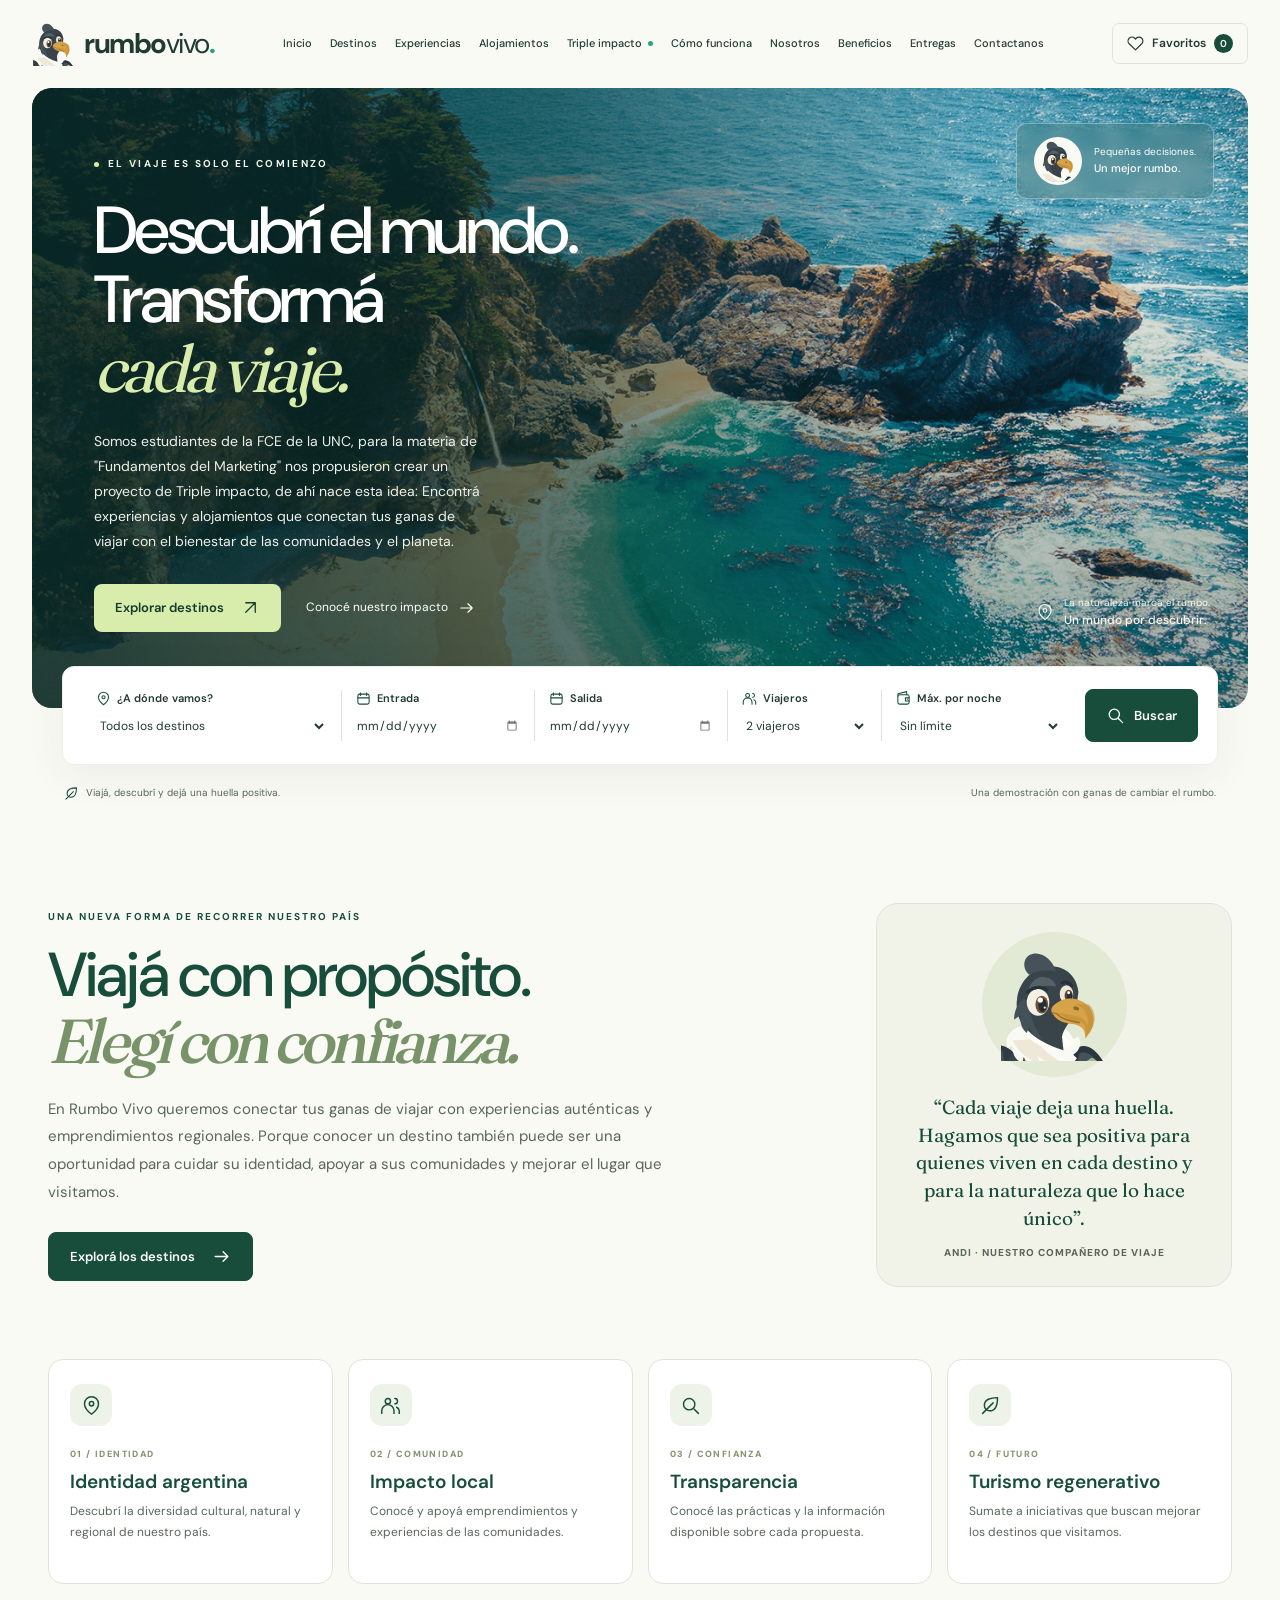
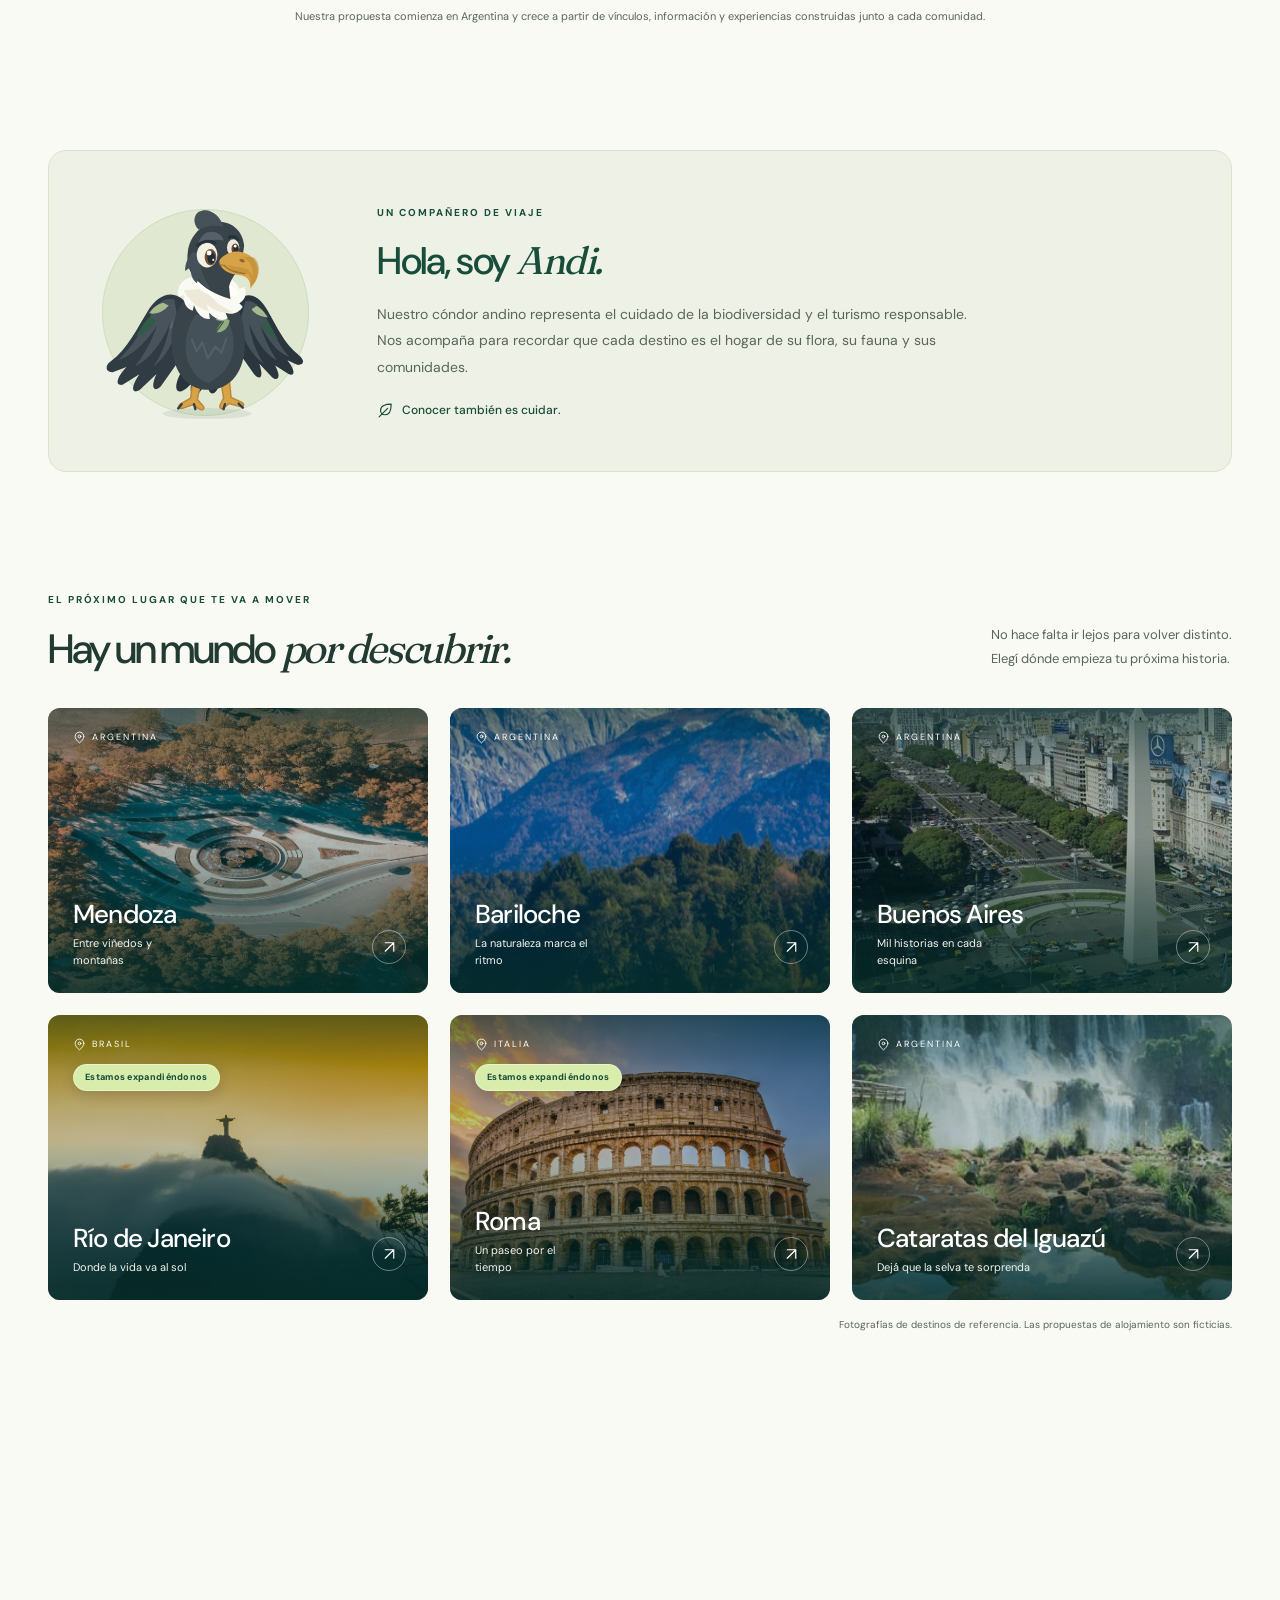
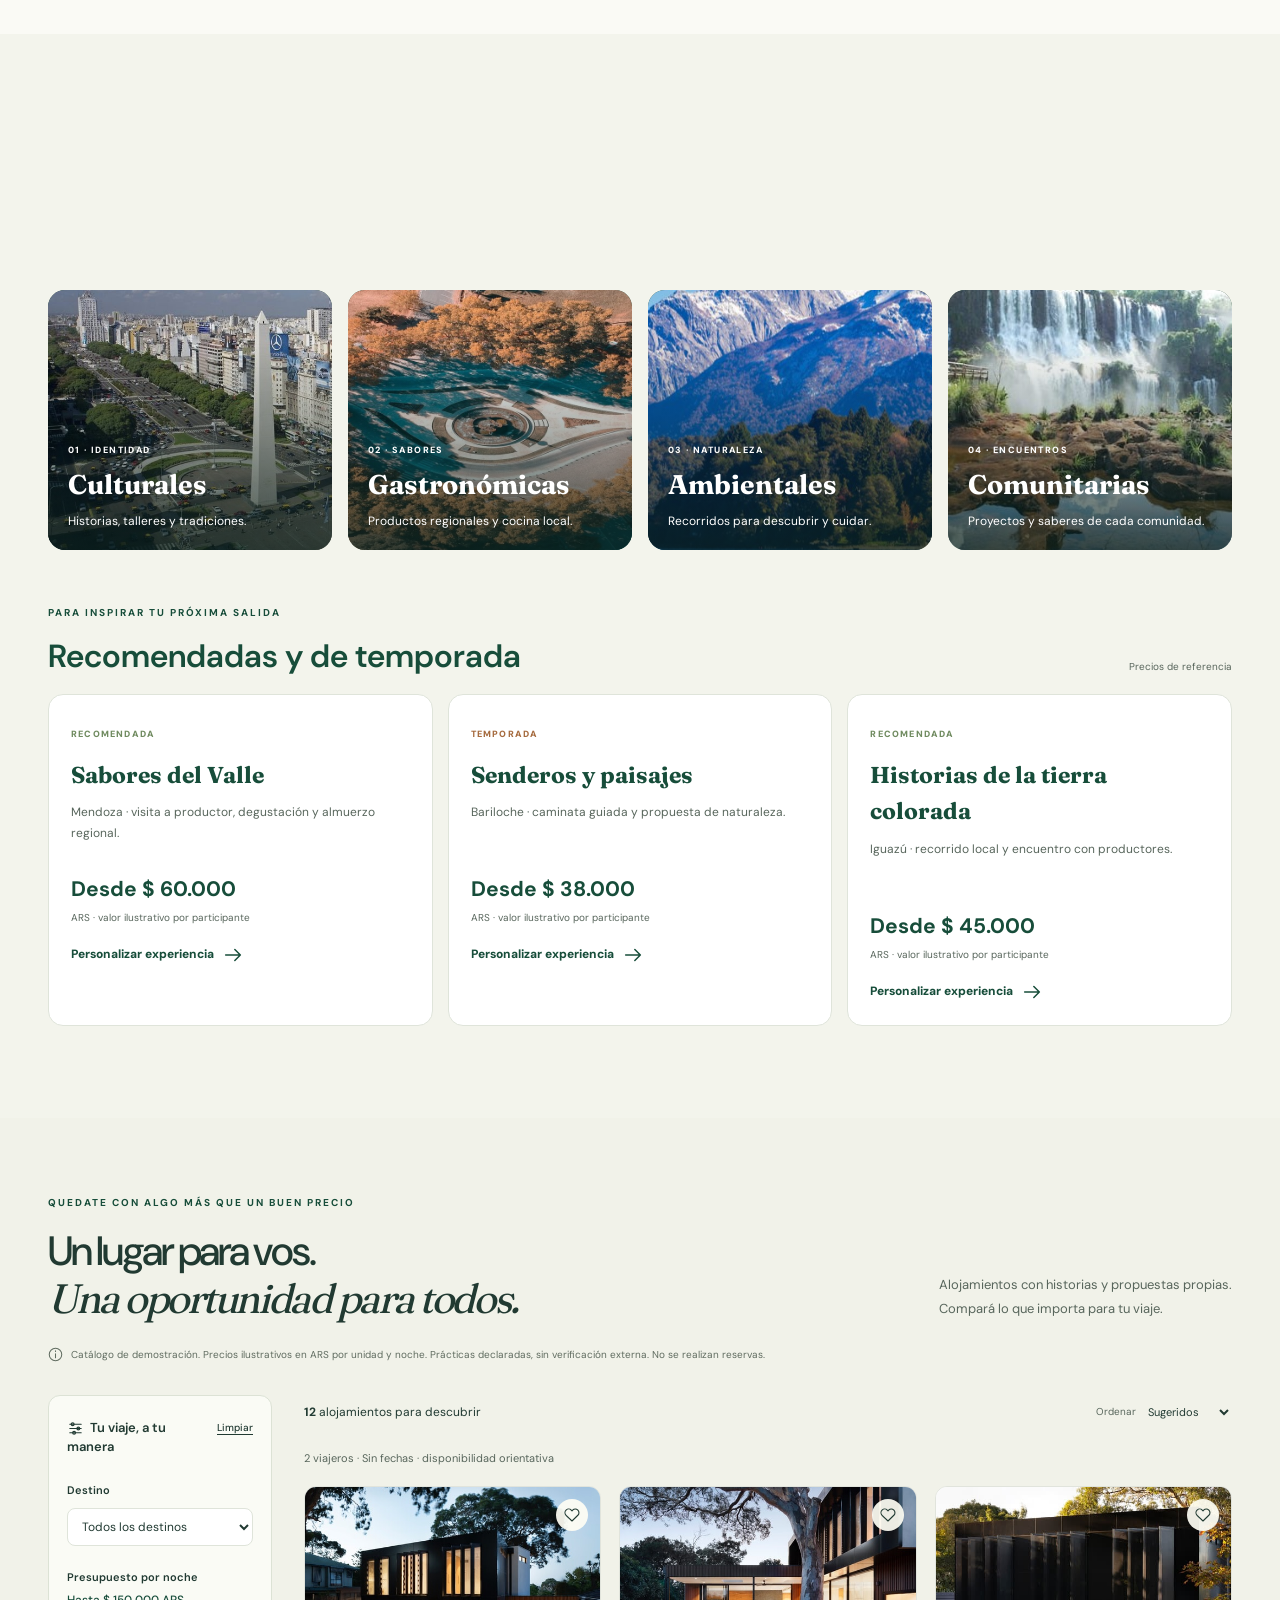
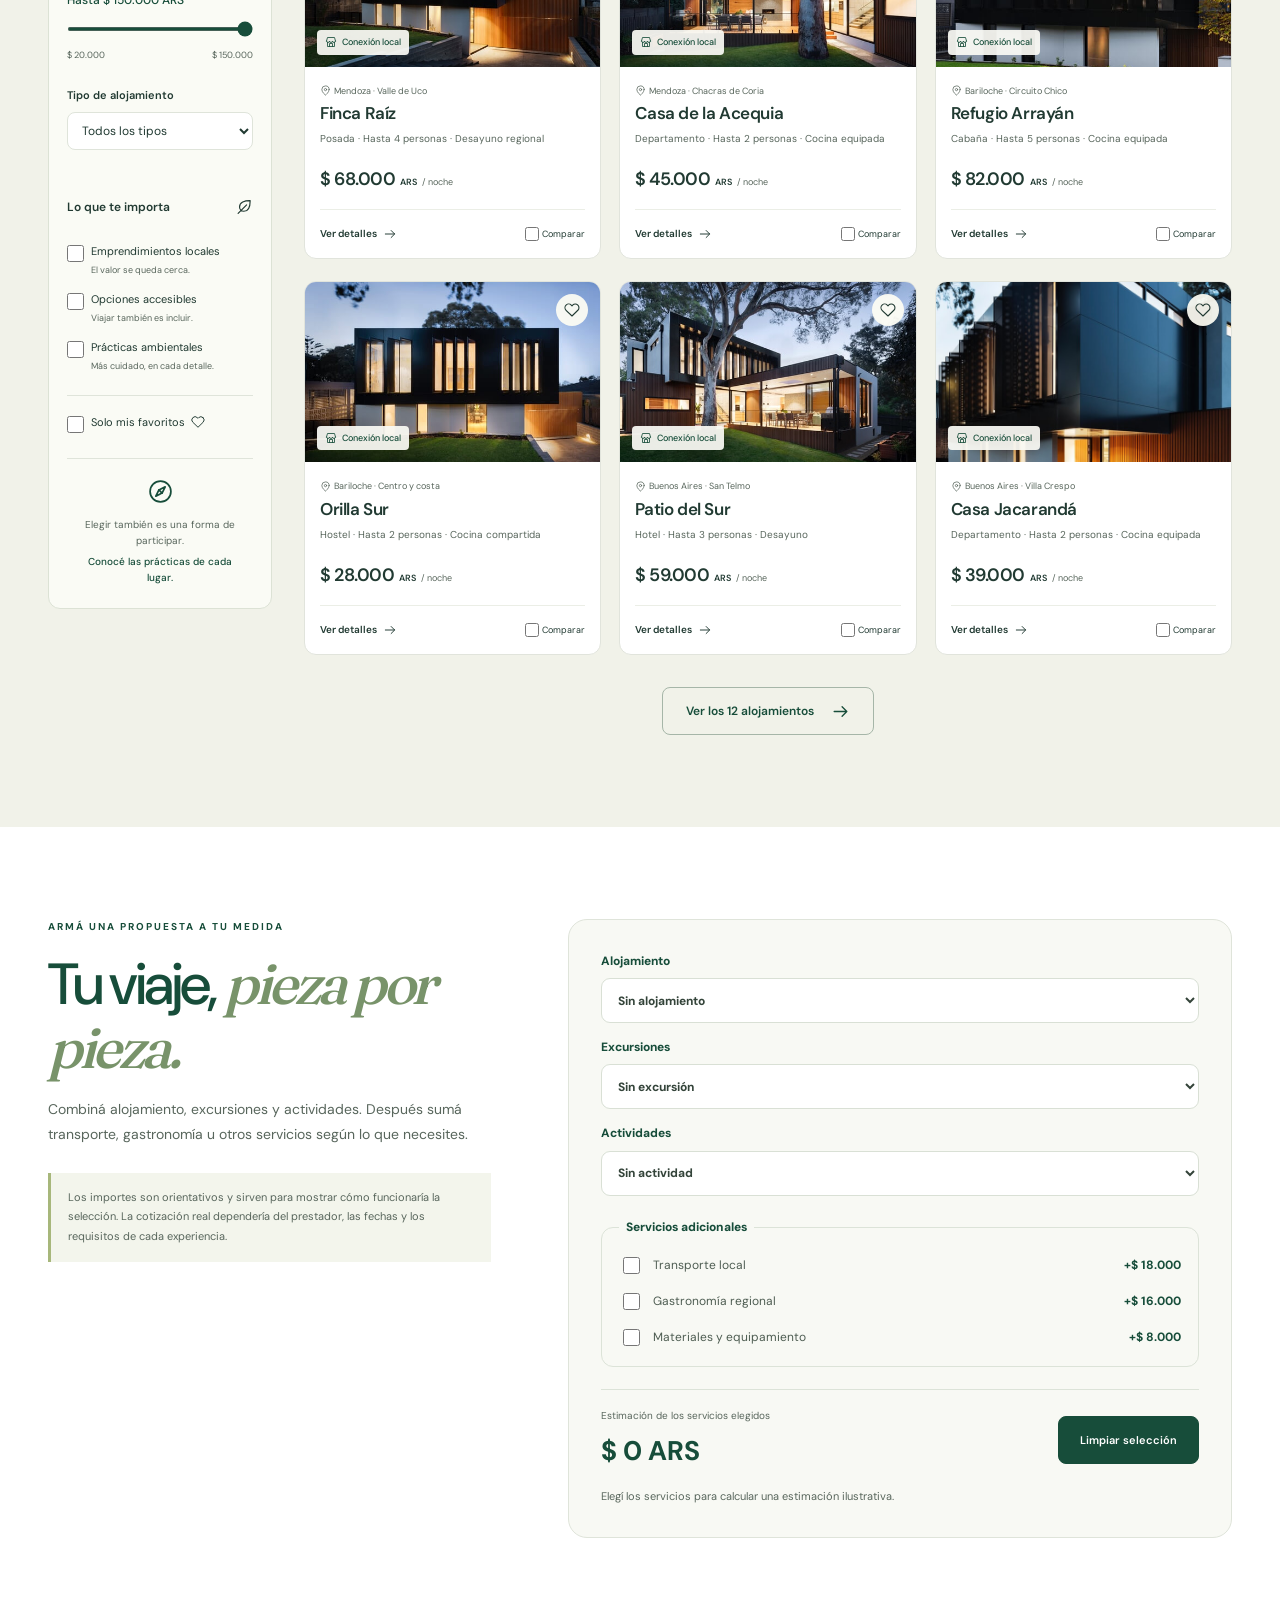
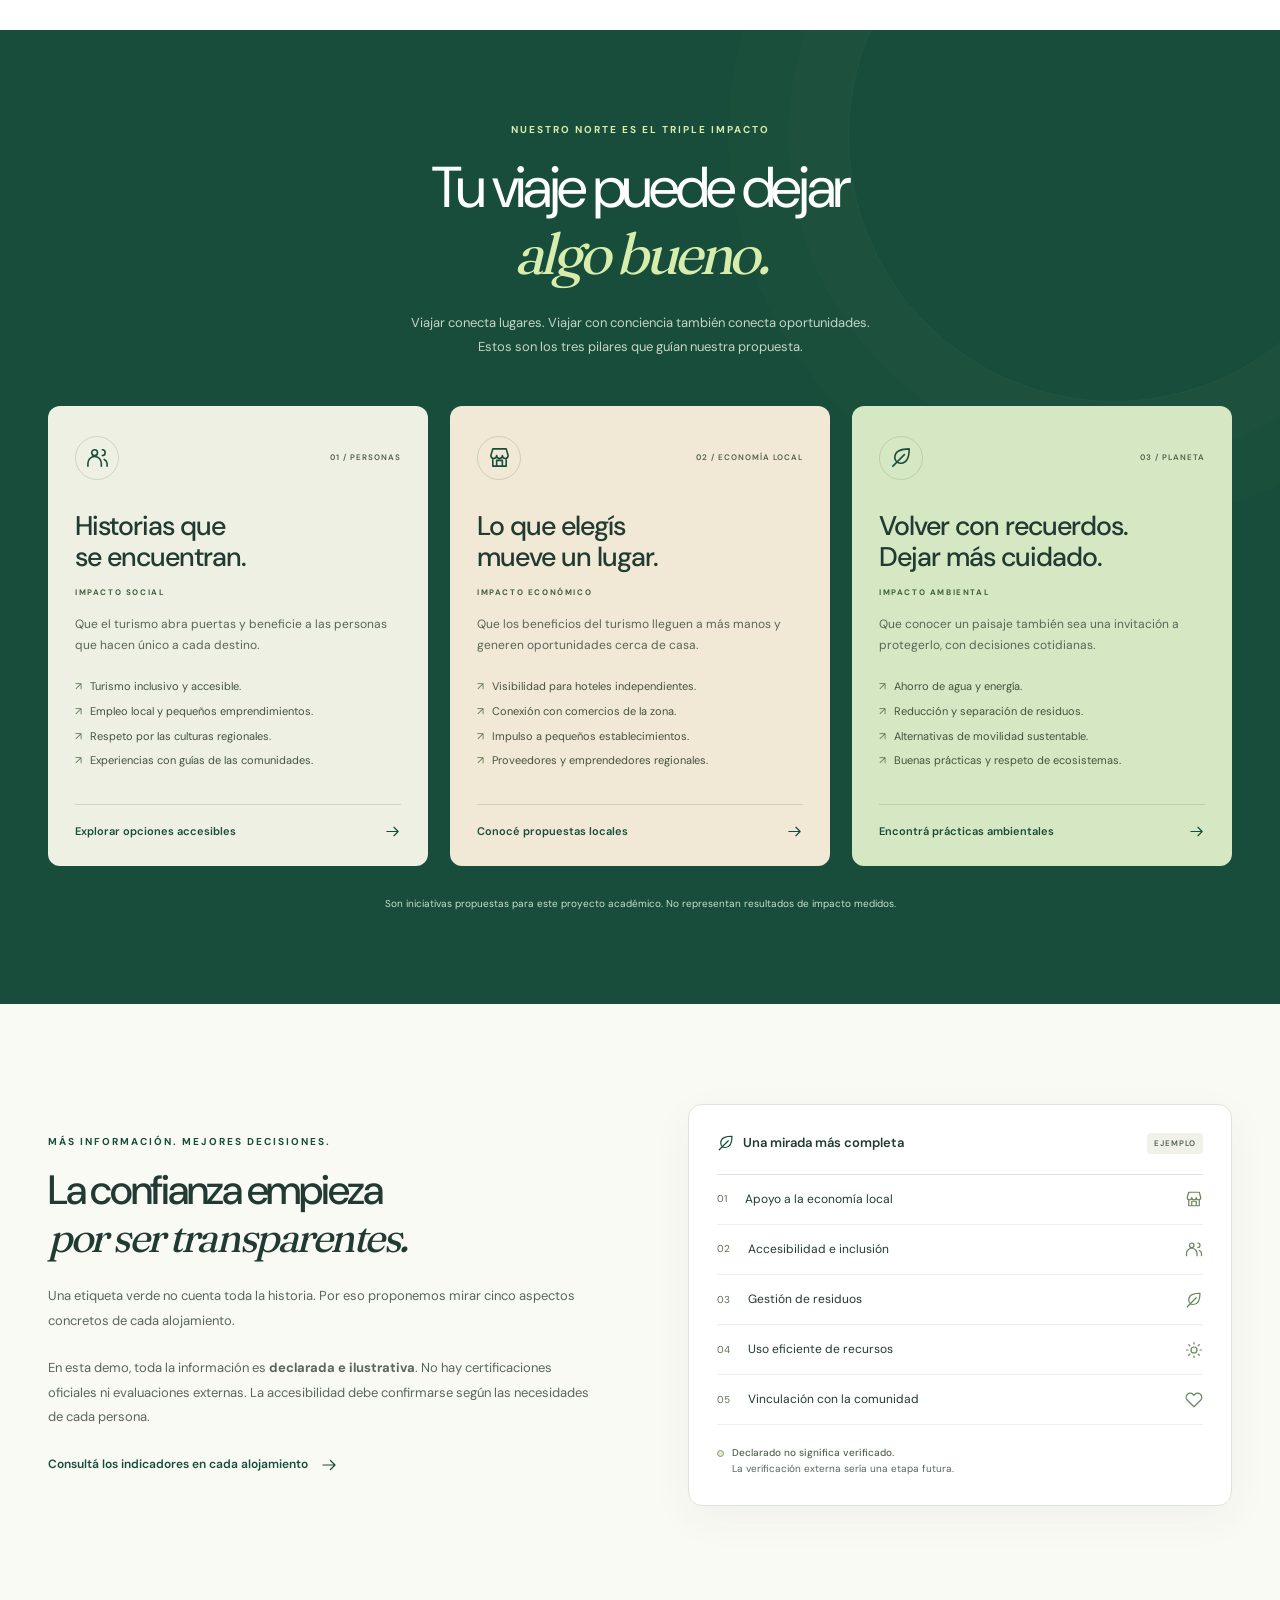
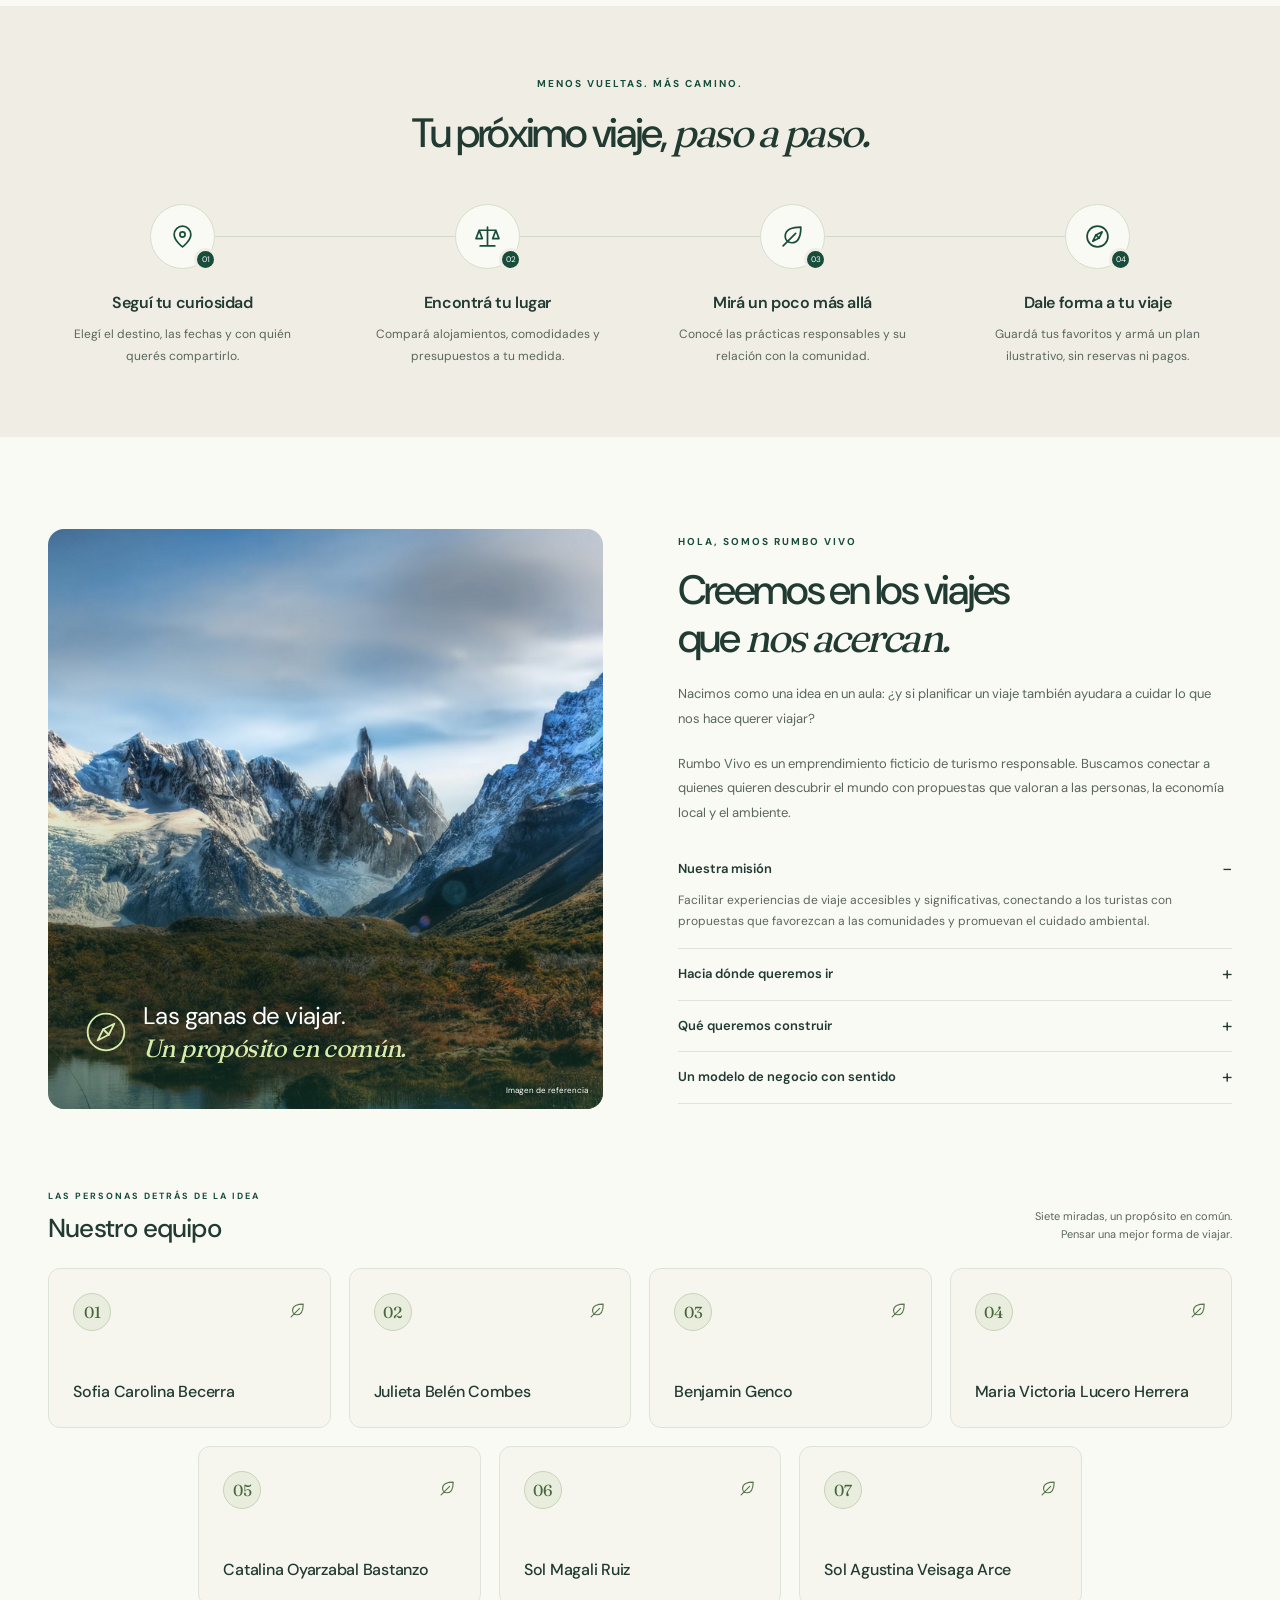
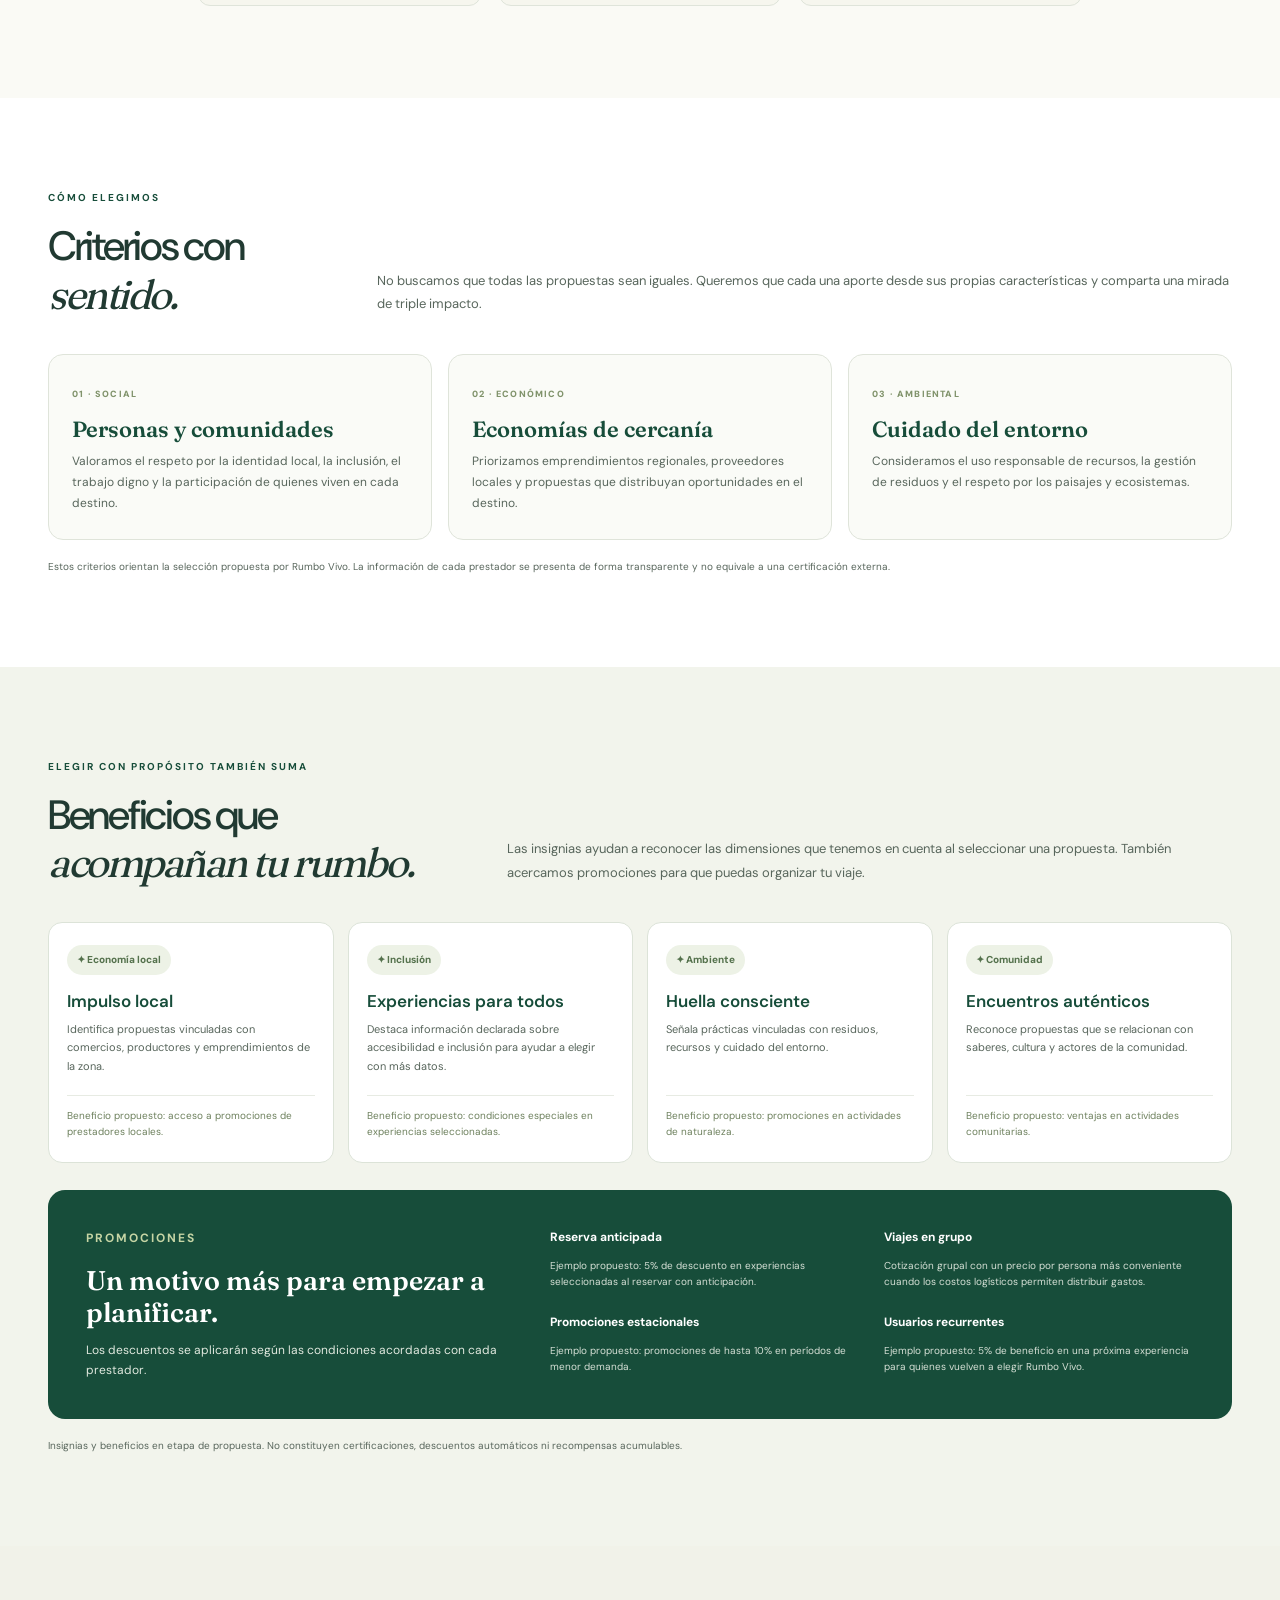
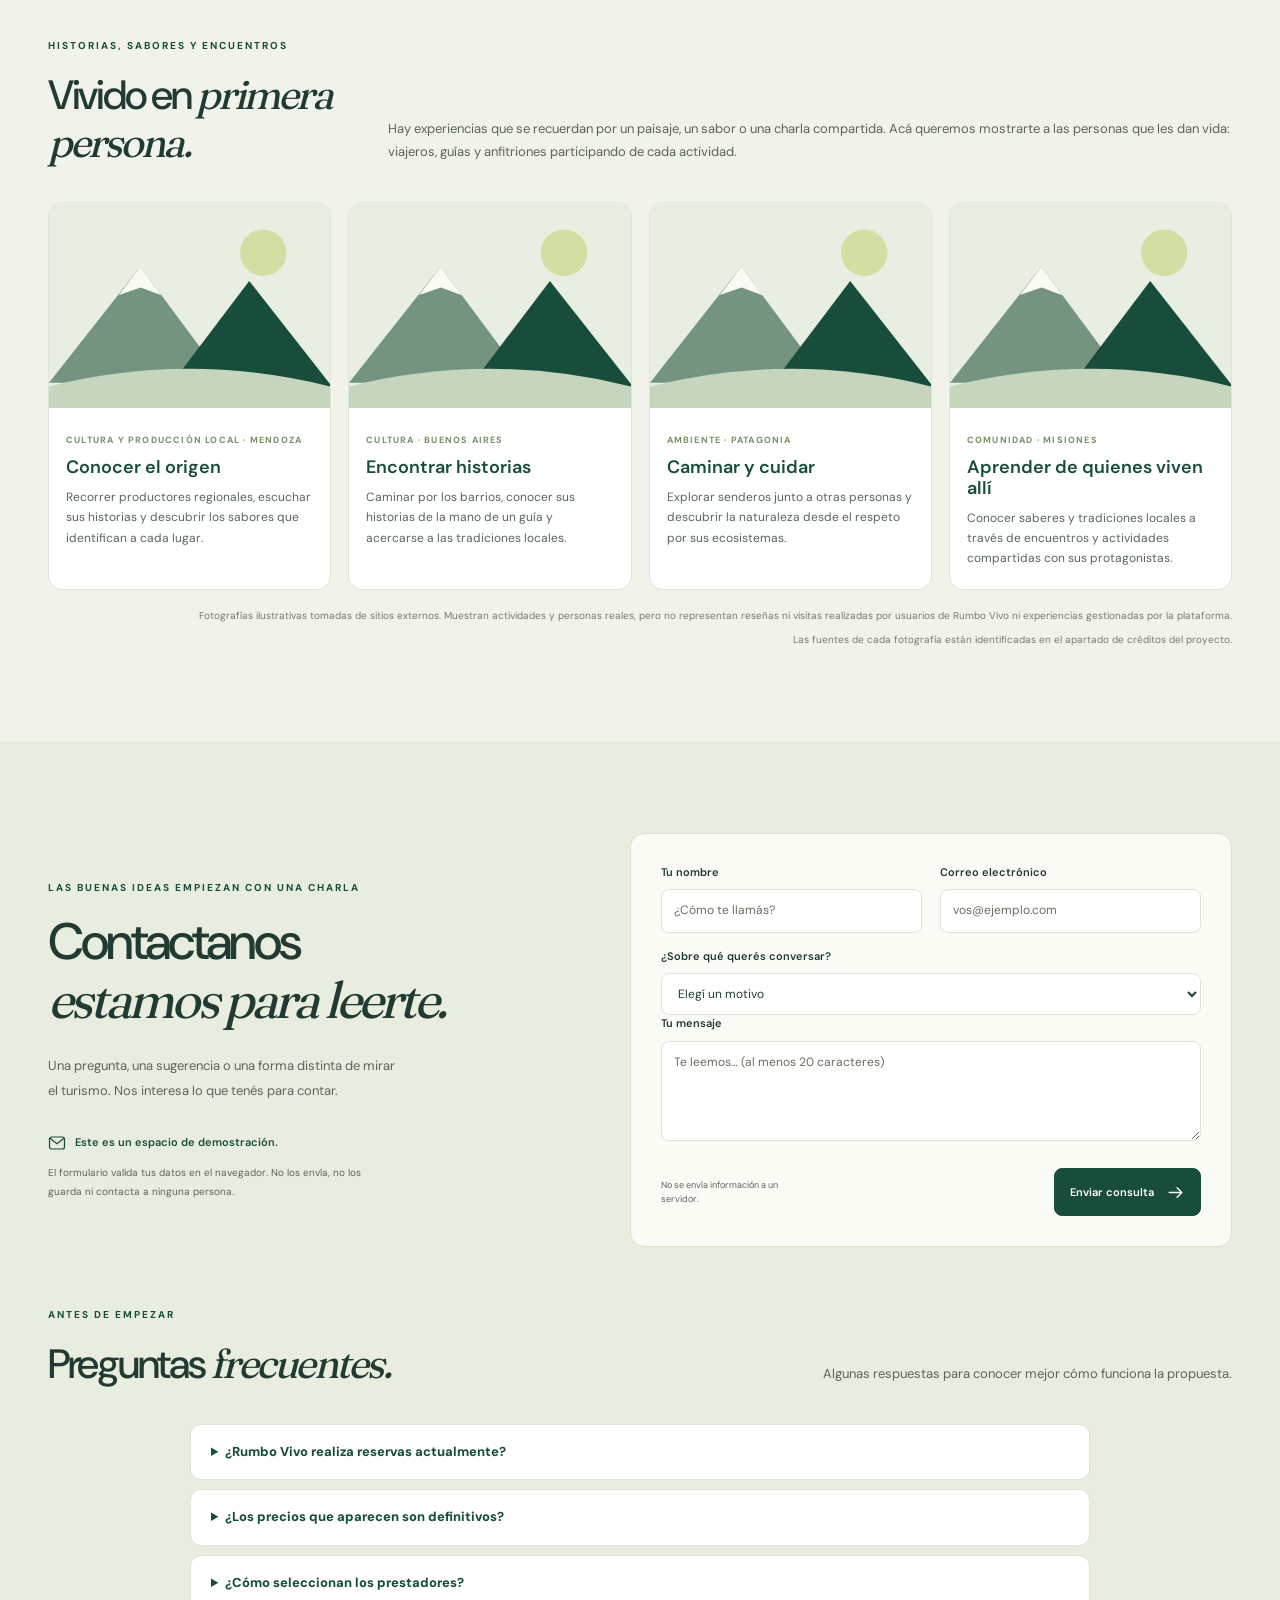
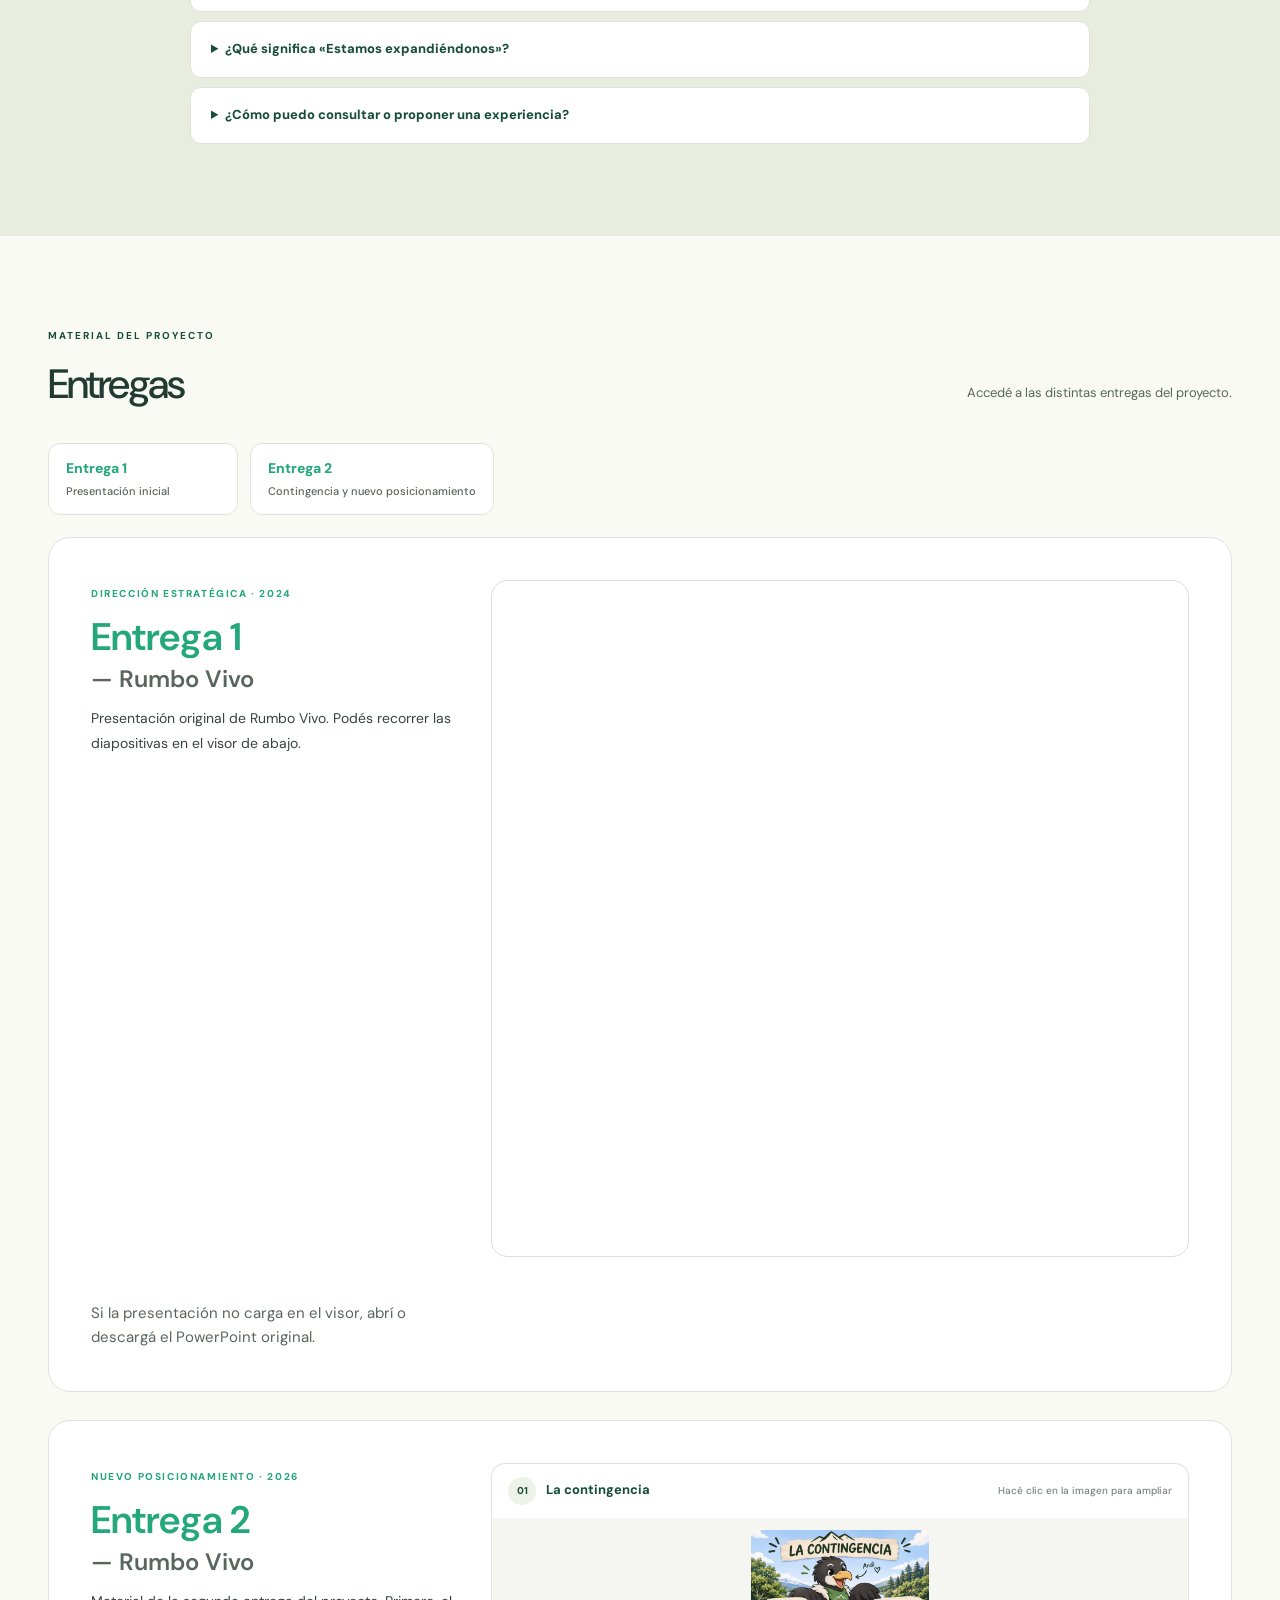
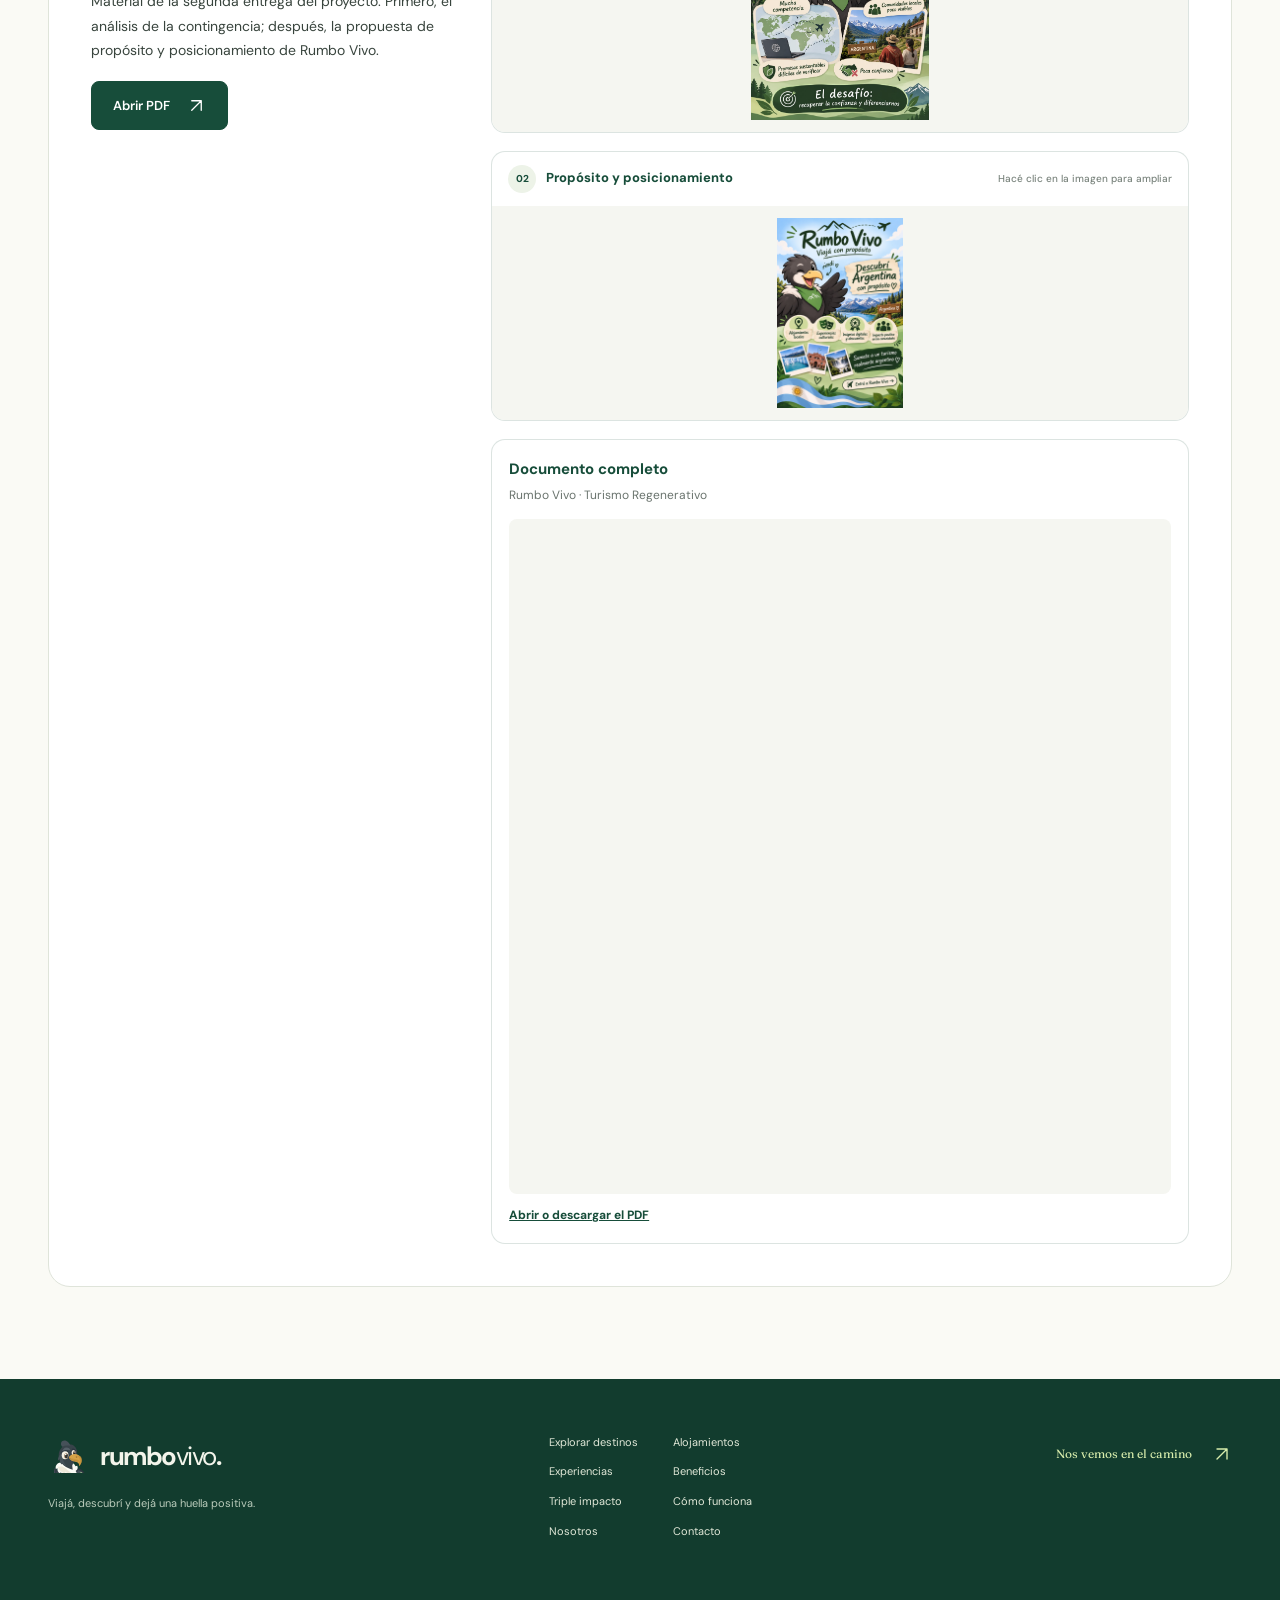
==== index.html @ 1a7dcca6 "Actualizar galería Vivido en primera persona con fotos de actividades y personas" ====
<!doctype html>
<html lang="es-AR">
  <head>
    <meta charset="UTF-8" />
    <meta name="viewport" content="width=device-width, initial-scale=1" />
    <meta name="theme-color" content="#174D3A" />
    <meta
      name="description"
      content="Descubrí destinos y compará alojamientos con una mirada social, económica y ambiental. Rumbo Vivo: viajá, descubrí y dejá una huella positiva. Demostración académica."
    />
    <title>Rumbo Vivo — Viajes que dejan algo bueno</title>
    <link
      rel="icon"
      href="assets/images/andi.svg#retrato"
      type="image/svg+xml"
    />
    <link
      rel="preload"
      href="assets/fonts/dm-sans.ttf"
      as="font"
      type="font/ttf"
      crossorigin
    />
    <link
      rel="preload"
      href="assets/fonts/fraunces.ttf"
      as="font"
      type="font/ttf"
      crossorigin
    />
    <link rel="preload" href="assets/images/hero.png" as="image" />
    <link rel="stylesheet" href="css/styles.css" />
    <script src="js/data.js" defer></script>
    <script src="js/app.js" defer></script>
    <script src="js/marketing.js" defer></script>
  </head>
  <body>
    <a class="skip-link" href="#contenido">Saltar al contenido</a>
    <svg class="svg-defs" xmlns="http://www.w3.org/2000/svg" aria-hidden="true">
      <defs>
        <symbol id="i-compass" viewBox="0 0 24 24">
          <circle cx="12" cy="12" r="10" />
          <path d="m16.5 7.5-3 6-6 3 3-6Z" />
          <path d="m10.5 10.5 3 3" />
        </symbol>
        <symbol id="i-arrow" viewBox="0 0 24 24">
          <path d="M4 12h16m-6-6 6 6-6 6" />
        </symbol>
        <symbol id="i-arrow-up" viewBox="0 0 24 24">
          <path d="M12 20V4m-6 6 6-6 6 6" />
        </symbol>
        <symbol id="i-northeast" viewBox="0 0 24 24">
          <path d="M6 18 18 6M6 6h12v12" />
        </symbol>
        <symbol id="i-leaf" viewBox="0 0 24 24">
          <path
            d="M20 3c-8 0-15 2-15 9a6 6 0 0 0 6 6c7 0 9-7 9-15ZM3 21l12-12"
          />
        </symbol>
        <symbol id="i-heart" viewBox="0 0 24 24">
          <path
            d="M20.8 4.6a5.5 5.5 0 0 0-7.8 0L12 5.7l-1.1-1.1a5.5 5.5 0 0 0-7.8 7.8L12 21l8.8-8.6a5.5 5.5 0 0 0 0-7.8Z"
          />
        </symbol>
        <symbol id="i-pin" viewBox="0 0 24 24">
          <path d="M20 10c0 6-8 12-8 12S4 16 4 10a8 8 0 1 1 16 0Z" />
          <circle cx="12" cy="10" r="2.5" />
        </symbol>
        <symbol id="i-calendar" viewBox="0 0 24 24">
          <rect x="3" y="5" width="18" height="16" rx="3" />
          <path d="M7 3v4m10-4v4M3 11h18" />
        </symbol>
        <symbol id="i-people" viewBox="0 0 24 24">
          <circle cx="9" cy="7" r="3" />
          <path
            d="M2 21v-3a7 7 0 0 1 14 0v3M17 4a3 3 0 0 1 0 6m2 4a5 5 0 0 1 3 4v3"
          />
        </symbol>
        <symbol id="i-wallet" viewBox="0 0 24 24">
          <rect x="3" y="6" width="18" height="15" rx="3" />
          <path d="M3 8V6a2 2 0 0 1 1.5-2L17 1v5m4 5h-6v5h6m-3-2.5h.01" />
        </symbol>
        <symbol id="i-search" viewBox="0 0 24 24">
          <circle cx="10.5" cy="10.5" r="6.5" />
          <path d="m16 16 5 5" />
        </symbol>
        <symbol id="i-menu" viewBox="0 0 24 24">
          <path d="M4 6h16M4 12h16M4 18h16" />
        </symbol>
        <symbol id="i-close" viewBox="0 0 24 24">
          <path d="m6 6 12 12M6 18 18 6" />
        </symbol>
        <symbol id="i-check" viewBox="0 0 24 24">
          <path d="m5 12 4 4L19 6" />
        </symbol>
        <symbol id="i-sun" viewBox="0 0 24 24">
          <circle cx="12" cy="12" r="4" />
          <path
            d="M12 2v2m0 16v2M2 12h2m16 0h2M5 5l1.5 1.5m11 11L19 19M5 19l1.5-1.5m11-11L19 5"
          />
        </symbol>
        <symbol id="i-shop" viewBox="0 0 24 24">
          <path
            d="M3 10 5 3h14l2 7M3 10a3 3 0 0 0 6 0 3 3 0 0 0 6 0 3 3 0 0 0 6 0M5 13v8h14v-8M9 21v-6h6v6"
          />
        </symbol>
        <symbol id="i-filter" viewBox="0 0 24 24">
          <path d="M4 6h16M4 12h16M4 18h16" />
          <circle cx="8" cy="6" r="2" />
          <circle cx="16" cy="12" r="2" />
          <circle cx="10" cy="18" r="2" />
        </symbol>
        <symbol id="i-info" viewBox="0 0 24 24">
          <circle cx="12" cy="12" r="10" />
          <path d="M12 11v6m0-11v1" />
        </symbol>
        <symbol id="i-scale" viewBox="0 0 24 24">
          <path d="M12 3v18M5 21h14M4 6h16M4 6l-3 8h6Zm16 0-3 8h6Z" />
        </symbol>
        <symbol id="i-mail" viewBox="0 0 24 24">
          <rect x="2" y="4" width="20" height="16" rx="3" />
          <path d="m3 6 9 7 9-7" />
        </symbol>
      </defs>
    </svg>

    <header class="site-header">
      <div class="nav-shell">
        <a class="brand" href="#inicio" aria-label="Rumbo Vivo, inicio"
          ><span class="brand-mark"
            ><img
              src="assets/images/andi.svg#retrato"
              alt="Andi, el cóndor andino de Rumbo Vivo"
              width="44"
              height="44" /></span
          ><span
            >rumbo<span class="brand-light">vivo</span
            ><span class="brand-dot">.</span></span
          ></a
        >
        <button
          class="menu-toggle icon-button"
          id="menu-toggle"
          type="button"
          aria-label="Abrir menú"
          aria-expanded="false"
          aria-controls="main-nav"
        >
          <svg class="icon"><use href="#i-menu" /></svg>
        </button>
        <nav id="main-nav" class="main-nav" aria-label="Navegación principal">
          <a href="#inicio" class="nav-home">Inicio</a
          ><a href="#destinos">Destinos</a
          ><a href="#experiencias">Experiencias</a
          ><a href="#alojamientos">Alojamientos</a
          ><a href="#impacto">Triple impacto <span class="nav-dot"></span></a
          ><a href="#como-funciona">Cómo funciona</a
          ><a href="#nosotros">Nosotros</a
          ><a href="#beneficios">Beneficios</a
          ><a href="#entregas">Entregas</a
          ><a href="#contacto" class="mobile-contact">Contactanos</a>
        </nav>
        <button class="favorites-button" id="open-favorites" type="button">
          <svg class="icon"><use href="#i-heart" /></svg><span>Favoritos</span
          ><span class="count" id="favorite-count">0</span>
        </button>
      </div>
    </header>

    <main id="contenido">
      <section
        class="hero-wrap container"
        id="inicio"
        aria-labelledby="hero-title"
      >
        <div class="hero">
          <img
            class="hero-image"
            src="assets/images/hero.png"
            alt="Una cala de aguas turquesas entre acantilados y vegetación"
            fetchpriority="high"
            width="1400"
            height="933"
          />
          <div class="hero-shade"></div>
          <div class="hero-content">
            <span class="eyebrow hero-eyebrow"
              ><span class="tiny-dot"></span> EL VIAJE ES SOLO EL COMIENZO</span
            >
            <h1 id="hero-title">
              Descubrí el mundo.<br />Transformá<br /><em>cada viaje.</em>
            </h1>
            <p>
              Somos estudiantes de la FCE de la UNC, para la materia de "Fundamentos del Marketing" nos propusieron crear un proyecto de Triple impacto, de ahí nace esta idea: Encontrá experiencias y alojamientos que conectan tus ganas de
              viajar con el bienestar de las comunidades y el planeta.
            </p>
            <div class="hero-actions">
              <a class="button button-lime" href="#destinos"
                >Explorar destinos
                <svg class="icon"><use href="#i-northeast" /></svg></a
              ><a class="hero-link" href="#impacto"
                >Conocé nuestro impacto
                <svg class="icon"><use href="#i-arrow" /></svg
              ></a>
            </div>
          </div>
          <div class="hero-note">
            <svg class="icon"><use href="#i-pin" /></svg
            ><span
              >La naturaleza marca el rumbo.<strong
                >Un mundo por descubrir.</strong
              ></span
            >
          </div>
          <div
            class="hero-seal"
            aria-label="Personas, planeta y economía local"
          >
            <img
              src="assets/images/andi.svg#retrato"
              alt="Andi nos acompaña"
              width="48"
              height="48"
            /><span
              >Pequeñas decisiones.<br /><strong>Un mejor rumbo.</strong></span
            >
          </div>
        </div>
        <form id="search-form" class="search-form" novalidate>
          <div class="search-field destination-field">
            <label for="search-destination"
              ><svg class="icon"><use href="#i-pin" /></svg> ¿A dónde
              vamos?</label
            ><select id="search-destination" name="destination">
              <option value="">Todos los destinos</option>
            </select>
          </div>
          <div class="search-field">
            <label for="check-in"
              ><svg class="icon"><use href="#i-calendar" /></svg> Entrada</label
            ><input id="check-in" type="date" aria-describedby="search-error" />
          </div>
          <div class="search-field">
            <label for="check-out"
              ><svg class="icon"><use href="#i-calendar" /></svg> Salida</label
            ><input
              id="check-out"
              type="date"
              aria-describedby="search-error"
            />
          </div>
          <div class="search-field travelers-field">
            <label for="travelers"
              ><svg class="icon"><use href="#i-people" /></svg> Viajeros</label
            ><select id="travelers">
              <option value="1">1 viajero</option>
              <option value="2" selected>2 viajeros</option>
              <option value="3">3 viajeros</option>
              <option value="4">4 viajeros</option>
              <option value="5">5 viajeros</option>
              <option value="6">6 viajeros</option>
            </select>
          </div>
          <div class="search-field budget-field">
            <label for="search-budget"
              ><svg class="icon"><use href="#i-wallet" /></svg> Máx. por
              noche</label
            ><select id="search-budget">
              <option value="150000">Sin límite</option>
              <option value="40000">$ 40.000 ARS</option>
              <option value="60000">$ 60.000 ARS</option>
              <option value="90000">$ 90.000 ARS</option>
              <option value="120000">$ 120.000 ARS</option>
            </select>
          </div>
          <button class="button button-green search-button" type="submit">
            <svg class="icon"><use href="#i-search" /></svg><span>Buscar</span>
          </button>
          <p class="form-error search-error" id="search-error" role="alert"></p>
        </form>
        <div class="hero-footnote">
          <span
            ><svg class="icon"><use href="#i-leaf" /></svg> Viajá, descubrí y
            dejá una huella positiva.</span
          ><span>Una demostración con ganas de cambiar el rumbo.</span>
        </div>
      </section>

      <section
        id="nuestro-rumbo"
        class="purpose-section section container"
        aria-labelledby="purpose-title"
      >
        <div class="purpose-heading reveal">
          <div class="purpose-copy">
            <p class="eyebrow">UNA NUEVA FORMA DE RECORRER NUESTRO PAÍS</p>
            <h2 id="purpose-title">
              Viajá con propósito.<br /><em>Elegí con confianza.</em>
            </h2>
            <p class="purpose-lead">
              En Rumbo Vivo queremos conectar tus ganas de viajar con experiencias
              auténticas y emprendimientos regionales. Porque conocer un destino
              también puede ser una oportunidad para cuidar su identidad, apoyar
              a sus comunidades y mejorar el lugar que visitamos.
            </p>
            <a class="button button-green" href="#destinos">
              Explorá los destinos
              <svg class="icon"><use href="#i-arrow" /></svg>
            </a>
          </div>
          <div class="purpose-andi">
            <div class="purpose-andi-image">
              <img
                src="assets/images/andi.svg#retrato"
                alt="Andi, el cóndor andino que acompaña a Rumbo Vivo"
                width="170"
                height="170"
                loading="lazy"
              />
            </div>
            <p class="purpose-quote">
              “Cada viaje deja una huella. Hagamos que sea positiva para quienes
              viven en cada destino y para la naturaleza que lo hace único”.
            </p>
            <span>Andi · Nuestro compañero de viaje</span>
          </div>
        </div>

        <div class="purpose-pillars" aria-label="Los cuatro pilares de Rumbo Vivo">
          <article class="purpose-pillar reveal">
            <span class="purpose-icon"><svg class="icon"><use href="#i-pin" /></svg></span>
            <p class="purpose-index">01 / IDENTIDAD</p>
            <h3>Identidad argentina</h3>
            <p>Descubrí la diversidad cultural, natural y regional de nuestro país.</p>
          </article>
          <article class="purpose-pillar reveal">
            <span class="purpose-icon"><svg class="icon"><use href="#i-people" /></svg></span>
            <p class="purpose-index">02 / COMUNIDAD</p>
            <h3>Impacto local</h3>
            <p>Conocé y apoyá emprendimientos y experiencias de las comunidades.</p>
          </article>
          <article class="purpose-pillar reveal">
            <span class="purpose-icon"><svg class="icon"><use href="#i-search" /></svg></span>
            <p class="purpose-index">03 / CONFIANZA</p>
            <h3>Transparencia</h3>
            <p>Conocé las prácticas y la información disponible sobre cada propuesta.</p>
          </article>
          <article class="purpose-pillar reveal">
            <span class="purpose-icon"><svg class="icon"><use href="#i-leaf" /></svg></span>
            <p class="purpose-index">04 / FUTURO</p>
            <h3>Turismo regenerativo</h3>
            <p>Sumate a iniciativas que buscan mejorar los destinos que visitamos.</p>
          </article>
        </div>
        <p class="purpose-footnote">
          Nuestra propuesta comienza en Argentina y crece a partir de vínculos,
          información y experiencias construidas junto a cada comunidad.
        </p>
      </section>

      <section class="andi-feature container" id="andi" aria-label="Conocé a Andi">
        <aside class="andi-intro reveal" aria-labelledby="andi-title">
          <div class="andi-portrait">
            <img
              src="assets/images/andi.svg"
              alt="Andi, un cóndor andino de plumaje gris oscuro, collar blanco y pico dorado, con las alas abiertas y detalles verdes"
              width="320"
              height="336"
              loading="lazy"
            />
          </div>
          <div class="andi-copy">
            <p class="eyebrow">UN COMPAÑERO DE VIAJE</p>
            <h3 id="andi-title">Hola, soy <em>Andi.</em></h3>
            <p>
              Nuestro cóndor andino representa el cuidado de la biodiversidad y
              el turismo responsable. Nos acompaña para recordar que cada
              destino es el hogar de su flora, su fauna y sus comunidades.
            </p>
            <span class="andi-motto"
              ><svg class="icon" aria-hidden="true"><use href="#i-leaf" /></svg>
              Conocer también es cuidar.</span
            >
          </div>
        </aside>
      </section>

      <section
        id="destinos"
        class="section container"
        aria-labelledby="destinations-title"
      >
        <div class="section-heading reveal">
          <div>
            <p class="eyebrow">EL PRÓXIMO LUGAR QUE TE VA A MOVER</p>
            <h2 id="destinations-title">
              Hay un mundo <em>por descubrir.</em>
            </h2>
          </div>
          <p>
            No hace falta ir lejos para volver distinto.<br />Elegí dónde
            empieza tu próxima historia.
          </p>
        </div>
        <div class="destination-grid" id="destination-grid"></div>
        <p class="section-caption">
          Fotografías de destinos de referencia. Las propuestas de alojamiento
          son ficticias.
        </p>
      </section>

      <section
        class="impact-intro container reveal"
        aria-label="Nuestra forma de viajar"
      >
        <div class="intro-symbol">
          <svg class="icon"><use href="#i-compass" /></svg>
        </div>
        <p>
          El mejor viaje es el que te hace bien a vos.<br /><strong
            >Y también al lugar que visitás.</strong
          >
        </p>
        <a class="text-link" href="#impacto"
          >Descubrí el triple impacto
          <svg class="icon"><use href="#i-arrow" /></svg
        ></a>
      </section>

      <section id="experiencias" class="section experience-showcase" aria-labelledby="experience-title">
        <div class="container">
          <div class="section-heading reveal">
            <div>
              <p class="eyebrow">FORMAS DISTINTAS DE CONOCER</p>
              <h2 id="experience-title">Experiencias que <em>dejan huella.</em></h2>
            </div>
            <p>Elegí qué te gustaría vivir: cada propuesta puede acercarte a la cultura, los sabores, la naturaleza y las personas de cada lugar.</p>
          </div>
          <div class="experience-category-grid">
            <a class="experience-category reveal" href="#armar-viaje">
              <img src="assets/images/buenos-aires.jpg" alt="Calles y arquitectura de Buenos Aires" loading="lazy">
              <span class="experience-category-shade"></span>
              <span class="experience-category-copy"><small>01 · IDENTIDAD</small><strong>Culturales</strong><span>Historias, talleres y tradiciones.</span></span>
            </a>
            <a class="experience-category reveal" href="#armar-viaje">
              <img src="assets/images/mendoza.jpg" alt="Paisaje de viñedos en Mendoza" loading="lazy">
              <span class="experience-category-shade"></span>
              <span class="experience-category-copy"><small>02 · SABORES</small><strong>Gastronómicas</strong><span>Productos regionales y cocina local.</span></span>
            </a>
            <a class="experience-category reveal" href="#armar-viaje">
              <img src="assets/images/bariloche.jpg" alt="Bosques y lagos de la Patagonia" loading="lazy">
              <span class="experience-category-shade"></span>
              <span class="experience-category-copy"><small>03 · NATURALEZA</small><strong>Ambientales</strong><span>Recorridos para descubrir y cuidar.</span></span>
            </a>
            <a class="experience-category reveal" href="#armar-viaje">
              <img src="assets/images/iguazu.jpg" alt="Entorno natural de Cataratas del Iguazú" loading="lazy">
              <span class="experience-category-shade"></span>
              <span class="experience-category-copy"><small>04 · ENCUENTROS</small><strong>Comunitarias</strong><span>Proyectos y saberes de cada comunidad.</span></span>
            </a>
          </div>
          <div class="featured-packages">
            <div class="featured-packages-heading">
              <div><p class="eyebrow">PARA INSPIRAR TU PRÓXIMA SALIDA</p><h3>Recomendadas y de temporada</h3></div>
              <span class="illustrative-label">Precios de referencia</span>
            </div>
            <div class="package-highlight-grid">
              <article class="package-highlight">
                <span class="package-ribbon">RECOMENDADA</span>
                <h4>Sabores del Valle</h4><p>Mendoza · visita a productor, degustación y almuerzo regional.</p>
                <strong>Desde $ 60.000</strong><small>ARS · valor ilustrativo por participante</small>
                <a href="#armar-viaje">Personalizar experiencia <svg class="icon"><use href="#i-arrow" /></svg></a>
              </article>
              <article class="package-highlight">
                <span class="package-ribbon seasonal">TEMPORADA</span>
                <h4>Senderos y paisajes</h4><p>Bariloche · caminata guiada y propuesta de naturaleza.</p>
                <strong>Desde $ 38.000</strong><small>ARS · valor ilustrativo por participante</small>
                <a href="#armar-viaje">Personalizar experiencia <svg class="icon"><use href="#i-arrow" /></svg></a>
              </article>
              <article class="package-highlight">
                <span class="package-ribbon">RECOMENDADA</span>
                <h4>Historias de la tierra colorada</h4><p>Iguazú · recorrido local y encuentro con productores.</p>
                <strong>Desde $ 45.000</strong><small>ARS · valor ilustrativo por participante</small>
                <a href="#armar-viaje">Personalizar experiencia <svg class="icon"><use href="#i-arrow" /></svg></a>
              </article>
            </div>
          </div>
        </div>
      </section>

      <section
        id="alojamientos"
        class="section stays-section"
        aria-labelledby="stays-title"
      >
        <div class="container">
          <div class="section-heading reveal">
            <div>
              <p class="eyebrow">QUEDATE CON ALGO MÁS QUE UN BUEN PRECIO</p>
              <h2 id="stays-title">
                Un lugar para vos.<br /><em>Una oportunidad para todos.</em>
              </h2>
            </div>
            <p>
              Alojamientos con historias y propuestas propias.<br />Compará lo
              que importa para tu viaje.
            </p>
          </div>
          <div class="demo-note">
            <svg class="icon"><use href="#i-info" /></svg
            ><span
              >Catálogo de demostración. Precios ilustrativos en ARS por unidad
              y noche. Prácticas declaradas, sin verificación externa. No se
              realizan reservas.</span
            >
          </div>
          <div class="stays-layout">
            <aside class="filter-panel" aria-label="Filtros de alojamientos">
              <div class="filter-title">
                <h3>
                  <svg class="icon"><use href="#i-filter" /></svg> Tu viaje, a
                  tu manera
                </h3>
                <button class="text-button" id="clear-filters" type="button">
                  Limpiar
                </button>
              </div>
              <form id="filters-form">
                <label class="field-label" for="filter-destination"
                  >Destino</label
                ><select id="filter-destination">
                  <option value="">Todos los destinos</option>
                </select>
                <label class="field-label range-label" for="filter-budget"
                  >Presupuesto por noche
                  <strong id="budget-value">Hasta $ 150.000 ARS</strong></label
                ><input
                  type="range"
                  min="20000"
                  max="150000"
                  step="1000"
                  value="150000"
                  id="filter-budget"
                />
                <div class="range-limits">
                  <span>$ 20.000</span><span>$ 150.000</span>
                </div>
                <label class="field-label" for="filter-type"
                  >Tipo de alojamiento</label
                ><select id="filter-type">
                  <option value="">Todos los tipos</option>
                  <option>Cabaña</option>
                  <option>Posada</option>
                  <option>Hotel</option>
                  <option>Hostel</option>
                  <option>Departamento</option>
                </select>
                <fieldset class="impact-filters">
                  <legend>
                    Lo que te importa
                    <svg class="icon"><use href="#i-leaf" /></svg>
                  </legend>
                  <label class="check-label"
                    ><input type="checkbox" id="filter-local" /><span
                      >Emprendimientos locales<small
                        >El valor se queda cerca.</small
                      ></span
                    ></label
                  ><label class="check-label"
                    ><input type="checkbox" id="filter-accessible" /><span
                      >Opciones accesibles<small
                        >Viajar también es incluir.</small
                      ></span
                    ></label
                  ><label class="check-label"
                    ><input type="checkbox" id="filter-environmental" /><span
                      >Prácticas ambientales<small
                        >Más cuidado, en cada detalle.</small
                      ></span
                    ></label
                  >
                </fieldset>
                <label class="check-label favorite-filter"
                  ><input type="checkbox" id="filter-favorites" /><span
                    >Solo mis favoritos
                    <svg class="icon"><use href="#i-heart" /></svg></span
                ></label>
              </form>
              <div class="filter-tip">
                <svg class="icon"><use href="#i-compass" /></svg>
                <p>
                  Elegir también es una forma de participar.<strong
                    >Conocé las prácticas de cada lugar.</strong
                  >
                </p>
              </div>
            </aside>
            <div class="results-area">
              <div class="results-toolbar">
                <p id="results-count" role="status" aria-live="polite"></p>
                <label for="sort"
                  >Ordenar
                  <select id="sort">
                    <option value="recommended">Sugeridos</option>
                    <option value="price-asc">Menor precio</option>
                    <option value="price-desc">Mayor precio</option>
                  </select></label
                >
              </div>
              <p id="search-summary" class="search-summary"></p>
              <div class="stays-grid" id="stays-grid"></div>
              <div id="empty-state" class="empty-state" hidden>
                <span class="empty-icon"
                  ><svg class="icon"><use href="#i-search" /></svg
                ></span>
                <h3>Probemos con otro rumbo</h3>
                <p>
                  No encontramos alojamientos con esta combinación.<br />Ampliá
                  el presupuesto, cambiá las fechas o quitá algún filtro.
                </p>
                <button
                  class="button button-green"
                  id="empty-reset"
                  type="button"
                >
                  Restablecer búsqueda
                  <svg class="icon"><use href="#i-arrow" /></svg>
                </button>
              </div>
              <button
                class="button button-outline load-more"
                id="load-more"
                type="button"
              >
                Ver más alojamientos
                <svg class="icon"><use href="#i-arrow" /></svg>
              </button>
            </div>
          </div>
        </div>
      </section>

      <section id="armar-viaje" class="section builder-section" aria-labelledby="builder-title">
        <div class="container builder-layout">
          <div class="builder-intro reveal">
            <p class="eyebrow">ARMÁ UNA PROPUESTA A TU MEDIDA</p>
            <h2 id="builder-title">Tu viaje, <em>pieza por pieza.</em></h2>
            <p>Combiná alojamiento, excursiones y actividades. Después sumá transporte, gastronomía u otros servicios según lo que necesites.</p>
            <p class="builder-note">Los importes son orientativos y sirven para mostrar cómo funcionaría la selección. La cotización real dependería del prestador, las fechas y los requisitos de cada experiencia.</p>
          </div>
          <div class="builder-panel reveal">
            <div class="builder-selects">
              <label>Alojamiento
                <select id="builder-stay">
                  <option value="0">Sin alojamiento</option>
                  <option value="68000">Posada regional · $ 68.000</option>
                  <option value="82000">Cabaña de montaña · $ 82.000</option>
                  <option value="59000">Hotel independiente · $ 59.000</option>
                </select>
              </label>
              <label>Excursiones
                <select id="builder-excursion">
                  <option value="0">Sin excursión</option>
                  <option value="25000">Visita guiada a productor · $ 25.000</option>
                  <option value="18000">Caminata interpretativa · $ 18.000</option>
                  <option value="22000">Recorrido cultural · $ 22.000</option>
                </select>
              </label>
              <label>Actividades
                <select id="builder-activity">
                  <option value="0">Sin actividad</option>
                  <option value="22000">Taller de cocina regional · $ 22.000</option>
                  <option value="19000">Taller de artesanías · $ 19.000</option>
                  <option value="16000">Experiencia comunitaria · $ 16.000</option>
                </select>
              </label>
            </div>
            <fieldset class="builder-extras">
              <legend>Servicios adicionales</legend>
              <label><input type="checkbox" data-builder-extra value="18000"><span>Transporte local <strong>+$ 18.000</strong></span></label>
              <label><input type="checkbox" data-builder-extra value="16000"><span>Gastronomía regional <strong>+$ 16.000</strong></span></label>
              <label><input type="checkbox" data-builder-extra value="8000"><span>Materiales y equipamiento <strong>+$ 8.000</strong></span></label>
            </fieldset>
            <div class="builder-total">
              <div><small>Estimación de los servicios elegidos</small><strong id="builder-total">$ 0 ARS</strong></div>
              <button class="button button-green" id="builder-reset" type="button">Limpiar selección</button>
            </div>
            <p class="builder-disclaimer" id="builder-summary" aria-live="polite">Elegí los servicios para calcular una estimación ilustrativa.</p>
          </div>
        </div>
      </section>

      <section
        id="impacto"
        class="section impact-section"
        aria-labelledby="impact-title"
      >
        <div class="container">
          <div class="impact-heading reveal">
            <p class="eyebrow">NUESTRO NORTE ES EL TRIPLE IMPACTO</p>
            <h2 id="impact-title">
              Tu viaje puede dejar<br /><em>algo bueno.</em>
            </h2>
            <p>
              Viajar conecta lugares. Viajar con conciencia también conecta
              oportunidades.<br />Estos son los tres pilares que guían nuestra
              propuesta.
            </p>
          </div>
          <div class="impact-grid">
            <article class="impact-card social reveal">
              <div class="impact-card-top">
                <span class="impact-icon"
                  ><svg class="icon"><use href="#i-people" /></svg></span
                ><span class="pillar-number">01 / PERSONAS</span>
              </div>
              <h3>Historias que<br />se encuentran.</h3>
              <span class="pillar-label">IMPACTO SOCIAL</span>
              <p>
                Que el turismo abra puertas y beneficie a las personas que hacen
                único a cada destino.
              </p>
              <ul>
                <li>Turismo inclusivo y accesible.</li>
                <li>Empleo local y pequeños emprendimientos.</li>
                <li>Respeto por las culturas regionales.</li>
                <li>Experiencias con guías de las comunidades.</li>
              </ul>
              <a
                href="#alojamientos"
                class="impact-filter-link"
                data-impact-filter="accessible"
                >Explorar opciones accesibles
                <svg class="icon"><use href="#i-arrow" /></svg
              ></a>
            </article>
            <article class="impact-card economy reveal">
              <div class="impact-card-top">
                <span class="impact-icon"
                  ><svg class="icon"><use href="#i-shop" /></svg></span
                ><span class="pillar-number">02 / ECONOMÍA LOCAL</span>
              </div>
              <h3>Lo que elegís<br />mueve un lugar.</h3>
              <span class="pillar-label">IMPACTO ECONÓMICO</span>
              <p>
                Que los beneficios del turismo lleguen a más manos y generen
                oportunidades cerca de casa.
              </p>
              <ul>
                <li>Visibilidad para hoteles independientes.</li>
                <li>Conexión con comercios de la zona.</li>
                <li>Impulso a pequeños establecimientos.</li>
                <li>Proveedores y emprendedores regionales.</li>
              </ul>
              <a
                href="#alojamientos"
                class="impact-filter-link"
                data-impact-filter="local"
                >Conocé propuestas locales
                <svg class="icon"><use href="#i-arrow" /></svg
              ></a>
            </article>
            <article class="impact-card planet reveal">
              <div class="impact-card-top">
                <span class="impact-icon"
                  ><svg class="icon"><use href="#i-leaf" /></svg></span
                ><span class="pillar-number">03 / PLANETA</span>
              </div>
              <h3>Volver con recuerdos.<br />Dejar más cuidado.</h3>
              <span class="pillar-label">IMPACTO AMBIENTAL</span>
              <p>
                Que conocer un paisaje también sea una invitación a protegerlo,
                con decisiones cotidianas.
              </p>
              <ul>
                <li>Ahorro de agua y energía.</li>
                <li>Reducción y separación de residuos.</li>
                <li>Alternativas de movilidad sustentable.</li>
                <li>Buenas prácticas y respeto de ecosistemas.</li>
              </ul>
              <a
                href="#alojamientos"
                class="impact-filter-link"
                data-impact-filter="environmental"
                >Encontrá prácticas ambientales
                <svg class="icon"><use href="#i-arrow" /></svg
              ></a>
            </article>
          </div>
          <p class="impact-disclaimer">
            Son iniciativas propuestas para este proyecto académico. No
            representan resultados de impacto medidos.
          </p>
        </div>
      </section>

      <section
        class="section indicators-section container"
        aria-labelledby="indicators-title"
      >
        <div class="indicator-copy reveal">
          <p class="eyebrow">MÁS INFORMACIÓN. MEJORES DECISIONES.</p>
          <h2 id="indicators-title">
            La confianza empieza<br /><em>por ser transparentes.</em>
          </h2>
          <p>
            Una etiqueta verde no cuenta toda la historia. Por eso proponemos
            mirar cinco aspectos concretos de cada alojamiento.
          </p>
          <p>
            En esta demo, toda la información es
            <strong>declarada e ilustrativa</strong>. No hay certificaciones
            oficiales ni evaluaciones externas. La accesibilidad debe
            confirmarse según las necesidades de cada persona.
          </p>
          <a class="text-link" href="#alojamientos"
            >Consultá los indicadores en cada alojamiento
            <svg class="icon"><use href="#i-arrow" /></svg
          ></a>
        </div>
        <div class="indicator-board reveal">
          <div class="board-top">
            <span
              ><svg class="icon"><use href="#i-leaf" /></svg> Una mirada más
              completa</span
            ><span class="badge">EJEMPLO</span>
          </div>
          <ul>
            <li>
              <span>01</span> Apoyo a la economía local
              <svg class="icon"><use href="#i-shop" /></svg>
            </li>
            <li>
              <span>02</span> Accesibilidad e inclusión
              <svg class="icon"><use href="#i-people" /></svg>
            </li>
            <li>
              <span>03</span> Gestión de residuos
              <svg class="icon"><use href="#i-leaf" /></svg>
            </li>
            <li>
              <span>04</span> Uso eficiente de recursos
              <svg class="icon"><use href="#i-sun" /></svg>
            </li>
            <li>
              <span>05</span> Vinculación con la comunidad
              <svg class="icon"><use href="#i-heart" /></svg>
            </li>
          </ul>
          <div class="board-note">
            <span class="declaration-dot"></span
            ><span
              ><strong>Declarado no significa verificado.</strong><br />La
              verificación externa sería una etapa futura.</span
            >
          </div>
        </div>
      </section>

      <section
        id="como-funciona"
        class="section how-section"
        aria-labelledby="how-title"
      >
        <div class="container">
          <div class="center-heading reveal">
            <p class="eyebrow">MENOS VUELTAS. MÁS CAMINO.</p>
            <h2 id="how-title">Tu próximo viaje, <em>paso a paso.</em></h2>
          </div>
          <div class="steps-grid">
            <article class="step reveal">
              <span class="step-icon"
                ><svg class="icon"><use href="#i-pin" /></svg
                ><small>01</small></span
              >
              <h3>Seguí tu curiosidad</h3>
              <p>
                Elegí el destino, las fechas y con quién querés compartirlo.
              </p>
            </article>
            <article class="step reveal">
              <span class="step-icon"
                ><svg class="icon"><use href="#i-scale" /></svg
                ><small>02</small></span
              >
              <h3>Encontrá tu lugar</h3>
              <p>
                Compará alojamientos, comodidades y presupuestos a tu medida.
              </p>
            </article>
            <article class="step reveal">
              <span class="step-icon"
                ><svg class="icon"><use href="#i-leaf" /></svg
                ><small>03</small></span
              >
              <h3>Mirá un poco más allá</h3>
              <p>
                Conocé las prácticas responsables y su relación con la
                comunidad.
              </p>
            </article>
            <article class="step reveal">
              <span class="step-icon"
                ><svg class="icon"><use href="#i-compass" /></svg
                ><small>04</small></span
              >
              <h3>Dale forma a tu viaje</h3>
              <p>
                Guardá tus favoritos y armá un plan ilustrativo, sin reservas ni
                pagos.
              </p>
            </article>
          </div>
        </div>
      </section>

      <section
        id="nosotros"
        class="section container"
        aria-labelledby="about-title"
      >
        <div class="about-layout">
          <div class="about-visual reveal">
            <img
              src="assets/images/about.jpg"
              alt="Montañas, glaciares y vegetación de la Patagonia"
              loading="lazy"
              width="1920"
              height="762"
            />
            <div class="about-photo-note">
              <svg class="icon"><use href="#i-compass" /></svg
              ><span
                >Las ganas de viajar.<br /><em>Un propósito en común.</em></span
              >
            </div>
            <span class="photo-credit">Imagen de referencia</span>
          </div>
          <div class="about-copy reveal">
            <p class="eyebrow">HOLA, SOMOS RUMBO VIVO</p>
            <h2 id="about-title">
              Creemos en los viajes<br />que <em>nos acercan.</em>
            </h2>
            <p>
              Nacimos como una idea en un aula: ¿y si planificar un viaje
              también ayudara a cuidar lo que nos hace querer viajar?
            </p>
            <p>
              Rumbo Vivo es un emprendimiento ficticio de turismo responsable.
              Buscamos conectar a quienes quieren descubrir el mundo con
              propuestas que valoran a las personas, la economía local y el
              ambiente.
            </p>
            <details open>
              <summary>Nuestra misión</summary>
              <p>
                Facilitar experiencias de viaje accesibles y significativas,
                conectando a los turistas con propuestas que favorezcan a las
                comunidades y promuevan el cuidado ambiental.
              </p>
            </details>
            <details>
              <summary>Hacia dónde queremos ir</summary>
              <p>
                Convertirnos en una plataforma de referencia para el turismo
                responsable, demostrando que las experiencias turísticas pueden
                contribuir al desarrollo económico, social y ambiental.
              </p>
            </details>
            <details>
              <summary>Qué queremos construir</summary>
              <p>
                Una plataforma digital de búsqueda y comparación de alojamientos
                que integre criterios de triple impacto, facilite la
                planificación turística y promueva decisiones responsables.
              </p>
            </details>
            <details>
              <summary>Un modelo de negocio con sentido</summary>
              <p>
                Proponemos obtener ingresos mediante comisiones transparentes
                por reservas gestionadas a través de futuras alianzas con
                establecimientos, sin perjudicar la visibilidad de
                emprendimientos pequeños. Esta demo no gestiona reservas ni
                cobra comisiones.
              </p>
            </details>
          </div>
        </div>

        <div class="team-section" aria-labelledby="team-title">
          <div class="team-heading">
            <div>
              <p class="eyebrow">LAS PERSONAS DETRÁS DE LA IDEA</p>
              <h3 id="team-title">Nuestro equipo</h3>
            </div>
            <p>
              Siete miradas, un propósito en común.<br />Pensar una mejor forma
              de viajar.
            </p>
          </div>
          <ol class="team-grid" role="list" aria-label="Integrantes de Rumbo Vivo">
            <li class="team-card">
              <span class="team-number" aria-hidden="true">01</span>
              <h4 class="team-name">Sofia Carolina Becerra</h4>
              <svg class="icon team-leaf" aria-hidden="true">
                <use href="#i-leaf" />
              </svg>
            </li>
            <li class="team-card">
              <span class="team-number" aria-hidden="true">02</span>
              <h4 class="team-name">Julieta Belén Combes</h4>
              <svg class="icon team-leaf" aria-hidden="true">
                <use href="#i-leaf" />
              </svg>
            </li>
            <li class="team-card">
              <span class="team-number" aria-hidden="true">03</span>
              <h4 class="team-name">Benjamin Genco</h4>
              <svg class="icon team-leaf" aria-hidden="true">
                <use href="#i-leaf" />
              </svg>
            </li>
            <li class="team-card">
              <span class="team-number" aria-hidden="true">04</span>
              <h4 class="team-name">Maria Victoria Lucero Herrera</h4>
              <svg class="icon team-leaf" aria-hidden="true">
                <use href="#i-leaf" />
              </svg>
            </li>
            <li class="team-card">
              <span class="team-number" aria-hidden="true">05</span>
              <h4 class="team-name">Catalina Oyarzabal Bastanzo</h4>
              <svg class="icon team-leaf" aria-hidden="true">
                <use href="#i-leaf" />
              </svg>
            </li>
            <li class="team-card">
              <span class="team-number" aria-hidden="true">06</span>
              <h4 class="team-name">Sol Magali Ruiz</h4>
              <svg class="icon team-leaf" aria-hidden="true">
                <use href="#i-leaf" />
              </svg>
            </li>
            <li class="team-card">
              <span class="team-number" aria-hidden="true">07</span>
              <h4 class="team-name">Sol Agustina Veisaga Arce</h4>
              <svg class="icon team-leaf" aria-hidden="true">
                <use href="#i-leaf" />
              </svg>
            </li>
          </ol>
        </div>
      </section>

      <section id="criterios" class="section criteria-section" aria-labelledby="criteria-title">
        <div class="container">
          <div class="section-heading reveal">
            <div><p class="eyebrow">CÓMO ELEGIMOS</p><h2 id="criteria-title">Criterios con <em>sentido.</em></h2></div>
            <p>No buscamos que todas las propuestas sean iguales. Queremos que cada una aporte desde sus propias características y comparta una mirada de triple impacto.</p>
          </div>
          <div class="criteria-grid">
            <article><span>01 · SOCIAL</span><h3>Personas y comunidades</h3><p>Valoramos el respeto por la identidad local, la inclusión, el trabajo digno y la participación de quienes viven en cada destino.</p></article>
            <article><span>02 · ECONÓMICO</span><h3>Economías de cercanía</h3><p>Priorizamos emprendimientos regionales, proveedores locales y propuestas que distribuyan oportunidades en el destino.</p></article>
            <article><span>03 · AMBIENTAL</span><h3>Cuidado del entorno</h3><p>Consideramos el uso responsable de recursos, la gestión de residuos y el respeto por los paisajes y ecosistemas.</p></article>
          </div>
          <p class="criteria-note">Estos criterios orientan la selección propuesta por Rumbo Vivo. La información de cada prestador se presenta de forma transparente y no equivale a una certificación externa.</p>
        </div>
      </section>

      <section id="beneficios" class="section benefits-section" aria-labelledby="benefits-title">
        <div class="container">
          <div class="section-heading reveal">
            <div><p class="eyebrow">ELEGIR CON PROPÓSITO TAMBIÉN SUMA</p><h2 id="benefits-title">Beneficios que <em>acompañan tu rumbo.</em></h2></div>
            <p>Las insignias ayudan a reconocer las dimensiones que tenemos en cuenta al seleccionar una propuesta. También acercamos promociones para que puedas organizar tu viaje.</p>
          </div>
          <div class="badge-benefit-grid">
            <article class="badge-benefit"><span class="impact-badge">✦ Economía local</span><h3>Impulso local</h3><p>Identifica propuestas vinculadas con comercios, productores y emprendimientos de la zona.</p><small>Beneficio propuesto: acceso a promociones de prestadores locales.</small></article>
            <article class="badge-benefit"><span class="impact-badge">✦ Inclusión</span><h3>Experiencias para todos</h3><p>Destaca información declarada sobre accesibilidad e inclusión para ayudar a elegir con más datos.</p><small>Beneficio propuesto: condiciones especiales en experiencias seleccionadas.</small></article>
            <article class="badge-benefit"><span class="impact-badge">✦ Ambiente</span><h3>Huella consciente</h3><p>Señala prácticas vinculadas con residuos, recursos y cuidado del entorno.</p><small>Beneficio propuesto: promociones en actividades de naturaleza.</small></article>
            <article class="badge-benefit"><span class="impact-badge">✦ Comunidad</span><h3>Encuentros auténticos</h3><p>Reconoce propuestas que se relacionan con saberes, cultura y actores de la comunidad.</p><small>Beneficio propuesto: ventajas en actividades comunitarias.</small></article>
          </div>
          <div class="promotion-panel">
            <div><p class="eyebrow">PROMOCIONES</p><h3>Un motivo más para empezar a planificar.</h3><p>Los descuentos se aplicarán según las condiciones acordadas con cada prestador.</p></div>
            <ul>
              <li><strong>Reserva anticipada</strong><span>Ejemplo propuesto: 5% de descuento en experiencias seleccionadas al reservar con anticipación.</span></li>
              <li><strong>Viajes en grupo</strong><span>Cotización grupal con un precio por persona más conveniente cuando los costos logísticos permiten distribuir gastos.</span></li>
              <li><strong>Promociones estacionales</strong><span>Ejemplo propuesto: promociones de hasta 10% en períodos de menor demanda.</span></li>
              <li><strong>Usuarios recurrentes</strong><span>Ejemplo propuesto: 5% de beneficio en una próxima experiencia para quienes vuelven a elegir Rumbo Vivo.</span></li>
            </ul>
          </div>
          <p class="criteria-note">Insignias y beneficios en etapa de propuesta. No constituyen certificaciones, descuentos automáticos ni recompensas acumulables.</p>
        </div>
      </section>

      <section
        id="vivido"
        class="lived-section section"
        aria-labelledby="lived-title"
      >
        <div class="container">
          <div class="section-heading reveal">
            <div>
              <p class="eyebrow">HISTORIAS, SABORES Y ENCUENTROS</p>
              <h2 id="lived-title">Vivido en <em>primera persona.</em></h2>
            </div>
            <p>
              Hay experiencias que se recuerdan por un paisaje, un sabor o una
              charla compartida. Acá queremos mostrarte a las personas que les
              dan vida: viajeros, guías y anfitriones participando de cada actividad.
            </p>
          </div>
          <div class="lived-grid">
            <article class="lived-card reveal">
              <a class="lived-photo" href="https://mza-dicaws-portal-uploads-media-prod.s3.amazonaws.com/prensa/uploads/2025/11/Dona-Paula-Oct-2024-Turismo-274.jpg" target="_blank" rel="noopener" aria-label="Ampliar fotografía de visitantes recorriendo un viñedo en Mendoza">
                <img src="https://mza-dicaws-portal-uploads-media-prod.s3.amazonaws.com/prensa/uploads/2025/11/Dona-Paula-Oct-2024-Turismo-274.jpg" alt="Un grupo de visitantes recorre un viñedo y participa de una experiencia de enoturismo en Mendoza" loading="lazy" />
              </a>
              <div class="lived-card-copy">
                <span class="lived-tag">CULTURA Y PRODUCCIÓN LOCAL · MENDOZA</span>
                <h3>Conocer el origen</h3>
                <p>Recorrer productores regionales, escuchar sus historias y descubrir los sabores que identifican a cada lugar.</p>
              </div>
            </article>
            <article class="lived-card reveal">
              <a class="lived-photo" href="https://tintodmc.com/images/walking-tours.webp" target="_blank" rel="noopener" aria-label="Ampliar fotografía de un recorrido guiado por Buenos Aires">
                <img src="https://tintodmc.com/images/walking-tours.webp" alt="Un guía local acompaña a un grupo de viajeros por una calle histórica de Buenos Aires" loading="lazy" />
              </a>
              <div class="lived-card-copy">
                <span class="lived-tag">CULTURA · BUENOS AIRES</span>
                <h3>Encontrar historias</h3>
                <p>Caminar por los barrios, conocer sus historias de la mano de un guía y acercarse a las tradiciones locales.</p>
              </div>
            </article>
            <article class="lived-card reveal">
              <a class="lived-photo" href="https://www.cascada.travel/hs-fs/hubfs/FOTOS%20CASCADA/FOTOS%20PROGRAMAS/PATAGONIA/PAT093%20Fitz%20Roy%20y%20Cerro%20Torre%20Trek/PAT093_El%20Chalt%C3%A9n_Fitz%20Roy.jpg?name=PAT093_El+Chalt%C3%A9n_Fitz+Roy.jpg&width=1250" target="_blank" rel="noopener" aria-label="Ampliar fotografía de un grupo realizando trekking en la Patagonia">
                <img src="https://www.cascada.travel/hs-fs/hubfs/FOTOS%20CASCADA/FOTOS%20PROGRAMAS/PATAGONIA/PAT093%20Fitz%20Roy%20y%20Cerro%20Torre%20Trek/PAT093_El%20Chalt%C3%A9n_Fitz%20Roy.jpg?name=PAT093_El+Chalt%C3%A9n_Fitz+Roy.jpg&width=1250" alt="Un grupo de excursionistas realiza una caminata en el entorno del cerro Fitz Roy, en la Patagonia" loading="lazy" />
              </a>
              <div class="lived-card-copy">
                <span class="lived-tag">AMBIENTE · PATAGONIA</span>
                <h3>Caminar y cuidar</h3>
                <p>Explorar senderos junto a otras personas y descubrir la naturaleza desde el respeto por sus ecosistemas.</p>
              </div>
            </article>
            <article class="lived-card reveal">
              <a class="lived-photo" href="https://www.lanacion.com.ar/resizer/v2/la-comida-que-preparan-en-la-AHR7HOGHJFG7RCOO3OEX5DQ6JA.JPG?auth=b555e58435e64bbffb94d9f4f4b000511ff503879858eaf20304b310c85234a3&height=900&quality=70&smart=true&width=1200" target="_blank" rel="noopener" aria-label="Ampliar fotografía de una demostración gastronómica en una comunidad de Misiones">
                <img src="https://www.lanacion.com.ar/resizer/v2/la-comida-que-preparan-en-la-AHR7HOGHJFG7RCOO3OEX5DQ6JA.JPG?auth=b555e58435e64bbffb94d9f4f4b000511ff503879858eaf20304b310c85234a3&height=900&quality=70&smart=true&width=1200" alt="Un integrante de una comunidad mbya comparte una preparación tradicional con visitantes en la selva misionera" loading="lazy" />
              </a>
              <div class="lived-card-copy">
                <span class="lived-tag">COMUNIDAD · MISIONES</span>
                <h3>Aprender de quienes viven allí</h3>
                <p>Conocer saberes y tradiciones locales a través de encuentros y actividades compartidas con sus protagonistas.</p>
              </div>
            </article>
          </div>
          <p class="lived-disclaimer">
            Fotografías ilustrativas tomadas de sitios externos. Muestran actividades y personas reales, pero no representan reseñas ni visitas realizadas por usuarios de Rumbo Vivo ni experiencias gestionadas por la plataforma.
          </p>
          <p class="lived-credits">
            Las fuentes de cada fotografía están identificadas en el apartado de créditos del proyecto.
          </p>
        </div>
      </section>

      <section
        id="contacto"
        class="contact-section section"
        aria-labelledby="contact-title"
      >
        <div class="container contact-layout">
          <div class="contact-copy reveal">
            <p class="eyebrow">LAS BUENAS IDEAS EMPIEZAN CON UNA CHARLA</p>
            <h2 id="contact-title">
              Contactanos<br /><em>estamos para leerte.</em>
            </h2>
            <p>
              Una pregunta, una sugerencia o una forma distinta de mirar el
              turismo. Nos interesa lo que tenés para contar.
            </p>
            <span class="contact-stamp"
              ><svg class="icon"><use href="#i-mail" /></svg> Este es un espacio
              de demostración.</span
            >
            <p class="contact-explanation">
              El formulario valida tus datos en el navegador. No los envía, no
              los guarda ni contacta a ninguna persona.
            </p>
          </div>
          <form id="contact-form" class="contact-form" novalidate>
            <div class="form-row">
              <div>
                <label for="contact-name">Tu nombre</label
                ><input
                  id="contact-name"
                  name="name"
                  autocomplete="name"
                  placeholder="¿Cómo te llamás?"
                  required
                  minlength="2"
                  maxlength="80"
                  aria-describedby="name-error"
                /><span class="form-error" id="name-error"></span>
              </div>
              <div>
                <label for="contact-email">Correo electrónico</label
                ><input
                  id="contact-email"
                  name="email"
                  type="email"
                  autocomplete="email"
                  placeholder="vos@ejemplo.com"
                  required
                  maxlength="150"
                  aria-describedby="email-error"
                /><span class="form-error" id="email-error"></span>
              </div>
            </div>
            <label for="contact-reason">¿Sobre qué querés conversar?</label
            ><select
              id="contact-reason"
              name="reason"
              required
              aria-describedby="reason-error"
            >
              <option value="">Elegí un motivo</option>
              <option>Planificación de un viaje</option>
              <option>Propuesta de alojamiento</option>
              <option>Triple impacto</option>
              <option>Consulta sobre el proyecto</option></select
            ><span class="form-error" id="reason-error"></span
            ><label for="contact-message">Tu mensaje</label
            ><textarea
              id="contact-message"
              name="message"
              rows="4"
              placeholder="Te leemos… (al menos 20 caracteres)"
              minlength="20"
              maxlength="2000"
              required
              aria-describedby="message-error"
            ></textarea
            ><span class="form-error" id="message-error"></span>
            <div class="contact-submit">
              <small>No se envía información a un servidor.</small
              ><button class="button button-green" type="submit">
                Enviar consulta
                <svg class="icon"><use href="#i-arrow" /></svg>
              </button>
            </div>
            <p
              class="contact-result"
              id="contact-result"
              role="status"
              hidden
            ></p>
          </form>
        </div>
        <div class="container faq-section" aria-labelledby="faq-title">
          <div class="section-heading"><div><p class="eyebrow">ANTES DE EMPEZAR</p><h2 id="faq-title">Preguntas <em>frecuentes.</em></h2></div><p>Algunas respuestas para conocer mejor cómo funciona la propuesta.</p></div>
          <div class="faq-list">
            <details><summary>¿Rumbo Vivo realiza reservas actualmente?</summary><p>No. La página es una demostración académica. Permite explorar propuestas y armar estimaciones ilustrativas, pero no confirma reservas ni procesa pagos.</p></details>
            <details><summary>¿Los precios que aparecen son definitivos?</summary><p>No. Son valores de referencia para mostrar cómo se podrían presentar las experiencias. Una cotización real dependería de fechas, disponibilidad, prestadores y servicios elegidos.</p></details>
            <details><summary>¿Cómo seleccionan los prestadores?</summary><p>La propuesta contempla criterios sociales, económicos y ambientales, con información clara sobre las prácticas declaradas por cada prestador.</p></details>
            <details><summary>¿Qué significa «Estamos expandiéndonos»?</summary><p>Los destinos internacionales se mantienen visibles como parte de la visión de crecimiento, pero la prioridad inicial de Rumbo Vivo está puesta en destinos argentinos.</p></details>
            <details><summary>¿Cómo puedo consultar o proponer una experiencia?</summary><p>Podés completar el formulario de contacto. En esta versión de demostración los datos se validan en el navegador, pero no se envían a un servidor.</p></details>
          </div>
        </div>
      </section>
      <section
        id="entregas"
        class="section container"
        aria-labelledby="entregas-title"
      >
        <div class="section-heading reveal">
          <div>
            <p class="eyebrow">MATERIAL DEL PROYECTO</p>
            <h2 id="entregas-title">Entregas</h2>
          </div>
          <p>Accedé a las distintas entregas del proyecto.</p>
        </div>
        <nav class="delivery-nav" aria-label="Navegar entre entregas">
          <a href="#entrega-1">Entrega 1 <span>Presentación inicial</span></a>
          <a href="#entrega-2">Entrega 2 <span>Contingencia y nuevo posicionamiento</span></a>
        </nav>
        <article id="entrega-1" class="delivery-presentation">
          <div class="delivery-intro">
            <span class="delivery-kicker">DIRECCIÓN ESTRATÉGICA · 2024</span>
            <h3>Entrega 1 <span>— Rumbo Vivo</span></h3>
            <p>Presentación original de Rumbo Vivo. Podés recorrer las diapositivas en el visor de abajo.</p>
          </div>
          <div style="width:100%; overflow:hidden; border-radius:16px; border:1px solid var(--border, #ddd); background:#fff;">
            <iframe
              title="Rumbo Vivo — Entrega 1"
              src="https://view.officeapps.live.com/op/embed.aspx?src=https%3A%2F%2Fraw.githubusercontent.com%2Fvickylu0014%2FRumboVivo%2Fmain%2FRUMBO%2520VIVO-%2520entrega%25201.pptx"
              style="display:block; width:100%; height: min(75vh, 760px); min-height:520px; border:0;"
              loading="lazy"
              allowfullscreen
            ></iframe>
          </div>
          <p style="margin-top:1rem;">Si la presentación no carga en el visor, <a href="./RUMBO%20VIVO-%20entrega%201.pptx" target="_blank" rel="noopener">abrí o descargá el PowerPoint original</a>.</p>
        </article>

        <article id="entrega-2" class="delivery-presentation" style="margin-top:28px;">
          <div class="delivery-intro">
            <span class="delivery-kicker">NUEVO POSICIONAMIENTO · 2026</span>
            <h3>Entrega 2 <span>— Rumbo Vivo</span></h3>
            <p>Material de la segunda entrega del proyecto. Primero, el análisis de la contingencia; después, la propuesta de propósito y posicionamiento de Rumbo Vivo.</p>
            <p style="margin-top:18px;">
              <a class="button button-green" href="entrega-2/Rumbo%20Vivo%20Turismo%20Regenerativo.pdf" target="_blank" rel="noopener">
                Abrir PDF <svg class="icon"><use href="#i-northeast" /></svg>
              </a>
            </p>
          </div>
          <div class="delivery2-content">
            <figure class="delivery2-item">
              <figcaption><span>01</span> La contingencia</figcaption>
              <a href="entrega-2/LA%20CONTINGENCIA%20MKT.jpeg" target="_blank" rel="noopener">
                <img src="entrega-2/LA%20CONTINGENCIA%20MKT.jpeg" alt="Imagen de la contingencia de Marketing" loading="lazy" />
              </a>
            </figure>
            <figure class="delivery2-item">
              <figcaption><span>02</span> Propósito y posicionamiento</figcaption>
              <a href="entrega-2/PROPÓSITO%20MKT.jpeg" target="_blank" rel="noopener">
                <img src="entrega-2/PROPÓSITO%20MKT.jpeg" alt="Imagen del propósito de Rumbo Vivo" loading="lazy" />
              </a>
            </figure>
            <div class="delivery2-pdf">
              <h4>Documento completo</h4>
              <p>Rumbo Vivo · Turismo Regenerativo</p>
              <iframe
                title="Rumbo Vivo — Entrega 2, documento PDF"
                src="entrega-2/Rumbo%20Vivo%20Turismo%20Regenerativo.pdf"
                loading="lazy"
              ></iframe>
              <a href="entrega-2/Rumbo%20Vivo%20Turismo%20Regenerativo.pdf" target="_blank" rel="noopener">Abrir o descargar el PDF</a>
            </div>
          </div>
        </article>
      </section>
    </main>

    <footer class="site-footer">
      <div class="container">
        <div class="footer-top">
          <div>
            <a class="brand" href="#inicio"
              ><span class="brand-mark"
                ><img
                  src="assets/images/andi.svg#retrato"
                  alt="Andi, el cóndor andino de Rumbo Vivo"
                  width="44"
                  height="44" /></span
              ><span>rumbo<span class="brand-light">vivo</span>.</span></a
            >
            <p>Viajá, descubrí y dejá una huella positiva.</p>
          </div>
          <div class="footer-links">
            <a href="#destinos">Explorar destinos</a
            ><a href="#alojamientos">Alojamientos</a
            ><a href="#experiencias">Experiencias</a
            ><a href="#beneficios">Beneficios</a
            ><a href="#impacto">Triple impacto</a
            ><a href="#como-funciona">Cómo funciona</a
            ><a href="#nosotros">Nosotros</a><a href="#contacto">Contacto</a>
          </div>
          <a class="footer-top-link" href="#inicio"
            >Nos vemos en el camino
            <svg class="icon"><use href="#i-northeast" /></svg
          ></a>
        </div>
        <div class="footer-payments" aria-label="Medios de pago previstos"><span>Medios de pago previstos</span><strong>Débito</strong><strong>Crédito</strong><strong>Efectivo</strong><small>Opciones ilustrativas · pagos no habilitados en esta demo</small></div>
        <div class="footer-bottom">
          <p>
            Rumbo Vivo · Proyecto académico de Marketing ·
            <span id="current-year">2026</span>
          </p>
          <p>
            Destinos reales. Alojamientos ficticios. Un propósito compartido.
          </p>
        </div>
      </div>
    </footer>

    <div class="compare-bar" id="compare-bar" hidden>
      <span
        ><svg class="icon"><use href="#i-scale" /></svg
        ><strong id="compare-count">0</strong> seleccionados</span
      >
      <div>
        <button class="text-button" id="clear-compare" type="button">
          Limpiar</button
        ><button class="button button-green" id="open-compare" type="button">
          Comparar <svg class="icon"><use href="#i-arrow" /></svg>
        </button>
      </div>
    </div>
    <button
      class="back-top icon-button"
      id="back-top"
      type="button"
      aria-label="Volver arriba"
      hidden
    >
      <svg class="icon"><use href="#i-arrow-up" /></svg>
    </button>
    <div class="toast" id="toast" role="status" aria-live="polite" hidden></div>
    <dialog
      id="detail-dialog"
      class="detail-dialog"
      aria-labelledby="detail-title"
    >
      <button
        class="dialog-close icon-button"
        type="button"
        data-close="detail-dialog"
        aria-label="Cerrar detalles"
      >
        <svg class="icon"><use href="#i-close" /></svg>
      </button>
      <div id="detail-content"></div>
    </dialog>
    <dialog
      id="compare-dialog"
      class="compare-dialog"
      aria-labelledby="compare-title"
    >
      <button
        class="dialog-close icon-button"
        type="button"
        data-close="compare-dialog"
        aria-label="Cerrar comparación"
      >
        <svg class="icon"><use href="#i-close" /></svg>
      </button>
      <p class="eyebrow">TUS OPCIONES, UNA AL LADO DE LA OTRA</p>
      <h2 id="compare-title">Elegí con <em>más información.</em></h2>
      <p class="muted">
        Datos ilustrativos y prácticas declaradas, sin verificación externa.
      </p>
      <div id="compare-content" class="comparison-scroll"></div>
    </dialog>
    <noscript
      ><div class="noscript">
        Activá JavaScript para buscar alojamientos y usar los favoritos y el
        comparador.
      </div></noscript
    >
  </body>
</html>
---- css/styles.css ----
@font-face {
  font-family: DM Sans;
  src: url("../assets/fonts/dm-sans.ttf") format("truetype");
  font-style: normal;
  font-weight: 100 1000;
  font-display: swap;
}
@font-face {
  font-family: Fraunces;
  src: url("../assets/fonts/fraunces.ttf") format("truetype");
  font-style: normal;
  font-weight: 100 900;
  font-display: swap;
}
:root {
  --forest: #174d3a;
  --dark: #123b2e;
  --green: #24a77a;
  --cream: #fafaf5;
  --sand: #f0e9dc;
  --lime: #d8edac;
  --ink: #213a32;
  --muted: #58665c;
  --line: #dfe4da;
  --white: #fff;
  --radius: 16px;
  --shadow: 0 12px 40px #143b2c0d;
}
* {
  box-sizing: border-box;
}
html {
  scroll-behavior: smooth;
  scroll-padding-top: 100px;
}
body {
  margin: 0;
  background: var(--cream);
  color: var(--ink);
  font-family: "DM Sans", sans-serif;
  font-size: 15px;
  line-height: 1.6;
  -webkit-font-smoothing: antialiased;
}
body.modal-open {
  overflow: hidden;
}
button,
input,
select,
textarea {
  font: inherit;
}
button,
a,
input,
select,
textarea {
  -webkit-tap-highlight-color: transparent;
}
button,
a {
  touch-action: manipulation;
}
button {
  cursor: pointer;
}
button:disabled {
  cursor: not-allowed;
  opacity: 0.5;
}
a {
  color: inherit;
  text-decoration: none;
}
button {
  color: inherit;
}
img {
  display: block;
  max-width: 100%;
  object-fit: cover;
}
svg {
  flex-shrink: 0;
}
p,
h1,
h2,
h3,
h4 {
  margin: 0;
}
h1,
h2,
h3 {
  line-height: 1.15;
}
h1,
h2 {
  letter-spacing: -0.055em;
}
h2 {
  font-size: clamp(32px, 3.2vw, 48px);
  font-weight: 500;
}
h2 em,
h1 em {
  font-family: Fraunces, Georgia, serif;
  font-style: italic;
  font-weight: 400;
  letter-spacing: -0.06em;
}
h3 {
  font-weight: 600;
}
p {
  color: var(--muted);
}
ul {
  margin: 0;
  padding: 0;
  list-style: none;
}
button {
  border: 0;
  background: none;
}
input,
select,
textarea {
  color: var(--ink);
  min-width: 0;
}
select {
  cursor: pointer;
}
input[type="checkbox"],
input[type="range"] {
  accent-color: var(--forest);
}
input[type="checkbox"] {
  width: 17px;
  height: 17px;
  flex-shrink: 0;
  cursor: pointer;
}
input[type="date"] {
  font-size: 13px;
}
input[type="date"]::-webkit-calendar-picker-indicator {
  opacity: 0.55;
  cursor: pointer;
}
input:not([type="checkbox"]):not([type="range"]),
select,
textarea {
  width: 100%;
  border: 1px solid var(--line);
  border-radius: 8px;
  background: white;
  padding: 11px 12px;
  outline-offset: 3px;
}
textarea {
  resize: vertical;
}
input::placeholder,
textarea::placeholder {
  color: #64705f;
}
input[aria-invalid="true"],
select[aria-invalid="true"],
textarea[aria-invalid="true"] {
  border-color: #b24b33 !important;
}
fieldset {
  border: 0;
  margin: 0;
  padding: 0;
}
legend {
  padding: 0;
}
label {
  cursor: pointer;
}
:focus-visible {
  outline: 3px solid #25845e;
  outline-offset: 5px;
}
::selection {
  background: var(--lime);
  color: var(--forest);
}
[hidden] {
  display: none !important;
}
.container {
  width: min(1280px, calc(100% - 96px));
  margin-inline: auto;
}
.section {
  padding-block: 92px;
}
.icon {
  width: 22px;
  height: 22px;
  fill: none;
  stroke: currentColor;
  stroke-width: 1.65;
  stroke-linecap: round;
  stroke-linejoin: round;
}
.svg-defs {
  position: absolute;
  width: 0;
  height: 0;
  overflow: hidden;
}
.eyebrow {
  font-size: 10px;
  letter-spacing: 2px;
  font-weight: 700;
  line-height: 1.6;
  color: var(--forest);
  margin-bottom: 17px;
}
.button {
  display: inline-flex;
  align-items: center;
  justify-content: center;
  gap: 17px;
  padding: 14px 21px;
  border-radius: 8px;
  font-size: 13px;
  font-weight: 600;
  line-height: 1.5;
  min-height: 48px;
  transition:
    background 0.2s,
    transform 0.2s,
    box-shadow 0.2s;
}
.button:hover {
  transform: translateY(-2px);
}
.button .icon {
  width: 19px;
  height: 19px;
}
.button-green {
  background: var(--forest);
  color: white;
  border: 1px solid var(--forest);
}
.button-green:hover {
  background: var(--dark);
  box-shadow: 0 5px 16px #174d3a22;
}
.button-lime {
  background: var(--lime);
  color: var(--dark);
}
.button-lime:hover {
  background: #e6f5c5;
}
.button-outline {
  border: 1px solid #a6b6a8;
  background: transparent;
  color: var(--forest);
}
.button-outline:hover {
  background: #edf2e7;
}
.text-link {
  display: inline-flex;
  align-items: center;
  gap: 12px;
  font-size: 13px;
  font-weight: 600;
  color: var(--forest);
}
.text-link:hover {
  color: #287b56;
}
.text-link .icon {
  width: 18px;
}
.text-button {
  padding: 6px 0;
  font-size: 12px;
  font-weight: 500;
  text-decoration: underline;
  text-underline-offset: 3px;
}
.icon-button {
  display: inline-flex;
  align-items: center;
  justify-content: center;
  min-width: 42px;
  min-height: 42px;
  border-radius: 50%;
}
.muted {
  color: var(--muted);
}
.skip-link {
  position: fixed;
  top: -100px;
  left: 12px;
  background: var(--forest);
  color: white;
  padding: 12px;
  z-index: 200;
}
.skip-link:focus {
  top: 12px;
}
/* La navegación queda liviana para que el paisaje lleve la primera mirada. */
.site-header {
  height: 88px;
  position: sticky;
  top: 0;
  z-index: 30;
  background: #fafaf5f5;
  backdrop-filter: blur(12px);
  border-bottom: 1px solid transparent;
}
.site-header.scrolled {
  border-color: var(--line);
}
.nav-shell {
  width: min(1360px, calc(100% - 64px));
  height: 100%;
  margin: auto;
  display: flex;
  align-items: center;
  justify-content: space-between;
  gap: 25px;
}
.brand {
  display: inline-flex;
  align-items: center;
  gap: 8px;
  font-size: 28px;
  font-weight: 700;
  letter-spacing: -1.5px;
  line-height: 1;
}
.brand-light {
  font-weight: 400;
}
.brand-dot {
  color: var(--green);
}
.brand-mark {
  display: inline-flex;
  flex-shrink: 0;
  align-items: center;
  justify-content: center;
  width: 44px;
  height: 44px;
}
.brand-mark img {
  width: 100%;
  height: 100%;
  object-fit: contain;
}
.main-nav {
  display: flex;
  gap: 23px;
  align-items: center;
  font-size: 12px;
  font-weight: 500;
}
.main-nav a {
  padding: 15px 0;
  position: relative;
  white-space: nowrap;
}
.main-nav a:after {
  content: "";
  position: absolute;
  left: 0;
  bottom: 8px;
  width: 0;
  height: 1px;
  background: var(--forest);
  transition: width 0.2s;
}
.main-nav a:hover:after {
  width: 100%;
}
.nav-dot,
.tiny-dot {
  width: 5px;
  height: 5px;
  display: inline-block;
  background: var(--green);
  border-radius: 50%;
  margin-left: 3px;
  vertical-align: middle;
}
.favorites-button {
  display: flex;
  align-items: center;
  gap: 8px;
  font-size: 12px;
  font-weight: 600;
  border: 1px solid var(--line);
  padding: 10px 14px;
  border-radius: 7px;
  white-space: nowrap;
}
.favorites-button:hover {
  background: #edf2e7;
}
.favorites-button .icon {
  width: 17px;
  height: 17px;
}
.count {
  font-size: 10px;
  background: var(--forest);
  color: #fff;
  min-width: 19px;
  height: 19px;
  display: grid;
  place-items: center;
  border-radius: 50%;
}
.menu-toggle,
.mobile-contact,
.nav-home {
  display: none !important;
}
.hero-wrap {
  width: min(1360px, calc(100% - 64px));
}
.hero {
  height: 620px;
  position: relative;
  isolation: isolate;
  border-radius: 20px;
  overflow: hidden;
  color: white;
}
.hero-image {
  width: 100%;
  height: 100%;
  position: absolute;
  inset: 0;
  z-index: -3;
  object-position: 55% 52%;
}
.hero-shade {
  position: absolute;
  inset: 0;
  background:
    linear-gradient(90deg, #082b29d6 0%, #092f288c 43%, #052c2510 78%),
    linear-gradient(0deg, #062b2755, transparent 65%);
  z-index: -2;
}
.hero-content {
  padding: 68px 62px;
  max-width: 700px;
}
.hero-eyebrow {
  color: #f1f6e7;
  font-size: 10px;
  letter-spacing: 2.3px;
  display: flex;
  align-items: center;
  gap: 9px;
}
.hero-eyebrow .tiny-dot {
  background: var(--lime);
  margin: 0;
}
.hero h1 {
  font-size: clamp(50px, 5.2vw, 78px);
  font-weight: 500;
  line-height: 1.04;
  margin: 24px 0;
}
.hero h1 em {
  color: var(--lime);
}
.hero-content > p {
  color: #eef0e9;
  max-width: 395px;
  font-size: 14px;
  line-height: 1.8;
}
.hero-actions {
  display: flex;
  align-items: center;
  gap: 25px;
  margin-top: 29px;
}
.hero-link {
  display: flex;
  align-items: center;
  gap: 10px;
  font-size: 12px;
  color: #fff;
}
.hero-link .icon {
  width: 17px;
}
.hero-link:hover {
  text-decoration: underline;
  text-underline-offset: 5px;
}
.hero-note {
  position: absolute;
  bottom: 78px;
  right: 38px;
  display: flex;
  align-items: center;
  gap: 10px;
  font-size: 10px;
  color: #f5f7ed;
}
.hero-note strong {
  display: block;
  font-weight: 500;
  font-size: 12px;
}
.hero-note .icon {
  width: 18px;
}
.hero-seal {
  position: absolute;
  top: 35px;
  right: 34px;
  display: flex;
  gap: 12px;
  align-items: center;
  padding: 13px 17px;
  border: 1px solid #ffffff55;
  border-radius: 10px;
  background: #254d3930;
  backdrop-filter: blur(8px);
  font-size: 10px;
  color: white;
}
.hero-seal .icon {
  color: var(--lime);
  width: 29px;
  height: 29px;
}
.hero-seal strong {
  font-size: 11px;
  font-weight: 500;
}
.search-form {
  background: white;
  box-shadow: 0 10px 40px #0a2b2110;
  position: relative;
  margin: -42px 30px 0;
  padding: 22px 19px;
  display: grid;
  grid-template-columns: 1.35fr 1fr 1fr 0.8fr 1fr auto;
  align-items: center;
  gap: 0;
  border: 1px solid #edf0e9;
  border-radius: 12px;
  z-index: 2;
}
.search-field {
  padding: 0 14px;
  border-right: 1px solid var(--line);
  min-width: 0;
}
.search-field label {
  display: flex;
  align-items: center;
  gap: 6px;
  font-weight: 600;
  font-size: 11px;
  margin-bottom: 4px;
  white-space: nowrap;
}
.search-field .icon {
  width: 15px;
  height: 15px;
  color: var(--forest);
}
.search-field input,
.search-field select {
  background: none !important;
  border: 0 !important;
  padding: 4px 0 !important;
  font-size: 12px;
  height: 30px;
}
.search-field select {
  padding-right: 4px !important;
}
.search-field.budget-field {
  border-right: 0;
}
.search-button {
  height: 53px;
  margin-left: 10px;
  padding-inline: 20px;
  gap: 9px;
}
.search-error {
  grid-column: 1/-1;
  padding: 0 14px;
}
.search-error:empty {
  display: none;
}
.hero-footnote {
  display: flex;
  justify-content: space-between;
  align-items: center;
  padding: 20px 32px 0;
  font-size: 10px;
  color: var(--muted);
}
.hero-footnote > span:first-child {
  display: flex;
  gap: 7px;
  align-items: center;
}
.hero-footnote .icon {
  width: 15px;
  height: 15px;
  color: var(--forest);
}
.section-heading {
  display: flex;
  align-items: flex-end;
  justify-content: space-between;
  gap: 35px;
  margin-bottom: 35px;
}
.section-heading > p {
  font-size: 13px;
  line-height: 1.8;
  margin-bottom: 3px;
}
.destination-grid {
  display: grid;
  grid-template-columns: repeat(3, 1fr);
  gap: 22px;
}
.destination-card {
  position: relative;
  height: 285px;
  overflow: hidden;
  border-radius: 12px;
  color: white;
  isolation: isolate;
  display: flex;
  align-items: flex-end;
  padding: 25px;
}
.destination-card:before {
  content: "";
  position: absolute;
  inset: 0;
  background:
    linear-gradient(180deg, #052d28a0, transparent 45%),
    linear-gradient(0deg, #052d28d9, transparent 80%);
  z-index: -1;
}
.destination-card img {
  position: absolute;
  inset: 0;
  width: 100%;
  height: 100%;
  z-index: -2;
  transition: transform 0.65s;
}
.destination-card:hover img {
  transform: scale(1.055);
}
.destination-card h3 {
  font-size: 26px;
  font-weight: 500;
  letter-spacing: -0.8px;
  margin-bottom: 5px;
}
.destination-card .country {
  font-size: 9px;
  letter-spacing: 2px;
  text-transform: uppercase;
  position: absolute;
  top: 22px;
  left: 25px;
  display: flex;
  align-items: center;
  gap: 6px;
}
.destination-card .country .icon {
  width: 13px;
  height: 13px;
}
.destination-card .expansion-badge {
  position: absolute;
  top: 49px;
  left: 25px;
  z-index: 1;
  display: inline-flex;
  align-items: center;
  width: fit-content;
  max-width: calc(100% - 50px);
  padding: 7px 11px;
  border: 1px solid rgba(255, 255, 255, 0.35);
  border-radius: 999px;
  background: var(--lime, #dce98b);
  color: var(--forest, #174d3a);
  font-size: 9px;
  font-weight: 800;
  line-height: 1.2;
  letter-spacing: 0.3px;
  box-shadow: 0 4px 14px rgba(0, 0, 0, 0.16);
}
.destination-card p {
  color: #f4f5ef;
  font-size: 11px;
  max-width: 85%;
  line-height: 1.5;
}
.destination-card .round-arrow {
  position: absolute;
  right: 22px;
  bottom: 29px;
  border: 1px solid #ffffff66;
  width: 34px;
  height: 34px;
  display: grid;
  place-items: center;
  border-radius: 50%;
  transition: background 0.2s;
}
.destination-card:hover .round-arrow {
  background: var(--lime);
  color: var(--forest);
  border-color: var(--lime);
}
.round-arrow .icon {
  width: 17px;
}
.destination-card .destination-description {
  position: absolute;
  inset: 0;
  padding: 25px;
  background: #174d3af5;
  opacity: 0;
  transition: opacity 0.25s;
  display: flex;
  flex-direction: column;
  justify-content: center;
  align-items: flex-start;
}
.destination-description p {
  font-size: 14px;
  max-width: 100%;
  margin: 12px 0 18px;
}
.destination-description span:last-child {
  font-size: 12px;
  display: flex;
  gap: 10px;
  align-items: center;
}
.destination-card:hover .destination-description,
.destination-card:focus-visible .destination-description {
  opacity: 1;
}
.section-caption {
  font-size: 10px;
  margin-top: 17px;
  text-align: right;
}
.impact-intro {
  border-block: 1px solid var(--line);
  display: flex;
  align-items: center;
  gap: 22px;
  padding-block: 30px;
  margin-bottom: 85px;
}
.intro-symbol {
  width: 62px;
  height: 62px;
  display: grid;
  place-items: center;
  border: 1px solid #bfcdbb;
  border-radius: 50%;
  color: var(--forest);
}
.intro-symbol .icon {
  width: 39px;
  height: 39px;
  stroke-width: 1;
}
.impact-intro > p {
  color: var(--muted);
  font-size: 17px;
  line-height: 1.5;
  letter-spacing: -0.3px;
}
.impact-intro strong {
  color: var(--ink);
  font-weight: 500;
}
.impact-intro .text-link {
  margin-left: auto;
}
.stays-section {
  background: #f1f2e9;
  padding-top: 77px;
}
.demo-note {
  display: flex;
  gap: 8px;
  align-items: flex-start;
  font-size: 10px;
  color: #606c60;
  margin-top: -12px;
  margin-bottom: 32px;
  line-height: 1.7;
}
.demo-note .icon {
  width: 15px;
  height: 15px;
  margin-top: 1px;
}
.stays-layout {
  display: grid;
  grid-template-columns: 224px 1fr;
  gap: 32px;
  align-items: start;
}
.filter-panel {
  background: #fafbf5;
  border: 1px solid #dce2d5;
  border-radius: 12px;
  padding: 22px 18px;
}
.filter-title {
  display: flex;
  align-items: flex-start;
  gap: 10px;
  justify-content: space-between;
  margin-bottom: 25px;
}
.filter-title h3 {
  font-size: 13px;
  line-height: 1.5;
  font-weight: 600;
}
.filter-title h3 .icon {
  width: 17px;
  height: 17px;
  margin-right: 3px;
  vertical-align: middle;
}
.filter-title .text-button {
  font-size: 10px;
  padding: 2px 0;
}
.field-label {
  font-size: 11px;
  font-weight: 600;
  display: block;
  margin-bottom: 8px;
}
.filter-panel select {
  font-size: 12px;
  padding: 9px 10px;
  background: #fff;
  margin-bottom: 23px;
}
.range-label {
  margin-bottom: 12px;
}
.range-label strong {
  display: block;
  color: var(--forest);
  font-size: 12px;
  font-weight: 500;
  margin-top: 5px;
}
.filter-panel input[type="range"] {
  width: 100%;
  height: 4px;
  display: block;
  margin: 17px 0;
}
.range-limits {
  display: flex;
  justify-content: space-between;
  font-size: 9px;
  color: var(--muted);
  margin-bottom: 24px;
}
.impact-filters {
  padding-top: 10px;
  border-top: 1px solid var(--line);
  margin-top: 5px;
}
.impact-filters legend {
  font-size: 12px;
  font-weight: 600;
  padding-top: 18px;
  width: 100%;
  display: flex;
  align-items: center;
  justify-content: space-between;
}
.impact-filters legend .icon {
  width: 17px;
}
.check-label {
  display: flex;
  align-items: flex-start;
  gap: 7px;
  font-size: 11px;
  line-height: 1.4;
  margin-top: 16px;
}
.check-label input {
  margin: 1px 0 0;
}
.check-label small {
  font-size: 9px;
  color: var(--muted);
  display: block;
  margin-top: 4px;
}
.favorite-filter {
  border-top: 1px solid var(--line);
  padding-top: 19px;
  margin-top: 23px;
}
.favorite-filter span {
  display: flex;
  gap: 6px;
}
.favorite-filter .icon {
  width: 14px;
  height: 14px;
}
.filter-tip {
  padding: 20px 10px 0;
  border-top: 1px solid var(--line);
  margin-top: 25px;
  text-align: center;
}
.filter-tip > .icon {
  width: 25px;
  height: 25px;
  color: var(--forest);
  margin-bottom: 6px;
}
.filter-tip p {
  font-size: 10px;
  line-height: 1.6;
}
.filter-tip strong {
  display: block;
  font-weight: 500;
  color: var(--forest);
  margin-top: 5px;
}
.results-toolbar {
  display: flex;
  justify-content: space-between;
  align-items: center;
  gap: 10px;
  margin: 0 0 20px;
  height: 35px;
}
.results-toolbar > p {
  font-size: 12px;
  color: var(--ink);
}
.results-toolbar > p strong {
  font-weight: 700;
}
.results-toolbar label {
  display: flex;
  align-items: center;
  gap: 8px;
  color: var(--muted);
  font-size: 10px;
}
.results-toolbar select {
  background: transparent;
  font-size: 11px;
  border: 0;
  padding: 5px 0;
  color: var(--ink);
  width: auto;
  max-width: 155px;
}
.search-summary {
  font-size: 11px;
  margin-bottom: 18px;
  line-height: 1.6;
}
.search-summary:empty {
  display: none;
}
.stays-grid {
  display: grid;
  grid-template-columns: repeat(3, minmax(0, 1fr));
  gap: 22px 18px;
}
.stay-card {
  background: white;
  border: 1px solid #e1e4dc;
  border-radius: 12px;
  overflow: hidden;
  transition:
    box-shadow 0.2s,
    transform 0.2s;
}
.stay-card:hover {
  transform: translateY(-4px);
  box-shadow: var(--shadow);
}
.stay-photo {
  height: 180px;
  position: relative;
  overflow: hidden;
}
.stay-photo > img {
  width: 100%;
  height: 100%;
  transition: transform 0.5s;
}
.stay-card:hover .stay-photo > img {
  transform: scale(1.04);
}
.photo-tag {
  position: absolute;
  left: 12px;
  bottom: 12px;
  display: flex;
  align-items: center;
  gap: 5px;
  font-size: 9px;
  font-weight: 500;
  padding: 5px 8px;
  background: #fafaf5ee;
  color: var(--forest);
  border-radius: 4px;
}
.photo-tag .icon {
  width: 12px;
  height: 12px;
}
.favorite-toggle {
  position: absolute;
  top: 12px;
  right: 12px;
  background: #fffef5eb;
  width: 32px;
  min-width: 32px;
  height: 32px;
  min-height: 32px;
}
.favorite-toggle .icon {
  width: 16px;
  height: 16px;
}
.favorite-toggle[aria-pressed="true"] {
  color: var(--forest);
  background: var(--lime);
}
.favorite-toggle[aria-pressed="true"] .icon {
  fill: var(--forest);
}
.stay-body {
  padding: 17px 15px 12px;
}
.stay-location {
  font-size: 9px;
  color: var(--muted);
  display: flex;
  align-items: center;
  gap: 3px;
  margin-bottom: 6px;
}
.stay-location .icon {
  width: 11px;
  height: 11px;
}
.stay-card h3 {
  font-size: 17px;
  letter-spacing: -0.4px;
  margin-bottom: 7px;
}
.stay-info {
  font-size: 10px;
  line-height: 1.7;
  min-height: 19px;
}
.stay-price {
  display: flex;
  align-items: baseline;
  flex-wrap: wrap;
  gap: 5px;
  margin-top: 16px;
  color: var(--ink);
}
.stay-price strong {
  font-size: 18px;
  font-weight: 600;
  letter-spacing: -0.5px;
}
.stay-price .currency {
  font-size: 9px;
  font-weight: 600;
}
.stay-price small {
  font-size: 9px;
  color: var(--muted);
}
.stay-actions {
  margin-top: 15px;
  display: flex;
  align-items: center;
  justify-content: space-between;
  border-top: 1px solid #ebeee6;
  padding-top: 12px;
  gap: 5px;
}
.detail-button {
  font-size: 10px;
  font-weight: 600;
  display: flex;
  align-items: center;
  gap: 6px;
  padding: 4px 0;
}
.detail-button .icon {
  width: 14px;
  height: 14px;
}
.detail-button:hover {
  text-decoration: underline;
  text-underline-offset: 4px;
}
.compare-label {
  font-size: 9px;
  display: flex;
  align-items: center;
  gap: 3px;
}
.compare-label input {
  width: 14px;
  height: 14px;
  margin: 0;
}
.load-more {
  display: flex;
  margin: 32px auto 0;
  font-size: 12px;
  padding: 12px 23px;
}
.empty-state {
  text-align: center;
  min-height: 420px;
  padding: 60px 20px;
}
.empty-state h3 {
  font-size: 23px;
  margin: 18px 0 12px;
}
.empty-state p {
  font-size: 13px;
  line-height: 1.8;
  margin-bottom: 24px;
}
.empty-icon {
  display: grid;
  place-items: center;
  width: 65px;
  height: 65px;
  border-radius: 50%;
  background: #e3e9da;
  margin: auto;
  color: var(--forest);
}
.impact-section {
  background: var(--forest);
  color: #fff;
  position: relative;
  overflow: hidden;
}
.impact-section:before {
  content: "";
  position: absolute;
  right: -100px;
  top: -160px;
  width: 530px;
  height: 530px;
  border: 1px solid #ffffff0c;
  border-radius: 50%;
  box-shadow:
    0 0 0 60px #ffffff03,
    0 0 0 120px #ffffff03;
  pointer-events: none;
}
.impact-heading {
  text-align: center;
  position: relative;
}
.impact-heading .eyebrow {
  color: var(--lime);
}
.impact-heading h2 {
  font-size: clamp(40px, 4.5vw, 64px);
  font-weight: 400;
}
.impact-heading h2 em {
  color: var(--lime);
}
.impact-heading > p:last-child {
  color: #c7d4c9;
  font-size: 13px;
  margin-top: 22px;
  line-height: 1.9;
}
.impact-grid {
  display: grid;
  grid-template-columns: repeat(3, 1fr);
  gap: 22px;
  margin-top: 46px;
}
.impact-card {
  padding: 30px 27px 25px;
  border-radius: 12px;
  display: flex;
  flex-direction: column;
  color: var(--ink);
  position: relative;
}
.social {
  background: #edf0e2;
}
.economy {
  background: #f1e8d5;
}
.planet {
  background: #d6e7c3;
}
.impact-card-top {
  display: flex;
  align-items: center;
  justify-content: space-between;
  margin-bottom: 30px;
  gap: 10px;
}
.impact-icon {
  width: 44px;
  height: 44px;
  border: 1px solid #7b98764d;
  display: grid;
  place-items: center;
  border-radius: 50%;
  color: var(--forest);
}
.impact-icon .icon {
  width: 23px;
  height: 23px;
}
.pillar-number {
  font-size: 8px;
  letter-spacing: 1px;
  font-weight: 600;
  color: #52614c;
}
.impact-card h3 {
  font-size: 27px;
  letter-spacing: -1px;
  font-weight: 500;
  margin-bottom: 14px;
}
.pillar-label {
  font-size: 8px;
  letter-spacing: 1.6px;
  color: #3f613e;
  font-weight: 700;
}
.impact-card > p {
  font-size: 12px;
  color: #596657;
  line-height: 1.8;
  margin: 15px 0 20px;
}
.impact-card ul {
  margin-bottom: 28px;
}
.impact-card li {
  font-size: 11px;
  line-height: 1.8;
  position: relative;
  padding-left: 15px;
  margin-bottom: 5px;
  color: #43533f;
}
.impact-card li:before {
  content: "↗";
  position: absolute;
  left: 0;
  color: #5c7851;
}
.impact-filter-link {
  display: flex;
  align-items: center;
  justify-content: space-between;
  gap: 10px;
  font-size: 11px;
  font-weight: 600;
  border-top: 1px solid #8fa07c55;
  padding-top: 18px;
  margin-top: auto;
  color: var(--forest);
}
.impact-filter-link:hover {
  text-decoration: underline;
  text-underline-offset: 4px;
}
.impact-filter-link .icon {
  width: 17px;
  height: 17px;
}
.impact-disclaimer {
  color: #d0dccb;
  text-align: center;
  font-size: 10px;
  margin-top: 30px;
}
.indicators-section {
  display: grid;
  grid-template-columns: 1fr 1fr;
  align-items: center;
  gap: 95px;
  padding-block: 100px;
}
.indicator-copy > p:not(.eyebrow) {
  font-size: 13px;
  line-height: 1.9;
  margin-top: 22px;
}
.indicator-copy .text-link {
  font-size: 12px;
  margin-top: 24px;
}
.indicator-board {
  background: white;
  border: 1px solid var(--line);
  border-radius: 14px;
  padding: 28px;
  box-shadow: var(--shadow);
  transform: rotate(1deg);
}
.board-top {
  display: flex;
  align-items: center;
  justify-content: space-between;
  border-bottom: 1px solid var(--line);
  padding-bottom: 20px;
  gap: 10px;
}
.board-top > span:first-child {
  display: flex;
  align-items: center;
  gap: 8px;
  font-size: 13px;
  font-weight: 600;
}
.board-top .icon {
  width: 18px;
  height: 18px;
  color: var(--forest);
}
.badge {
  font-size: 8px;
  letter-spacing: 1px;
  font-weight: 600;
  background: #f0f2e7;
  border-radius: 4px;
  padding: 4px 7px;
  color: #53604d;
}
.indicator-board li {
  display: flex;
  align-items: center;
  gap: 10px;
  font-size: 12px;
  padding: 15px 0;
  border-bottom: 1px solid #edf0e8;
}
.indicator-board li > span {
  color: #5b6e50;
  font-size: 10px;
  margin-right: 8px;
}
.indicator-board li .icon {
  margin-left: auto;
  width: 18px;
  height: 18px;
  color: #69865d;
}
.board-note {
  font-size: 10px;
  color: var(--muted);
  display: flex;
  gap: 8px;
  align-items: flex-start;
  margin-top: 20px;
}
.board-note strong {
  font-weight: 500;
  color: #53664e;
}
.declaration-dot {
  width: 7px;
  height: 7px;
  border: 1px solid #8c996f;
  background: #e1e8ce;
  border-radius: 50%;
  margin-top: 5px;
  flex-shrink: 0;
}
.how-section {
  background: #f0eee4;
  padding-block: 70px;
}
.center-heading {
  text-align: center;
}
.steps-grid {
  display: grid;
  grid-template-columns: repeat(4, 1fr);
  gap: 36px;
  margin-top: 46px;
  position: relative;
}
.steps-grid:before {
  content: "";
  position: absolute;
  top: 32px;
  height: 1px;
  background: #d3d9ca;
  left: 10%;
  right: 10%;
}
.step {
  text-align: center;
  position: relative;
}
.step-icon {
  position: relative;
  display: grid;
  place-items: center;
  width: 65px;
  height: 65px;
  margin: 0 auto 25px;
  background: #fafaf5;
  border: 1px solid #d6decb;
  border-radius: 50%;
  color: var(--forest);
}
.step-icon .icon {
  width: 25px;
  height: 25px;
}
.step-icon small {
  position: absolute;
  right: -3px;
  bottom: -3px;
  border: 3px solid #f0eee4;
  border-radius: 50%;
  background: var(--forest);
  color: white;
  width: 23px;
  height: 23px;
  font-size: 8px;
  display: grid;
  place-items: center;
}
.step h3 {
  font-size: 16px;
  letter-spacing: -0.4px;
  margin-bottom: 12px;
}
.step p {
  font-size: 12px;
  line-height: 1.8;
  max-width: 230px;
  margin: auto;
}
.about-layout {
  display: grid;
  grid-template-columns: 1fr 1fr;
  gap: 75px;
  align-items: center;
}
.about-visual {
  height: 580px;
  border-radius: 16px;
  overflow: hidden;
  position: relative;
}
.about-visual > img {
  width: 100%;
  height: 100%;
}
.about-visual:after {
  content: "";
  position: absolute;
  inset: 0;
  background: linear-gradient(0deg, #123b2eaa, transparent 60%);
}
.about-photo-note {
  position: absolute;
  bottom: 45px;
  left: 36px;
  z-index: 1;
  color: white;
  display: flex;
  gap: 15px;
  align-items: center;
  font-size: 24px;
  line-height: 1.3;
  letter-spacing: -0.6px;
}
.about-photo-note > .icon {
  width: 44px;
  height: 44px;
  stroke-width: 1;
  color: var(--lime);
}
.about-photo-note em {
  font-family: Fraunces, serif;
  font-size: 25px;
  color: var(--lime);
}
.photo-credit {
  position: absolute;
  bottom: 12px;
  right: 15px;
  color: white;
  font-size: 8px;
  z-index: 1;
}
.about-copy > p:not(.eyebrow) {
  font-size: 13px;
  line-height: 1.9;
  margin-top: 20px;
}
.about-copy details {
  border-bottom: 1px solid var(--line);
  padding: 15px 0;
}
.about-copy details:first-of-type {
  margin-top: 18px;
}
.about-copy summary {
  font-size: 13px;
  font-weight: 600;
  cursor: pointer;
  display: flex;
  justify-content: space-between;
  gap: 10px;
  list-style: none;
}
.about-copy summary::-webkit-details-marker {
  display: none;
}
.about-copy summary:after {
  content: "+";
  font-weight: 400;
  font-size: 19px;
  line-height: 1;
}
.about-copy details[open] summary:after {
  content: "−";
}
.about-copy details p {
  font-size: 12px;
  margin-top: 10px;
  line-height: 1.8;
}
.team-section {
  margin-top: 80px;
}
.team-heading {
  display: flex;
  align-items: flex-end;
  justify-content: space-between;
  gap: 20px;
  margin-bottom: 25px;
}
.team-heading .eyebrow {
  margin-bottom: 10px;
  font-size: 9px;
}
.team-heading h3 {
  font-size: 26px;
  font-weight: 500;
  letter-spacing: -0.8px;
}
.team-heading > p {
  font-size: 11px;
  text-align: right;
}
.team-grid {
  display: grid;
  grid-template-columns: repeat(8, minmax(0, 1fr));
  gap: 18px;
  margin: 0;
  padding: 0;
  list-style: none;
}
.team-card {
  grid-column: span 2;
  display: grid;
  grid-template-columns: 1fr auto;
  grid-template-rows: auto 1fr;
  align-items: start;
  row-gap: 20px;
  min-width: 0;
  min-height: 160px;
  border: 1px solid var(--line);
  padding: 24px;
  border-radius: 12px;
  background: #f6f6ee;
}
.team-card:nth-child(5) {
  grid-column: 2 / span 2;
}
.team-number {
  width: 38px;
  height: 38px;
  border: 1px solid #c9d3b9;
  border-radius: 50%;
  display: grid;
  place-items: center;
  font-family: Fraunces, serif;
  font-size: 16px;
  color: #48663b;
  background: #e8edde;
}
.team-name {
  grid-column: 1 / -1;
  align-self: end;
  margin: 0;
  font-size: 16px;
  line-height: 1.45;
  letter-spacing: -0.25px;
  font-weight: 500;
  overflow-wrap: anywhere;
}
.team-leaf {
  grid-column: 2;
  grid-row: 1;
  width: 17px;
  height: 17px;
  margin-top: 9px;
  color: #5b7751;
}
/* Andi ocupa su propio espacio; nunca se superpone al contenido. */
.andi-intro {
  display: grid;
  grid-template-columns: 240px minmax(0, 1fr);
  align-items: center;
  gap: 52px;
  padding: 30px 58px 28px 36px;
  margin-top: 56px;
  border: 1px solid #dbe3cf;
  border-radius: 18px;
  background: #eef1e5;
}
.andi-portrait {
  position: relative;
  isolation: isolate;
  display: grid;
  place-items: center;
}
.andi-portrait::before {
  content: "";
  width: 205px;
  height: 205px;
  position: absolute;
  z-index: -1;
  border-radius: 50%;
  background: #e0e8d2;
  border: 1px solid #d0dcbd;
}
.andi-portrait img {
  width: 220px;
  height: auto;
  object-fit: contain;
}
.andi-copy h3 {
  margin: 0 0 18px;
  color: var(--forest);
  font-size: clamp(30px, 3vw, 42px);
  font-weight: 500;
  letter-spacing: -1.5px;
}
.andi-copy h3 em {
  font-family: Fraunces, serif;
  font-weight: 400;
}
.andi-copy > p:not(.eyebrow) {
  max-width: 590px;
  font-size: 14px;
  line-height: 1.9;
}
.andi-motto {
  display: flex;
  align-items: center;
  gap: 8px;
  color: var(--forest);
  margin-top: 20px;
  font-size: 12px;
  font-weight: 500;
}
.andi-motto .icon {
  width: 17px;
  height: 17px;
}
.hero-seal > img {
  width: 48px;
  height: 48px;
  object-fit: contain;
  padding: 3px;
  border-radius: 50%;
  background: var(--cream);
}
.contact-section {
  background: #e9eddf;
}
.contact-layout {
  display: grid;
  grid-template-columns: 0.9fr 1.1fr;
  gap: 90px;
  align-items: center;
}
.contact-copy h2 {
  font-size: clamp(40px, 4vw, 58px);
}
.contact-copy > p:not(.eyebrow) {
  font-size: 13px;
  line-height: 1.9;
  margin-top: 23px;
  max-width: 350px;
}
.contact-stamp {
  display: flex;
  gap: 9px;
  align-items: center;
  font-size: 11px;
  font-weight: 600;
  margin-top: 30px;
  color: var(--forest);
}
.contact-stamp .icon {
  width: 18px;
  height: 18px;
}
.contact-copy .contact-explanation {
  font-size: 10px !important;
  margin-top: 11px !important;
  max-width: 320px !important;
}
.contact-form {
  padding: 30px;
  background: #fafbf5;
  border: 1px solid #dce2d1;
  border-radius: 14px;
}
.contact-form label {
  font-size: 11px;
  font-weight: 600;
  display: block;
  margin-bottom: 8px;
}
.form-row {
  display: grid;
  grid-template-columns: 1fr 1fr;
  gap: 18px;
}
.contact-form input,
.contact-form select,
.contact-form textarea {
  font-size: 12px;
  background: white;
}
.contact-form select,
.contact-form textarea {
  margin-top: 0;
}
.contact-form > .form-error {
  margin-bottom: 15px;
}
.contact-form .form-row {
  margin-bottom: 15px;
}
.form-error {
  display: block;
  font-size: 10px;
  color: #a03d2b;
  margin-top: 6px;
  line-height: 1.6;
}
.form-error:empty {
  margin: 0;
}
.contact-submit {
  display: flex;
  align-items: center;
  justify-content: space-between;
  gap: 15px;
  margin-top: 20px;
}
.contact-submit small {
  font-size: 9px;
  max-width: 145px;
  color: var(--muted);
}
.contact-submit .button {
  font-size: 11px;
  padding: 12px 15px;
  gap: 12px;
}
.contact-result {
  font-size: 12px;
  padding: 15px;
  background: #e5eed9;
  border-radius: 7px;
  margin-top: 20px;
  color: var(--forest);
  line-height: 1.7;
}
.site-footer {
  background: #123c2e;
  color: #f3f5eb;
  padding: 55px 0 24px;
}
.site-footer .brand-mark {
  color: var(--lime);
}
.site-footer .brand {
  font-size: 26px;
}
.site-footer .brand-mark img {
  width: 34px;
  height: 34px;
}
.footer-top {
  display: flex;
  justify-content: space-between;
  gap: 40px;
  align-items: flex-start;
  padding-bottom: 44px;
}
.footer-top > div > p {
  color: #bbccbc;
  font-size: 11px;
  margin-top: 15px;
}
.footer-links {
  display: grid;
  grid-template-columns: 1fr 1fr;
  gap: 12px 35px;
  font-size: 11px;
  color: #e1e8d8;
}
.footer-links a:hover {
  text-decoration: underline;
}
.footer-top-link {
  display: flex;
  gap: 20px;
  align-items: center;
  font-size: 12px;
  font-family: Fraunces, serif;
  color: var(--lime);
  margin-top: 10px;
}
.footer-top-link .icon {
  width: 20px;
  height: 20px;
}
.footer-bottom {
  border-top: 1px solid #ffffff26;
  padding-top: 22px;
  display: flex;
  justify-content: space-between;
  gap: 20px;
}
.footer-bottom p {
  color: #a9c0ac;
  font-size: 9px;
}
/* Los diálogos nativos ofrecen foco contenido y cierre con Escape. */
dialog {
  color: var(--ink);
  padding: 0;
  border: 1px solid #dce3d4;
  border-radius: 16px;
  max-height: 90dvh;
  max-width: calc(100% - 32px);
  overscroll-behavior: contain;
  box-shadow: 0 25px 90px #0c312944;
}
dialog::backdrop {
  background: #082a27b8;
  backdrop-filter: blur(4px);
}
.detail-dialog {
  width: 700px;
}
.dialog-close {
  position: absolute;
  right: 15px;
  top: 15px;
  background: #fafaf5f2;
  z-index: 3;
  box-shadow: 0 3px 15px #123b2e15;
}
.dialog-close:hover {
  background: var(--lime);
}
.dialog-close .icon {
  width: 19px;
  height: 19px;
}
.detail-photo {
  width: 100%;
  height: 240px;
}
.detail-inner {
  padding: 28px 32px 32px;
}
.detail-inner .eyebrow {
  margin-bottom: 8px;
}
.detail-inner h2 {
  font-size: 35px;
  margin-bottom: 8px;
}
.detail-meta {
  font-size: 12px;
  line-height: 1.8;
}
.detail-description {
  font-size: 13px;
  line-height: 1.9;
  margin-top: 19px;
}
.detail-services {
  display: flex;
  flex-wrap: wrap;
  gap: 6px;
  margin-top: 18px;
}
.service {
  font-size: 10px;
  border: 1px solid var(--line);
  border-radius: 4px;
  padding: 5px 9px;
  background: #f9faf4;
}
.detail-inner h3 {
  font-size: 16px;
  margin: 25px 0 13px;
}
.practice-list li {
  font-size: 12px;
  line-height: 1.7;
  display: flex;
  gap: 8px;
  margin-bottom: 8px;
  color: var(--muted);
}
.practice-list .icon {
  width: 16px;
  height: 16px;
  margin-top: 2px;
  color: var(--forest);
}
.detail-indicators {
  border: 1px solid var(--line);
  border-radius: 9px;
  padding: 5px 15px;
}
.detail-indicators li {
  display: flex;
  justify-content: space-between;
  align-items: center;
  gap: 12px;
  border-bottom: 1px solid #e7ebdf;
  padding: 10px 0;
  font-size: 11px;
}
.detail-indicators li:last-child {
  border: 0;
}
.indicator-status {
  font-size: 9px;
  background: #edf1e5;
  padding: 3px 6px;
  border-radius: 4px;
  color: var(--forest);
  white-space: nowrap;
}
.indicator-status.unknown {
  background: #f0eee8;
  color: #59614f;
}
.detail-notice {
  padding: 12px 14px;
  background: #f2f1e7;
  border-radius: 6px;
  font-size: 10px;
  margin-top: 15px;
  line-height: 1.8;
}
.detail-bottom {
  display: flex;
  align-items: center;
  justify-content: space-between;
  gap: 15px;
  margin-top: 25px;
  padding-top: 20px;
  border-top: 1px solid var(--line);
}
.detail-price {
  font-size: 23px;
  letter-spacing: -0.7px;
  font-weight: 600;
  color: var(--ink);
}
.detail-price small {
  font-size: 10px;
  letter-spacing: 0;
  font-weight: 400;
  display: block;
  color: var(--muted);
}
.plan-result {
  font-size: 12px;
  line-height: 1.9;
  background: #eaf1df;
  padding: 18px;
  border-radius: 8px;
  margin-top: 20px;
}
.plan-result h3 {
  margin: 0 0 10px;
}
.plan-result p {
  color: #45633e;
}
.plan-result strong {
  font-weight: 600;
}
.compare-dialog {
  width: 1000px;
  padding: 40px 30px 30px;
}
.compare-dialog > h2 {
  font-size: 32px;
  max-width: 90%;
}
.compare-dialog > .muted {
  font-size: 12px;
  margin-top: 14px;
}
.comparison-scroll {
  overflow: auto;
  margin-top: 25px;
}
.comparison-table {
  border-collapse: collapse;
  width: 100%;
  min-width: 580px;
  font-size: 12px;
  text-align: left;
}
.comparison-table th,
.comparison-table td {
  padding: 14px;
  border: 1px solid var(--line);
  vertical-align: top;
  min-width: 140px;
  max-width: 260px;
  white-space: normal;
}
.comparison-table th {
  background: #edf1e3;
  font-weight: 600;
  color: var(--forest);
}
.comparison-table tbody th {
  font-size: 11px;
}
.comparison-table td {
  color: var(--muted);
  font-size: 11px;
}
.comparison-table td strong {
  color: var(--forest);
  font-weight: 600;
}
.comparison-table ul li {
  margin-bottom: 6px;
}
.compare-bar {
  position: fixed;
  bottom: 24px;
  left: 50%;
  transform: translateX(-50%);
  display: flex;
  align-items: center;
  justify-content: space-between;
  gap: 35px;
  padding: 12px 15px 12px 20px;
  background: white;
  border: 1px solid #b8c8a9;
  border-radius: 12px;
  box-shadow: 0 5px 30px #123b2e25;
  z-index: 35;
  font-size: 12px;
}
.compare-bar > span {
  display: flex;
  align-items: center;
  gap: 6px;
  white-space: nowrap;
}
.compare-bar > span .icon {
  margin-right: 6px;
  color: var(--forest);
  width: 18px;
}
.compare-bar > div {
  display: flex;
  align-items: center;
  gap: 20px;
}
.compare-bar .button {
  padding: 10px 17px;
  min-height: 42px;
  font-size: 11px;
}
.compare-bar .text-button {
  font-size: 11px;
}
.back-top {
  position: fixed;
  right: 25px;
  bottom: 25px;
  z-index: 25;
  background: var(--forest);
  color: white;
  box-shadow: 0 4px 20px #123b2e22;
  border: 1px solid #ffffff55;
  width: 43px;
  height: 43px;
}
.back-top .icon {
  width: 18px;
  height: 18px;
}
.toast {
  position: fixed;
  bottom: 105px;
  left: 50%;
  transform: translateX(-50%);
  padding: 13px 22px;
  background: #123b2ef5;
  box-shadow: var(--shadow);
  border: 1px solid #ffffff30;
  border-radius: 8px;
  color: white;
  max-width: calc(100% - 40px);
  width: max-content;
  font-size: 12px;
  z-index: 100;
  text-align: center;
}
.noscript {
  position: fixed;
  bottom: 0;
  width: 100%;
  padding: 15px;
  background: var(--sand);
  color: var(--forest);
  text-align: center;
  z-index: 200;
}
.js-ready .reveal {
  opacity: 0;
  transform: translateY(22px);
  transition:
    opacity 0.6s ease,
    transform 0.6s ease;
}
.js-ready .reveal.is-visible {
  opacity: 1;
  transform: translateY(0);
}
.sr-only {
  position: absolute;
  width: 1px;
  height: 1px;
  padding: 0;
  margin: -1px;
  overflow: hidden;
  clip: rect(0, 0, 0, 0);
  white-space: nowrap;
  border: 0;
}
@media (min-width: 1101px) {
  .nav-home,
  .mobile-contact {
    display: block !important;
  }
  .main-nav {
    gap: 18px;
  }
  .main-nav a {
    font-size: 11px;
  }
}
@media (max-width: 1100px) {
  .menu-toggle {
    display: inline-flex !important;
    order: 3;
    background: #edf0e4;
    min-width: 38px;
    min-height: 38px;
  }
  .menu-toggle .icon {
    width: 20px;
    height: 20px;
  }
  .favorites-button {
    margin-left: auto;
  }
  .main-nav {
    display: none;
    position: absolute;
    left: 0;
    right: 0;
    top: 88px;
    background: var(--cream);
    padding: 20px;
    border-bottom: 1px solid var(--line);
    box-shadow: 0 15px 30px #123b2e0f;
  }
  .main-nav.is-open {
    display: flex;
    flex-direction: column;
    align-items: stretch;
    gap: 0;
  }
  .main-nav a {
    padding: 12px 10px;
    font-size: 14px;
  }
  .main-nav a[href="#nosotros"],
  .mobile-contact,
  .nav-home {
    display: block !important;
  }
  .main-nav a:after {
    display: none;
  }
}
@media (min-width: 1500px) {
  .hero {
    height: 655px;
  }
  .hero-content {
    padding-top: 75px;
  }
  .hero h1 {
    font-size: 80px;
  }
}
@media (max-width: 1200px) {
  .container {
    width: calc(100% - 72px);
  }
  .nav-shell,
  .hero-wrap {
    width: calc(100% - 48px);
  }
  .main-nav {
    gap: 16px;
    font-size: 11px;
  }
  .nav-shell {
    gap: 20px;
  }
  .brand {
    font-size: 25px;
  }
  .brand-mark,
  .brand-mark img {
    width: 33px;
    height: 33px;
  }
  .favorites-button {
    padding: 9px 10px;
    font-size: 11px;
  }
  .hero-content {
    padding-left: 47px;
  }
  .hero {
    height: 600px;
  }
  .hero h1 {
    font-size: 66px;
  }
  .search-form {
    margin-inline: 20px;
    padding: 18px 10px;
    grid-template-columns: 1.2fr 1fr 1fr 0.75fr 0.95fr auto;
  }
  .search-field {
    padding-inline: 9px;
  }
  .search-field label {
    font-size: 10px;
    gap: 4px;
  }
  .search-field input,
  .search-field select {
    font-size: 11px;
  }
  .search-button {
    padding-inline: 15px;
    margin-left: 7px;
  }
  .stays-layout {
    grid-template-columns: 205px 1fr;
    gap: 25px;
  }
  .stays-grid {
    grid-template-columns: repeat(2, minmax(0, 1fr));
    gap: 23px;
  }
  .stay-photo {
    height: 205px;
  }
  .stay-card h3 {
    font-size: 18px;
  }
  .stay-body {
    padding-inline: 18px;
  }
  .stay-location,
  .stay-info,
  .detail-button {
    font-size: 11px;
  }
  .compare-label {
    font-size: 10px;
  }
  .impact-card {
    padding: 26px 22px;
  }
  .impact-card h3 {
    font-size: 24px;
  }
  .pillar-number {
    font-size: 7px;
  }
  .indicators-section {
    gap: 55px;
  }
  .about-layout {
    gap: 50px;
  }
  .contact-layout {
    gap: 55px;
  }
  .contact-form {
    padding: 25px;
  }
  .hero-footnote {
    padding-inline: 24px;
  }
}
@media (max-width: 1000px) {
  .main-nav {
    gap: 15px;
  }
  .main-nav a[href="#nosotros"] {
    display: none;
  }
  .hero-seal {
    top: 25px;
    right: 25px;
  }
  .hero-note {
    right: 25px;
  }
  .hero h1 {
    font-size: 61px;
  }
  .hero-content {
    max-width: 600px;
    padding-top: 65px;
  }
  .hero-content > p {
    font-size: 13px;
    max-width: 350px;
  }
  .hero-actions {
    gap: 18px;
  }
  .hero-actions .button {
    padding-inline: 15px;
  }
  .hero-link {
    font-size: 11px;
    gap: 7px;
  }
  .search-form {
    grid-template-columns: 1.3fr 1fr 1fr 0.8fr;
    gap: 18px 0;
    margin-top: -35px;
  }
  .search-field.travelers-field {
    border: 0;
  }
  .search-field.budget-field {
    grid-column: 1/3;
  }
  .search-button {
    grid-column: 3/5;
    margin: 0 10px;
  }
  .search-button span {
    display: inline;
  }
  .hero {
    height: 595px;
  }
  .section-heading > p {
    font-size: 11px;
  }
  .destination-card {
    height: 250px;
    padding: 20px;
  }
  .destination-card h3 {
    font-size: 23px;
  }
  .destination-card .country {
    left: 20px;
    top: 20px;
  }
  .destination-card .round-arrow {
    right: 17px;
    bottom: 23px;
    width: 30px;
    height: 30px;
  }
  .destination-card p {
    max-width: 80%;
    font-size: 10px;
  }
  .impact-grid {
    gap: 15px;
  }
  .impact-card {
    padding: 23px 18px;
  }
  .impact-card h3 {
    font-size: 23px;
  }
  .impact-card-top {
    flex-direction: column;
    align-items: flex-start;
    gap: 12px;
    margin-bottom: 25px;
  }
  .impact-card > p {
    font-size: 11px;
  }
  .impact-card li {
    font-size: 10px;
  }
  .impact-filter-link {
    font-size: 10px;
  }
  .indicators-section {
    gap: 35px;
  }
  .board-top > span:first-child {
    font-size: 11px;
  }
  .indicator-board {
    padding: 22px;
  }
  .indicator-board li {
    font-size: 10px;
  }
  .indicator-copy h2 {
    font-size: 35px;
  }
  .steps-grid {
    gap: 24px;
  }
  .step h3 {
    font-size: 14px;
  }
  .step p {
    font-size: 11px;
  }
  .about-layout {
    gap: 38px;
  }
  .about-visual {
    height: 590px;
  }
  .about-copy h2 {
    font-size: 35px;
  }
  .about-photo-note {
    font-size: 20px;
    left: 25px;
  }
  .about-photo-note em {
    font-size: 21px;
  }
  .about-photo-note > .icon {
    width: 33px;
  }
  .team-grid {
    grid-template-columns: repeat(6, minmax(0, 1fr));
    gap: 14px;
  }
  .team-card:nth-child(5) {
    grid-column: span 2;
  }
  .team-card:last-child {
    grid-column: 3 / span 2;
  }
  .andi-intro {
    grid-template-columns: 190px minmax(0, 1fr);
    gap: 30px;
    padding: 28px;
  }
  .andi-portrait img {
    width: 185px;
  }
  .andi-portrait::before {
    width: 170px;
    height: 170px;
  }
  .team-card {
    padding: 20px 13px;
  }
  .contact-layout {
    gap: 40px;
  }
  .contact-copy h2 {
    font-size: 43px;
  }
  .contact-submit {
    align-items: flex-start;
    flex-direction: column;
    gap: 10px;
  }
  .contact-submit small {
    max-width: 100%;
  }
  .contact-submit .button {
    width: 100%;
  }
  .footer-top-link {
    display: none;
  }
}
@media (max-width: 780px) {
  html {
    scroll-padding-top: 83px;
  }
  .container {
    width: calc(100% - 40px);
  }
  .section {
    padding-block: 64px;
  }
  .site-header {
    height: 74px;
  }
  .nav-shell {
    width: calc(100% - 40px);
    gap: 13px;
  }
  .brand {
    font-size: 26px;
  }
  .brand-mark,
  .brand-mark img {
    width: 34px;
    height: 34px;
  }
  .menu-toggle {
    display: inline-flex !important;
    order: 3;
    background: #edf0e4;
    min-width: 38px;
    min-height: 38px;
  }
  .menu-toggle .icon {
    width: 20px;
    height: 20px;
  }
  .favorites-button {
    margin-left: auto;
    padding: 8px 10px;
    min-height: 38px;
  }
  .favorites-button > span:not(.count) {
    display: none;
  }
  .favorites-button .icon {
    width: 17px;
  }
  .favorites-button .count {
    width: 17px;
    height: 17px;
    min-width: 17px;
    font-size: 9px;
  }
  .main-nav {
    display: none;
    position: absolute;
    left: 0;
    right: 0;
    top: 74px;
    background: var(--cream);
    padding: 20px;
    border-bottom: 1px solid var(--line);
    box-shadow: 0 15px 30px #123b2e0f;
  }
  .main-nav.is-open {
    display: flex;
    flex-direction: column;
    align-items: stretch;
    gap: 0;
  }
  .main-nav a {
    padding: 12px 10px;
    font-size: 14px;
  }
  .main-nav a[href="#nosotros"],
  .mobile-contact,
  .nav-home {
    display: block !important;
  }
  .main-nav a:after {
    display: none;
  }
  .hero-wrap {
    width: calc(100% - 24px);
  }
  .hero {
    height: 600px;
    border-radius: 14px;
  }
  .hero-content {
    padding: 55px 30px 120px;
    max-width: 570px;
  }
  .hero h1 {
    font-size: clamp(49px, 8.5vw, 65px);
    margin-block: 25px;
    line-height: 1.06;
  }
  .hero-content > p {
    font-size: 13px;
    max-width: 345px;
  }
  .hero-eyebrow {
    font-size: 8px;
    letter-spacing: 1.8px;
  }
  .hero-seal {
    display: none;
  }
  .hero-note {
    bottom: 57px;
    left: 30px;
    right: auto;
    font-size: 9px;
  }
  .hero-note strong {
    font-size: 10px;
  }
  .hero-shade {
    background:
      linear-gradient(90deg, #082b29d9, #092f2855),
      linear-gradient(0deg, #082b2977, transparent 75%);
  }
  .search-form {
    grid-template-columns: 1fr 1fr;
    margin: -25px 12px 0;
    padding: 20px 14px;
    gap: 16px 0;
    border-radius: 10px;
  }
  .search-field {
    padding-inline: 10px;
  }
  .search-field label {
    font-size: 11px;
    gap: 6px;
  }
  .search-field input,
  .search-field select {
    font-size: 12px;
  }
  .destination-field {
    grid-column: 1/-1;
    border-right: 0;
    border-bottom: 1px solid var(--line);
    padding-bottom: 11px;
  }
  .search-field:nth-child(3) {
    border: 0;
  }
  .search-field.travelers-field {
    border-right: 1px solid var(--line);
  }
  .search-field.budget-field {
    grid-column: auto;
  }
  .search-button {
    grid-column: 1/-1;
    margin: 0 8px;
    height: 47px;
  }
  .hero-footnote {
    padding: 17px 18px 0;
    justify-content: center;
    font-size: 9px;
  }
  .hero-footnote > span:last-child {
    display: none;
  }
  .section-heading {
    display: block;
    margin-bottom: 25px;
  }
  .section-heading > p {
    margin-top: 18px;
    font-size: 12px;
  }
  .eyebrow {
    font-size: 9px;
    letter-spacing: 1.6px;
    margin-bottom: 14px;
  }
  h2 {
    font-size: 36px;
  }
  .destination-grid {
    grid-template-columns: repeat(2, 1fr);
    gap: 15px;
  }
  .destination-card {
    height: 260px;
    padding: 20px;
  }
  .destination-card h3 {
    font-size: 24px;
  }
  .destination-card .country {
    left: 20px;
    top: 20px;
    font-size: 8px;
  }
  .destination-card p {
    font-size: 10px;
    max-width: 85%;
    line-height: 1.6;
  }
  .destination-card .round-arrow {
    width: 29px;
    height: 29px;
    right: 15px;
    bottom: 22px;
  }
  .destination-card .destination-description {
    padding: 20px;
  }
  .destination-description p {
    font-size: 12px;
    max-width: 100%;
  }
  .section-caption {
    font-size: 9px;
    line-height: 1.7;
    text-align: left;
  }
  .impact-intro {
    padding-block: 25px;
    gap: 15px;
    flex-wrap: wrap;
    margin-bottom: 60px;
  }
  .intro-symbol {
    width: 50px;
    height: 50px;
  }
  .intro-symbol .icon {
    width: 31px;
    height: 31px;
  }
  .impact-intro > p {
    font-size: 14px;
  }
  .impact-intro .text-link {
    margin-left: 65px;
    font-size: 11px;
  }
  .stays-layout {
    grid-template-columns: 1fr;
    gap: 25px;
  }
  .filter-panel {
    padding: 19px 20px;
  }
  .filter-title {
    margin-bottom: 17px;
    align-items: center;
  }
  .filter-title h3 {
    font-size: 14px;
  }
  .filter-title .text-button {
    font-size: 11px;
  }
  .filter-panel form {
    display: grid;
    grid-template-columns: 1fr 1fr;
    gap: 0 18px;
  }
  .filter-panel .field-label[for="filter-destination"] {
    grid-column: 1;
    grid-row: 1;
  }
  .filter-panel #filter-destination {
    grid-column: 1;
    grid-row: 2;
  }
  .filter-panel .field-label[for="filter-type"] {
    grid-column: 2;
    grid-row: 1;
  }
  .filter-panel #filter-type {
    grid-column: 2;
    grid-row: 2;
  }
  .range-label {
    grid-column: 1/-1;
  }
  .range-label strong {
    display: inline;
    margin-left: 10px;
  }
  .filter-panel input[type="range"],
  .range-limits,
  .impact-filters,
  .favorite-filter {
    grid-column: 1/-1;
  }
  .filter-panel select {
    margin-bottom: 17px;
  }
  .impact-filters {
    display: grid;
    grid-template-columns: repeat(3, 1fr);
    gap: 8px;
  }
  .impact-filters legend {
    padding-top: 12px;
  }
  .impact-filters .check-label {
    font-size: 10px;
    gap: 5px;
    margin-top: 10px;
  }
  .check-label small {
    font-size: 8px;
  }
  .favorite-filter {
    margin-top: 17px;
    padding-top: 13px;
  }
  .filter-tip {
    display: none;
  }
  .results-toolbar {
    margin-bottom: 16px;
  }
  .stays-grid {
    gap: 20px;
  }
  .stay-photo {
    height: 200px;
  }
  .stay-body {
    padding: 17px 15px 12px;
  }
  .stay-card h3 {
    font-size: 18px;
  }
  .stay-price strong {
    font-size: 18px;
  }
  .stay-price small {
    font-size: 9px;
  }
  .demo-note {
    font-size: 9px;
    margin-top: -7px;
    margin-bottom: 23px;
  }
  .impact-grid {
    grid-template-columns: 1fr;
    gap: 18px;
    margin-top: 30px;
  }
  .impact-heading {
    text-align: left;
  }
  .impact-heading h2 {
    font-size: 47px;
  }
  .impact-heading > p:last-child {
    font-size: 12px;
  }
  .impact-card {
    padding: 27px 27px 24px;
  }
  .impact-card-top {
    flex-direction: row;
    align-items: center;
    margin-bottom: 23px;
  }
  .pillar-number {
    font-size: 9px;
  }
  .impact-card h3 {
    font-size: 29px;
  }
  .impact-card > p {
    font-size: 13px;
    max-width: 450px;
  }
  .pillar-label {
    font-size: 9px;
  }
  .impact-card li {
    font-size: 12px;
    margin-bottom: 7px;
  }
  .impact-card ul {
    margin-bottom: 22px;
  }
  .impact-filter-link {
    font-size: 12px;
  }
  .impact-disclaimer {
    font-size: 9px;
    text-align: left;
  }
  .indicators-section {
    grid-template-columns: 1fr;
    gap: 35px;
  }
  .indicator-copy h2 {
    font-size: 36px;
  }
  .indicator-copy > p:not(.eyebrow) {
    font-size: 13px;
  }
  .indicator-board {
    max-width: 550px;
    width: 100%;
    margin: auto;
    transform: none;
  }
  .board-top > span:first-child {
    font-size: 13px;
  }
  .indicator-board li {
    font-size: 12px;
  }
  .steps-grid {
    grid-template-columns: 1fr 1fr;
    gap: 35px 22px;
    margin-top: 35px;
  }
  .steps-grid:before {
    display: none;
  }
  .step h3 {
    font-size: 16px;
  }
  .step p {
    font-size: 12px;
    max-width: 240px;
  }
  .step-icon {
    margin-bottom: 20px;
  }
  .center-heading h2 {
    font-size: 35px;
  }
  .about-layout {
    grid-template-columns: 1fr;
    gap: 35px;
  }
  .about-visual {
    height: 400px;
    order: 2;
  }
  .about-photo-note {
    font-size: 24px;
    left: 30px;
    bottom: 35px;
  }
  .about-photo-note em {
    font-size: 25px;
  }
  .about-copy h2 {
    font-size: 36px;
  }
  .team-section {
    margin-top: 55px;
  }
  .team-grid {
    grid-template-columns: repeat(4, minmax(0, 1fr));
    gap: 15px;
  }
  .team-card:last-child {
    grid-column: 2 / span 2;
  }
  .andi-intro {
    grid-template-columns: 1fr;
    gap: 20px;
    padding: 28px;
    margin-top: 35px;
  }
  .andi-portrait img {
    width: 190px;
  }
  .andi-copy h3 {
    font-size: 34px;
  }
  .andi-copy > p:not(.eyebrow) {
    font-size: 13px;
  }
  .team-card {
    padding: 20px;
  }
  .team-heading {
    display: block;
  }
  .team-heading > p {
    text-align: left;
    margin-top: 12px;
    font-size: 11px;
  }
  .contact-layout {
    grid-template-columns: 1fr;
    gap: 30px;
  }
  .contact-copy h2 {
    font-size: 45px;
  }
  .contact-copy > p:not(.eyebrow) {
    max-width: 440px;
  }
  .contact-copy .contact-explanation {
    max-width: 100% !important;
  }
  .contact-copy .eyebrow {
    max-width: 270px;
  }
  .contact-stamp {
    margin-top: 22px;
  }
  .contact-form {
    padding: 25px;
  }
  .contact-submit {
    flex-direction: row;
    align-items: center;
  }
  .contact-submit .button {
    width: auto;
  }
  .contact-submit small {
    max-width: 140px;
  }
  .footer-top {
    flex-direction: column;
    gap: 30px;
    padding-bottom: 30px;
  }
  .footer-links {
    gap: 10px 40px;
  }
  .footer-bottom {
    flex-direction: column;
    gap: 8px;
  }
  .footer-bottom p {
    font-size: 9px;
  }
  .site-footer {
    padding-top: 40px;
  }
  .detail-inner {
    padding: 23px;
  }
  .detail-photo {
    height: 210px;
  }
  .compare-dialog {
    padding: 42px 22px 25px;
  }
  .compare-dialog h2 {
    font-size: 28px;
  }
  .compare-bar {
    bottom: 16px;
    width: calc(100% - 32px);
    gap: 10px;
    padding: 10px 12px;
    font-size: 10px;
    max-width: 480px;
  }
  .compare-bar > div {
    gap: 12px;
  }
  .compare-bar > span .icon {
    margin-right: 3px;
    width: 16px;
  }
  .compare-bar .button {
    padding: 9px 13px;
    gap: 10px;
  }
  .back-top {
    right: 15px;
    bottom: 85px;
  }
  .toast {
    bottom: 100px;
  }
}
@media (max-width: 440px) {
  .hero {
    height: 600px;
  }
  .hero-content {
    padding: 40px 24px 100px;
  }
  .hero h1 {
    font-size: 49px;
    letter-spacing: -3px;
  }
  .hero-content > p {
    font-size: 12px;
    max-width: 290px;
  }
  .hero-actions {
    gap: 15px;
    align-items: flex-start;
    flex-direction: column;
    margin-top: 23px;
  }
  .hero-actions .button {
    font-size: 12px;
    padding: 13px 17px;
  }
  .hero-link {
    font-size: 11px;
    padding: 3px 0;
  }
  .hero-note {
    bottom: 45px;
    left: 24px;
  }
  .hero-eyebrow {
    letter-spacing: 1.5px;
    font-size: 7px;
  }
  .search-form {
    margin-inline: 7px;
    padding: 17px 9px;
  }
  .search-field label {
    font-size: 10px;
  }
  .search-field input,
  .search-field select {
    font-size: 11px;
  }
  .container {
    width: calc(100% - 36px);
  }
  h2,
  .indicator-copy h2,
  .about-copy h2 {
    font-size: 31px;
  }
  .section-heading > p {
    font-size: 11px;
  }
  .destination-grid {
    gap: 12px;
  }
  .destination-card {
    height: 225px;
    padding: 17px 14px;
  }
  .destination-card h3 {
    font-size: 21px;
    line-height: 1.08;
    max-width: 140px;
  }
  .destination-card p {
    font-size: 9px;
    max-width: 88%;
  }
  .destination-card .country {
    font-size: 7px;
    left: 14px;
    top: 15px;
    letter-spacing: 1px;
  }
  .destination-card .round-arrow {
    width: 25px;
    height: 25px;
    right: 10px;
    bottom: 17px;
  }
  .destination-card .round-arrow .icon {
    width: 14px;
  }
  .destination-card .destination-description {
    padding: 16px;
  }
  .destination-description h3 {
    font-size: 21px;
  }
  .destination-description p {
    font-size: 11px;
    max-width: 100%;
  }
  .destination-description span:last-child {
    font-size: 10px;
    gap: 6px;
  }
  .impact-intro > p {
    font-size: 12px;
  }
  .impact-intro .text-link {
    font-size: 11px;
    margin-left: 58px;
  }
  .intro-symbol {
    width: 43px;
    height: 43px;
  }
  .impact-intro {
    gap: 15px;
  }
  .stays-grid {
    grid-template-columns: 1fr;
    gap: 22px;
  }
  .stay-photo {
    height: 225px;
  }
  .stay-body {
    padding: 18px 19px 15px;
  }
  .stay-location {
    font-size: 11px;
  }
  .stay-card h3 {
    font-size: 21px;
  }
  .stay-info {
    font-size: 11px;
  }
  .stay-price strong {
    font-size: 22px;
  }
  .stay-price .currency {
    font-size: 10px;
  }
  .stay-price small {
    font-size: 10px;
  }
  .detail-button {
    font-size: 12px;
  }
  .compare-label {
    font-size: 11px;
  }
  .photo-tag {
    font-size: 10px;
    padding: 6px 9px;
  }
  .filter-panel {
    padding: 18px 16px;
  }
  .impact-filters {
    grid-template-columns: 1fr;
    gap: 5px;
  }
  .impact-filters .check-label {
    font-size: 11px;
  }
  .impact-filters .check-label small {
    font-size: 9px;
  }
  .impact-filters .check-label span small {
    display: inline;
    margin-left: 5px;
  }
  .impact-filters .check-label {
    margin-top: 10px;
  }
  .range-label strong {
    font-size: 11px;
  }
  .results-toolbar > p {
    font-size: 11px;
  }
  .results-toolbar label {
    font-size: 9px;
    gap: 5px;
  }
  .results-toolbar select {
    max-width: 120px;
    font-size: 10px;
  }
  .impact-heading h2 {
    font-size: 43px;
  }
  .impact-heading > p:last-child br {
    display: none;
  }
  .impact-card {
    padding: 25px;
  }
  .pillar-number {
    font-size: 8px;
  }
  .indicator-board {
    padding: 20px;
  }
  .board-top > span:first-child {
    font-size: 11px;
    gap: 6px;
  }
  .indicator-board li {
    font-size: 10px;
    gap: 6px;
  }
  .indicator-board li > span {
    margin-right: 4px;
  }
  .board-note {
    font-size: 9px;
  }
  .center-heading h2 {
    font-size: 31px;
  }
  .step h3 {
    font-size: 15px;
  }
  .step p {
    font-size: 11px;
  }
  .steps-grid {
    gap: 30px 17px;
  }
  .about-visual {
    height: 350px;
  }
  .about-photo-note {
    font-size: 21px;
    left: 25px;
  }
  .about-photo-note em {
    font-size: 21px;
  }
  .team-grid {
    grid-template-columns: 1fr;
    gap: 10px;
  }
  .team-card,
  .team-card:nth-child(5),
  .team-card:last-child {
    grid-column: auto;
    grid-template-columns: 38px minmax(0, 1fr) 17px;
    grid-template-rows: auto;
    align-items: center;
    gap: 14px;
    min-height: 94px;
    padding: 18px;
  }
  .team-name {
    grid-column: 2;
    grid-row: 1;
    align-self: center;
    font-size: 15px;
  }
  .team-leaf {
    grid-column: 3;
    margin: 0;
  }
  .andi-intro {
    padding: 25px 22px;
  }
  .andi-copy h3 {
    font-size: 32px;
  }
  .contact-form {
    padding: 22px 18px;
  }
  .form-row {
    grid-template-columns: 1fr;
    gap: 15px;
  }
  .contact-copy h2 {
    font-size: 42px;
  }
  .contact-submit {
    flex-direction: column;
    align-items: stretch;
    gap: 12px;
  }
  .contact-submit small {
    max-width: 100%;
  }
  .contact-submit .button {
    width: 100%;
    font-size: 12px;
  }
  .detail-inner {
    padding: 20px;
  }
  .detail-inner h2 {
    font-size: 30px;
  }
  .detail-bottom {
    align-items: flex-start;
    flex-direction: column;
    gap: 15px;
  }
  .detail-bottom .button {
    width: 100%;
  }
  .detail-indicators li {
    font-size: 10px;
    gap: 6px;
  }
  .indicator-status {
    font-size: 8px;
    padding: 3px 4px;
  }
  .compare-bar .text-button {
    font-size: 10px;
  }
  .compare-bar .button {
    font-size: 10px;
    gap: 6px;
  }
  .compare-bar > span {
    gap: 4px;
  }
  .compare-bar > span .icon {
    display: none;
  }
  .toast {
    font-size: 11px;
  }
  .compare-dialog h2 {
    font-size: 25px;
  }
}
@media (prefers-reduced-motion: reduce) {
  html {
    scroll-behavior: auto;
  }
  *,
  *:before,
  *:after {
    animation: none !important;
    transition: none !important;
  }
  .js-ready .reveal {
    opacity: 1;
    transform: none;
  }
  .destination-card:hover img,
  .stay-card:hover .stay-photo > img,
  .button:hover,
  .stay-card:hover {
    transform: none;
  }
}


/* Presentación desplegable de Entrega 1: estilos aislados de esta sección */
.delivery-presentation {
  display: grid;
  grid-template-columns: minmax(0, .8fr) minmax(0, 1.5fr);
  gap: 28px;
  align-items: start;
  padding: clamp(22px, 4vw, 42px);
  border: 1px solid var(--line, rgba(23, 77, 58, .18));
  border-radius: 22px;
  background: var(--surface, #fff);
}
.delivery-intro { position: sticky; top: 110px; }
.delivery-kicker { display: inline-block; margin-bottom: 14px; color: var(--green, #174d3a); font-size: 10px; font-weight: 800; letter-spacing: 1.6px; }
.delivery-intro h3 { margin: 0 0 14px; color: var(--green, #174d3a); font-family: var(--font-display, inherit); font-size: clamp(27px, 3vw, 40px); line-height: 1.1; }
.delivery-intro h3 span { display: block; margin-top: 8px; color: var(--muted, #6a746e); font-size: .62em; }
.delivery-intro p, .delivery-slide-body { color: var(--text, #38443d); font-size: 14px; line-height: 1.75; }
.delivery-slides { display: grid; gap: 10px; min-width: 0; }
.delivery-slide { overflow: hidden; border: 1px solid rgba(23,77,58,.15); border-radius: 13px; background: #fff; }
.delivery-slide summary { display: flex; align-items: center; gap: 13px; padding: 16px 18px; color: #174d3a; font-weight: 750; cursor: pointer; list-style: none; }
.delivery-slide summary::-webkit-details-marker { display: none; }
.delivery-slide summary::after { content: "+"; margin-left: auto; color: #66826f; font-size: 22px; font-weight: 400; }
.delivery-slide[open] summary::after { content: "−"; }
.delivery-number { display: inline-grid; flex: 0 0 34px; width: 34px; height: 34px; place-items: center; border-radius: 50%; background: #edf3e8; color: #174d3a; font-size: 11px; }
.delivery-slide-body { padding: 0 20px 19px 65px; font-size: 13px; }
.delivery-slide-body p { margin: 0 0 12px; }
.delivery-slide-body p:last-child { margin-bottom: 0; }
.delivery-slide-body h4 { margin: 0 0 7px; color: #174d3a; font-size: 13px; }
.delivery-slide-body ul, .delivery-slide-body ol { margin: 8px 0 0; padding-left: 19px; }
.delivery-slide-body li { margin: 0 0 7px; }
.delivery-columns { display: grid; grid-template-columns: repeat(2, minmax(0, 1fr)); gap: 17px; }
.delivery-highlight { padding: 12px 14px; border-left: 3px solid #b5c96a; border-radius: 0 8px 8px 0; background: #f3f5e9; font-weight: 750; }
.delivery-contact { color: #174d3a; font-weight: 750; }
.delivery-contact span { padding: 0 5px; color: #8a9a8d; }
.delivery-note { margin: 15px 0 0; color: #7a847d; font-size: 11px; }
@media (max-width: 800px) {
  .delivery-presentation { grid-template-columns: 1fr; gap: 22px; }
  .delivery-intro { position: static; }
  .delivery-columns { grid-template-columns: 1fr; gap: 13px; }
  .delivery-slide-body { padding-left: 20px; }
}


/* Nuevo posicionamiento: sección de propósito y pilares de Rumbo Vivo */
.purpose-section { padding-top: clamp(62px, 8vw, 105px); padding-bottom: clamp(62px, 8vw, 105px); }
.purpose-heading { display: grid; grid-template-columns: minmax(0, 1.35fr) minmax(250px, .65fr); gap: clamp(35px, 7vw, 100px); align-items: center; }
.purpose-copy h2 { margin: 0 0 22px; color: var(--forest); font-size: clamp(39px, 5vw, 62px); letter-spacing: -2px; line-height: 1.05; }
.purpose-copy h2 em { color: #78936a; font-family: Fraunces, serif; font-weight: 500; }
.purpose-lead { max-width: 650px; margin: 0 0 25px; color: var(--muted); font-size: 15px; line-height: 1.85; }
.purpose-andi { position: relative; display: flex; flex-direction: column; align-items: center; padding: 28px 27px 25px; border: 1px solid var(--line); border-radius: 22px; background: #f1f3e9; text-align: center; }
.purpose-andi-image { display: grid; width: 145px; height: 145px; place-items: center; margin-bottom: 17px; border-radius: 50%; background: #e2e9d5; }
.purpose-andi-image img { width: 112px; height: 112px; object-fit: contain; }
.purpose-quote { max-width: 330px; color: var(--forest); font-family: Fraunces, serif; font-size: 19px; line-height: 1.45; }
.purpose-andi > span { margin-top: 13px; color: var(--muted); font-size: 10px; font-weight: 800; letter-spacing: 1px; text-transform: uppercase; }
.purpose-pillars { display: grid; grid-template-columns: repeat(4, minmax(0, 1fr)); gap: 15px; margin-top: clamp(42px, 6vw, 72px); }
.purpose-pillar { min-height: 225px; padding: 24px 21px; border: 1px solid var(--line); border-radius: 15px; background: #fff; transition: transform .25s ease, box-shadow .25s ease; }
.purpose-pillar:hover { transform: translateY(-4px); box-shadow: var(--shadow); }
.purpose-icon { display: grid; width: 42px; height: 42px; place-items: center; margin-bottom: 21px; border-radius: 12px; background: #edf3e8; color: var(--forest); }
.purpose-icon .icon { width: 21px; height: 21px; }
.purpose-index { margin-bottom: 9px; color: #82936e; font-size: 9px; font-weight: 800; letter-spacing: 1.4px; }
.purpose-pillar h3 { margin-bottom: 9px; color: var(--forest); font-size: 19px; }
.purpose-pillar > p:last-child { color: var(--muted); font-size: 12px; line-height: 1.7; }
.purpose-footnote { max-width: 760px; margin: 23px auto 0; color: var(--muted); font-size: 11px; line-height: 1.7; text-align: center; }
@media (max-width: 900px) {
  .purpose-heading { grid-template-columns: 1fr .8fr; gap: 28px; }
  .purpose-pillars { grid-template-columns: repeat(2, minmax(0, 1fr)); }
}
@media (max-width: 620px) {
  .purpose-heading { grid-template-columns: 1fr; }
  .purpose-copy h2 { font-size: 39px; }
  .purpose-lead { font-size: 13px; }
  .purpose-andi { max-width: 440px; margin-inline: auto; }
  .purpose-pillars { grid-template-columns: 1fr 1fr; gap: 10px; margin-top: 30px; }
  .purpose-pillar { min-height: 205px; padding: 18px 15px; }
  .purpose-pillar h3 { font-size: 16px; }
  .purpose-pillar > p:last-child { font-size: 11px; }
}
@media (max-width: 390px) {
  .purpose-pillars { grid-template-columns: 1fr; }
  .purpose-pillar { min-height: 0; }
}
@media (prefers-reduced-motion: reduce) {
  .purpose-pillar:hover { transform: none; }
}


/* Entrega 2: galería ordenada y visor del documento */
.delivery2-content { display: grid; gap: 18px; min-width: 0; }
.delivery2-item { margin: 0; overflow: hidden; border: 1px solid rgba(23,77,58,.15); border-radius: 14px; background: #fff; }
.delivery2-item figcaption { display: flex; align-items: center; gap: 10px; padding: 13px 16px; color: #174d3a; font-size: 13px; font-weight: 750; }
.delivery2-item figcaption span { display: inline-grid; width: 28px; height: 28px; place-items: center; border-radius: 50%; background: #edf3e8; font-size: 10px; }
.delivery2-item a { display: block; background: #f5f6f1; }
.delivery2-item img { display: block; width: 100%; height: auto; max-height: 620px; object-fit: contain; }
.delivery2-pdf { overflow: hidden; padding: 17px; border: 1px solid rgba(23,77,58,.15); border-radius: 14px; background: #fff; }
.delivery2-pdf h4 { margin: 0 0 5px; color: #174d3a; font-size: 15px; }
.delivery2-pdf p { margin: 0 0 14px; color: #6a746e; font-size: 12px; }
.delivery2-pdf iframe { display: block; width: 100%; height: min(75vh, 760px); min-height: 480px; border: 0; border-radius: 8px; background: #f5f6f1; }
.delivery2-pdf > a { display: inline-block; margin-top: 12px; color: #174d3a; font-size: 12px; font-weight: 750; text-decoration: underline; }
@media (max-width: 800px) {
  .delivery2-pdf iframe { min-height: 390px; }
}


/* Navegación visible entre las entregas */
.delivery-nav { display: flex; flex-wrap: wrap; gap: 12px; margin: 0 0 22px; }
.delivery-nav a { display: inline-flex; flex-direction: column; gap: 4px; min-width: 190px; padding: 13px 17px; border: 1px solid var(--line, rgba(23,77,58,.18)); border-radius: 12px; background: var(--surface, #fff); color: var(--green, #174d3a); font-size: 14px; font-weight: 800; text-decoration: none; transition: background .2s ease, transform .2s ease; }
.delivery-nav a:hover { transform: translateY(-2px); background: #edf3e8; }
.delivery-nav a span { color: var(--muted, #6a746e); font-size: 11px; font-weight: 500; }
#entrega-1, #entrega-2 { scroll-margin-top: 105px; }


/* Entrega 2: imágenes pequeñas con acceso a su versión original */
.delivery2-item a {
  display: flex;
  justify-content: center;
  align-items: center;
  min-height: 150px;
  padding: 12px;
  background: #f5f6f1;
  cursor: zoom-in;
}
.delivery2-item img {
  display: block;
  width: auto;
  max-width: min(100%, 520px);
  max-height: 190px;
  margin: 0 auto;
  object-fit: contain;
}
.delivery2-item a:hover img {
  transform: scale(1.015);
  transition: transform .2s ease;
}
.delivery2-item figcaption::after {
  content: "Hacé clic en la imagen para ampliar";
  margin-left: auto;
  color: #7a847d;
  font-size: 10px;
  font-weight: 500;
}
@media (max-width: 620px) {
  .delivery2-item a { min-height: 130px; padding: 10px; }
  .delivery2-item img { max-height: 150px; }
  .delivery2-item figcaption { flex-wrap: wrap; }
  .delivery2-item figcaption::after { width: 100%; margin-left: 38px; }
}

/* Galería de experiencias: Vivido en primera persona */
.lived-section { background: #f1f2e9; }
.lived-section .section-heading { align-items: flex-end; }
.lived-grid { display: grid; grid-template-columns: repeat(4, minmax(0, 1fr)); gap: 17px; }
.lived-card { overflow: hidden; border: 1px solid #dfe4da; border-radius: 14px; background: #fff; transition: transform .25s ease, box-shadow .25s ease; }
.lived-card:hover { transform: translateY(-4px); box-shadow: 0 12px 35px #143b2c12; }
.lived-photo { display: block; height: 205px; overflow: hidden; background: #e6eadf; }
.lived-photo img { width: 100%; height: 100%; object-fit: cover; transition: transform .5s ease; }
.lived-card:hover .lived-photo img { transform: scale(1.04); }
.lived-card-copy { padding: 18px 17px 20px; }
.lived-tag { display: inline-block; margin-bottom: 10px; color: #78936a; font-size: 9px; font-weight: 800; letter-spacing: 1.2px; }
.lived-card-copy h3 { margin: 0 0 9px; color: var(--forest); font-size: 18px; }
.lived-card-copy p { color: var(--muted); font-size: 12px; line-height: 1.7; }
.lived-disclaimer { margin-top: 18px; color: #737d70; font-size: 10px; text-align: right; }
@media (max-width: 1000px) { .lived-grid { grid-template-columns: repeat(2, minmax(0, 1fr)); } }
@media (max-width: 560px) { .lived-grid { grid-template-columns: 1fr; gap: 14px; } .lived-photo { height: 220px; } .lived-disclaimer { text-align: left; } }

.lived-credits { margin-top: 7px; color: #737d70; font-size: 10px; text-align: right; }
.lived-credits a { color: var(--forest); text-decoration: underline; text-underline-offset: 2px; }
@media (max-width: 560px) { .lived-credits { text-align: left; line-height: 1.8; } }

/* Mejoras integrales de marketing y experiencia Rumbo Vivo */
.andi-feature { padding-top: 22px; padding-bottom: 28px; }
.andi-feature .andi-intro { margin-top: 0; }
.experience-showcase { background: #f3f4ec; }
.experience-category-grid { display:grid; grid-template-columns:repeat(4,minmax(0,1fr)); gap:16px; }
.experience-category { position:relative; min-height:260px; overflow:hidden; border-radius:17px; color:#fff; text-decoration:none; background:#294a39; }
.experience-category img { position:absolute; inset:0; width:100%; height:100%; object-fit:cover; transition:transform .5s ease; }
.experience-category:hover img { transform:scale(1.05); }
.experience-category-shade { position:absolute; inset:0; background:linear-gradient(180deg,#0b211c00 20%,#0b211cbb 100%); }
.experience-category-copy { position:absolute; left:20px; right:16px; bottom:20px; display:grid; gap:6px; }
.experience-category-copy small { font-size:9px; letter-spacing:1.4px; font-weight:800; }
.experience-category-copy strong { font-family:Fraunces,serif; font-size:27px; }
.experience-category-copy span { font-size:12px; line-height:1.5; }
.featured-packages { margin-top:55px; }
.featured-packages-heading { display:flex; align-items:end; justify-content:space-between; gap:20px; margin-bottom:19px; }
.featured-packages-heading h3 { margin:0; color:var(--forest); font-size:clamp(23px,3vw,32px); }
.illustrative-label { color:var(--muted); font-size:10px; }
.package-highlight-grid { display:grid; grid-template-columns:repeat(3,minmax(0,1fr)); gap:15px; }
.package-highlight { position:relative; padding:25px 22px 22px; border:1px solid var(--line); border-radius:15px; background:#fff; }
.package-ribbon { display:inline-block; margin-bottom:15px; color:#708b60; font-size:9px; font-weight:850; letter-spacing:1.2px; }
.package-ribbon.seasonal { color:#a66b3f; }
.package-highlight h4 { margin:0 0 9px; color:var(--forest); font-family:Fraunces,serif; font-size:23px; }
.package-highlight p { min-height:54px; color:var(--muted); font-size:12px; line-height:1.7; }
.package-highlight > strong { display:block; margin-top:17px; color:var(--forest); font-size:21px; }
.package-highlight > small { display:block; margin-top:3px; color:var(--muted); font-size:10px; }
.package-highlight a { display:inline-flex; align-items:center; gap:8px; margin-top:18px; color:var(--forest); font-size:12px; font-weight:800; text-decoration:none; }
.builder-section { background:#fff; }
.builder-layout { display:grid; grid-template-columns:.8fr 1.2fr; gap:clamp(30px,6vw,85px); align-items:start; }
.builder-intro h2 { margin:0 0 18px; color:var(--forest); font-size:clamp(38px,5vw,58px); line-height:1.08; }
.builder-intro h2 em { color:#78936a; font-family:Fraunces,serif; font-weight:500; }
.builder-intro > p:not(.eyebrow) { color:var(--muted); font-size:14px; line-height:1.8; }
.builder-note { margin-top:25px; padding:15px 17px; border-left:3px solid #a7b77b; background:#f3f5ec; font-size:11px!important; }
.builder-panel { padding:clamp(20px,3vw,32px); border:1px solid var(--line); border-radius:19px; background:#f8f9f4; }
.builder-selects { display:grid; grid-template-columns:1fr; gap:15px; }
.builder-selects label { display:grid; gap:7px; color:var(--forest); font-size:12px; font-weight:750; }
.builder-selects select { width:100%; min-height:45px; padding:10px 12px; border:1px solid #d9e0d5; border-radius:9px; background:#fff; color:#34443a; font:inherit; font-size:12px; }
.builder-extras { display:grid; gap:13px; margin:22px 0; padding:17px; border:1px solid #dce3d8; border-radius:12px; }
.builder-extras legend { padding:0 7px; color:var(--forest); font-size:12px; font-weight:800; }
.builder-extras label { display:flex; align-items:center; gap:10px; color:#4e5d52; font-size:12px; cursor:pointer; }
.builder-extras label span { display:flex; justify-content:space-between; gap:12px; width:100%; }
.builder-extras strong { color:var(--forest); white-space:nowrap; }
.builder-total { display:flex; align-items:center; justify-content:space-between; gap:15px; padding-top:18px; border-top:1px solid #dce3d8; }
.builder-total div { display:grid; gap:5px; }
.builder-total small { color:var(--muted); font-size:10px; }
.builder-total strong { color:var(--forest); font-size:27px; }
.builder-total .button { flex-shrink:0; font-size:11px; }
.builder-disclaimer { margin:15px 0 0; color:var(--muted); font-size:11px; line-height:1.65; }
.criteria-section { background:#fff; }
.criteria-grid { display:grid; grid-template-columns:repeat(3,minmax(0,1fr)); gap:16px; }
.criteria-grid article { padding:25px 23px; border:1px solid var(--line); border-radius:15px; background:#fafbf7; }
.criteria-grid article > span { color:#80936b; font-size:9px; font-weight:850; letter-spacing:1.2px; }
.criteria-grid h3 { margin:13px 0 9px; color:var(--forest); font-family:Fraunces,serif; font-size:22px; }
.criteria-grid p { color:var(--muted); font-size:12px; line-height:1.75; }
.criteria-note { margin-top:18px; color:var(--muted); font-size:10px; line-height:1.7; }
.benefits-section { background:#f2f4ec; }
.badge-benefit-grid { display:grid; grid-template-columns:repeat(4,minmax(0,1fr)); gap:14px; }
.badge-benefit { padding:22px 18px; border:1px solid #dce3d8; border-radius:14px; background:#fff; }
.impact-badge { display:inline-flex; padding:7px 10px; border-radius:20px; background:#edf2e6; color:#55724d; font-size:10px; font-weight:800; }
.badge-benefit h3 { margin:17px 0 8px; color:var(--forest); font-size:17px; }
.badge-benefit p { min-height:75px; color:var(--muted); font-size:11px; line-height:1.7; }
.badge-benefit small { display:block; padding-top:12px; border-top:1px solid #e7ebe3; color:#6d805d; font-size:10px; line-height:1.6; }
.promotion-panel { display:grid; grid-template-columns:.8fr 1.2fr; gap:35px; margin-top:27px; padding:clamp(22px,4vw,38px); border-radius:17px; background:#174d3a; color:#fff; }
.promotion-panel h3 { margin:0 0 10px; font-family:Fraunces,serif; font-size:27px; line-height:1.2; }
.promotion-panel p { color:#e1e9df; font-size:12px; line-height:1.7; }
.promotion-panel .eyebrow { color:#c6d5a5; }
.promotion-panel ul { display:grid; grid-template-columns:1fr 1fr; gap:17px 24px; margin:0; padding:0; list-style:none; }
.promotion-panel li { display:grid; gap:5px; }
.promotion-panel li strong { font-size:12px; }
.promotion-panel li span { color:#d6e0d6; font-size:10px; line-height:1.6; }
.provider-profile { margin:23px 0; padding:20px; border:1px solid var(--line); border-radius:13px; background:#f5f7f0; }
.provider-profile > .eyebrow { margin-bottom:7px; }
.provider-profile h3 { margin:0 0 8px; color:var(--forest); }
.provider-profile > p:not(.eyebrow) { color:var(--muted); font-size:12px; line-height:1.7; }
.provider-impact-grid { display:grid; grid-template-columns:repeat(3,1fr); gap:10px; margin:15px 0; }
.provider-impact-grid div { display:grid; align-content:start; gap:5px; padding:11px; border-radius:9px; background:#fff; }
.provider-impact-grid strong { color:var(--forest); font-size:11px; }
.provider-impact-grid span { color:var(--muted); font-size:10px; line-height:1.6; }
.provider-profile > small { color:var(--muted); font-size:9px; line-height:1.6; }
.faq-section { padding-top:60px; }
.faq-list { display:grid; gap:9px; max-width:900px; margin:0 auto; }
.faq-list details { padding:17px 20px; border:1px solid var(--line); border-radius:11px; background:#fff; }
.faq-list summary { color:var(--forest); font-size:13px; font-weight:800; cursor:pointer; }
.faq-list details p { margin:12px 0 0; color:var(--muted); font-size:12px; line-height:1.7; }
.footer-payments { display:flex; flex-wrap:wrap; align-items:center; gap:10px; margin:23px 0; padding:15px 0; border-top:1px solid #ffffff22; border-bottom:1px solid #ffffff22; }
.footer-payments > span { margin-right:5px; color:#e4eadf; font-size:11px; }
.footer-payments strong { padding:7px 12px; border:1px solid #ffffff40; border-radius:7px; color:#fff; font-size:10px; }
.footer-payments small { color:#c6d2c5; font-size:9px; }
.lived-credits { line-height:1.8; }
@media (max-width:1000px) {
 .experience-category-grid,.badge-benefit-grid { grid-template-columns:repeat(2,minmax(0,1fr)); }
 .builder-layout,.promotion-panel { grid-template-columns:1fr; }
 .package-highlight-grid { grid-template-columns:1fr 1fr; }
}
@media (max-width:650px) {
 .experience-category-grid,.package-highlight-grid,.criteria-grid,.badge-benefit-grid { grid-template-columns:1fr; }
 .experience-category { min-height:220px; }
 .featured-packages-heading,.builder-total { align-items:flex-start; flex-direction:column; }
 .promotion-panel ul { grid-template-columns:1fr; }
 .provider-impact-grid { grid-template-columns:1fr; }
 .footer-payments { align-items:flex-start; }
}
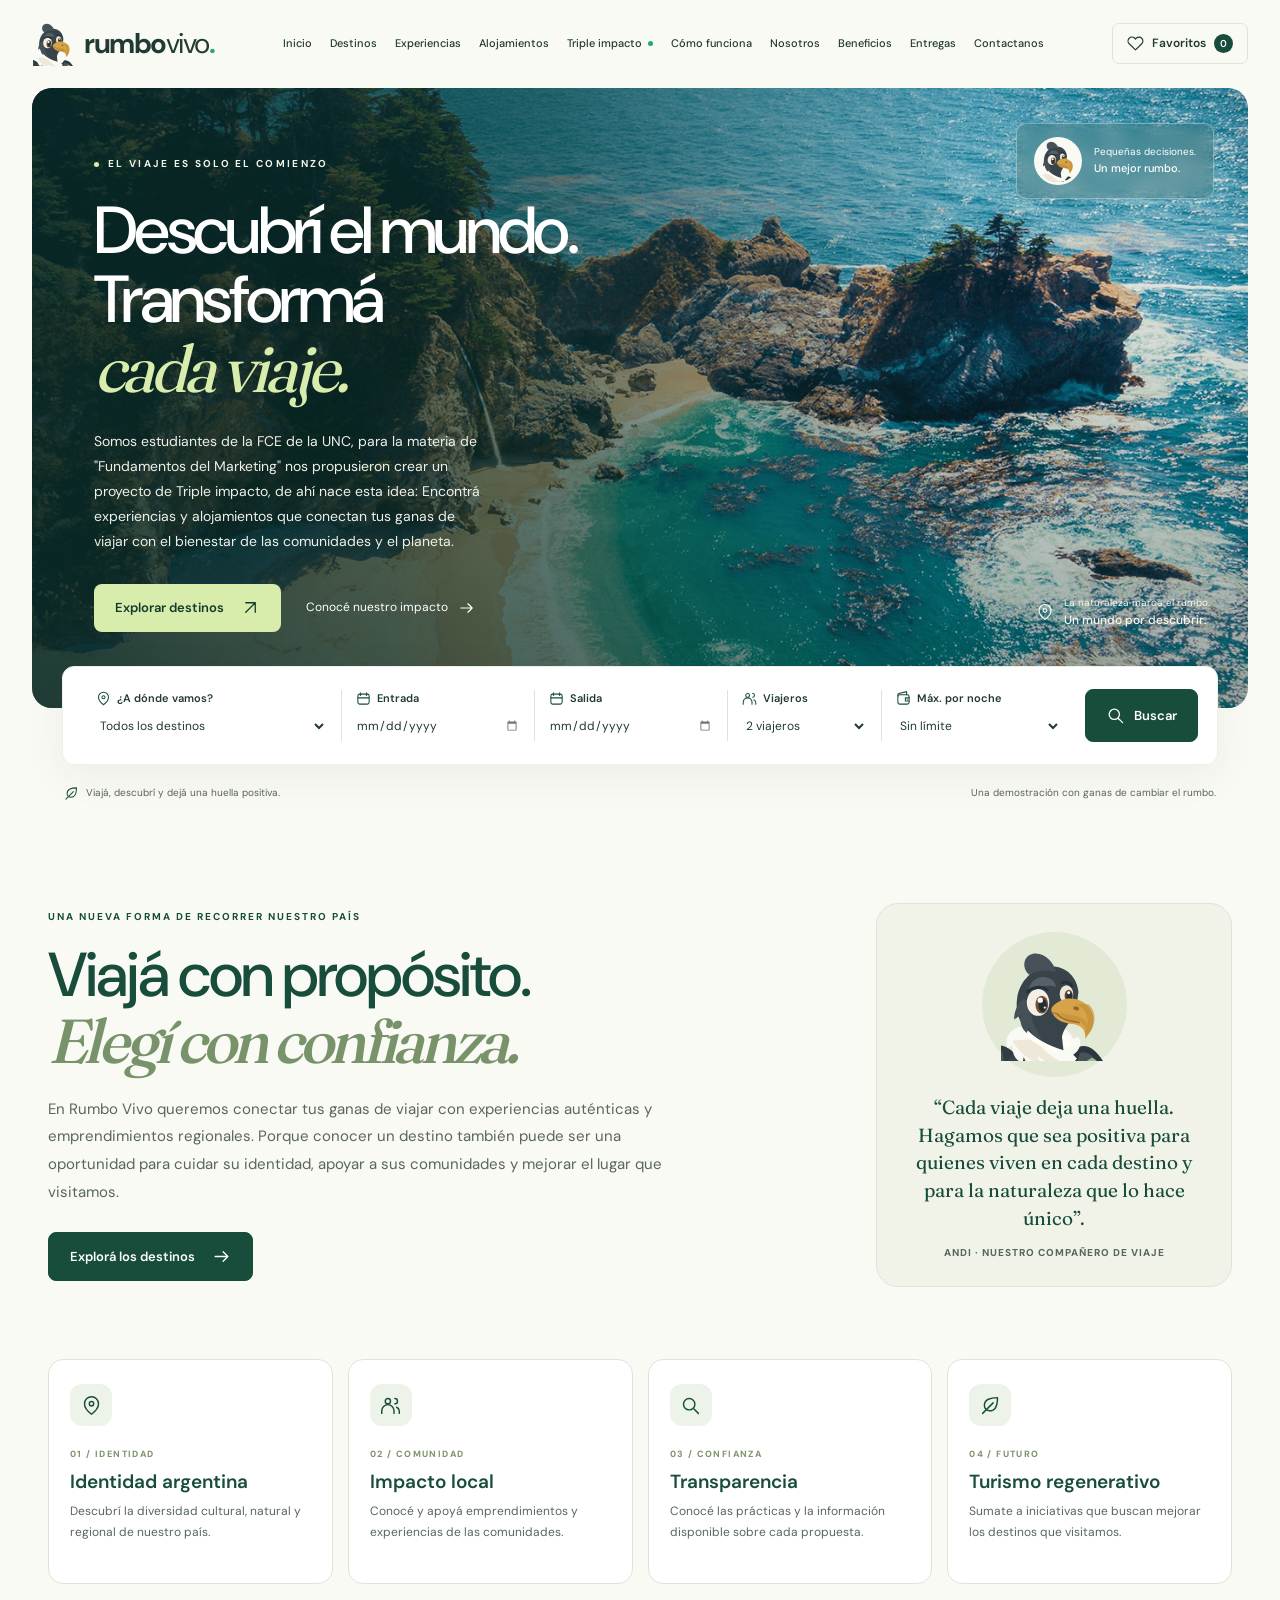
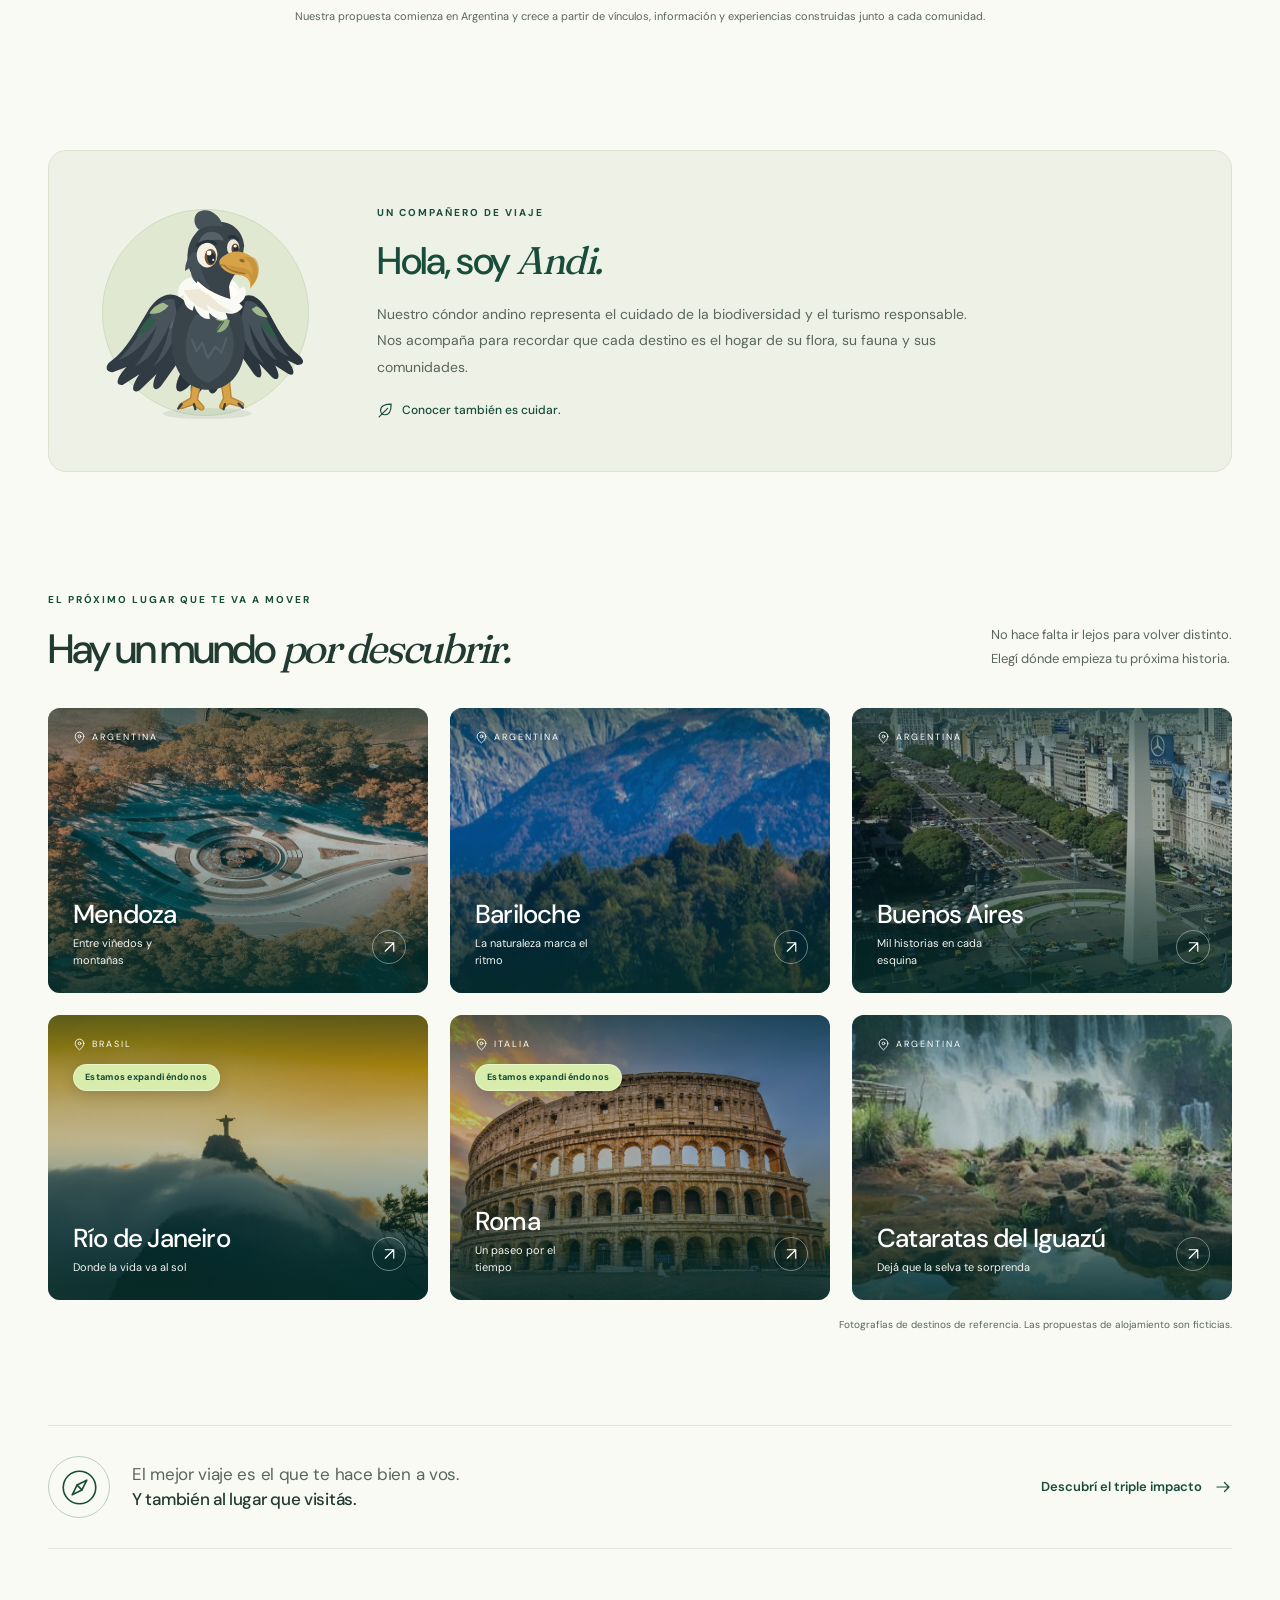
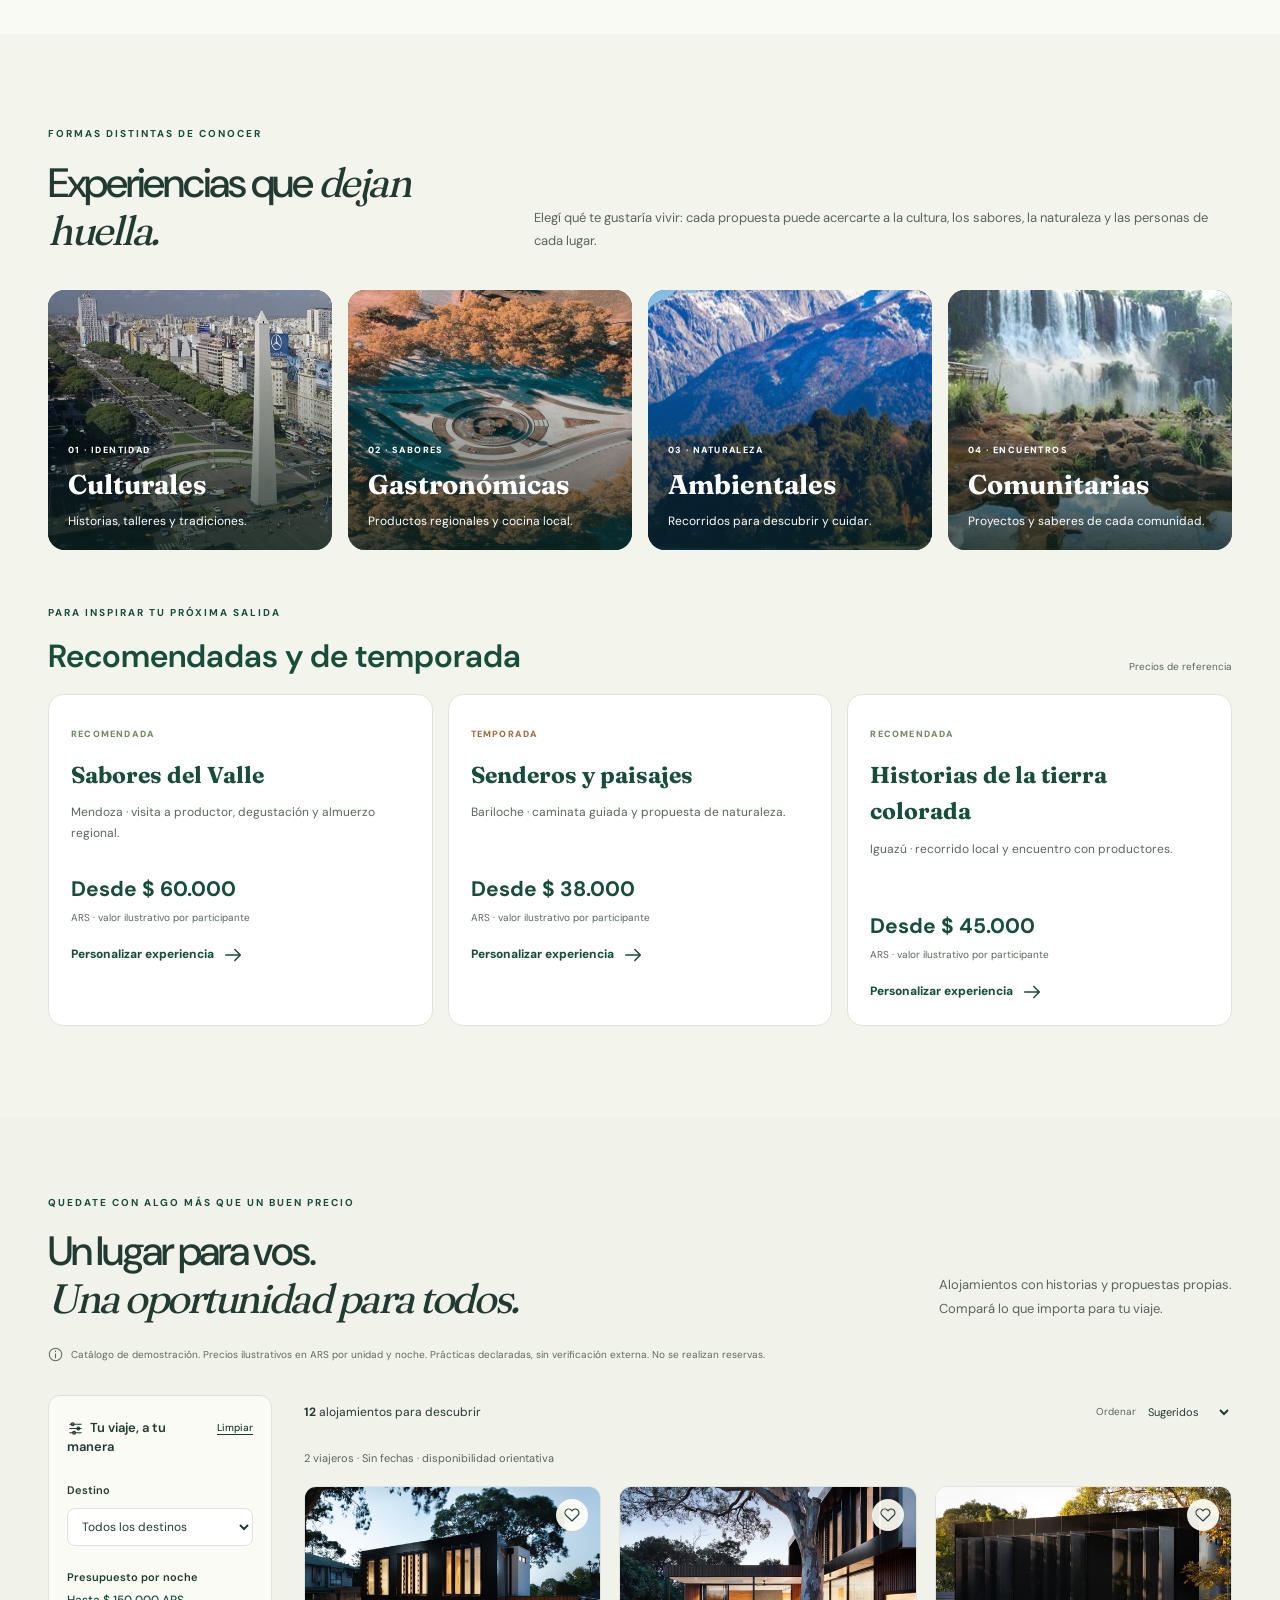
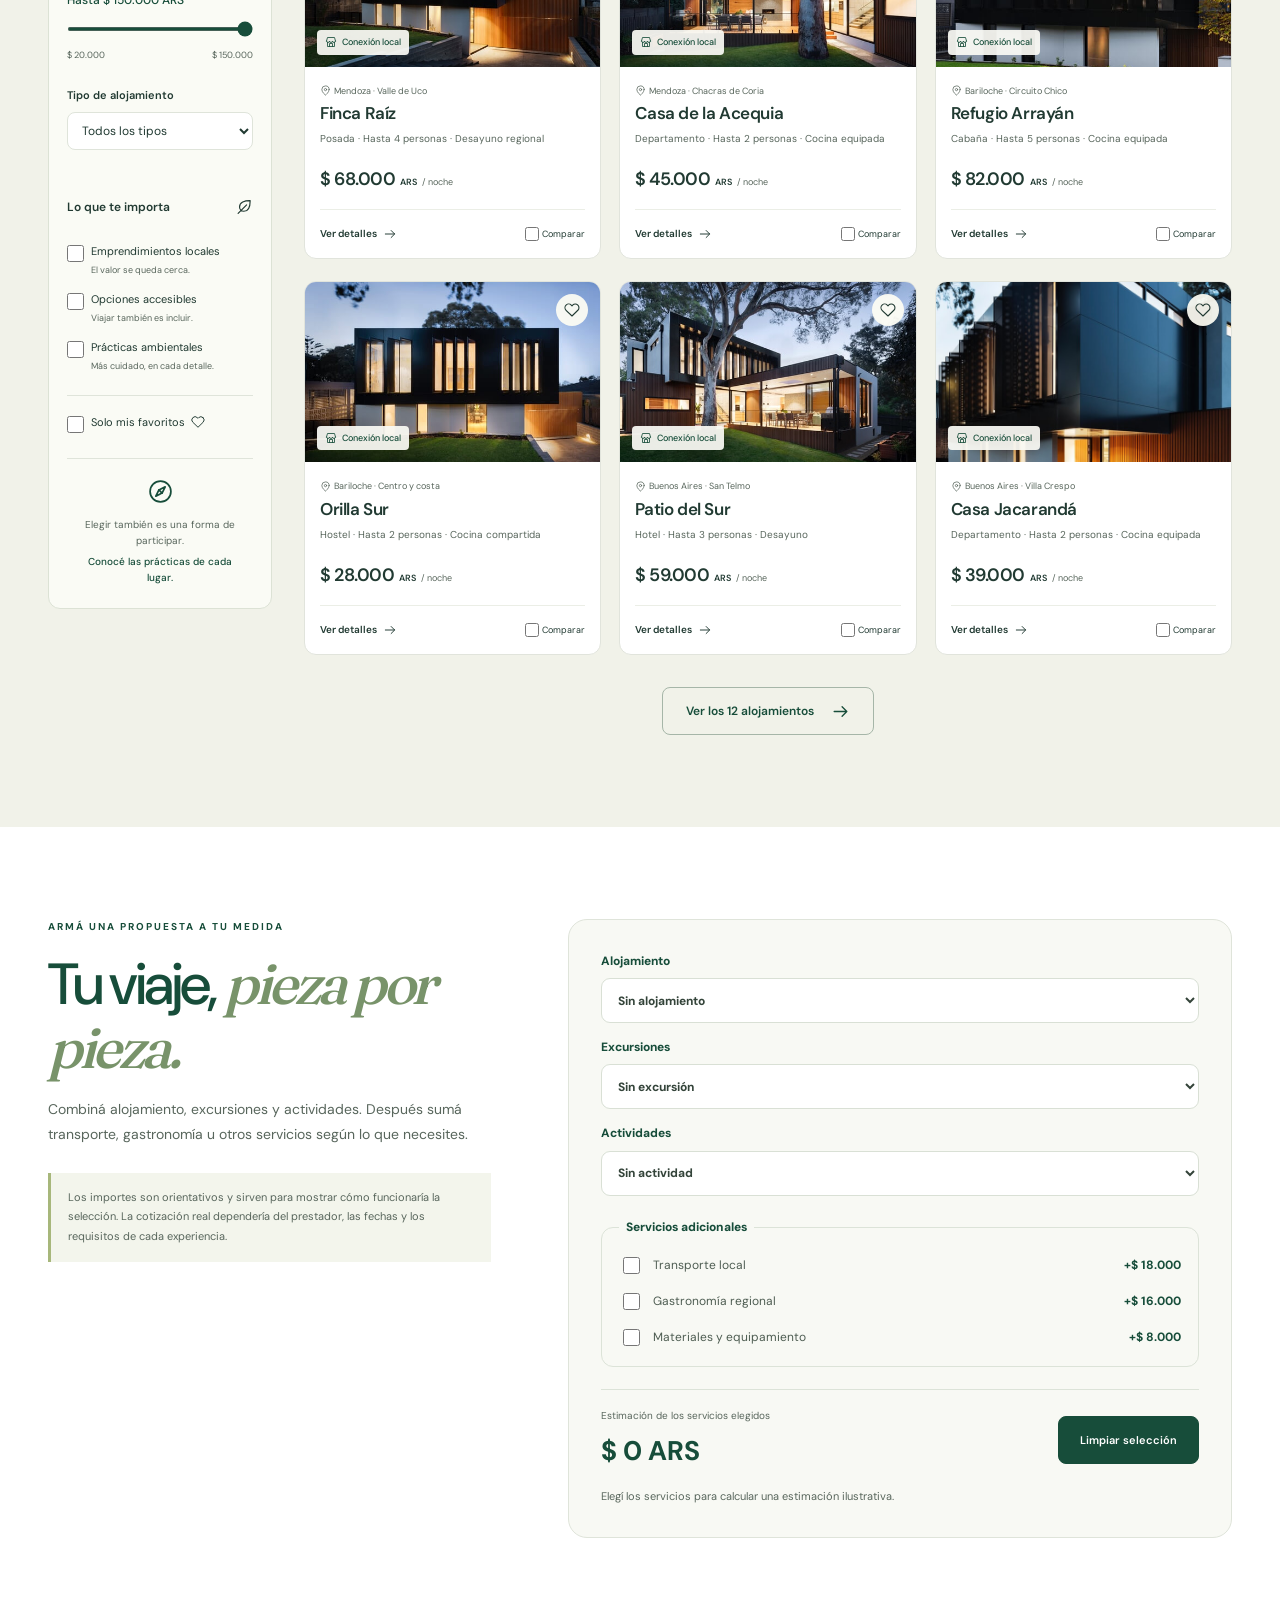
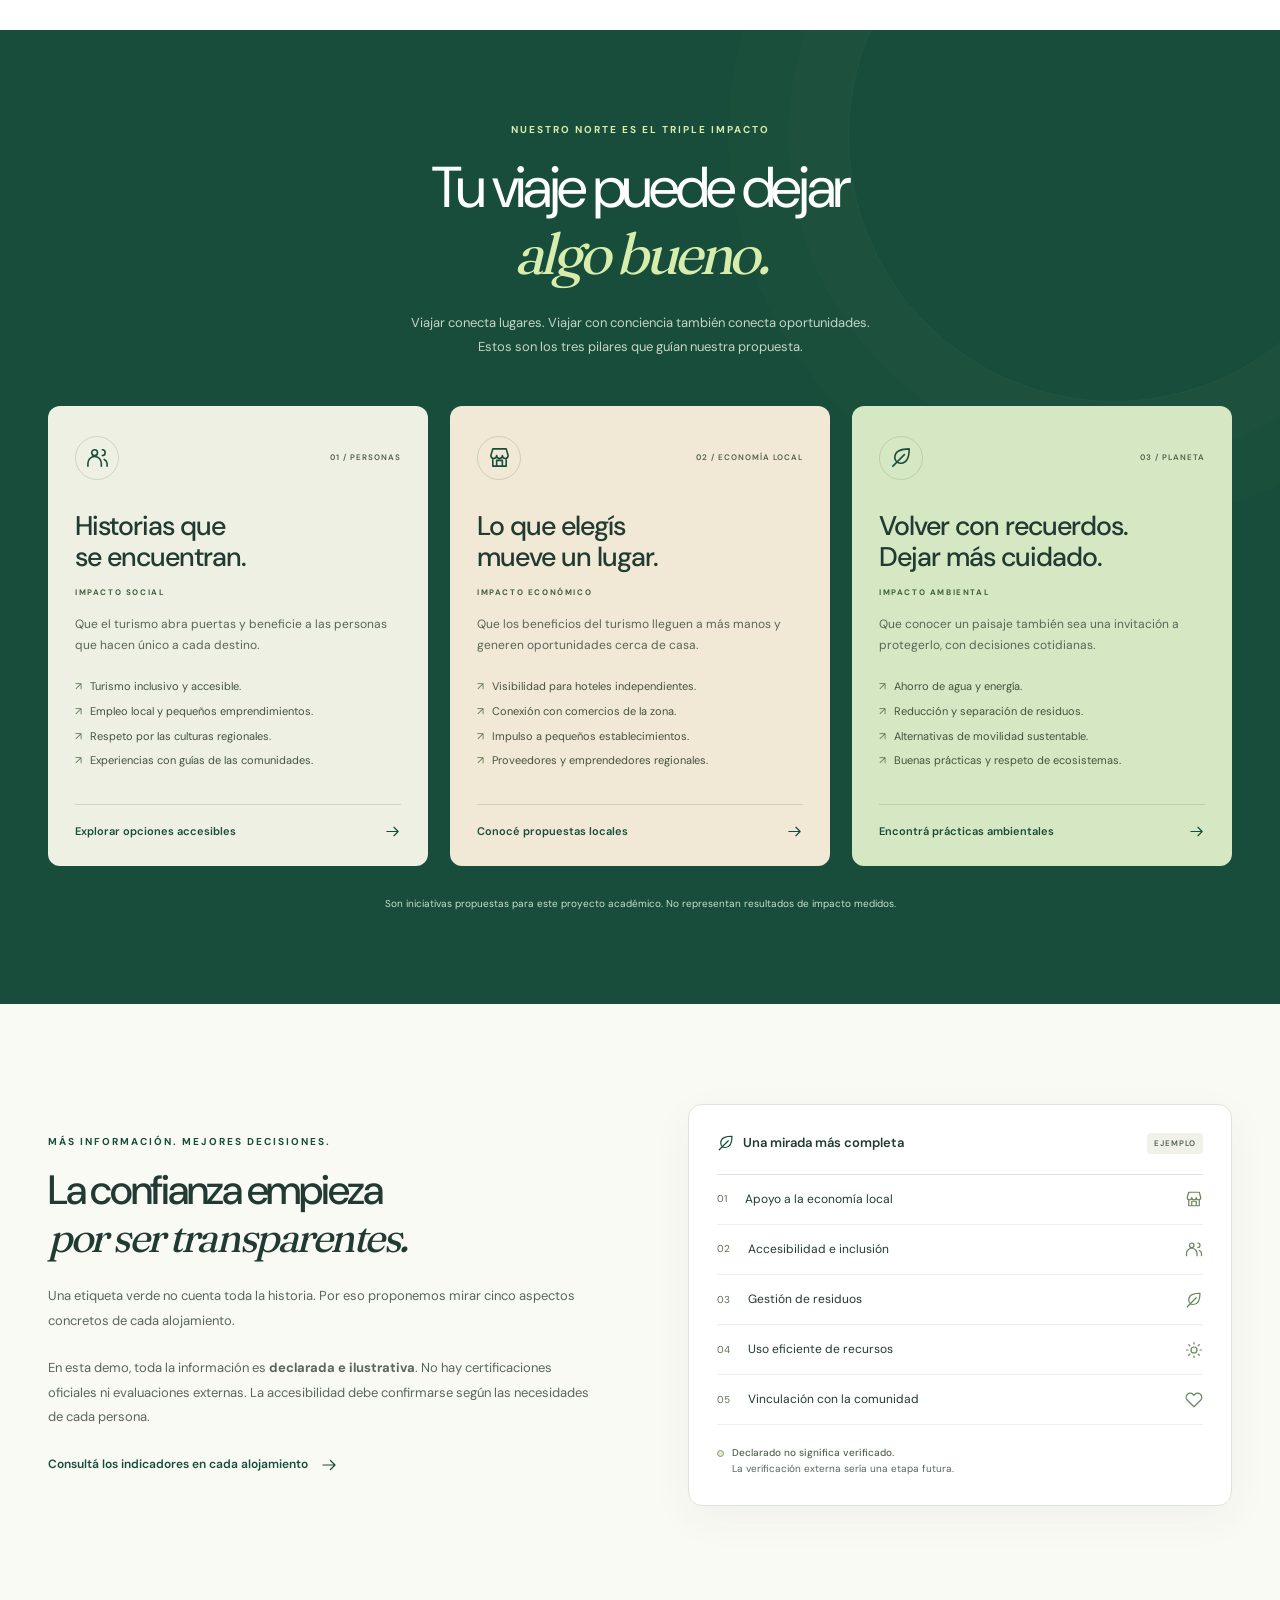
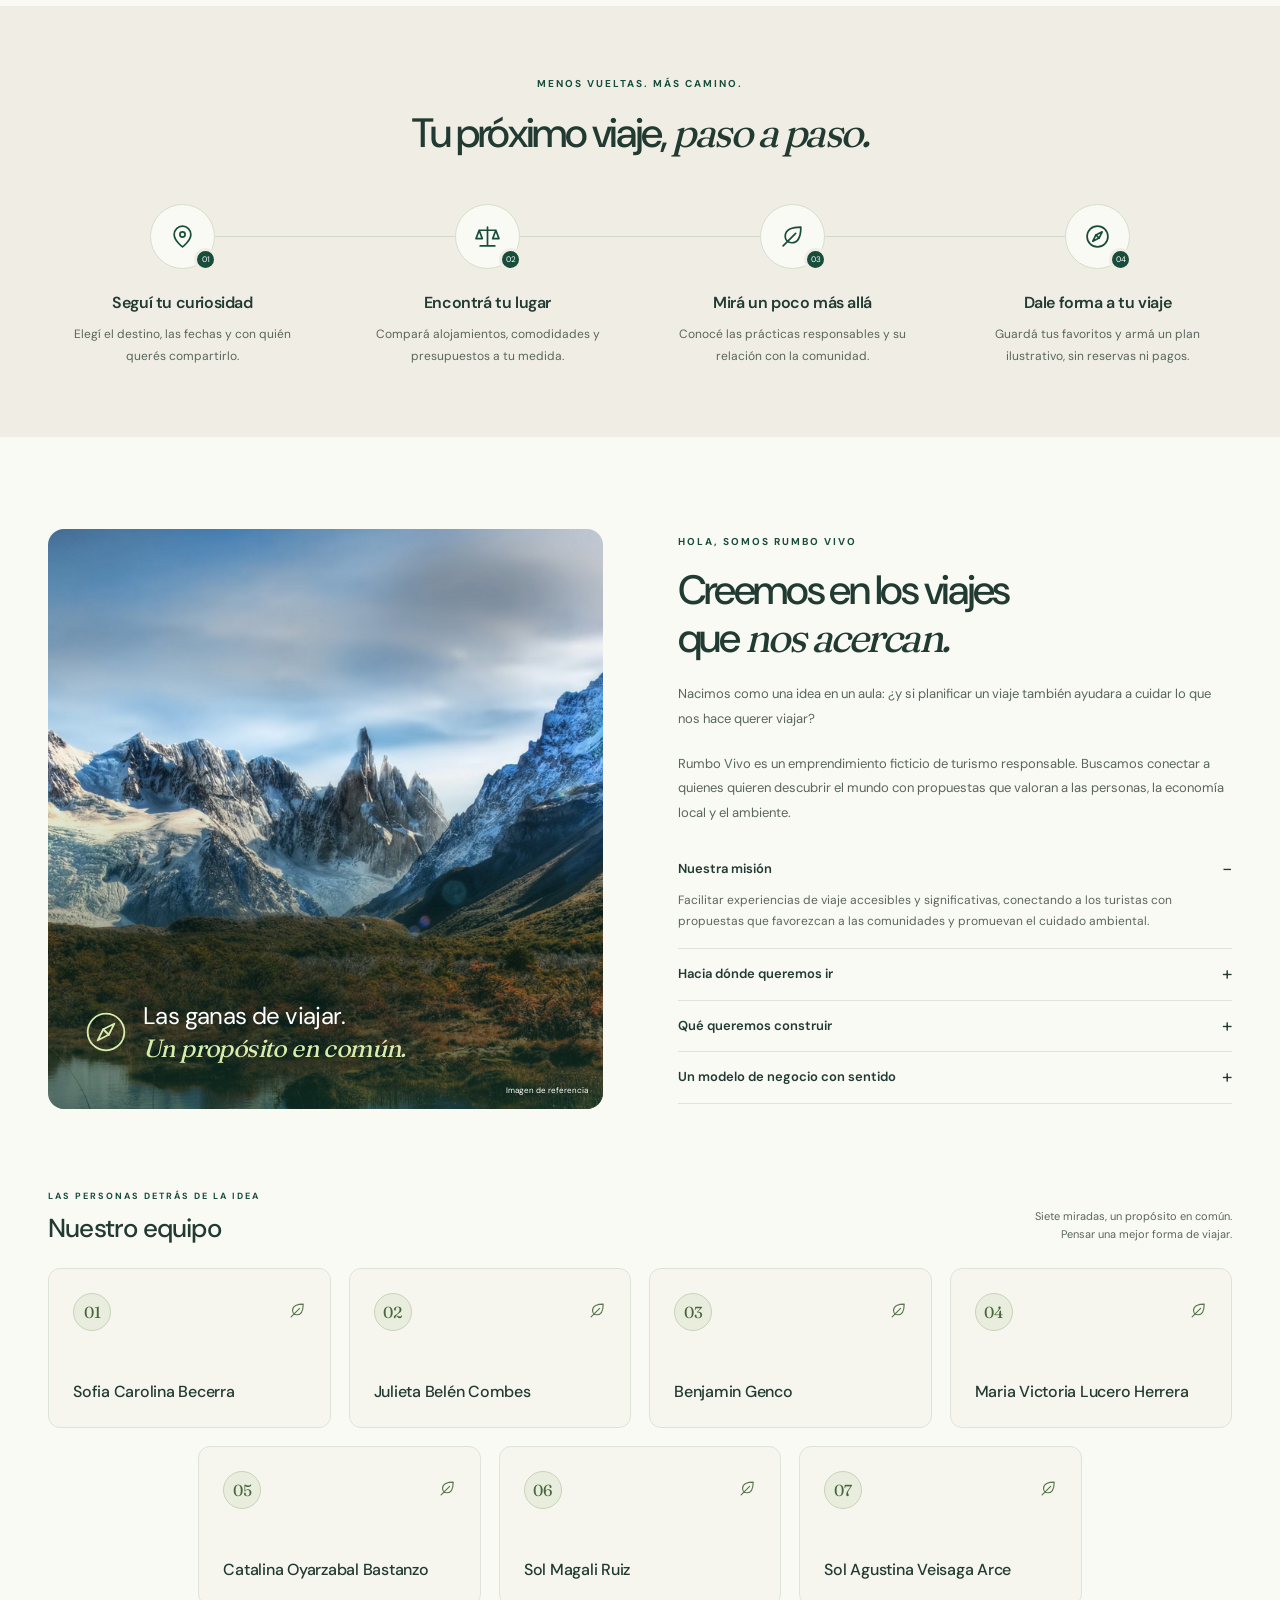
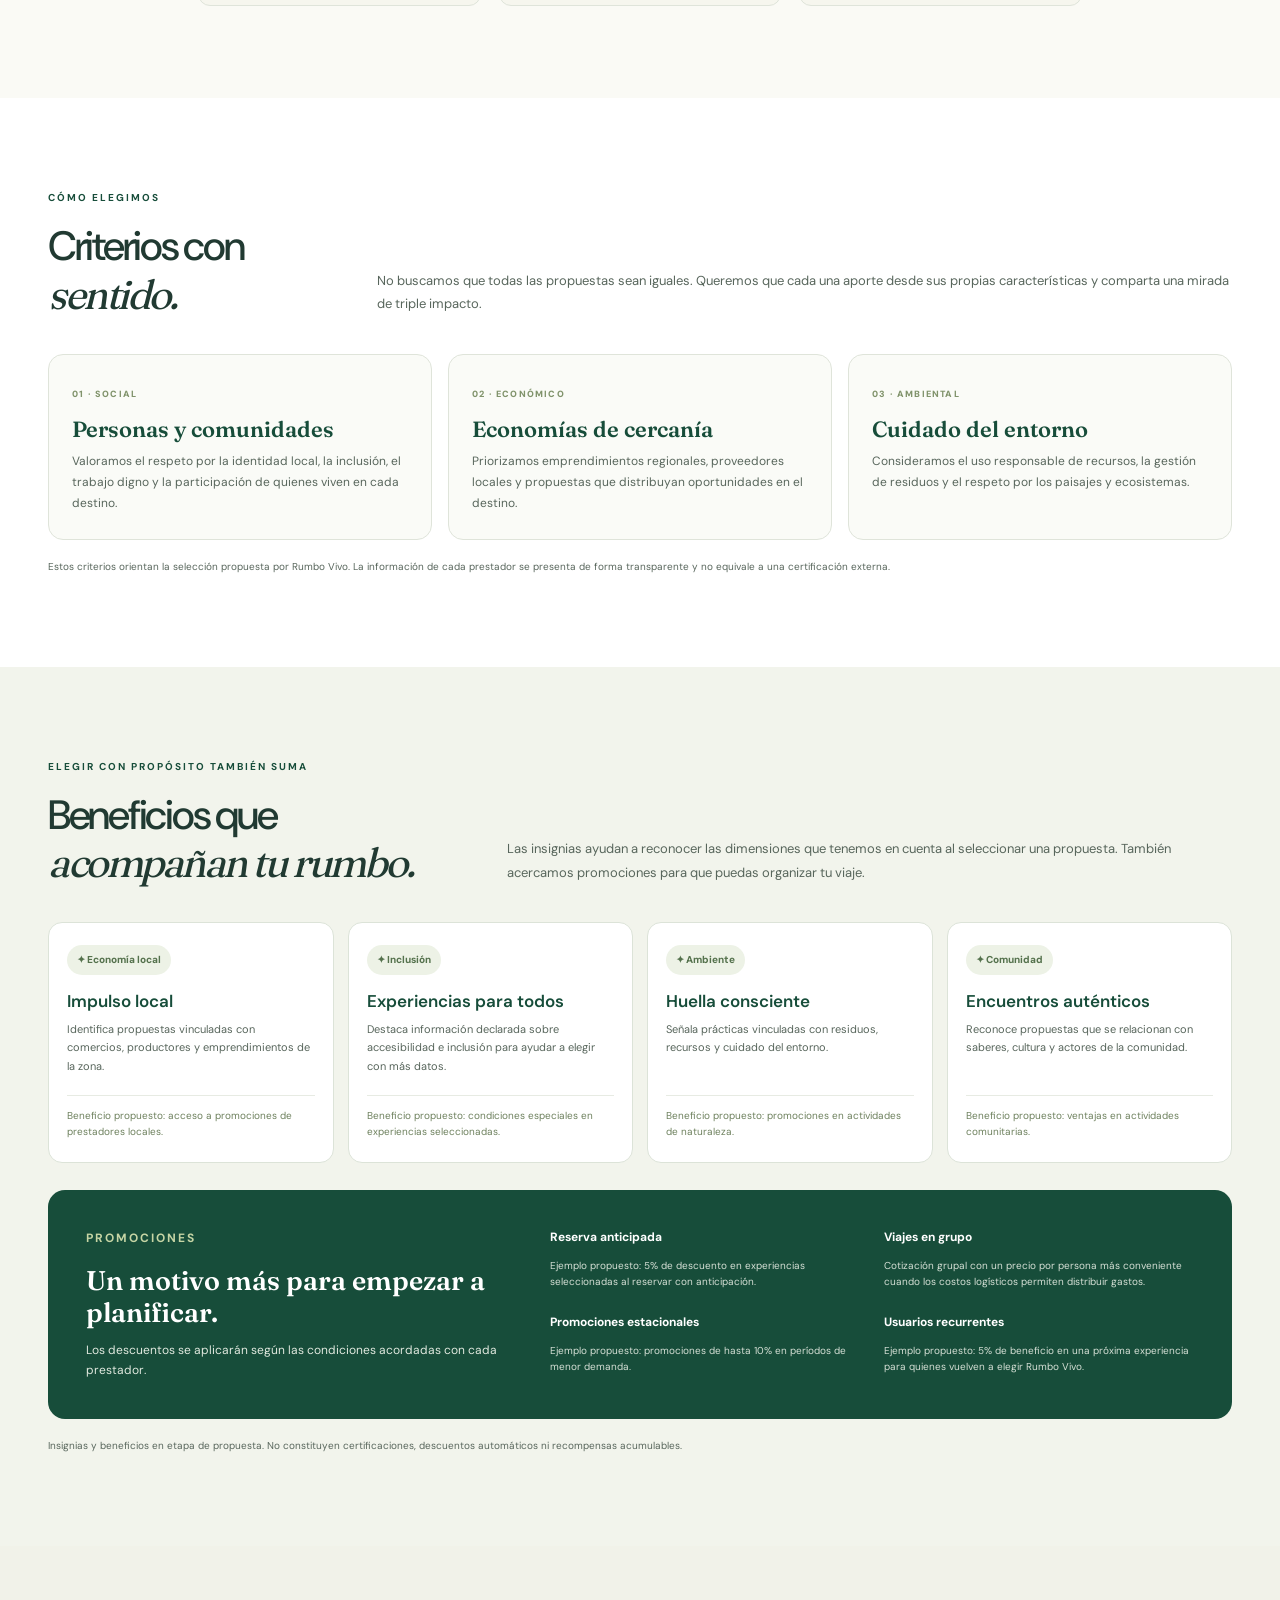
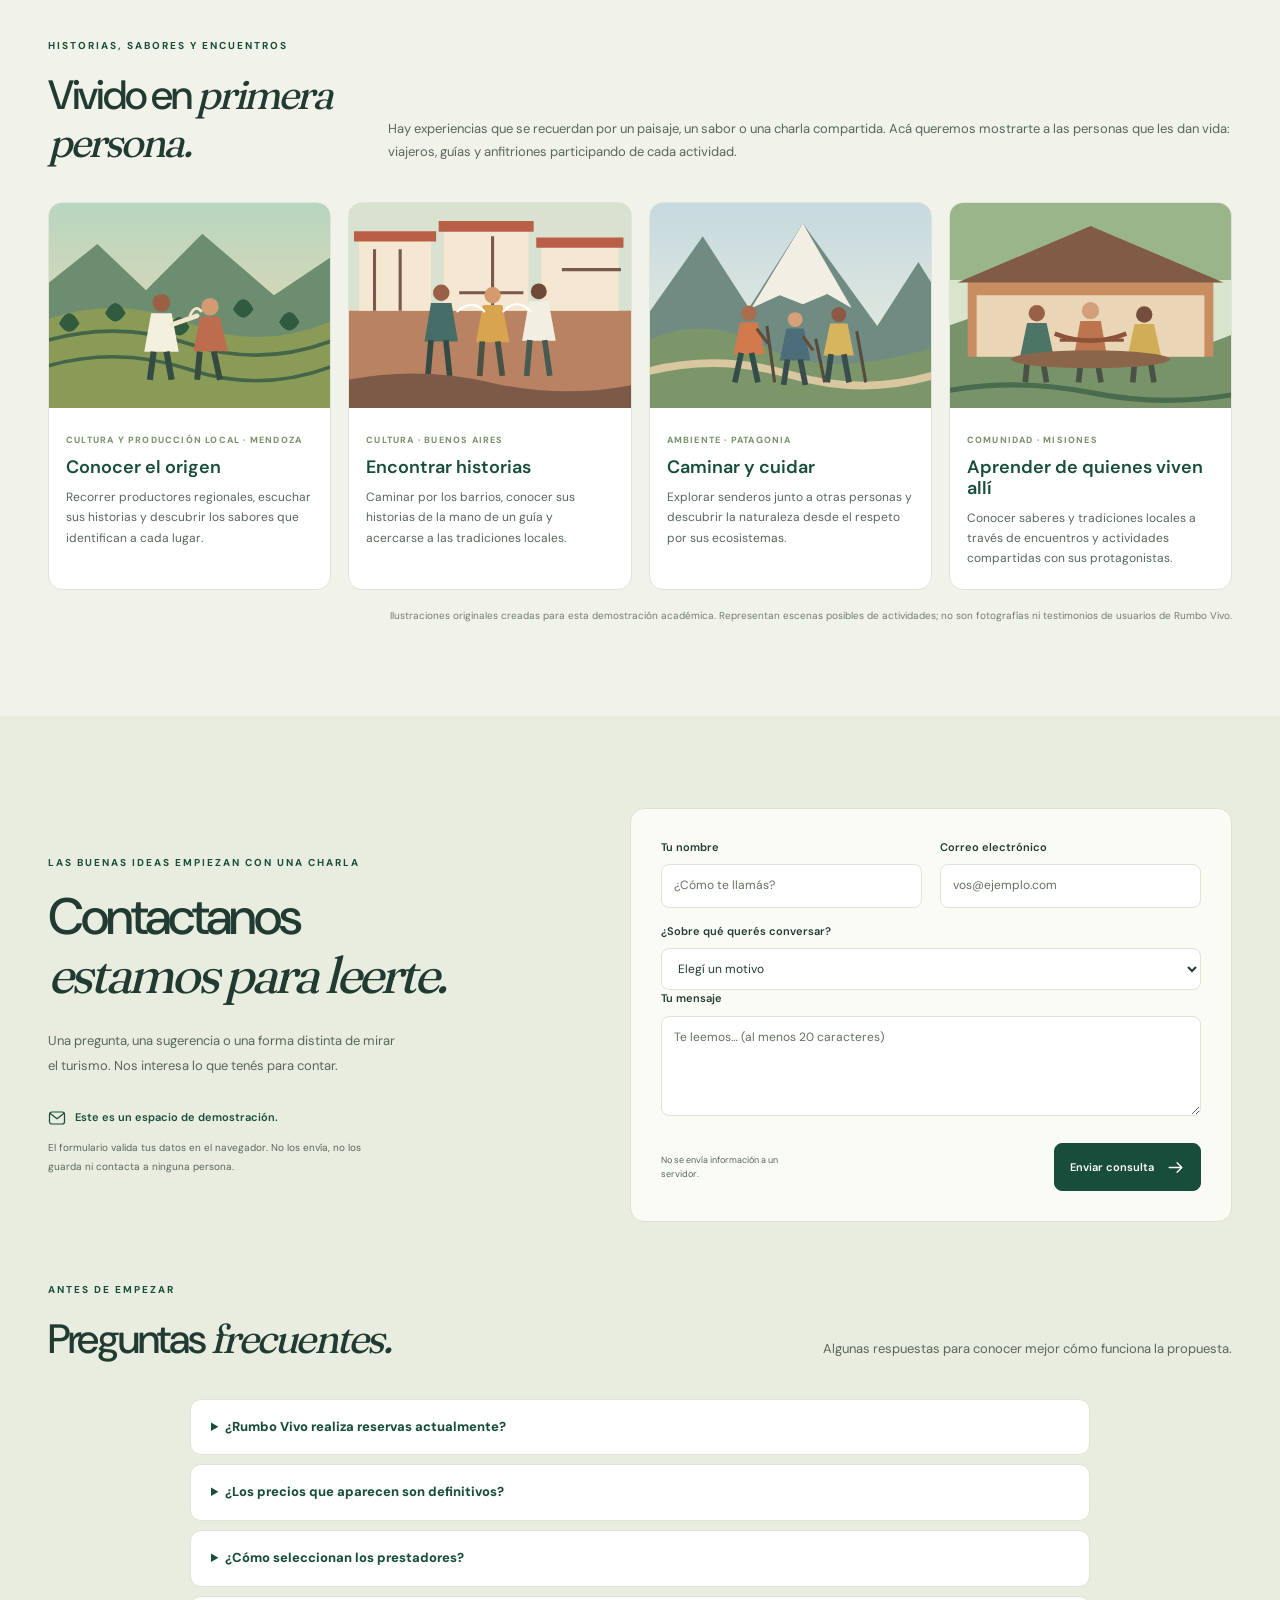
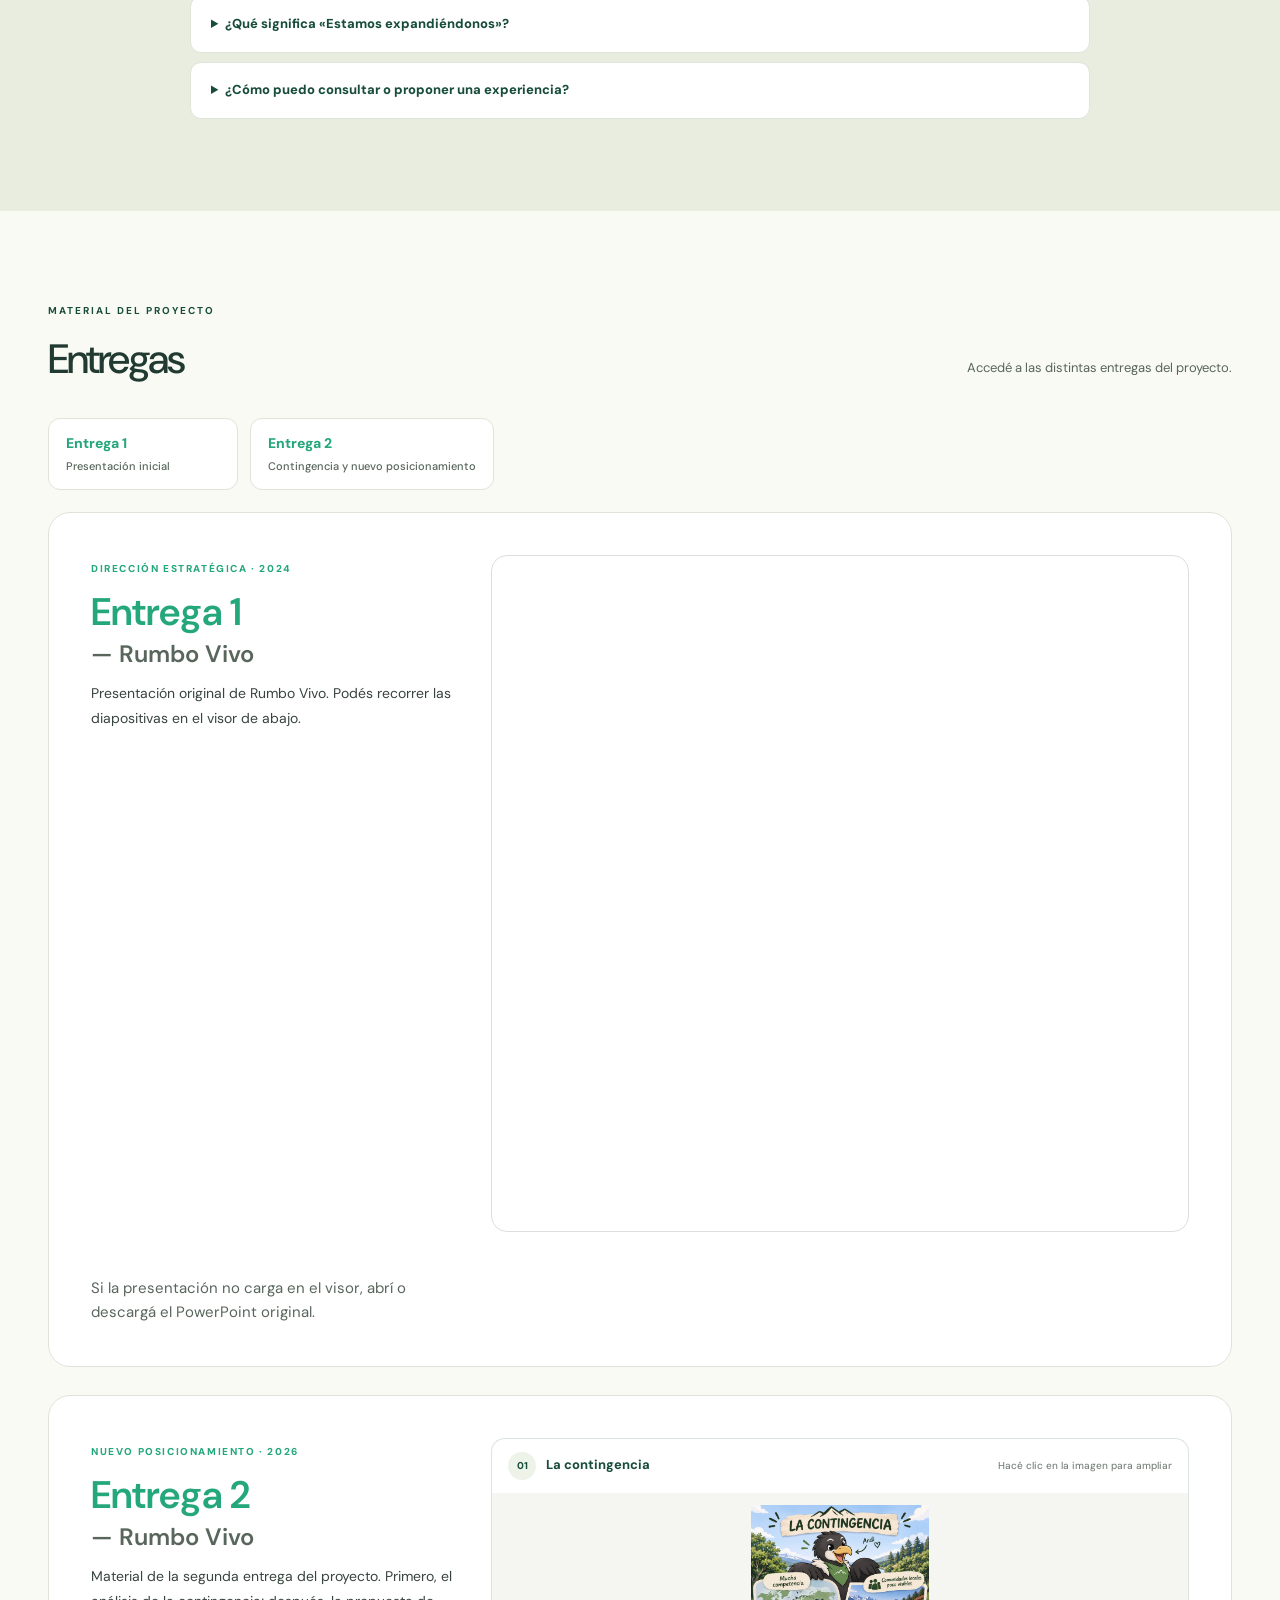
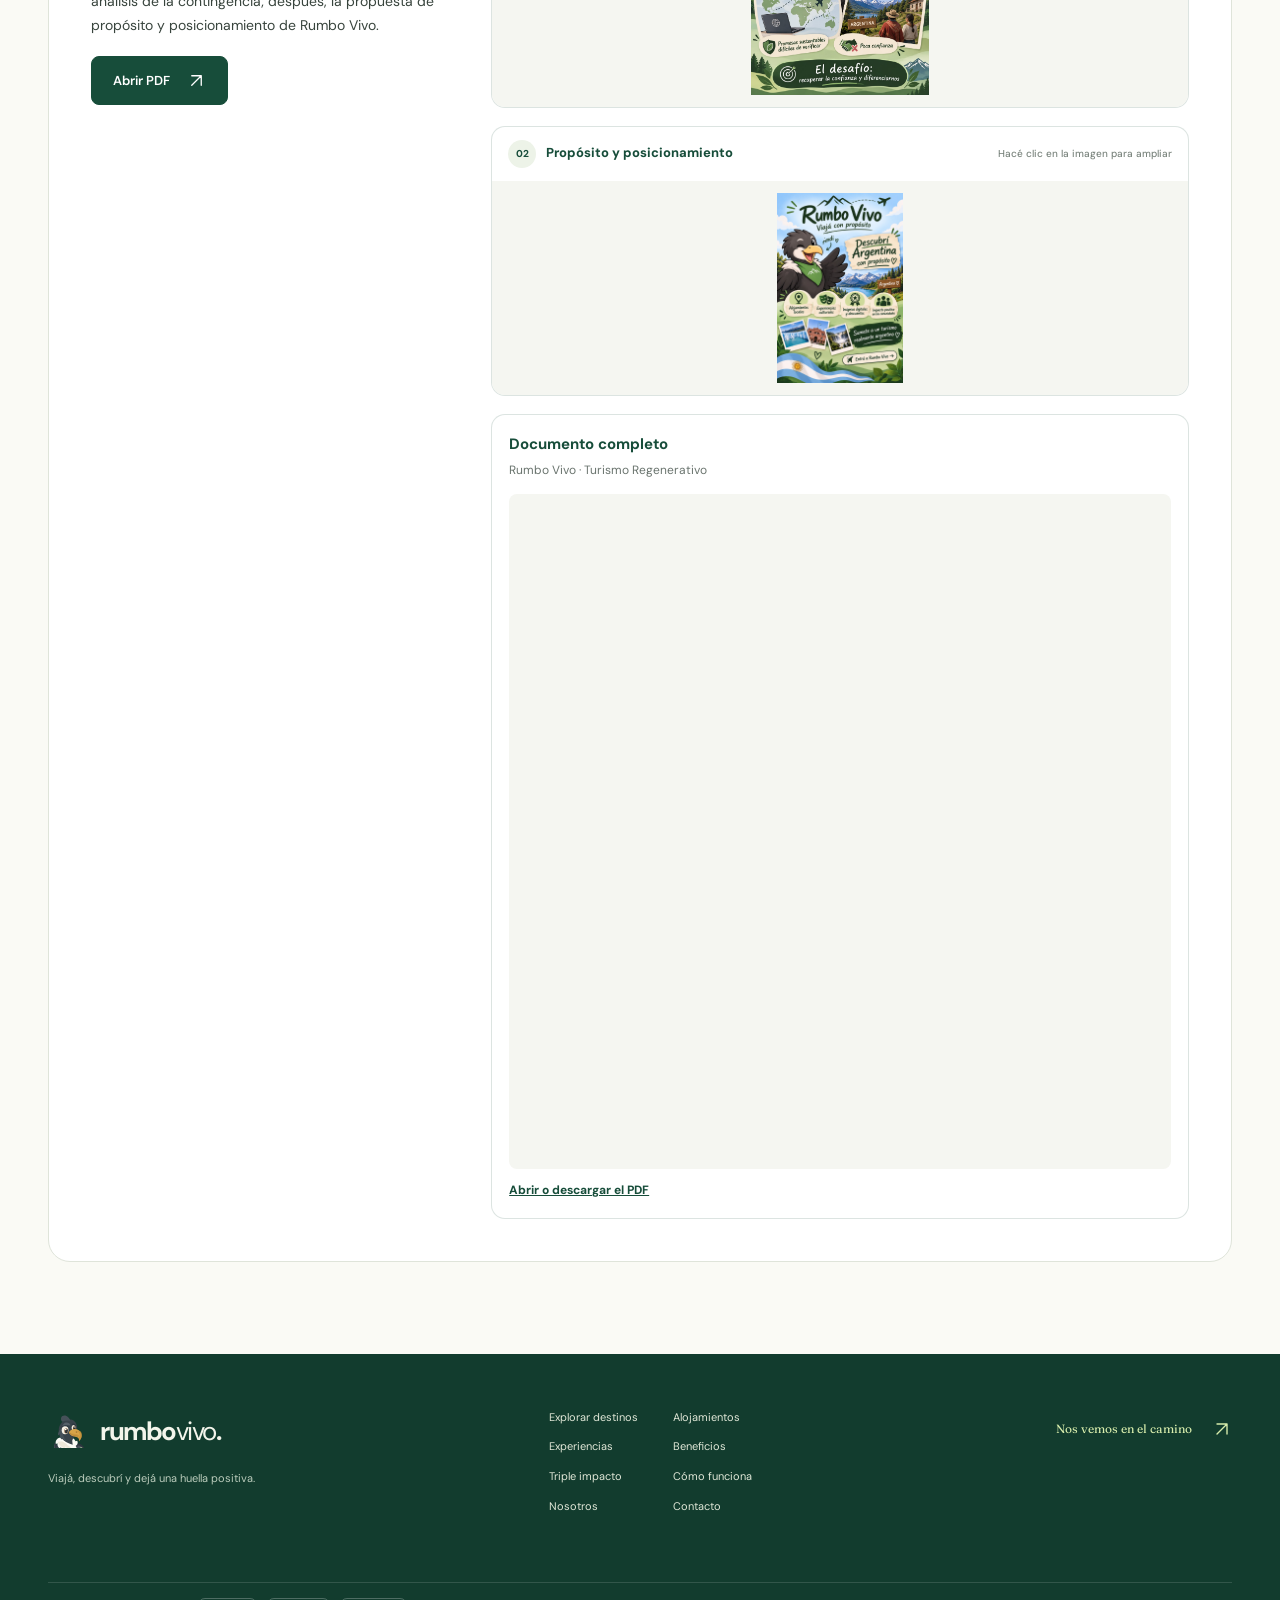
==== commit 8c66b2ce: "Usar ilustraciones locales en Vivido en primera persona" ====
--- a/index.html
+++ b/index.html
@@ -1111,8 +1111,8 @@
           </div>
           <div class="lived-grid">
             <article class="lived-card reveal">
-              <a class="lived-photo" href="https://mza-dicaws-portal-uploads-media-prod.s3.amazonaws.com/prensa/uploads/2025/11/Dona-Paula-Oct-2024-Turismo-274.jpg" target="_blank" rel="noopener" aria-label="Ampliar fotografía de visitantes recorriendo un viñedo en Mendoza">
-                <img src="https://mza-dicaws-portal-uploads-media-prod.s3.amazonaws.com/prensa/uploads/2025/11/Dona-Paula-Oct-2024-Turismo-274.jpg" alt="Un grupo de visitantes recorre un viñedo y participa de una experiencia de enoturismo en Mendoza" loading="lazy" />
+              <a class="lived-photo" href="assets/images/vivido-vinedo.svg" target="_blank" rel="noopener" aria-label="Ampliar ilustración de visitantes recorriendo un viñedo">
+                <img src="assets/images/vivido-vinedo.svg" alt="Visitantes recorren un viñedo y conocen la producción local en Mendoza" loading="lazy" />
               </a>
               <div class="lived-card-copy">
                 <span class="lived-tag">CULTURA Y PRODUCCIÓN LOCAL · MENDOZA</span>
@@ -1121,8 +1121,8 @@
               </div>
             </article>
             <article class="lived-card reveal">
-              <a class="lived-photo" href="https://tintodmc.com/images/walking-tours.webp" target="_blank" rel="noopener" aria-label="Ampliar fotografía de un recorrido guiado por Buenos Aires">
-                <img src="https://tintodmc.com/images/walking-tours.webp" alt="Un guía local acompaña a un grupo de viajeros por una calle histórica de Buenos Aires" loading="lazy" />
+              <a class="lived-photo" href="assets/images/vivido-cultural.svg" target="_blank" rel="noopener" aria-label="Ampliar ilustración de un recorrido cultural guiado">
+                <img src="assets/images/vivido-cultural.svg" alt="Un guía local acompaña a un grupo de viajeros por un barrio histórico" loading="lazy" />
               </a>
               <div class="lived-card-copy">
                 <span class="lived-tag">CULTURA · BUENOS AIRES</span>
@@ -1131,8 +1131,8 @@
               </div>
             </article>
             <article class="lived-card reveal">
-              <a class="lived-photo" href="https://www.cascada.travel/hs-fs/hubfs/FOTOS%20CASCADA/FOTOS%20PROGRAMAS/PATAGONIA/PAT093%20Fitz%20Roy%20y%20Cerro%20Torre%20Trek/PAT093_El%20Chalt%C3%A9n_Fitz%20Roy.jpg?name=PAT093_El+Chalt%C3%A9n_Fitz+Roy.jpg&width=1250" target="_blank" rel="noopener" aria-label="Ampliar fotografía de un grupo realizando trekking en la Patagonia">
-                <img src="https://www.cascada.travel/hs-fs/hubfs/FOTOS%20CASCADA/FOTOS%20PROGRAMAS/PATAGONIA/PAT093%20Fitz%20Roy%20y%20Cerro%20Torre%20Trek/PAT093_El%20Chalt%C3%A9n_Fitz%20Roy.jpg?name=PAT093_El+Chalt%C3%A9n_Fitz+Roy.jpg&width=1250" alt="Un grupo de excursionistas realiza una caminata en el entorno del cerro Fitz Roy, en la Patagonia" loading="lazy" />
+              <a class="lived-photo" href="assets/images/vivido-trekking.svg" target="_blank" rel="noopener" aria-label="Ampliar ilustración de un grupo realizando trekking en la Patagonia">
+                <img src="assets/images/vivido-trekking.svg" alt="Un grupo de excursionistas realiza una caminata por un sendero de montaña en la Patagonia" loading="lazy" />
               </a>
               <div class="lived-card-copy">
                 <span class="lived-tag">AMBIENTE · PATAGONIA</span>
@@ -1141,8 +1141,8 @@
               </div>
             </article>
             <article class="lived-card reveal">
-              <a class="lived-photo" href="https://www.lanacion.com.ar/resizer/v2/la-comida-que-preparan-en-la-AHR7HOGHJFG7RCOO3OEX5DQ6JA.JPG?auth=b555e58435e64bbffb94d9f4f4b000511ff503879858eaf20304b310c85234a3&height=900&quality=70&smart=true&width=1200" target="_blank" rel="noopener" aria-label="Ampliar fotografía de una demostración gastronómica en una comunidad de Misiones">
-                <img src="https://www.lanacion.com.ar/resizer/v2/la-comida-que-preparan-en-la-AHR7HOGHJFG7RCOO3OEX5DQ6JA.JPG?auth=b555e58435e64bbffb94d9f4f4b000511ff503879858eaf20304b310c85234a3&height=900&quality=70&smart=true&width=1200" alt="Un integrante de una comunidad mbya comparte una preparación tradicional con visitantes en la selva misionera" loading="lazy" />
+              <a class="lived-photo" href="assets/images/vivido-comunidad.svg" target="_blank" rel="noopener" aria-label="Ampliar ilustración de un encuentro comunitario">
+                <img src="assets/images/vivido-comunidad.svg" alt="Anfitriones y visitantes comparten una actividad y saberes de la comunidad" loading="lazy" />
               </a>
               <div class="lived-card-copy">
                 <span class="lived-tag">COMUNIDAD · MISIONES</span>
@@ -1152,10 +1152,7 @@
             </article>
           </div>
           <p class="lived-disclaimer">
-            Fotografías ilustrativas tomadas de sitios externos. Muestran actividades y personas reales, pero no representan reseñas ni visitas realizadas por usuarios de Rumbo Vivo ni experiencias gestionadas por la plataforma.
-          </p>
-          <p class="lived-credits">
-            Las fuentes de cada fotografía están identificadas en el apartado de créditos del proyecto.
+            Ilustraciones originales creadas para esta demostración académica. Representan escenas posibles de actividades; no son fotografías ni testimonios de usuarios de Rumbo Vivo.
           </p>
         </div>
       </section>
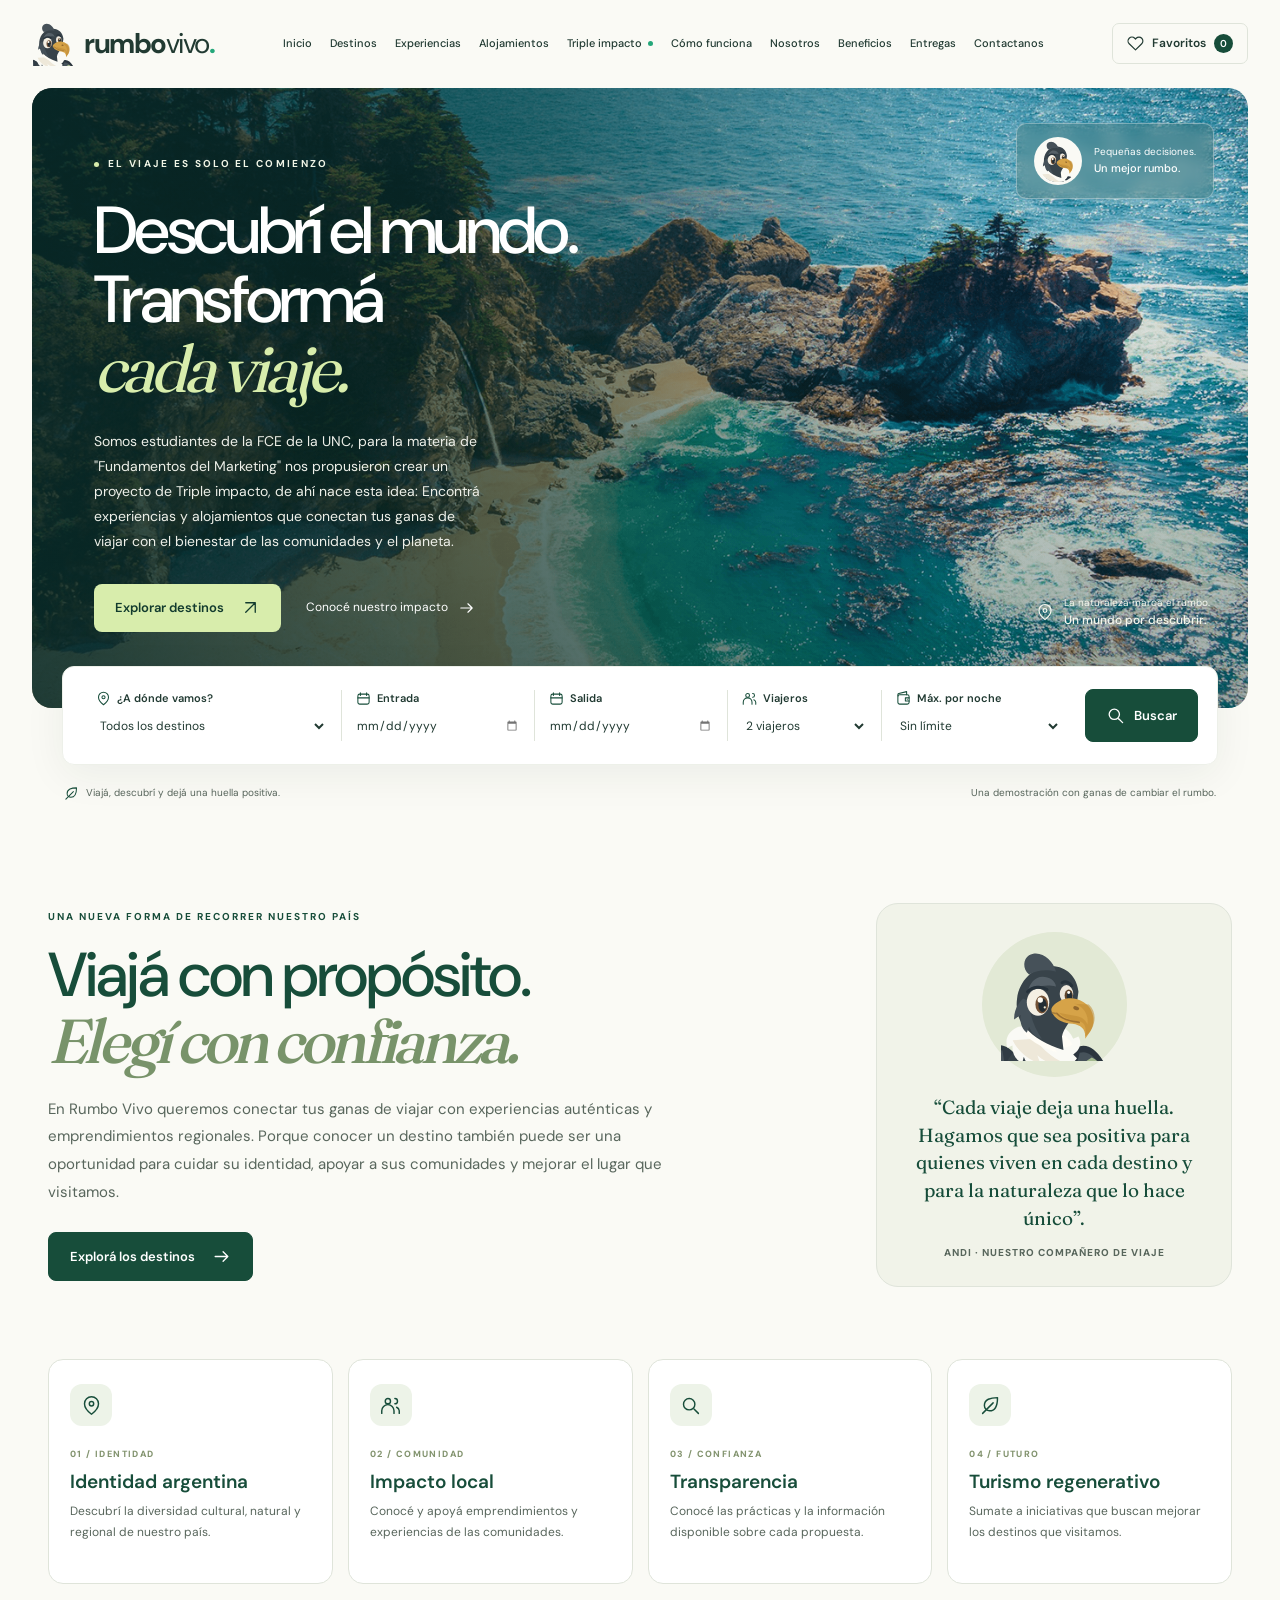
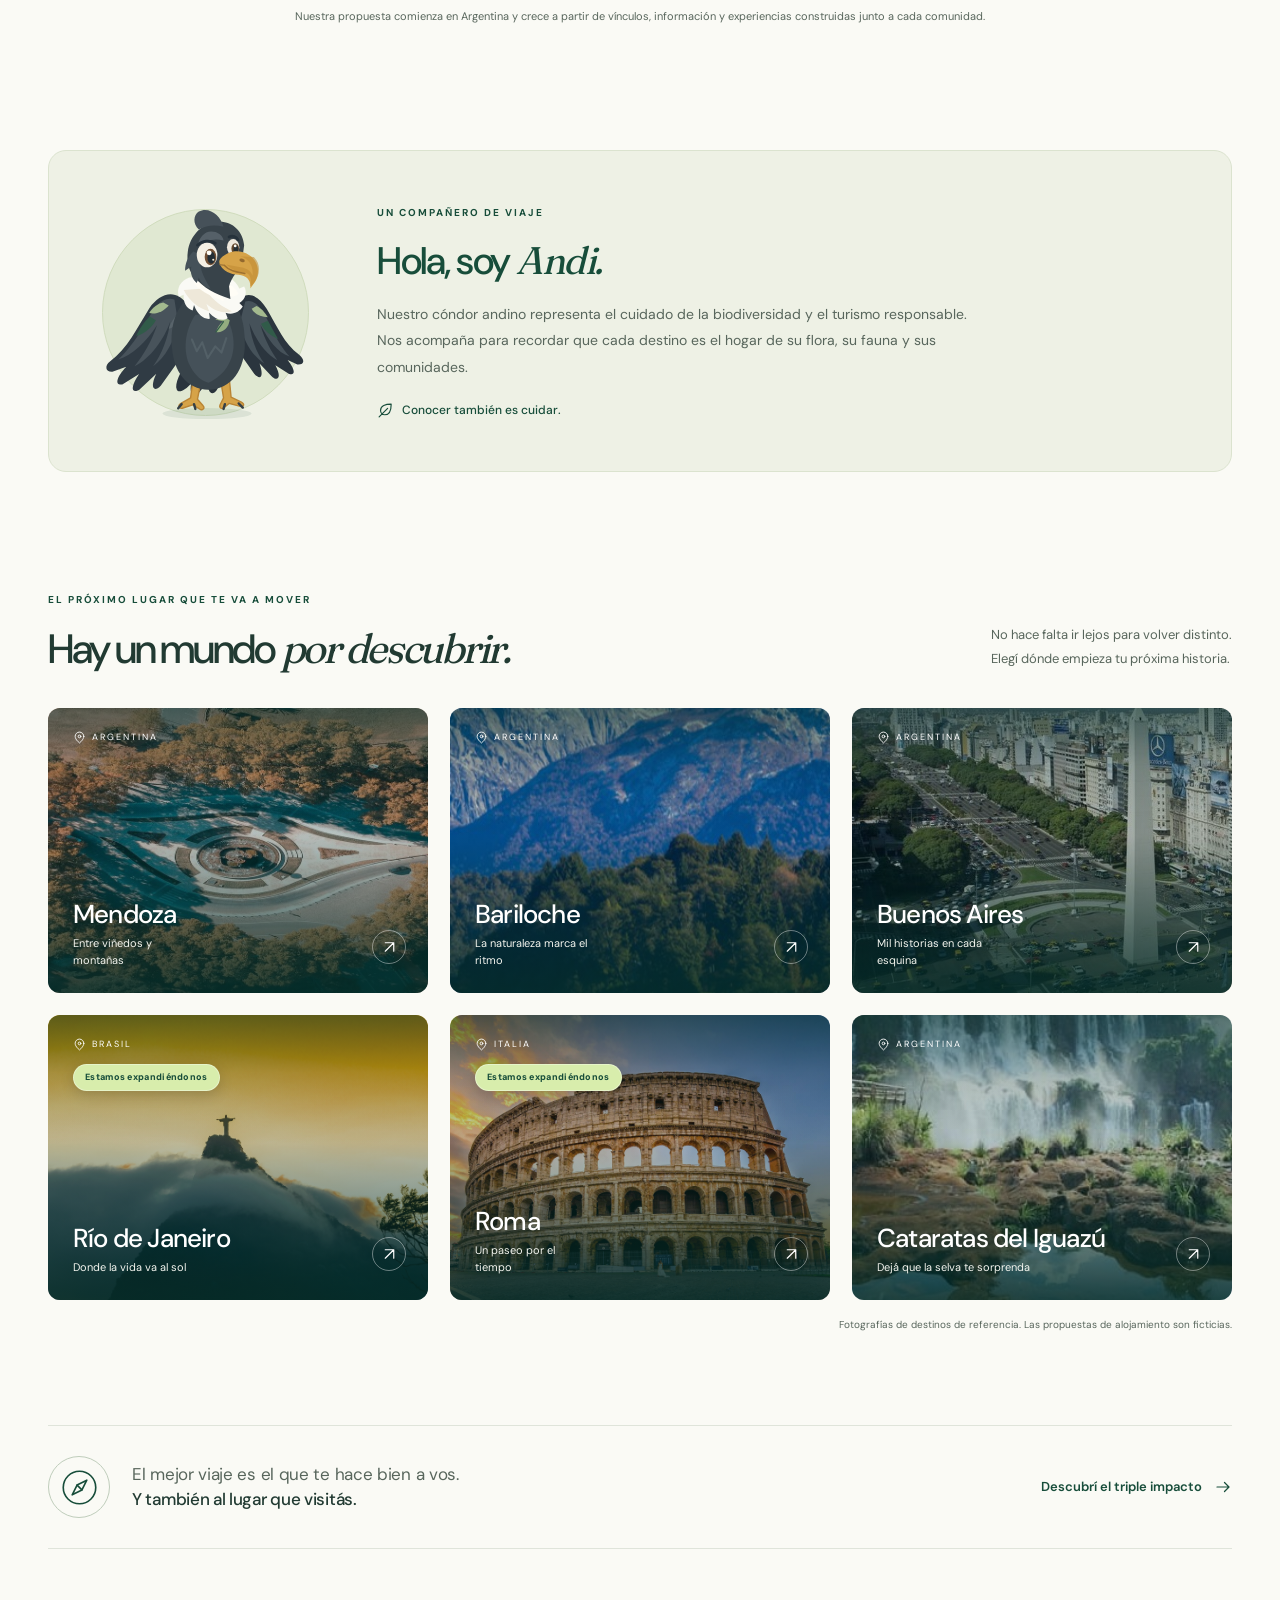
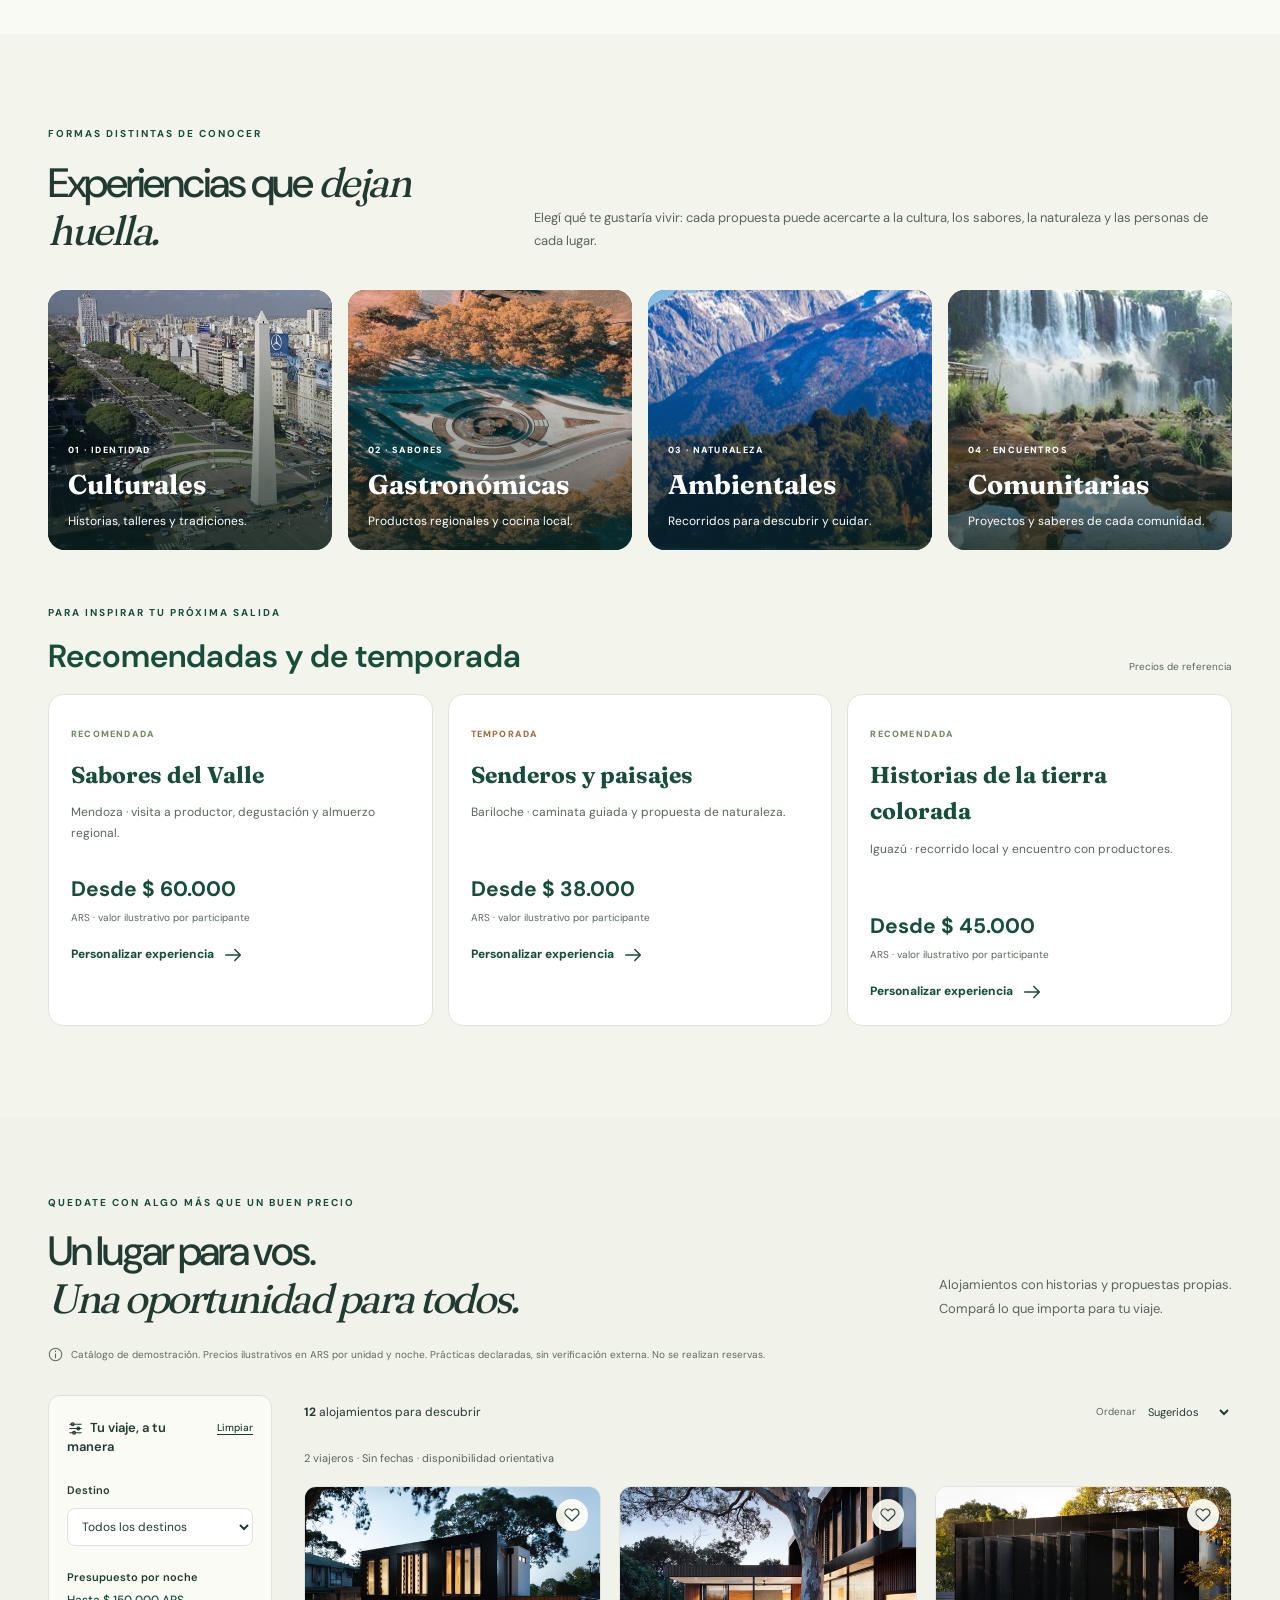
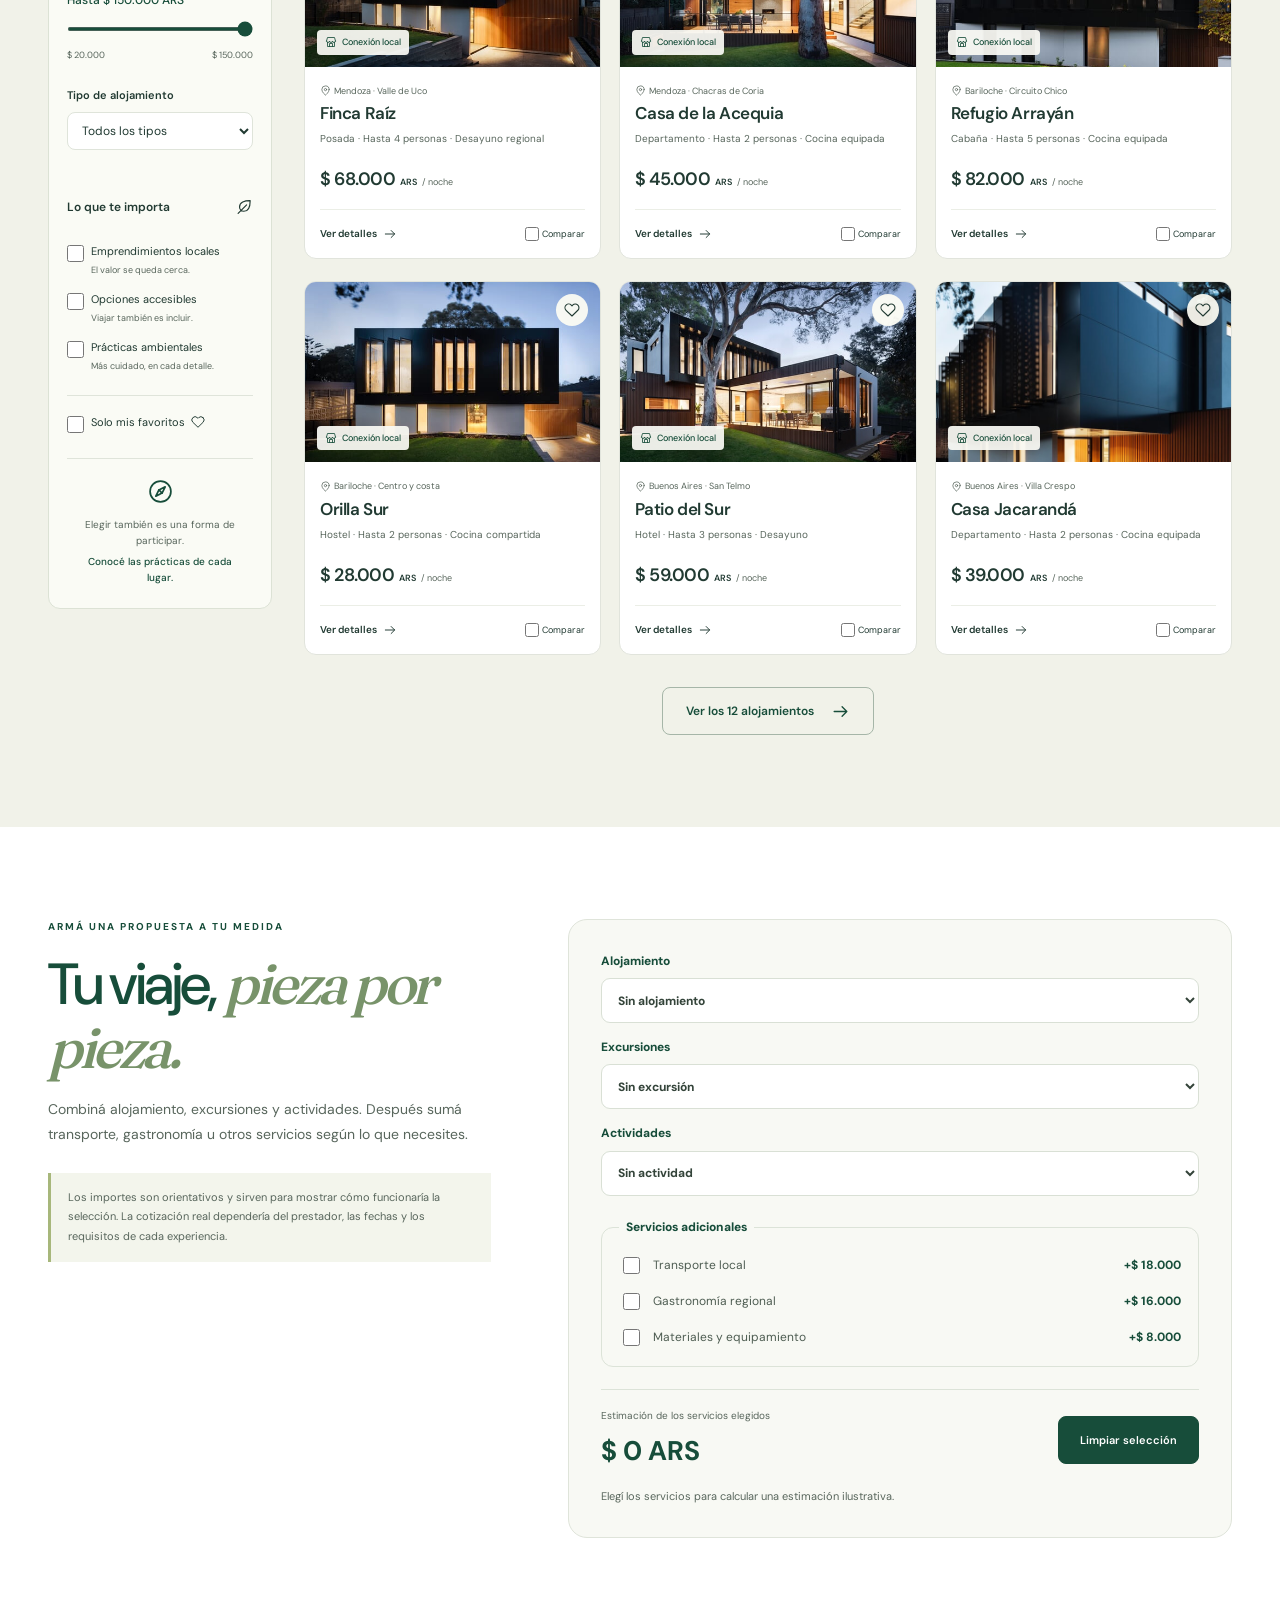
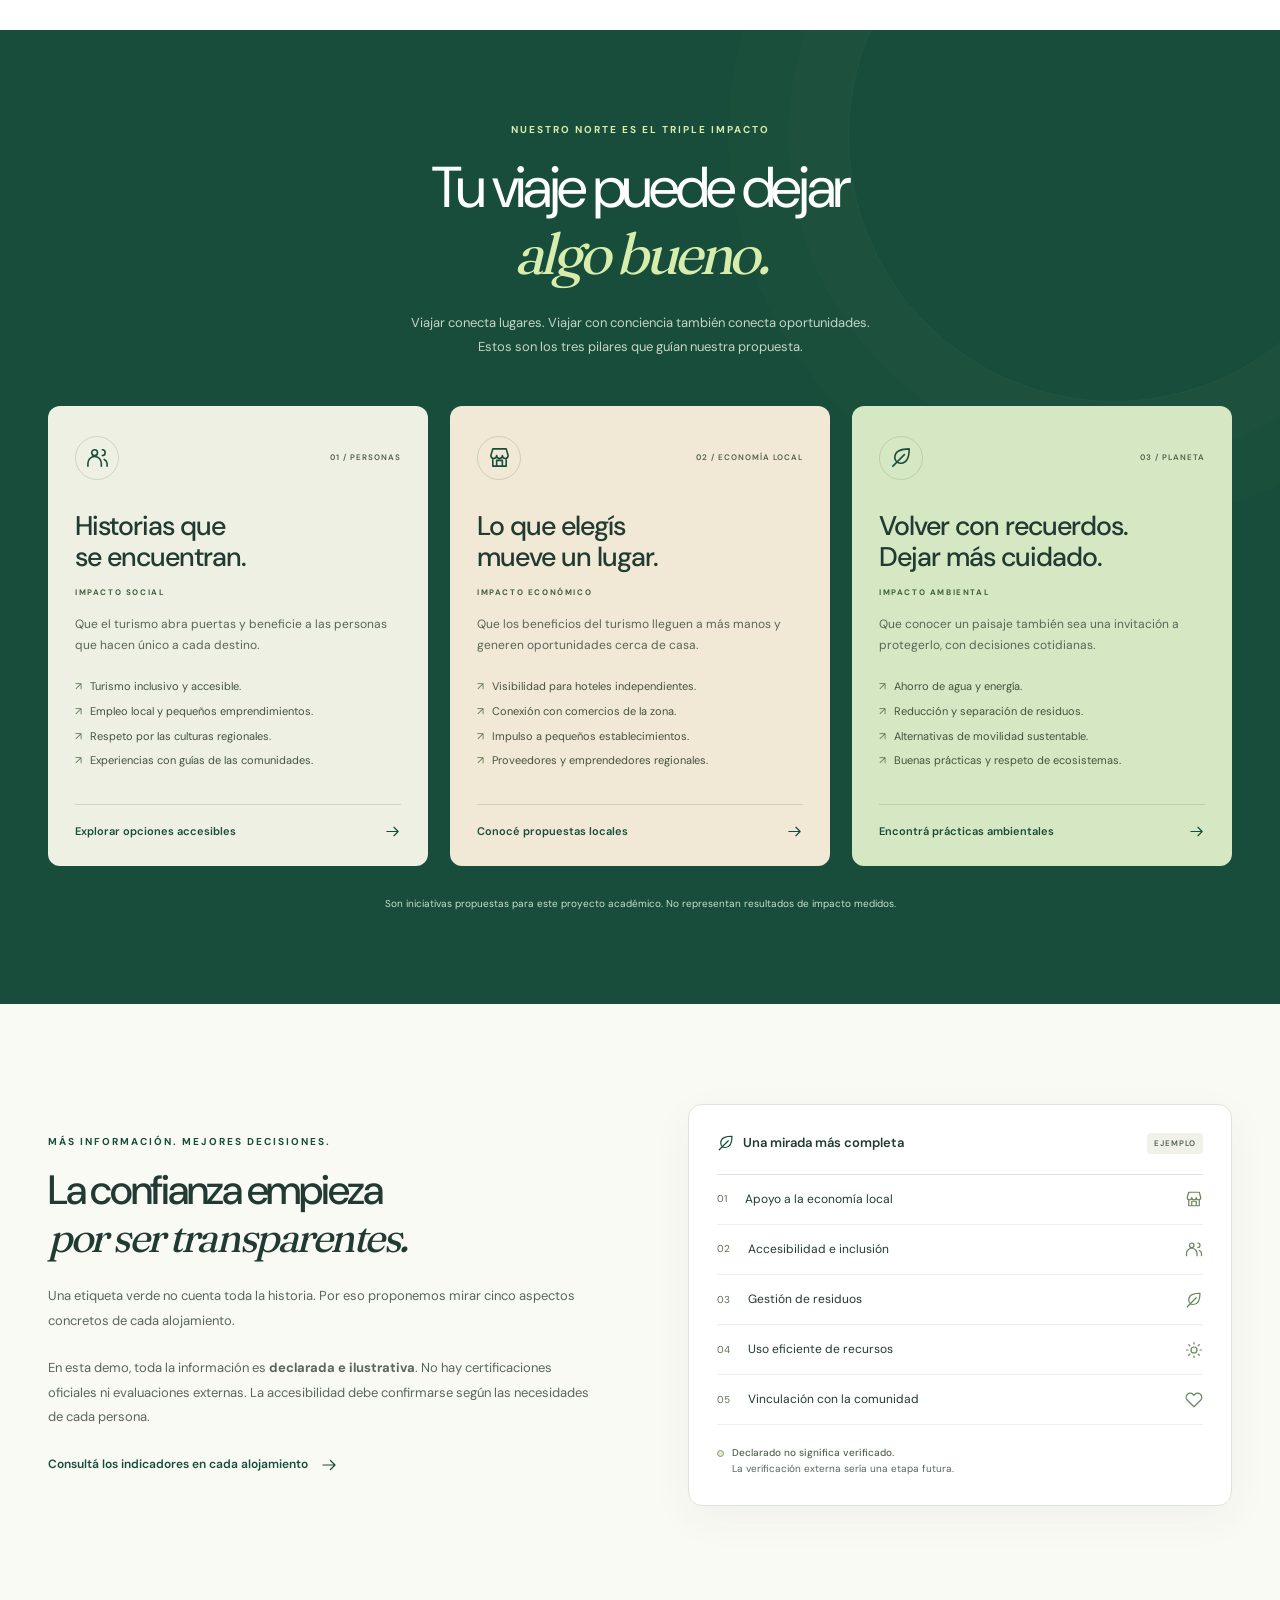
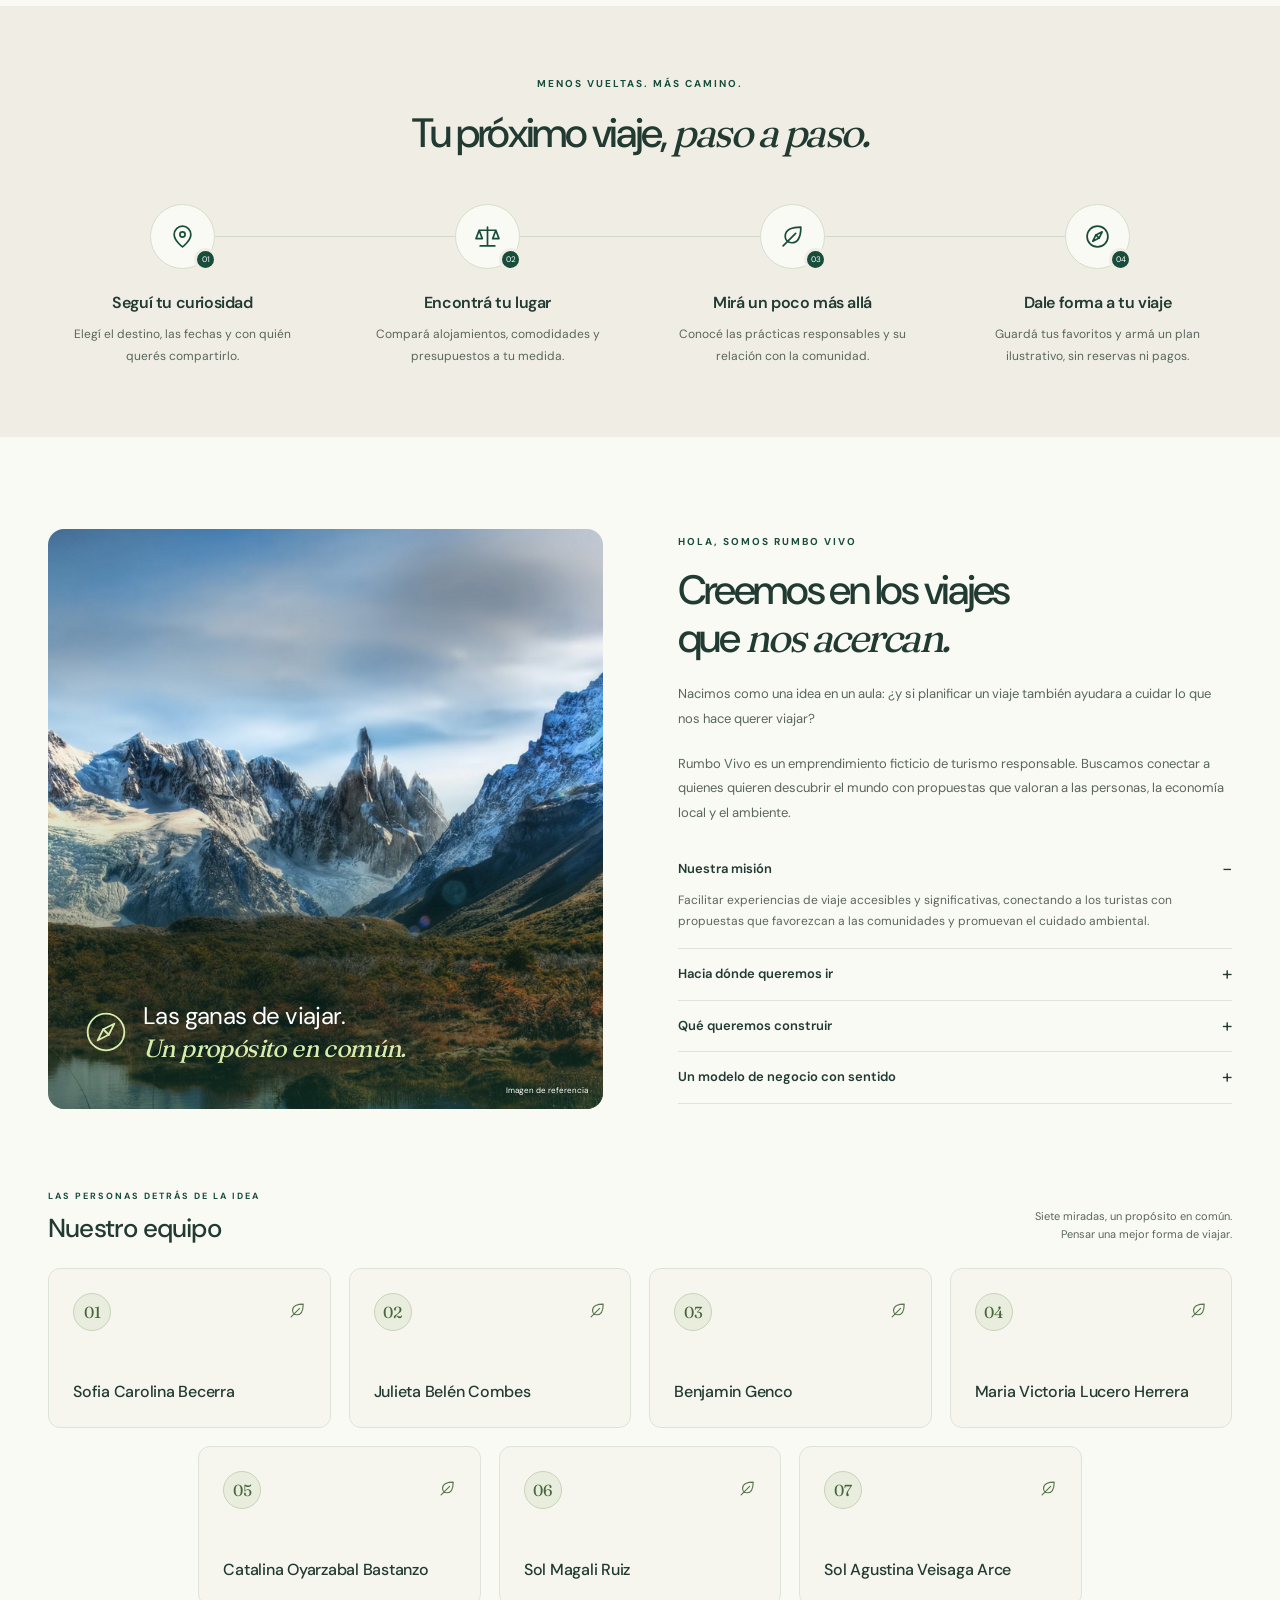
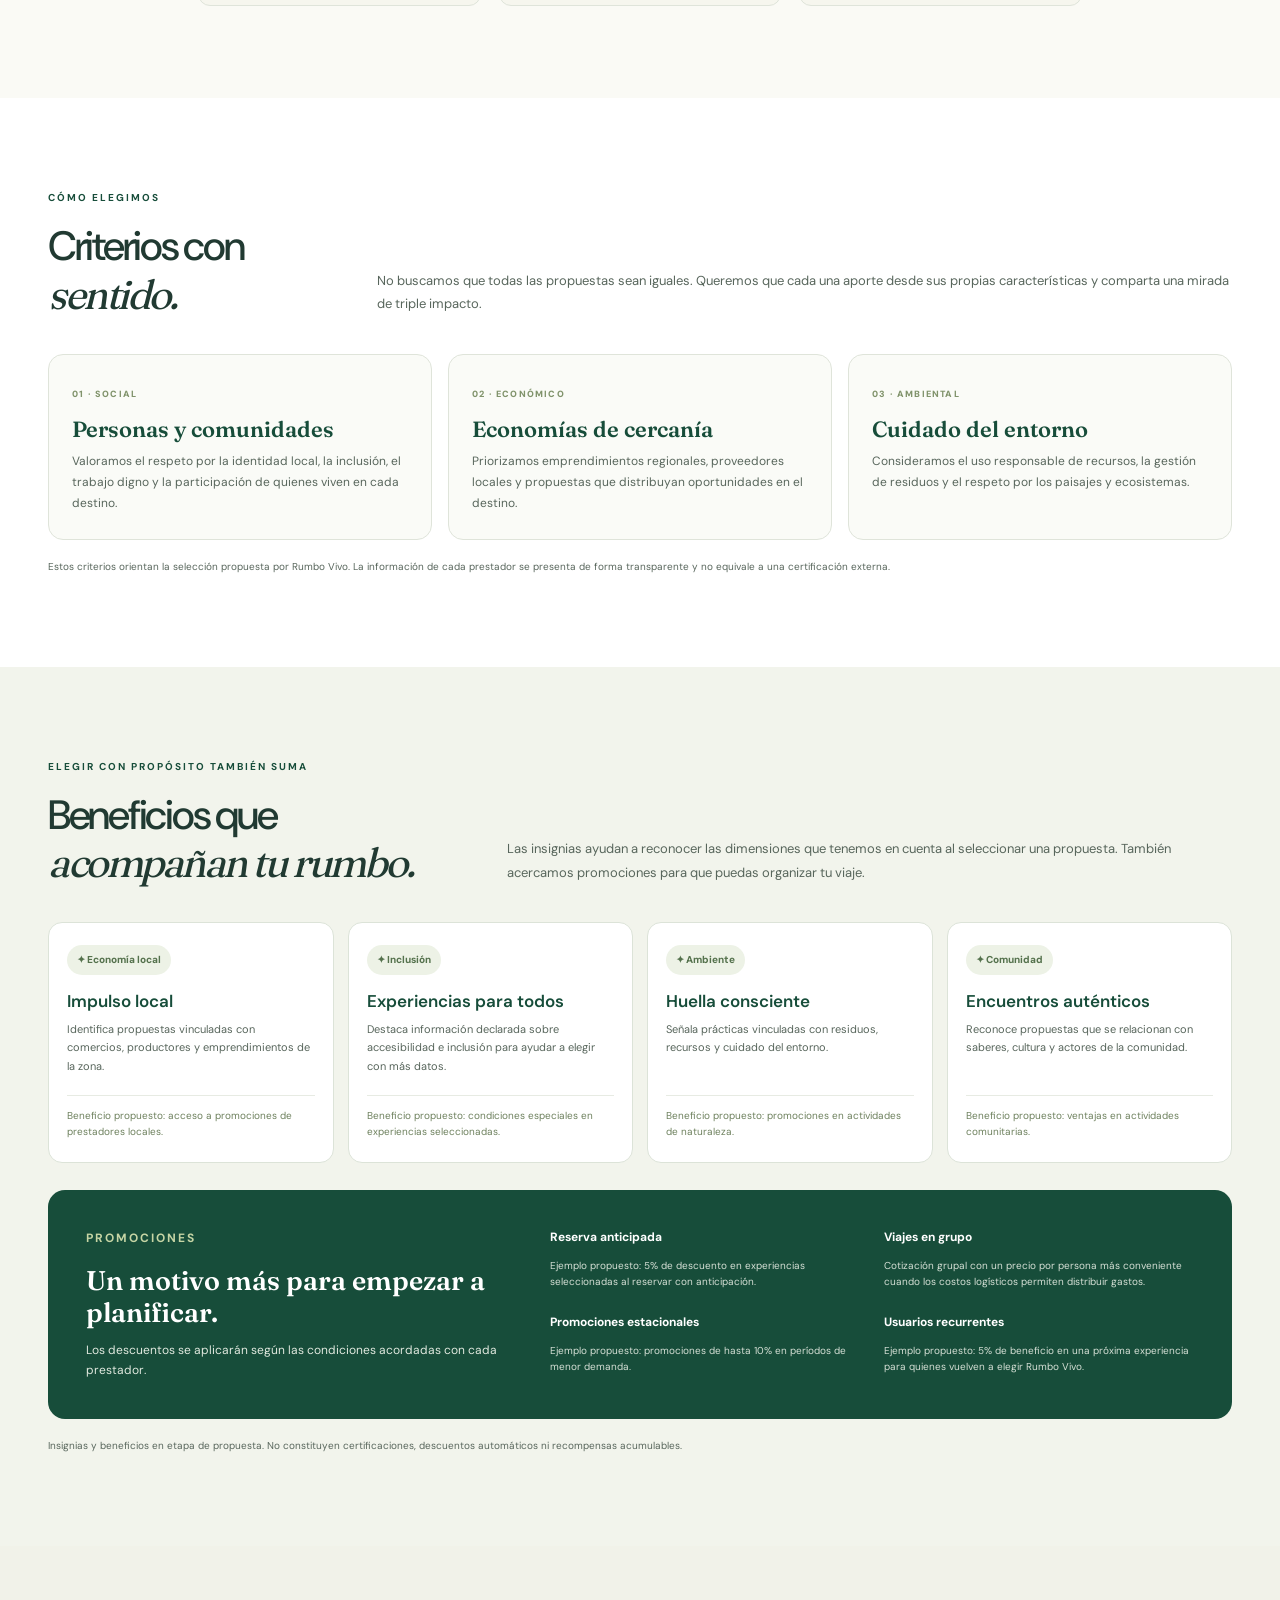
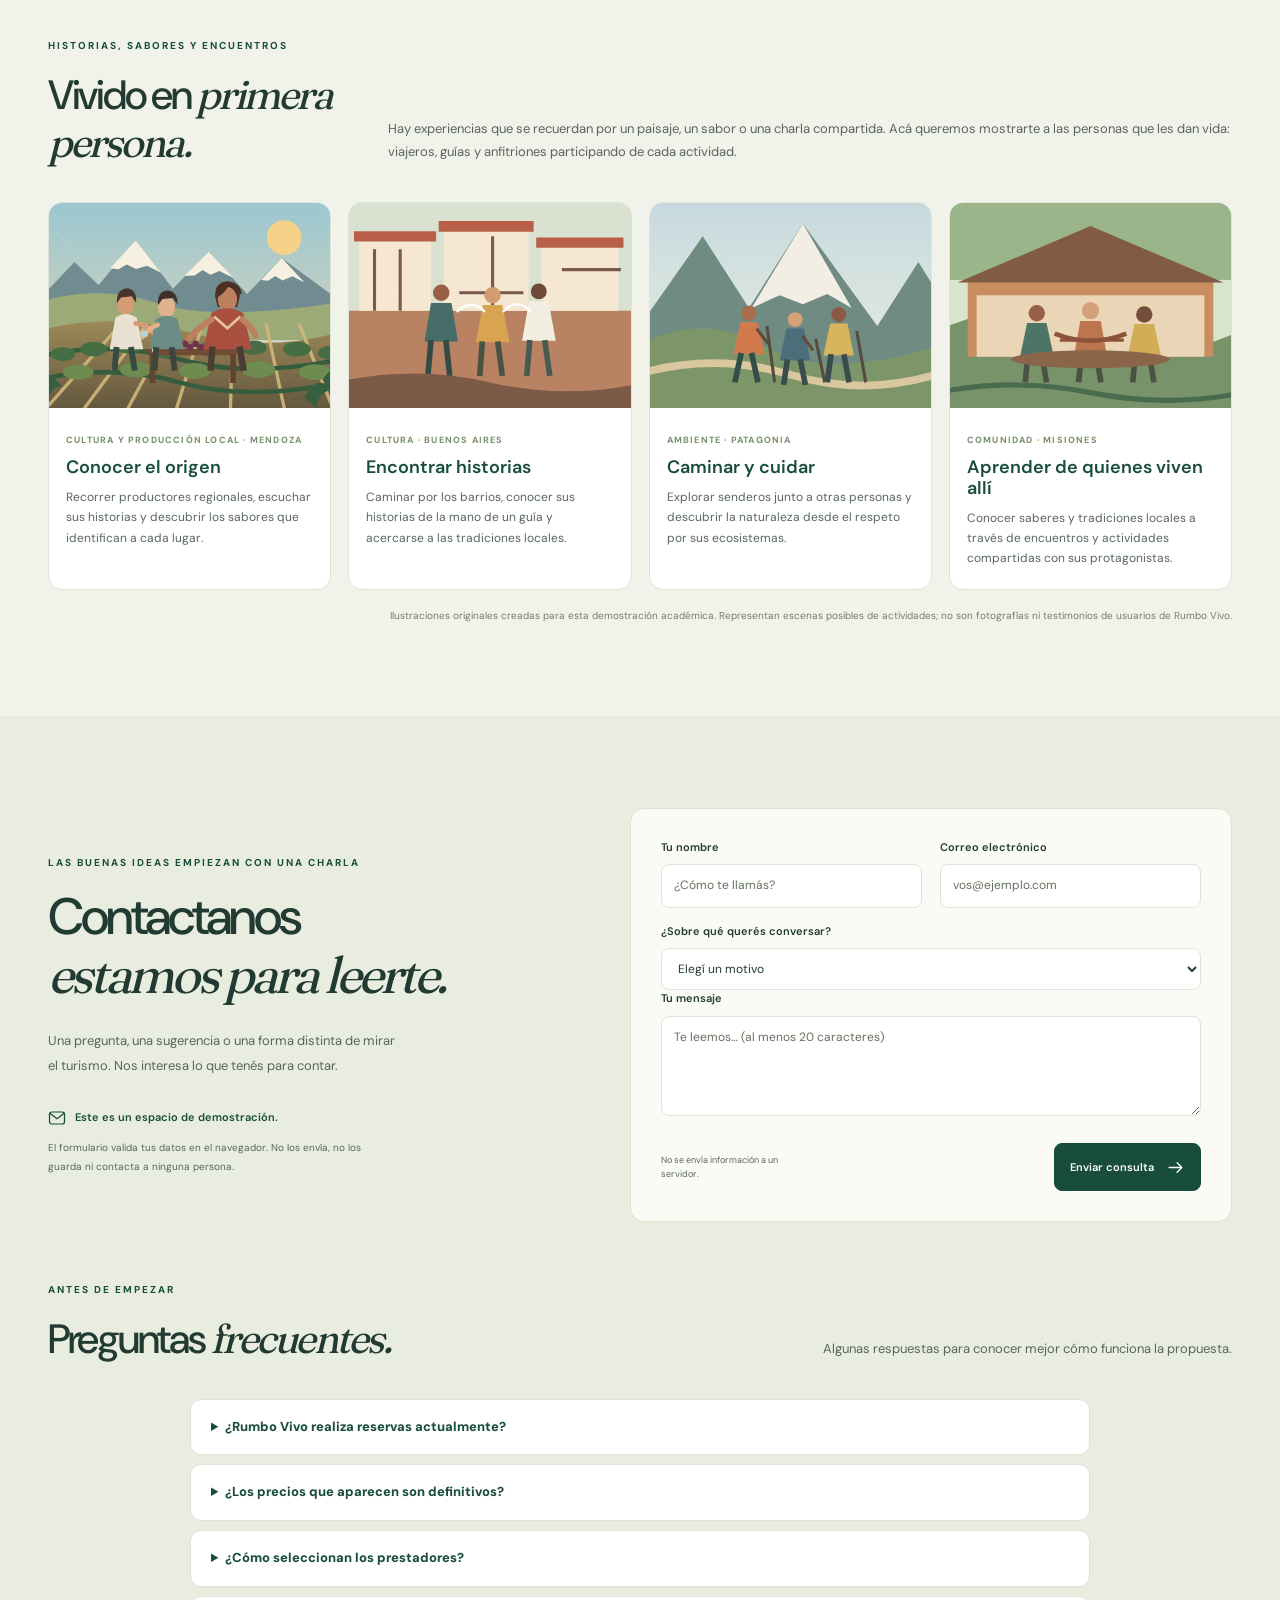
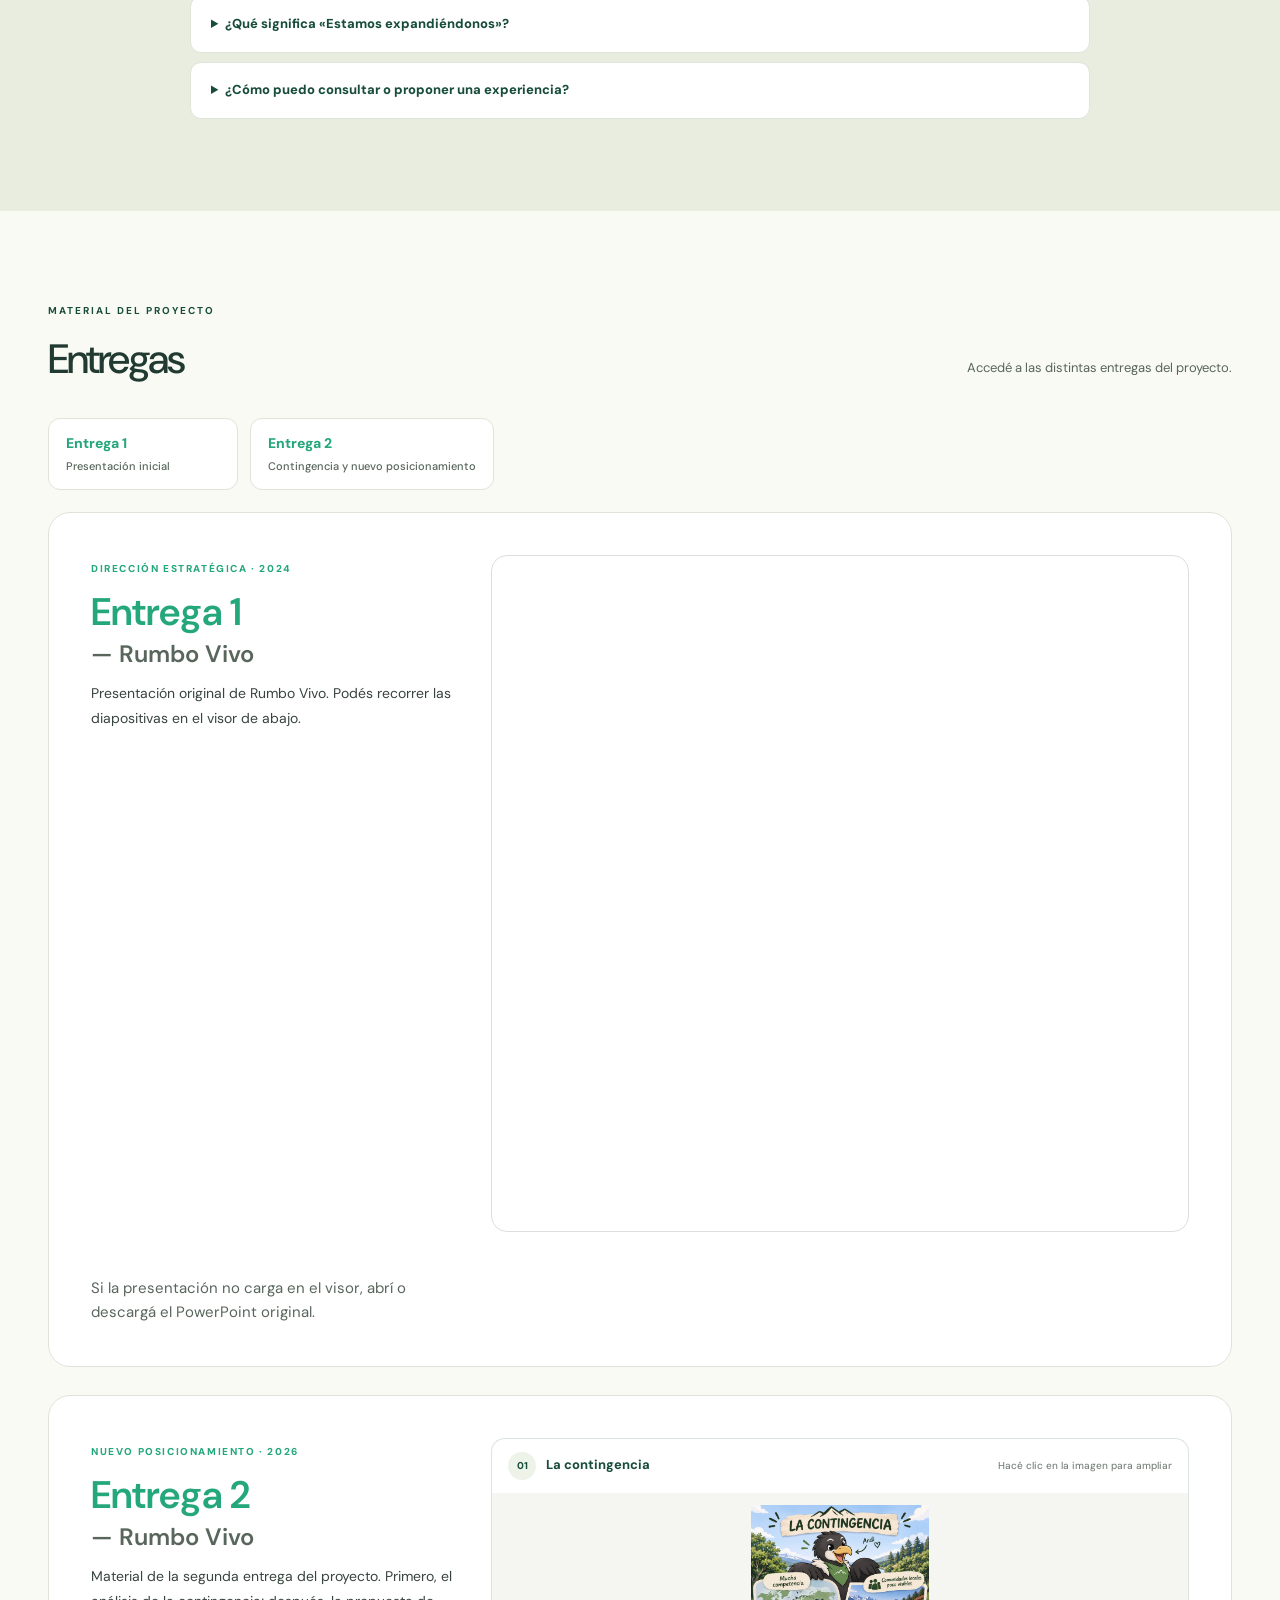
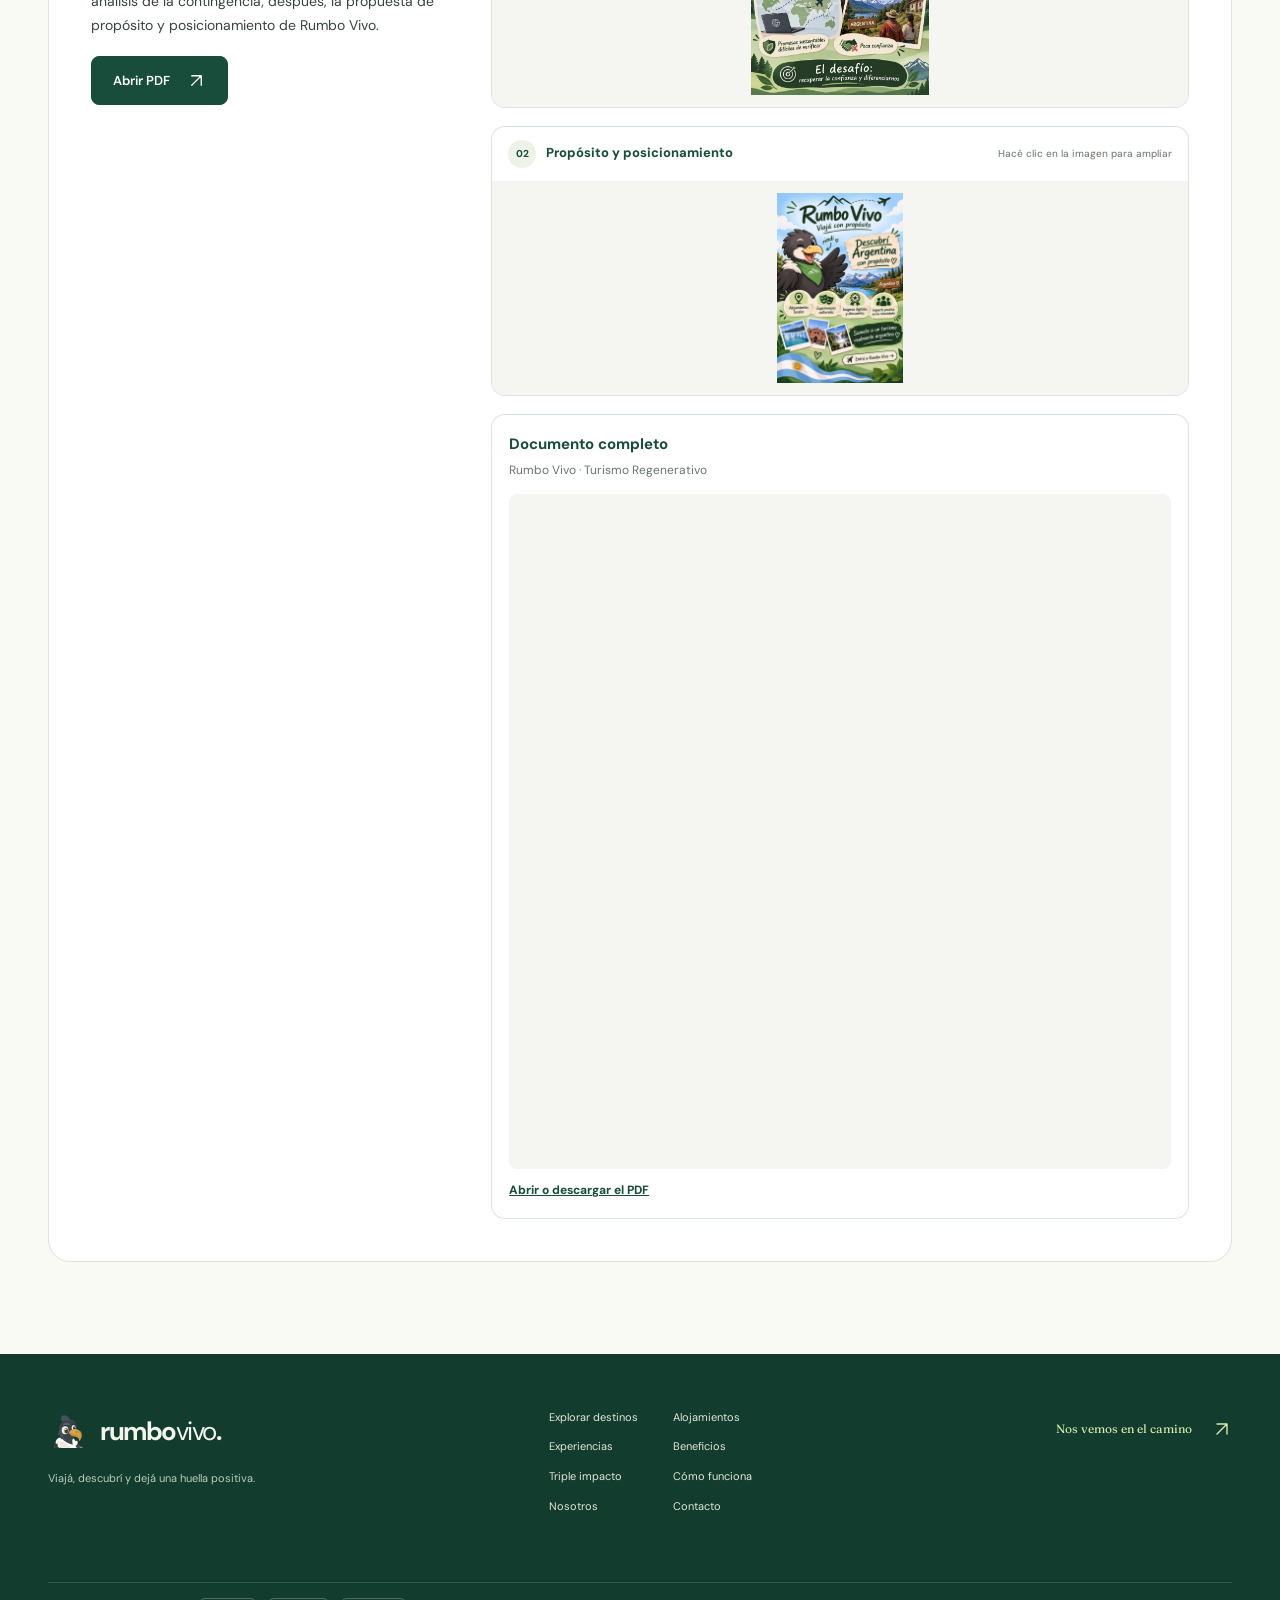
==== commit b29717d2: "Actualiza referencia de imagen de viñedo para evitar caché" ====
--- a/index.html
+++ b/index.html
@@ -1111,8 +1111,8 @@
           </div>
           <div class="lived-grid">
             <article class="lived-card reveal">
-              <a class="lived-photo" href="assets/images/vivido-vinedo.svg" target="_blank" rel="noopener" aria-label="Ampliar ilustración de visitantes recorriendo un viñedo">
-                <img src="assets/images/vivido-vinedo.svg" alt="Visitantes recorren un viñedo y conocen la producción local en Mendoza" loading="lazy" />
+              <a class="lived-photo" href="assets/images/vivido-vinedo-renovado.svg" target="_blank" rel="noopener" aria-label="Ampliar ilustración de visitantes recorriendo un viñedo">
+                <img src="assets/images/vivido-vinedo-renovado.svg" alt="Visitantes recorren un viñedo y conocen la producción local en Mendoza" loading="lazy" />
               </a>
               <div class="lived-card-copy">
                 <span class="lived-tag">CULTURA Y PRODUCCIÓN LOCAL · MENDOZA</span>
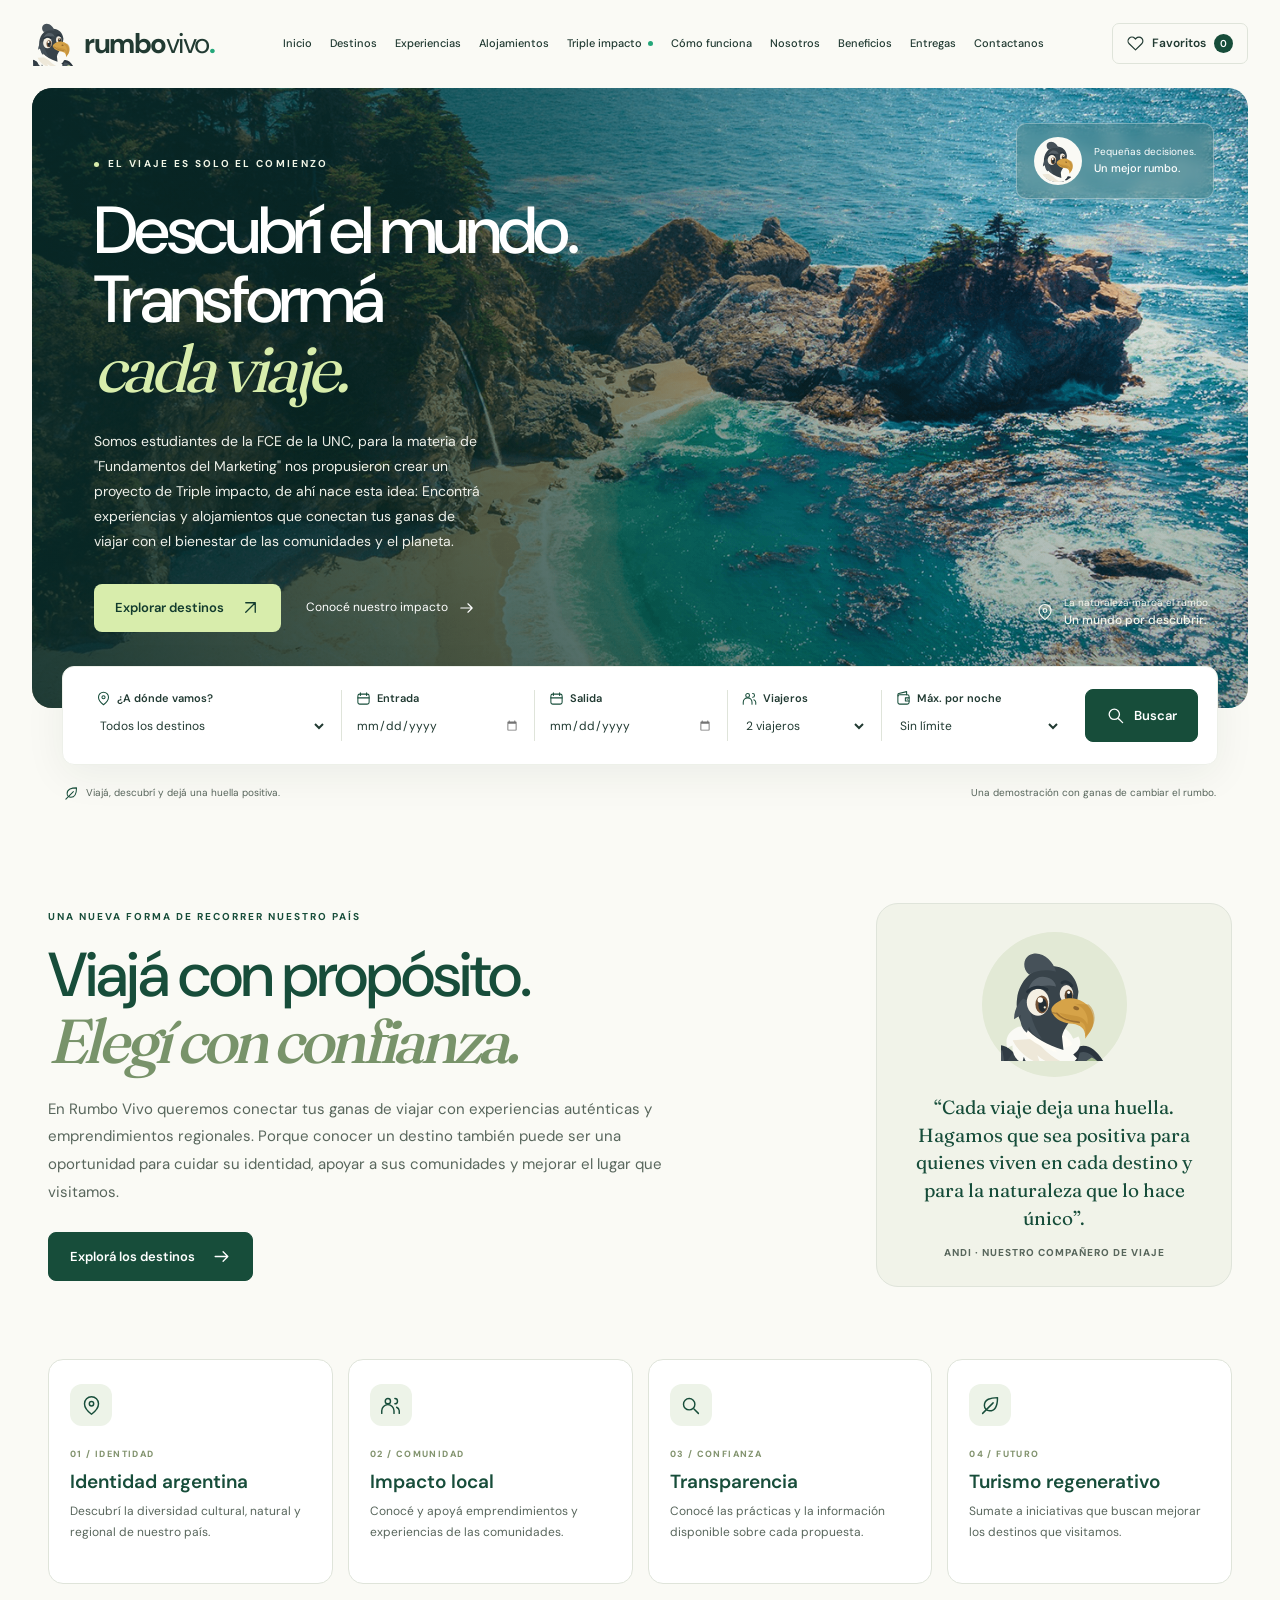
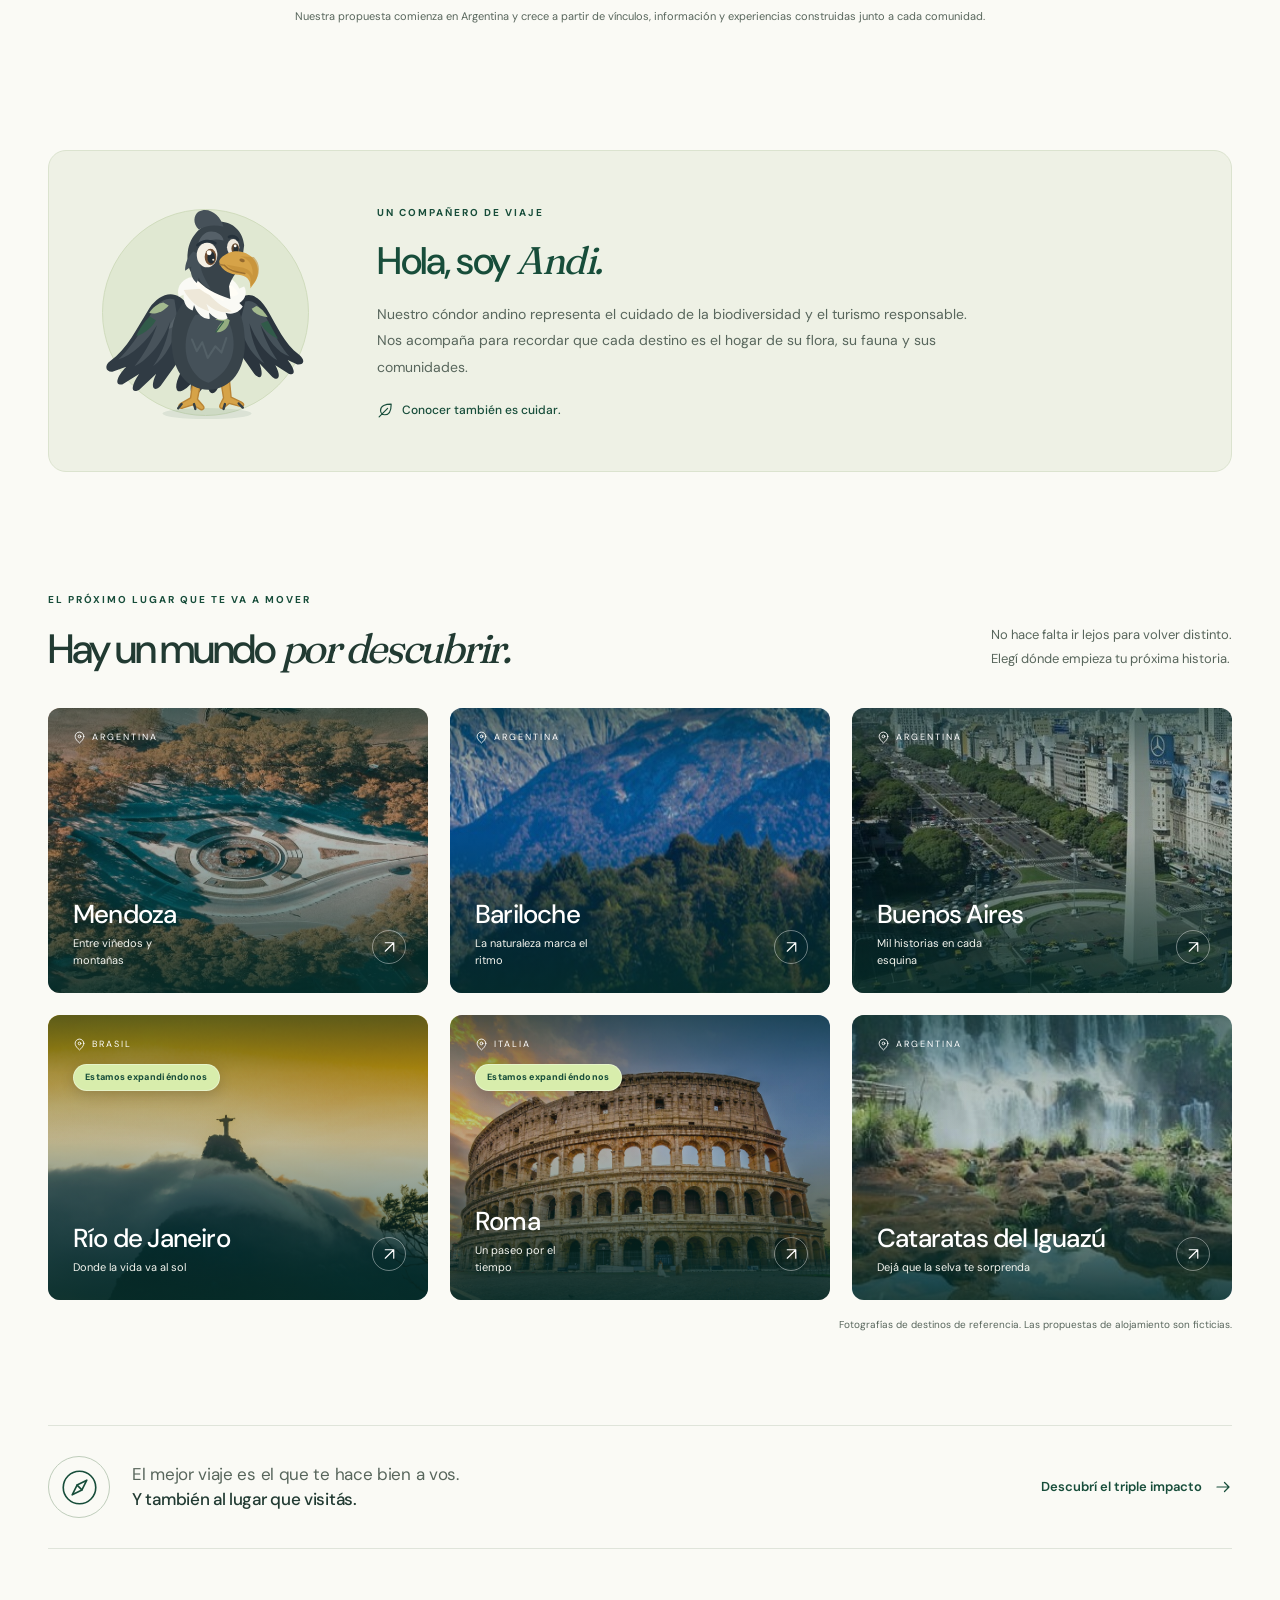
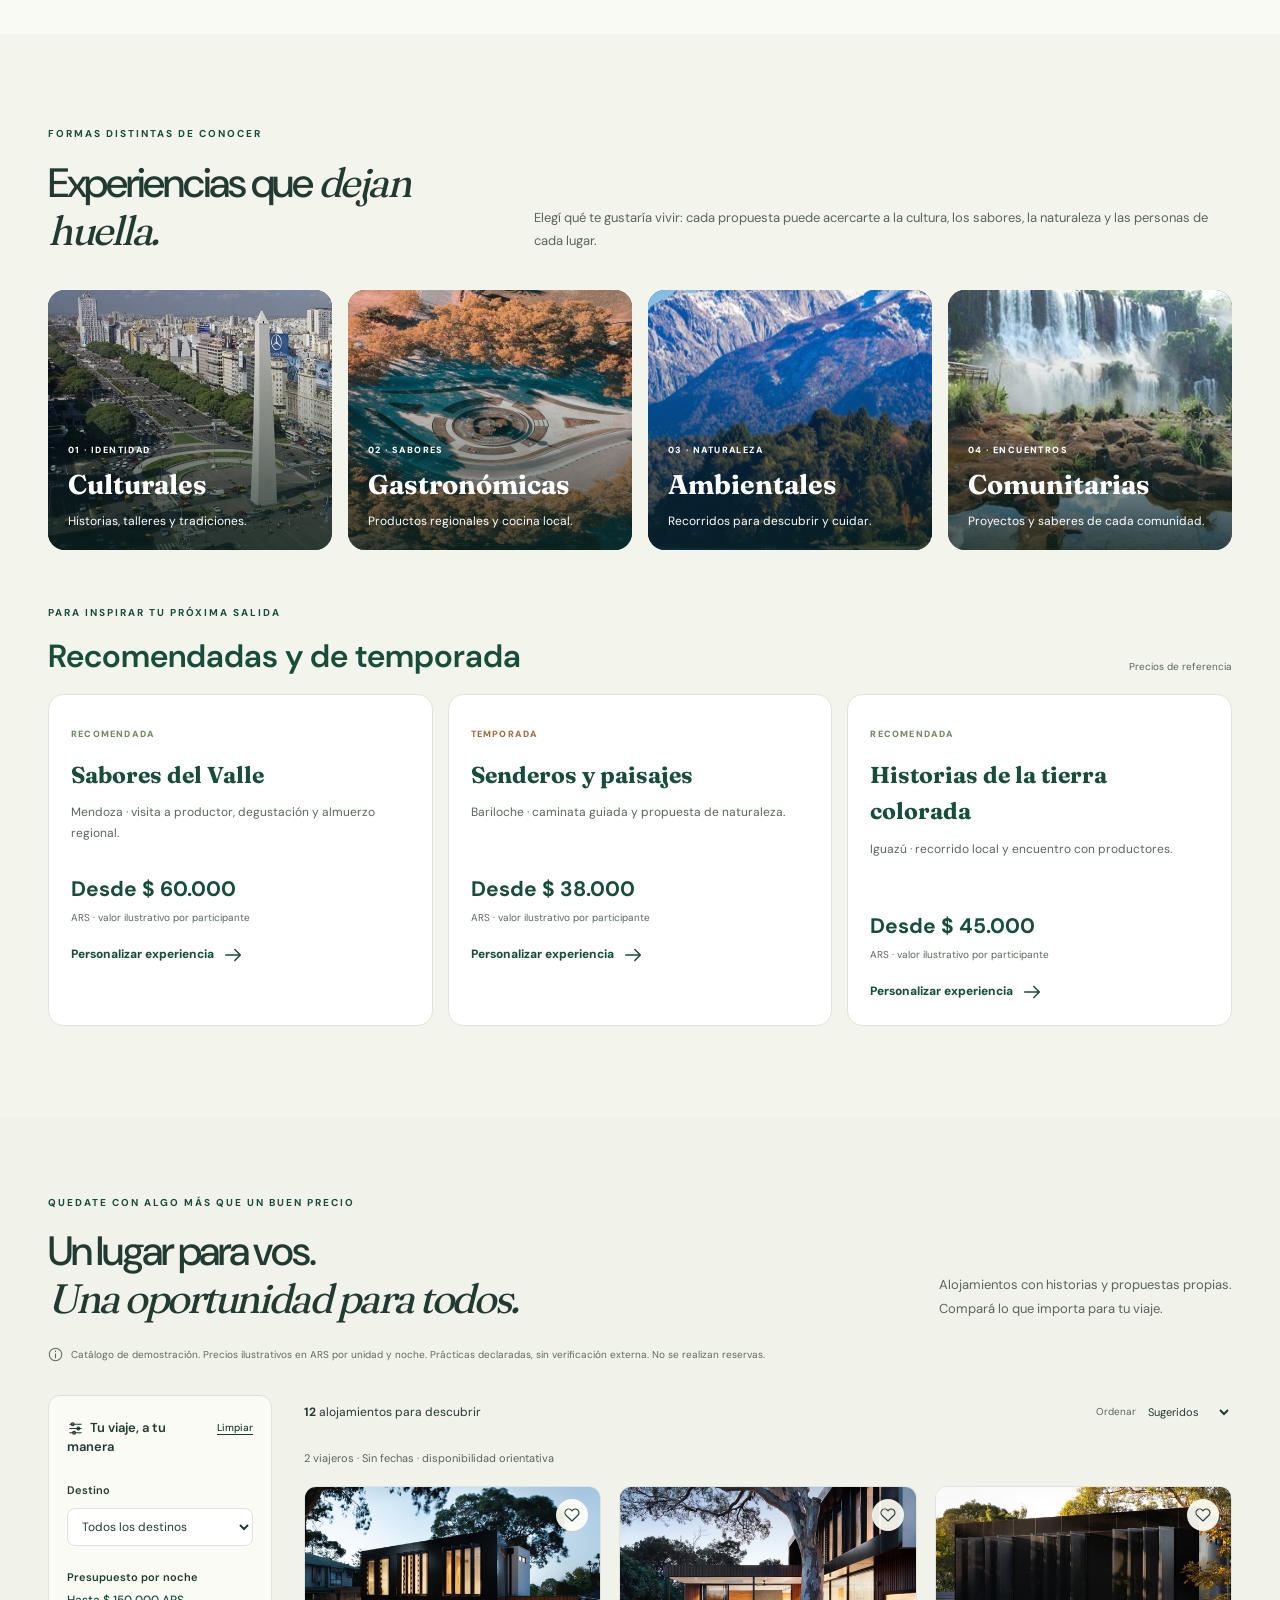
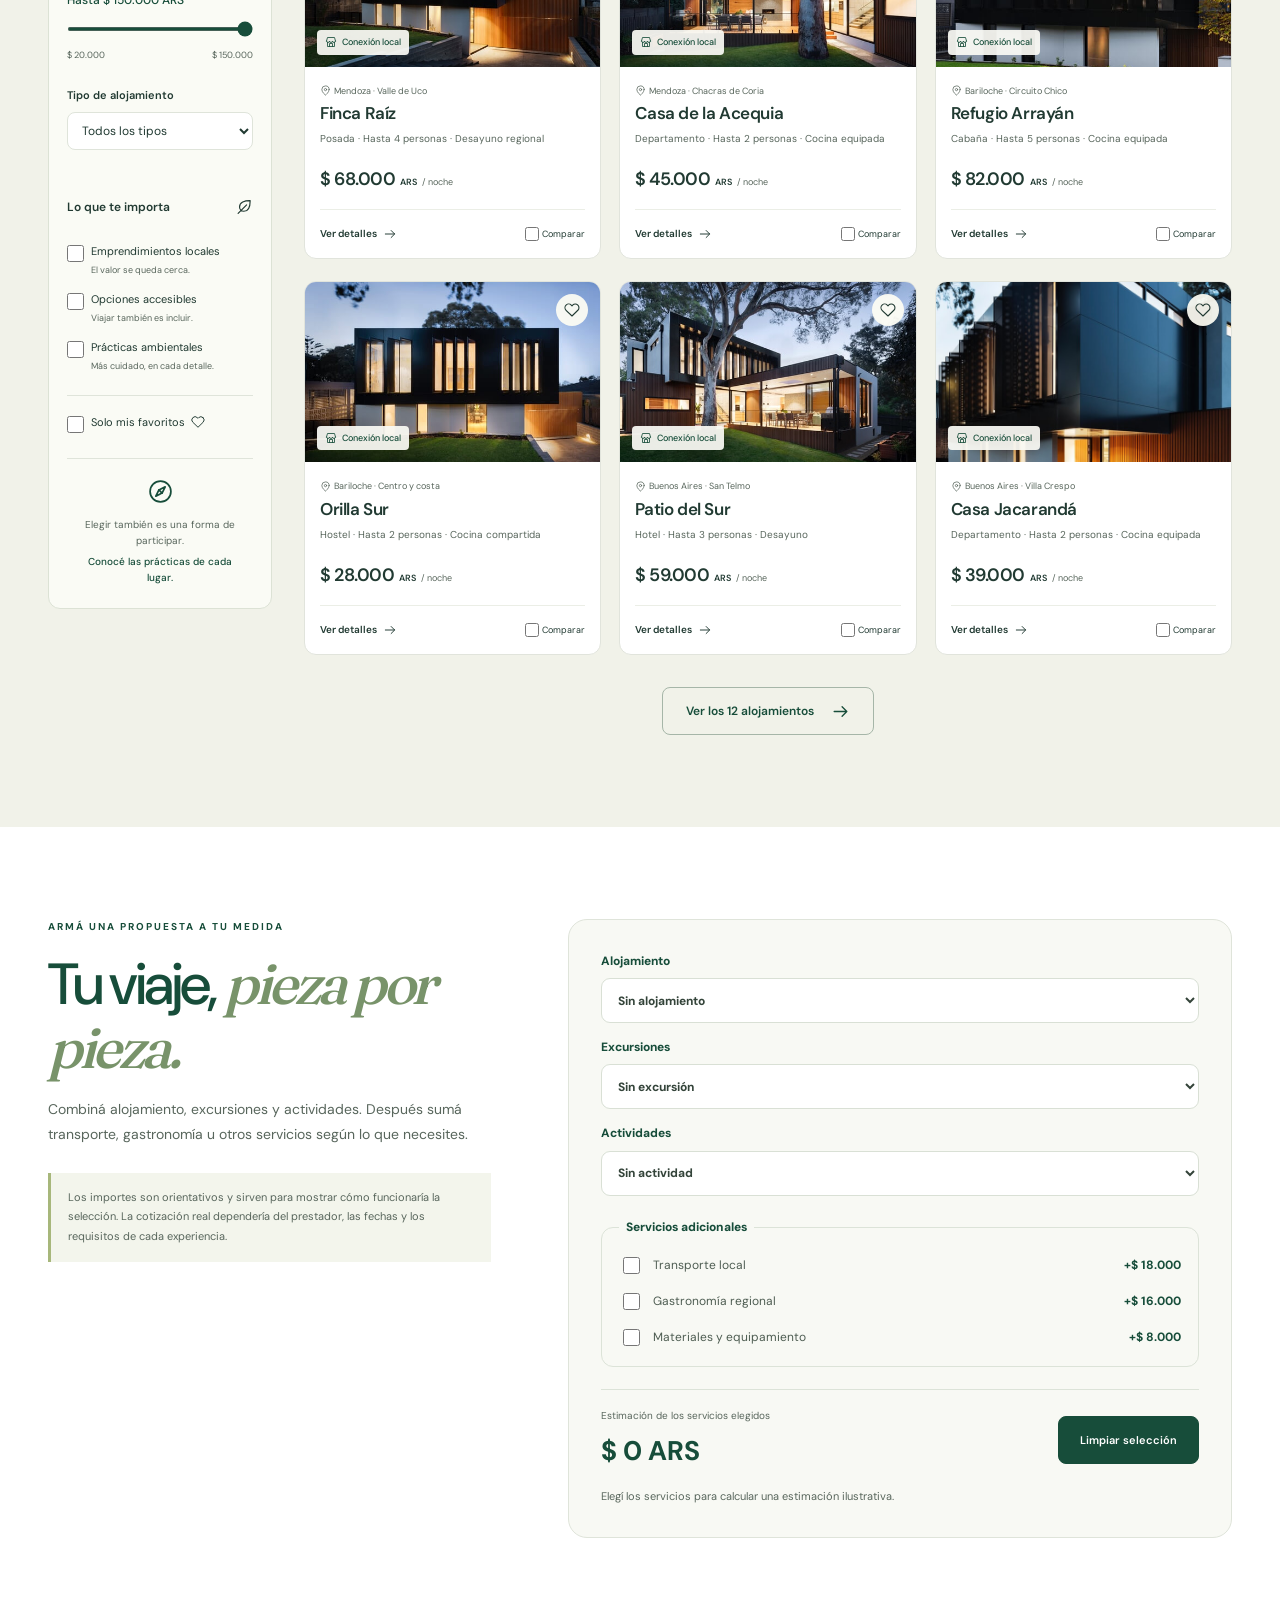
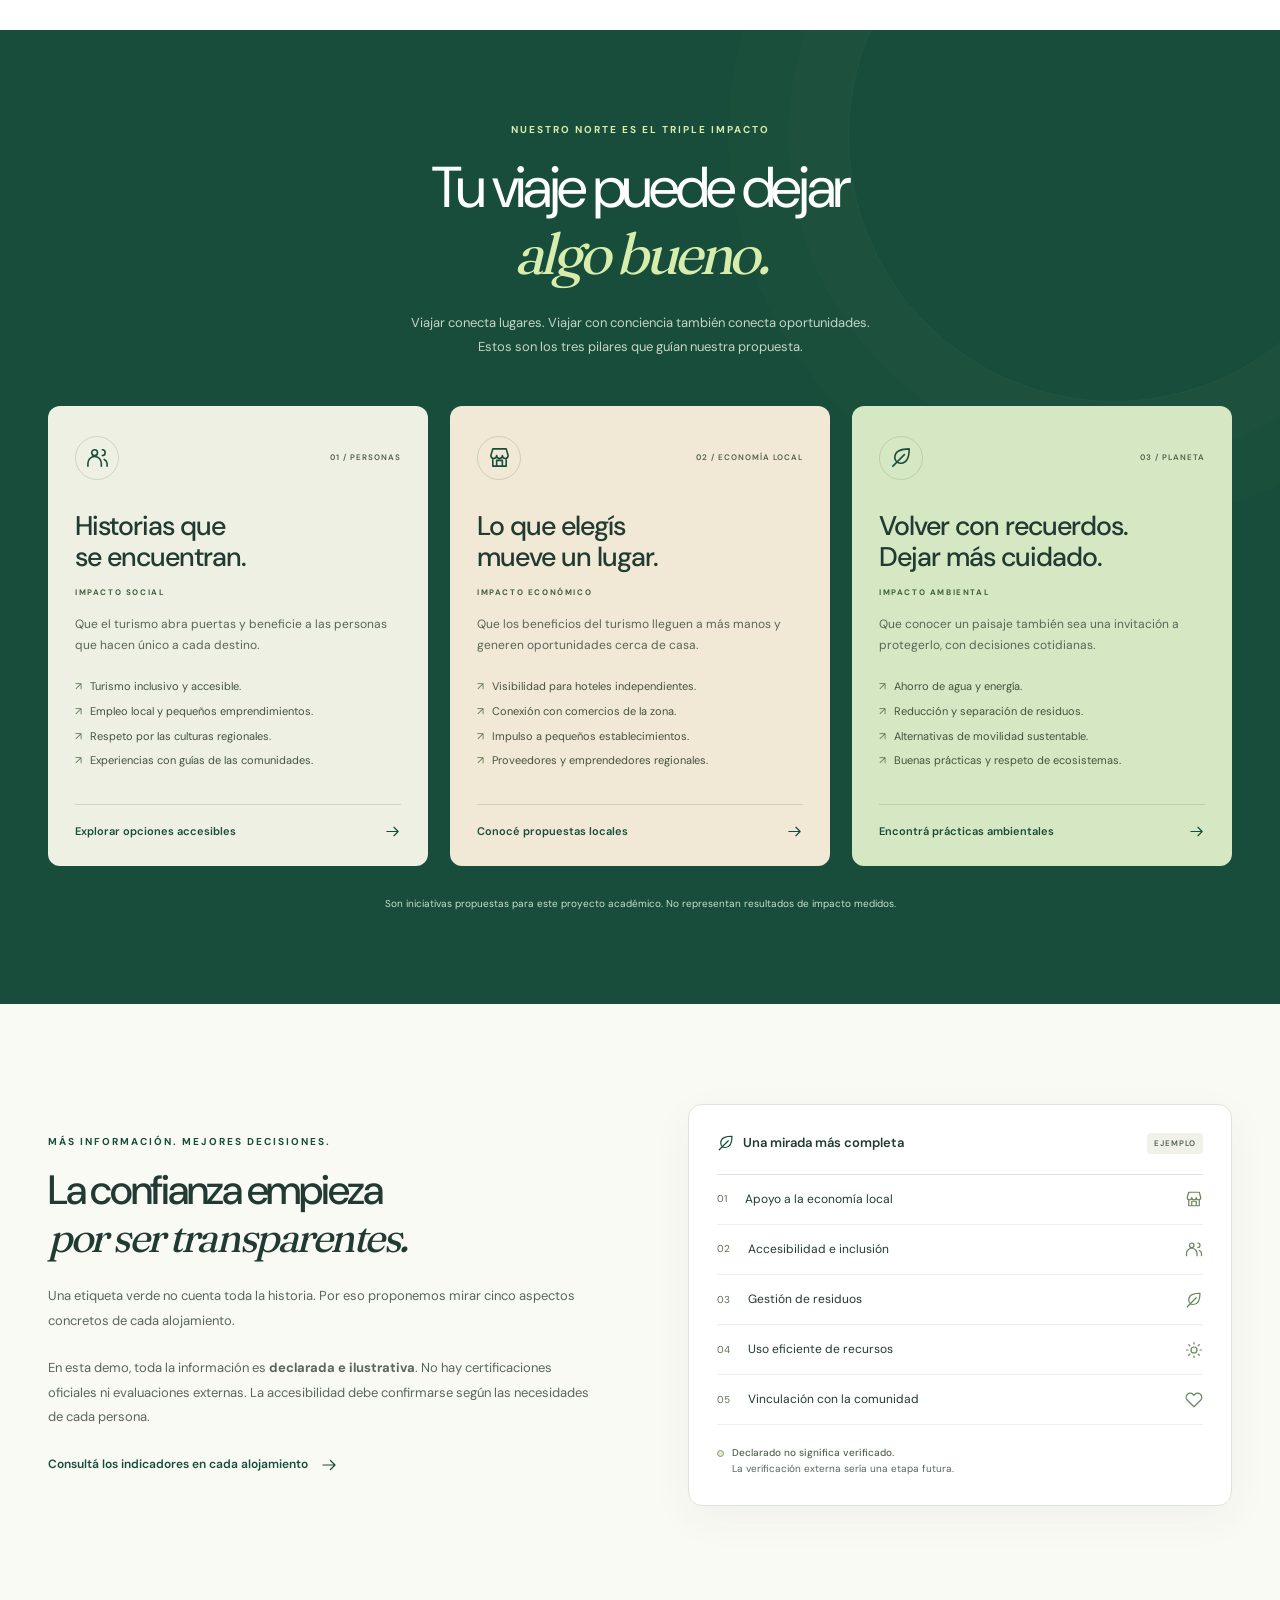
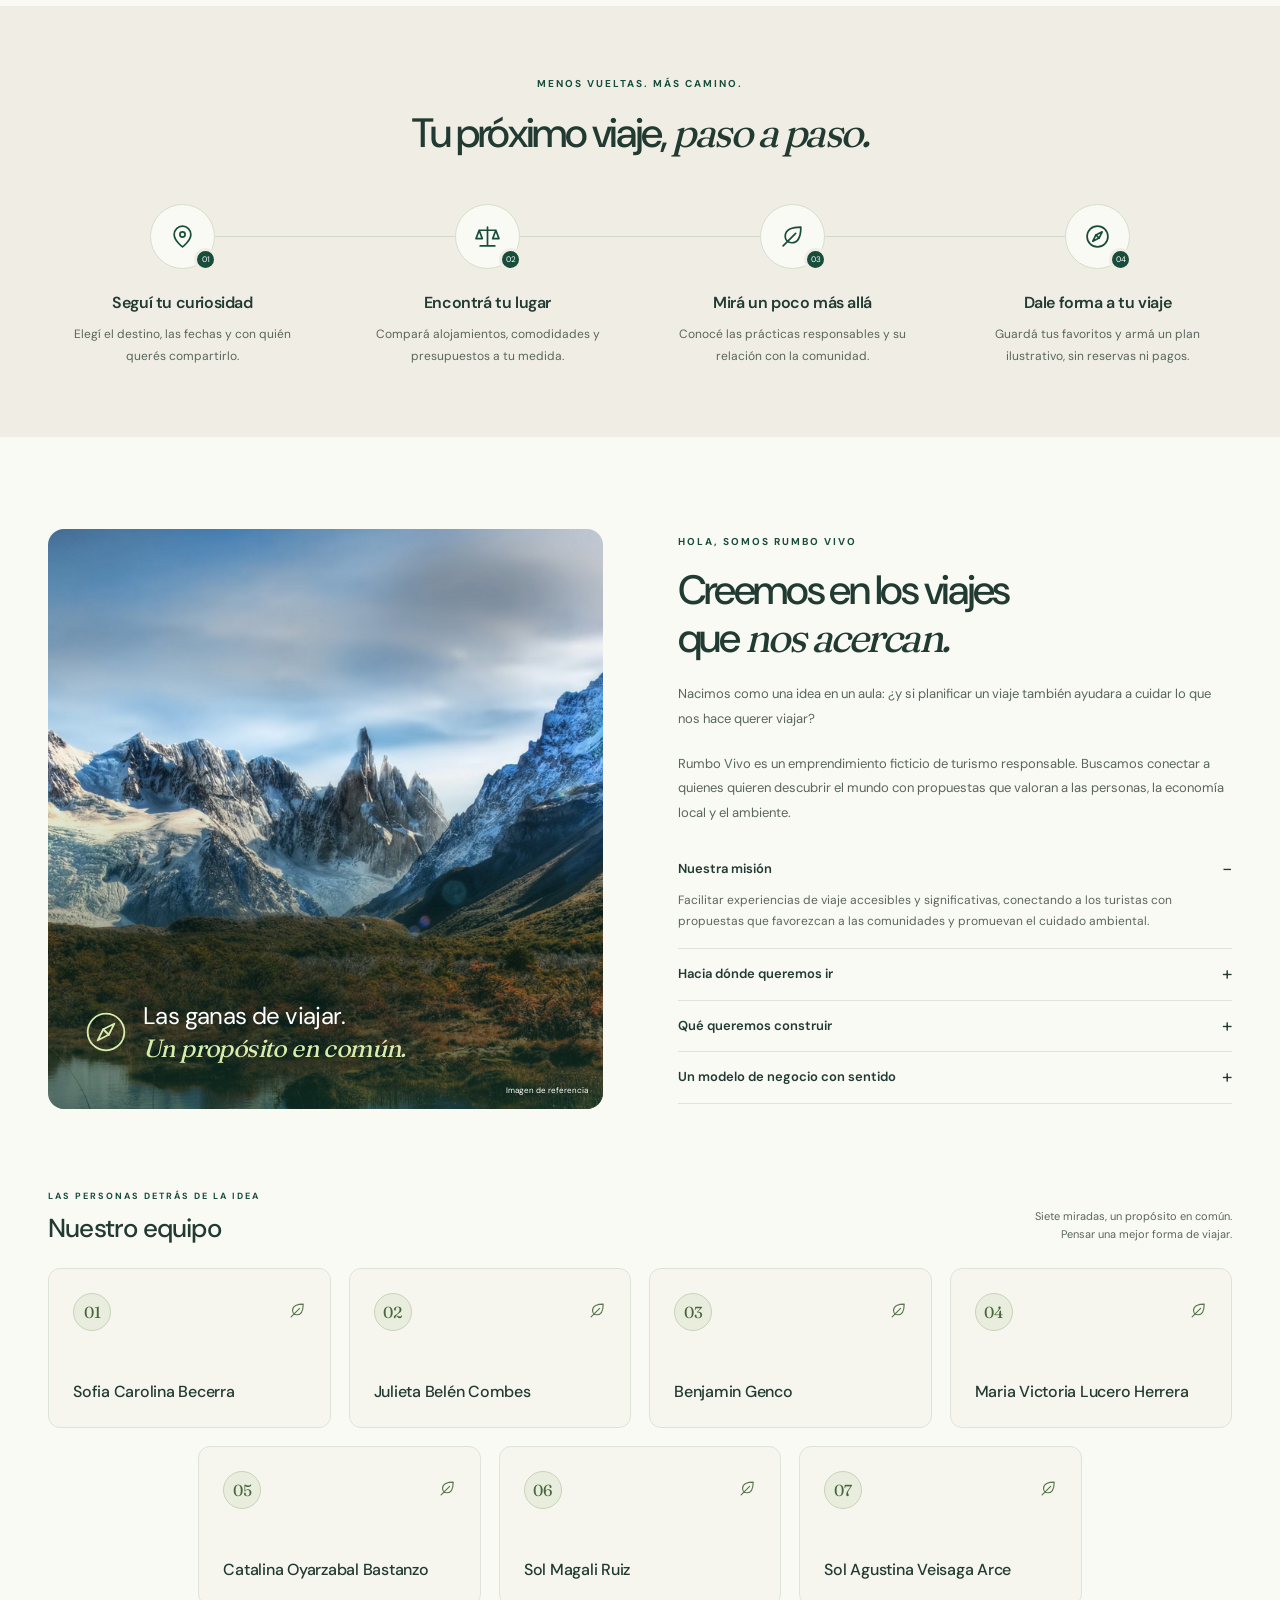
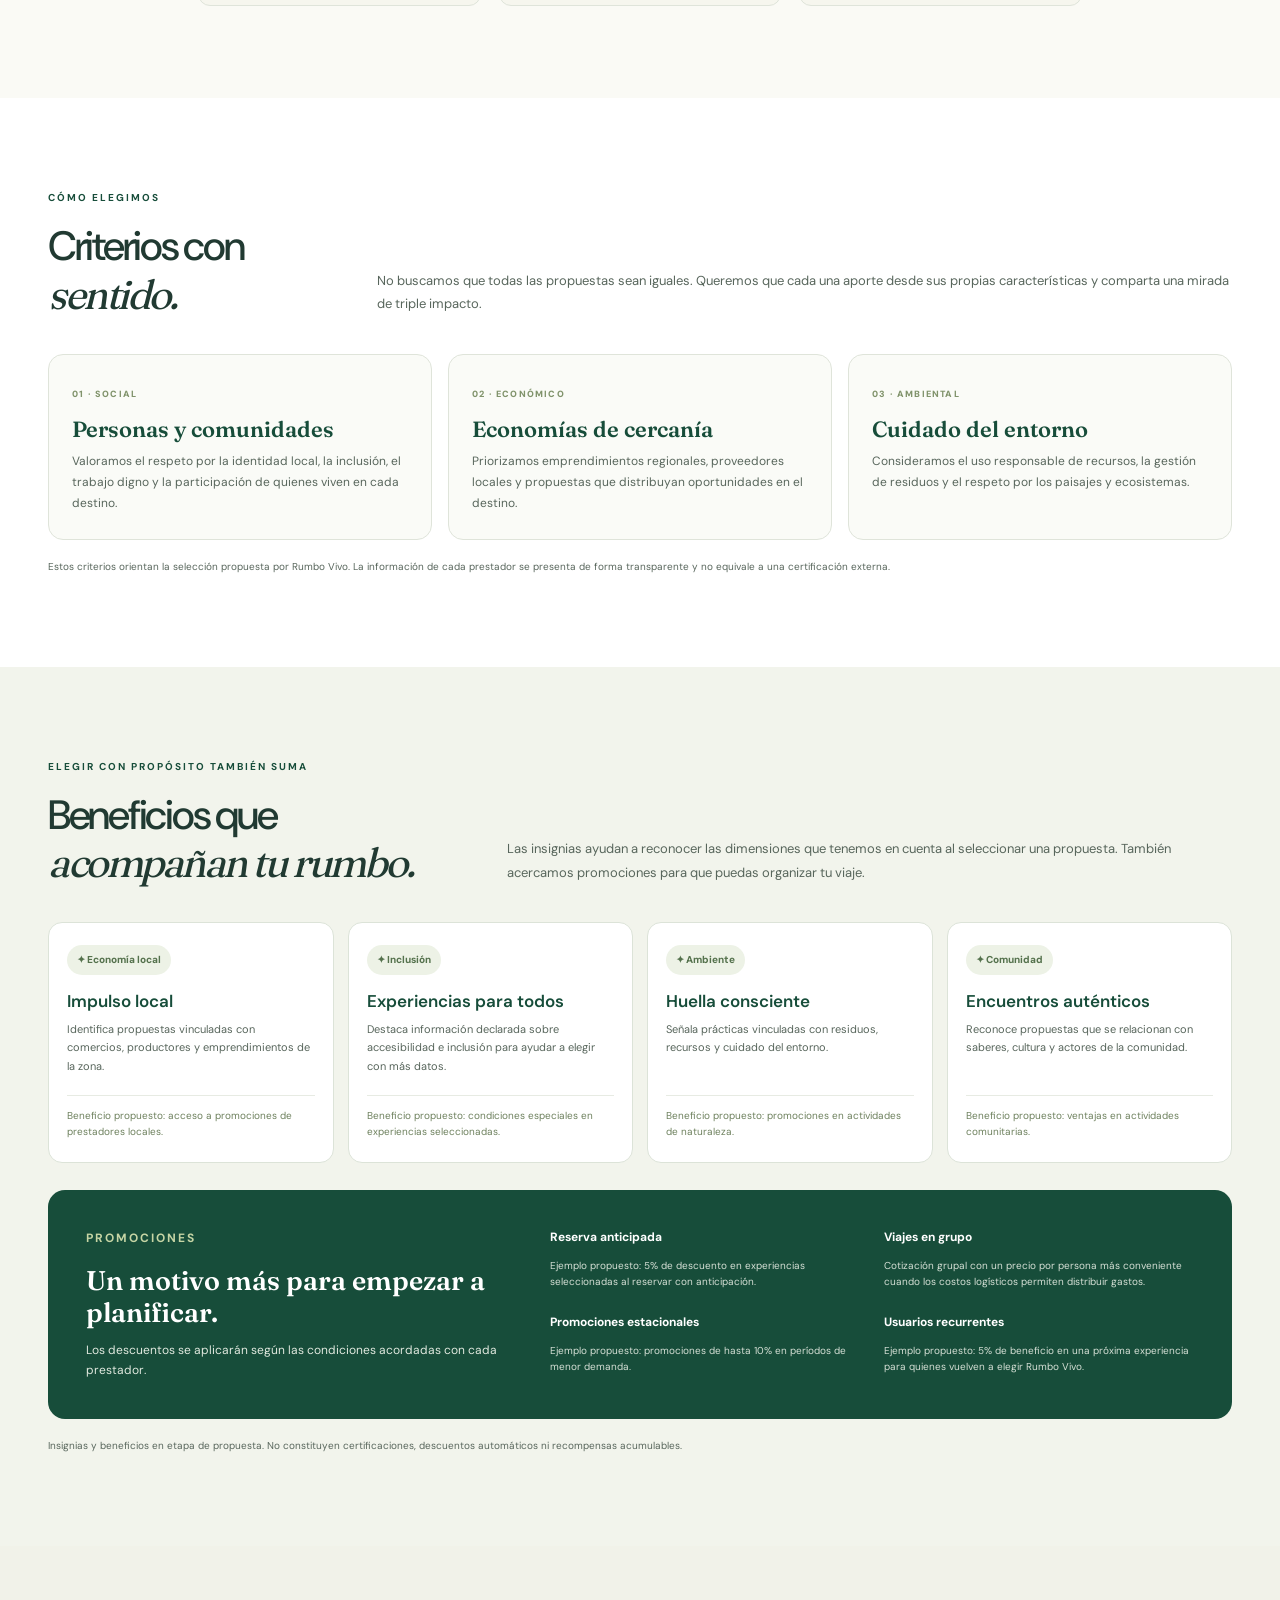
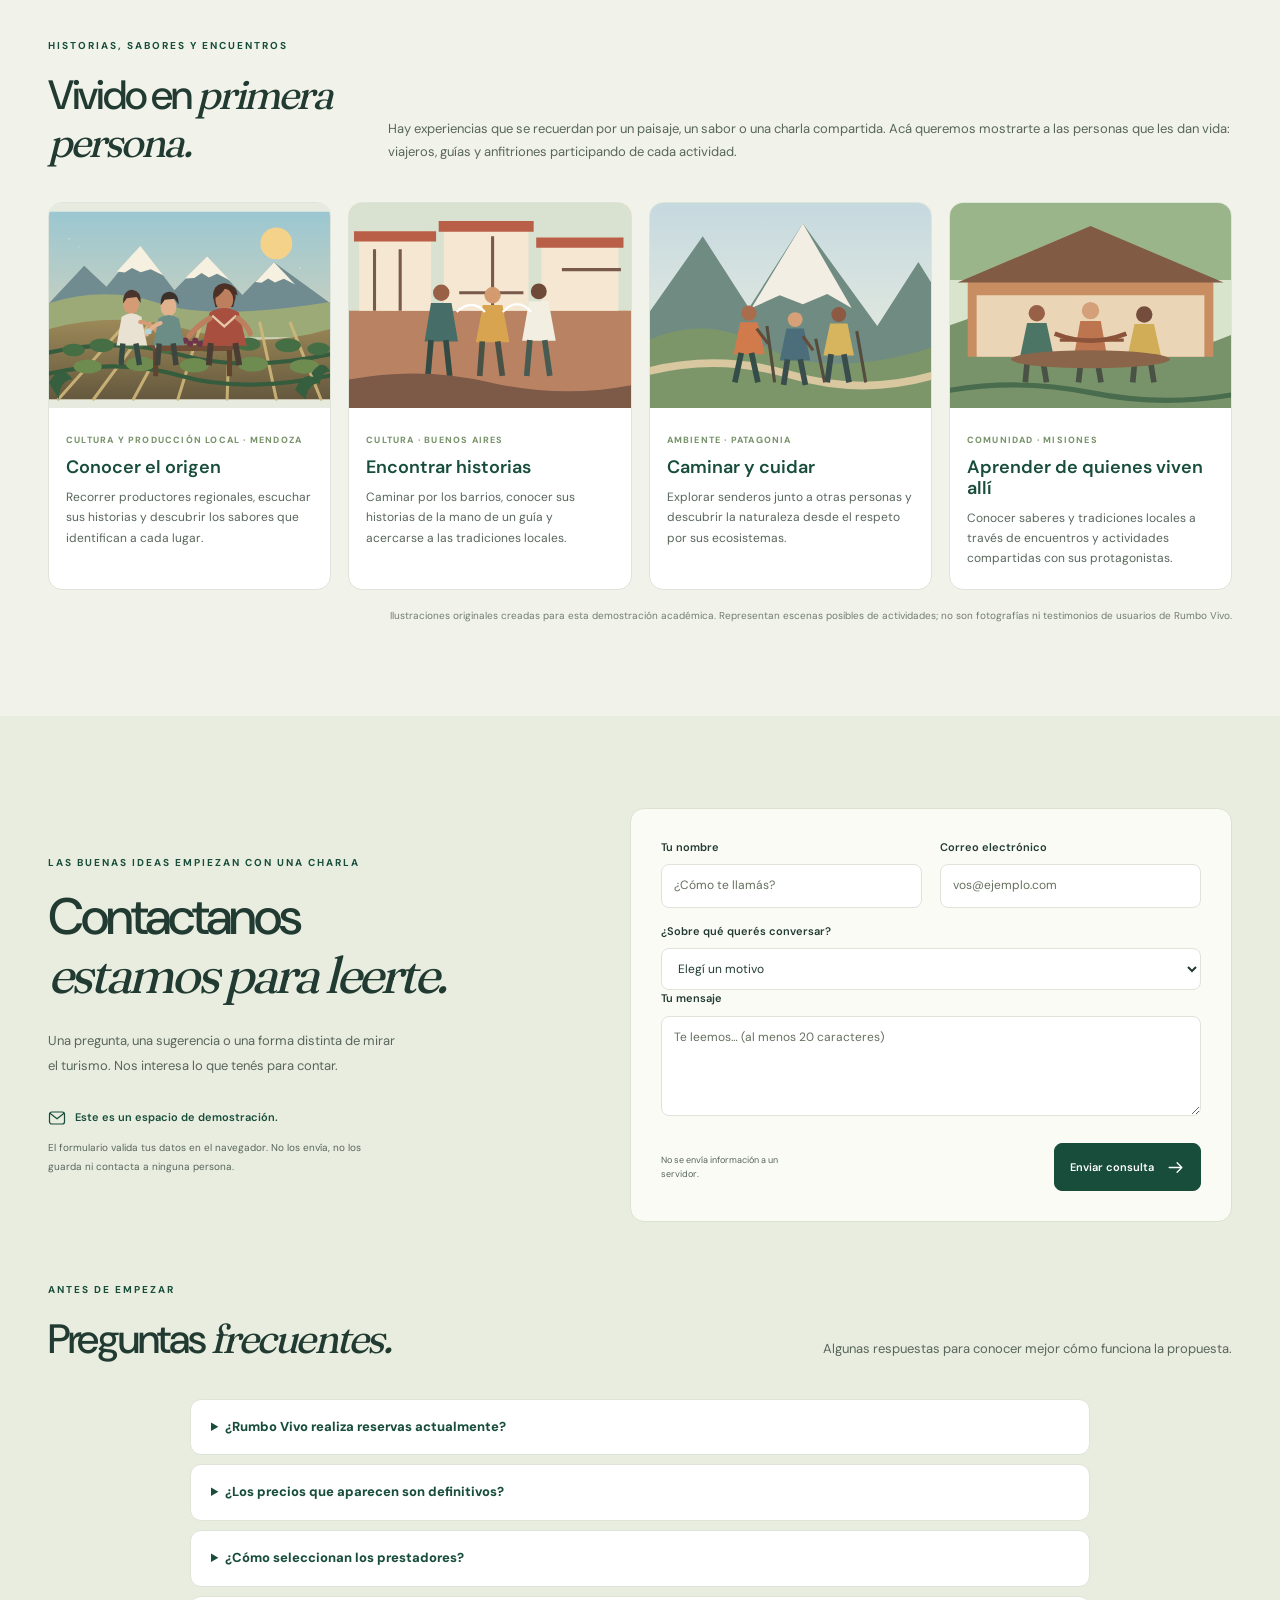
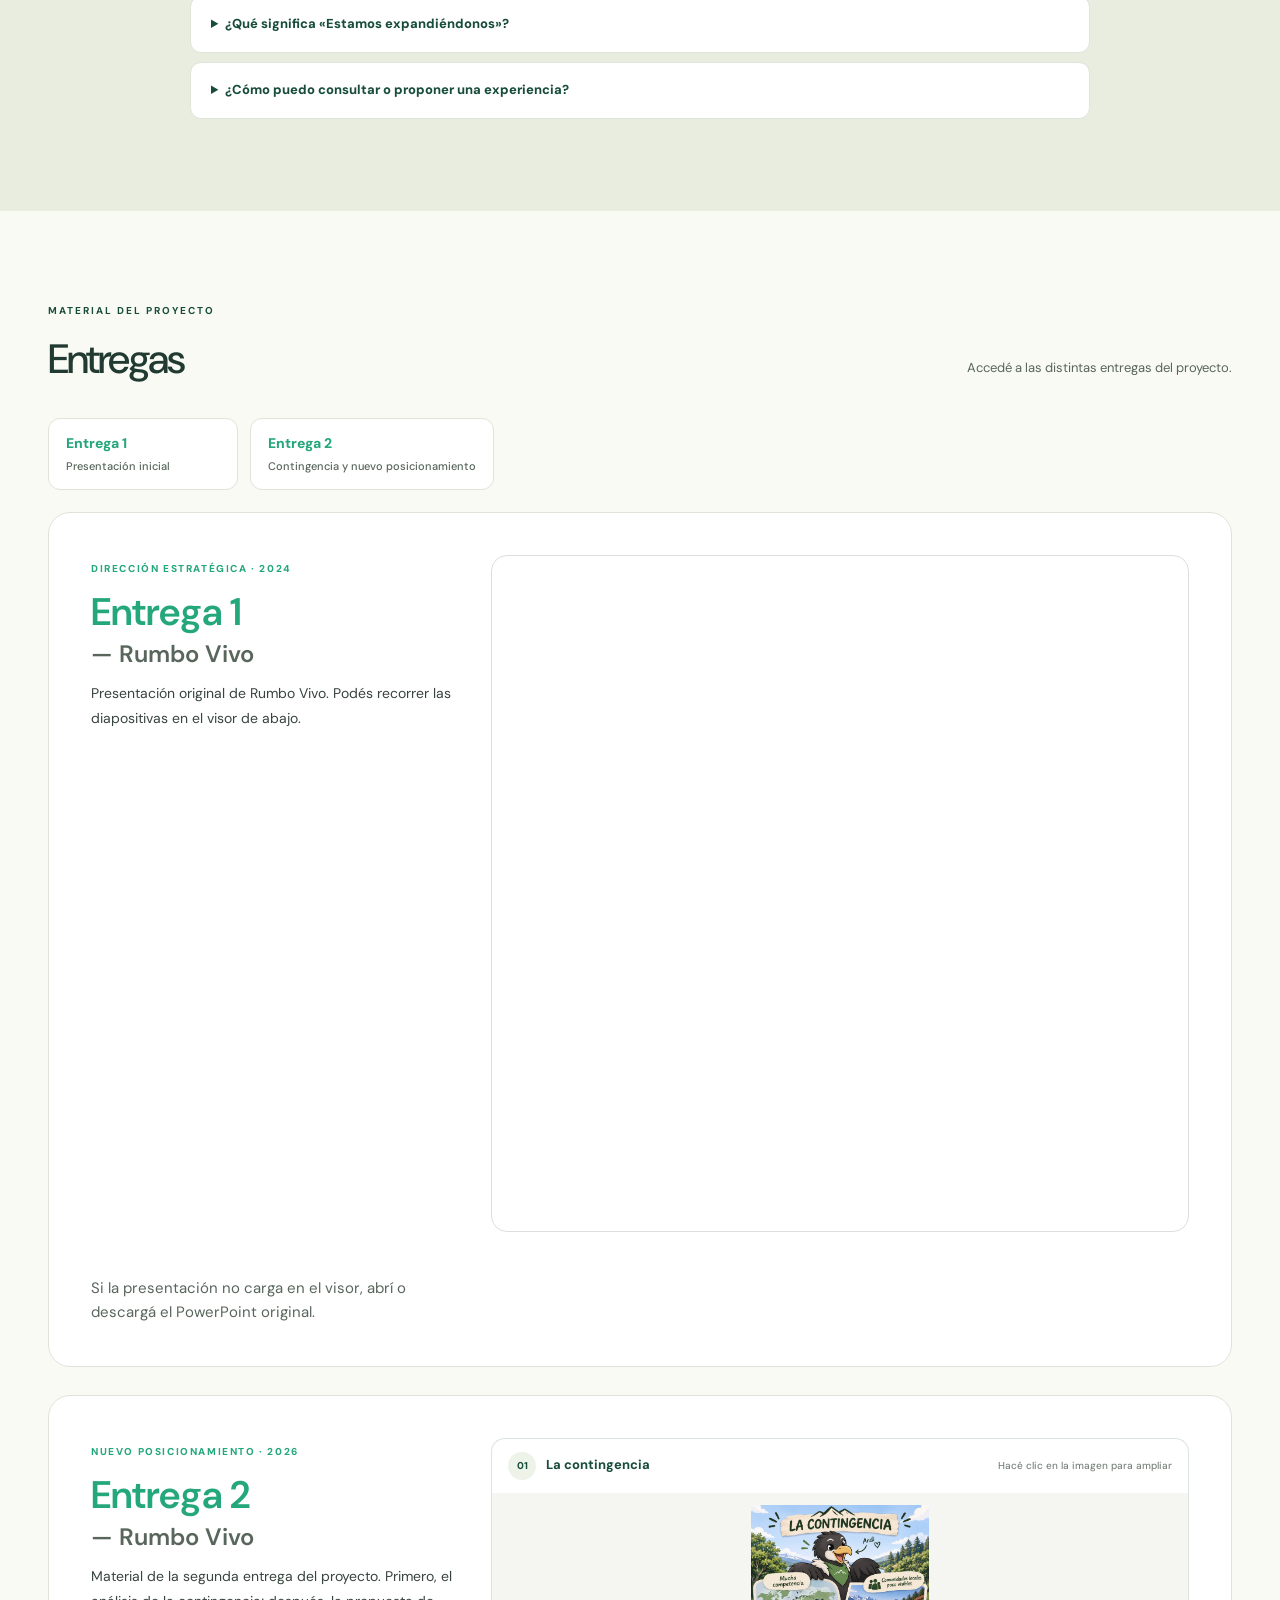
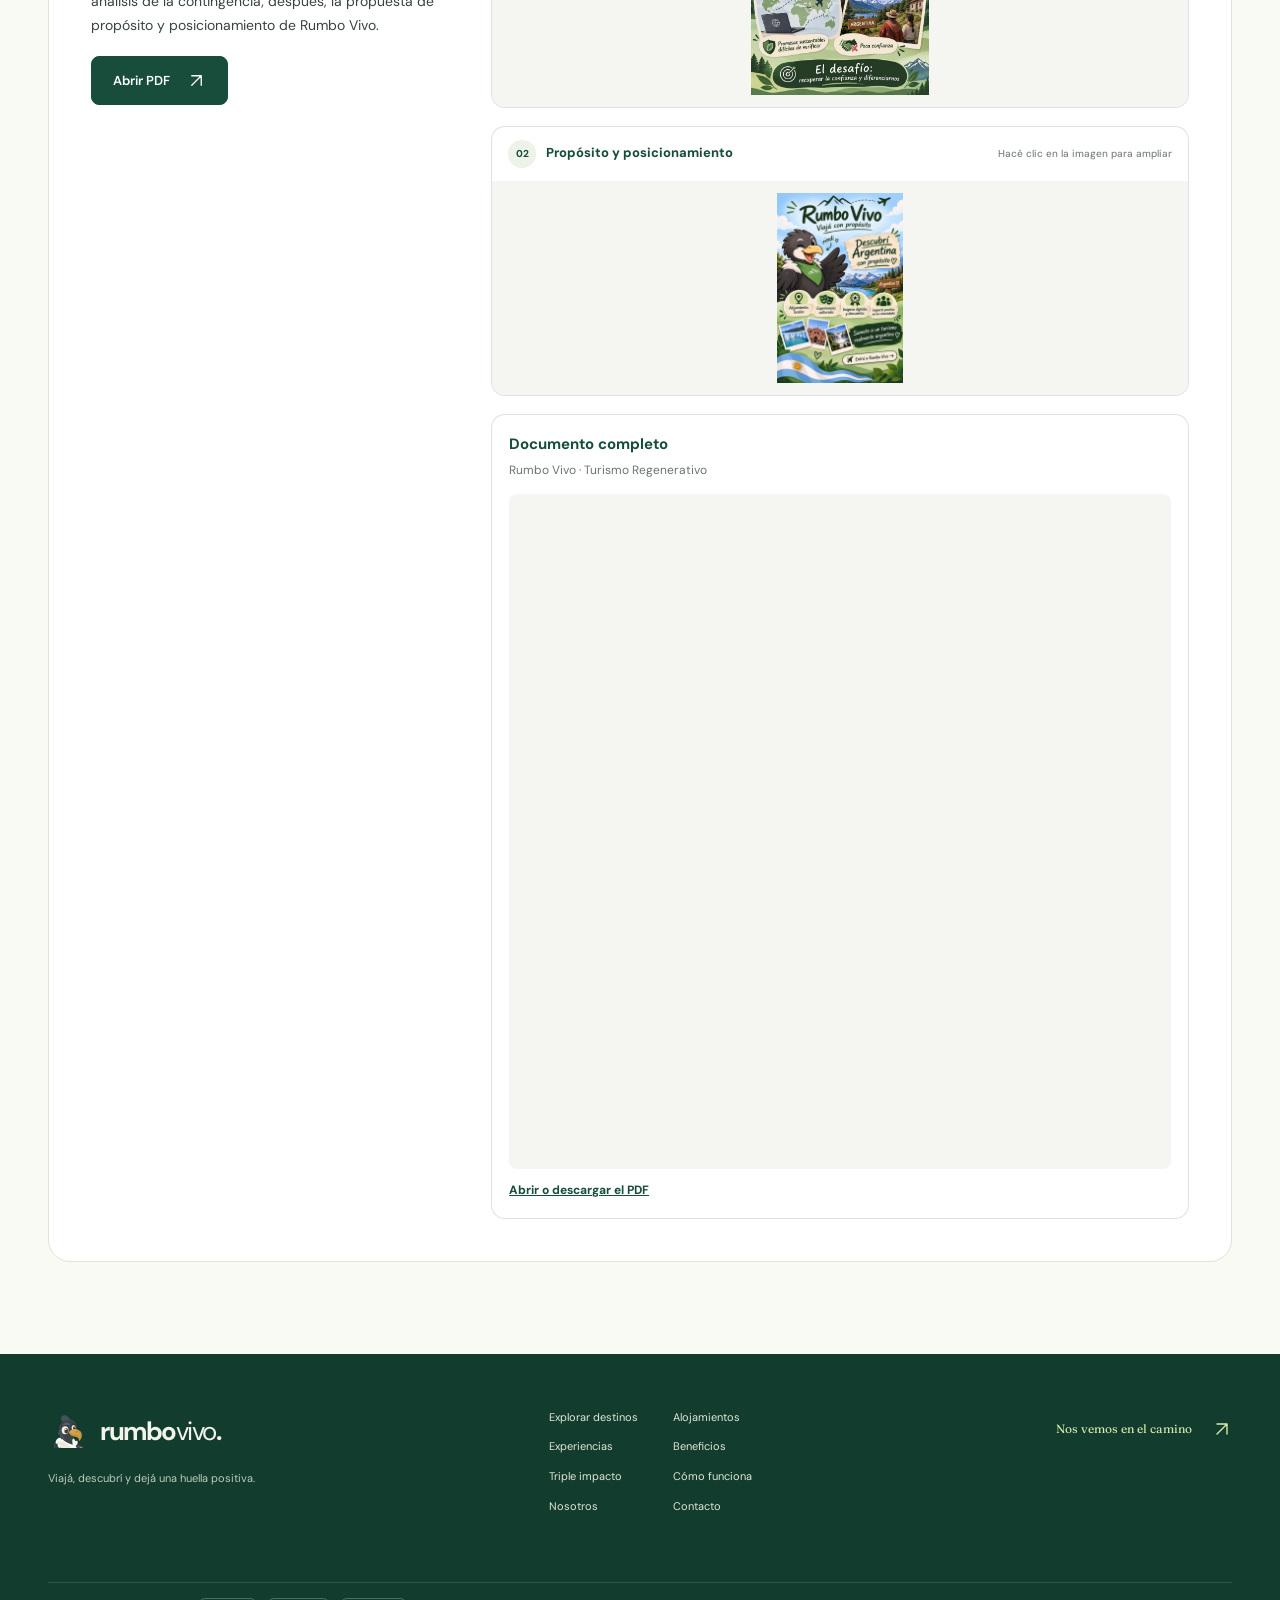
==== commit 510cdd8d: "Inserta ilustración del viñedo directamente en la tarjeta" ====
--- a/index.html
+++ b/index.html
@@ -1112,7 +1112,70 @@
           <div class="lived-grid">
             <article class="lived-card reveal">
               <a class="lived-photo" href="assets/images/vivido-vinedo-renovado.svg" target="_blank" rel="noopener" aria-label="Ampliar ilustración de visitantes recorriendo un viñedo">
-                <img src="assets/images/vivido-vinedo-renovado.svg" alt="Visitantes recorren un viñedo y conocen la producción local en Mendoza" loading="lazy" />
+                <svg xmlns="http://www.w3.org/2000/svg" viewBox="0 0 1200 800" role="img" aria-label="Una productora recibe a dos visitantes entre hileras de viñedos, con la cordillera de fondo" style="display:block;width:100%;height:100%;object-fit:cover">
+
+<defs>
+ <linearGradient id="sky" x2="0" y2="1"><stop stop-color="#9bc7d1"/><stop offset="1" stop-color="#e9d7b3"/></linearGradient>
+ <linearGradient id="hill" x2="0" y2="1"><stop stop-color="#a6ae70"/><stop offset="1" stop-color="#647b50"/></linearGradient>
+ <linearGradient id="ground" x2="0" y2="1"><stop stop-color="#9c8958"/><stop offset="1" stop-color="#65583e"/></linearGradient>
+</defs>
+<rect width="1200" height="800" fill="url(#sky)"/>
+<circle cx="970" cy="135" r="68" fill="#f4d28a"/>
+<!-- Andes -->
+<path d="M0 390 150 230 245 320 390 145 535 335 675 190 825 355 960 215 1200 390V510H0Z" fill="#718c91"/>
+<path d="m290 255 100-110 98 127-54-27-43 13-37-18-31 19Z M580 285 675 190 772 293l-55-28-35 15-31-19-31 22Z M880 300 960 215 1050 310l-48-24-38 16-29-17-28 18Z" fill="#f5f0df"/>
+<path d="M0 390q240-75 470 0t730-5v150H0Z" fill="#9caa78"/>
+<path d="M0 500q300-80 600 5t600-5v300H0Z" fill="url(#ground)"/>
+<!-- vineyard rows -->
+<g fill="none" stroke-linecap="round">
+ <g stroke="#d0b77a" stroke-width="13" opacity=".9">
+  <path d="M40 800 330 475M190 800 430 475M360 800 535 475M550 800 650 475M760 800 770 475M970 800 900 475M1160 800 1030 475"/>
+ </g>
+ <g stroke="#365c3e" stroke-width="18">
+  <path d="M-40 610Q280 530 560 610T1240 600"/>
+  <path d="M-40 700Q280 620 560 700T1240 690"/>
+ </g>
+</g>
+<g fill="#456e45">
+ <g><ellipse cx="105" cy="590" rx="48" ry="27"/><ellipse cx="225" cy="570" rx="52" ry="29"/><ellipse cx="360" cy="560" rx="50" ry="27"/><ellipse cx="500" cy="580" rx="48" ry="26"/><ellipse cx="680" cy="570" rx="52" ry="28"/><ellipse cx="850" cy="565" rx="52" ry="28"/><ellipse cx="1020" cy="570" rx="55" ry="29"/><ellipse cx="1150" cy="585" rx="48" ry="27"/></g>
+ <g fill="#6e8b50"><ellipse cx="165" cy="660" rx="60" ry="30"/><ellipse cx="390" cy="650" rx="62" ry="31"/><ellipse cx="620" cy="655" rx="62" ry="31"/><ellipse cx="870" cy="650" rx="65" ry="32"/><ellipse cx="1090" cy="660" rx="62" ry="31"/></g>
+</g>
+<!-- tasting table -->
+<path d="M420 570h390l-35 24H455Z" fill="#704b35"/><path d="M455 590v112m315-112v112" stroke="#60442f" stroke-width="22"/>
+<g fill="#6e344c"><circle cx="560" cy="560" r="13"/><circle cx="582" cy="550" r="13"/><circle cx="602" cy="563" r="13"/><circle cx="624" cy="550" r="13"/><circle cx="645" cy="563" r="13"/></g>
+<!-- local host -->
+<g>
+ <path d="M700 365q-2-56 48-60 53 4 48 61l-10 40h-76Z" fill="#4c3026"/>
+ <ellipse cx="748" cy="376" rx="38" ry="48" fill="#bd805e"/>
+ <path d="M711 367q5-65 51-58 39 5 43 48-31-17-52-34-14 27-42 44" fill="#4c3026"/>
+ <path d="M685 430q62-39 125 0l34 142H654Z" fill="#a94f3f"/>
+ <path d="m696 443 52 46 51-46" fill="none" stroke="#e5c7a7" stroke-width="10"/>
+ <path d="m690 560-8 95m113-95 17 95" stroke="#493d34" stroke-width="25"/>
+ <path d="M685 455q-55 34-87 75" stroke="#bd805e" stroke-width="24" fill="none" stroke-linecap="round"/>
+ <path d="M806 454q42 32 52 65" stroke="#bd805e" stroke-width="23" fill="none" stroke-linecap="round"/>
+</g>
+<!-- visitor 1 -->
+<g>
+ <ellipse cx="350" cy="395" rx="34" ry="42" fill="#d59b75"/>
+ <path d="M316 391q-2-55 40-58 40 7 35 56l-17-25-42 5Z" fill="#49352d"/>
+ <path d="M310 448q42-30 84 0l25 123H288Z" fill="#e9e2d2"/>
+ <path d="m315 562-8 92m64-92 15 92" stroke="#354b43" stroke-width="23"/>
+ <path d="M390 470q45 5 73 42" stroke="#d59b75" stroke-width="19" fill="none" stroke-linecap="round"/>
+ <path d="M463 510v43" stroke="#f5e9d5" stroke-width="8"/><path d="M450 552h27l-5 29h-17Z" fill="#f5e9d5"/>
+</g>
+<!-- visitor 2 -->
+<g>
+ <ellipse cx="510" cy="405" rx="34" ry="42" fill="#e1b28e"/>
+ <path d="M477 399q-4-54 35-58 42 2 41 55l-17-25-42 4Z" fill="#3c302b"/>
+ <path d="M467 455q44-30 87 0l24 116H446Z" fill="#6c8c86"/>
+ <path d="m470 562-7 92m67-92 12 92" stroke="#3f453c" stroke-width="23"/>
+ <path d="M476 475q-39 14-59 48" stroke="#e1b28e" stroke-width="18" fill="none" stroke-linecap="round"/>
+ <path d="M410 522q-7-22 13-25 19 4 13 25Z" fill="#b5d5dc"/>
+</g>
+<!-- foreground grape leaves -->
+<g fill="#355f3e"><path d="M0 730q50-90 100-15-55 5-58 85Z"/><path d="M1050 760q45-100 105-30-50 5-60 70Z"/><path d="M1120 690q45-70 80-8-40 0-45 58Z"/></g>
+<g fill="#f3e4c7" opacity=".9"><circle cx="86" cy="115" r="3"/><circle cx="130" cy="150" r="2"/><circle cx="1070" cy="240" r="3"/></g>
+</svg>
               </a>
               <div class="lived-card-copy">
                 <span class="lived-tag">CULTURA Y PRODUCCIÓN LOCAL · MENDOZA</span>
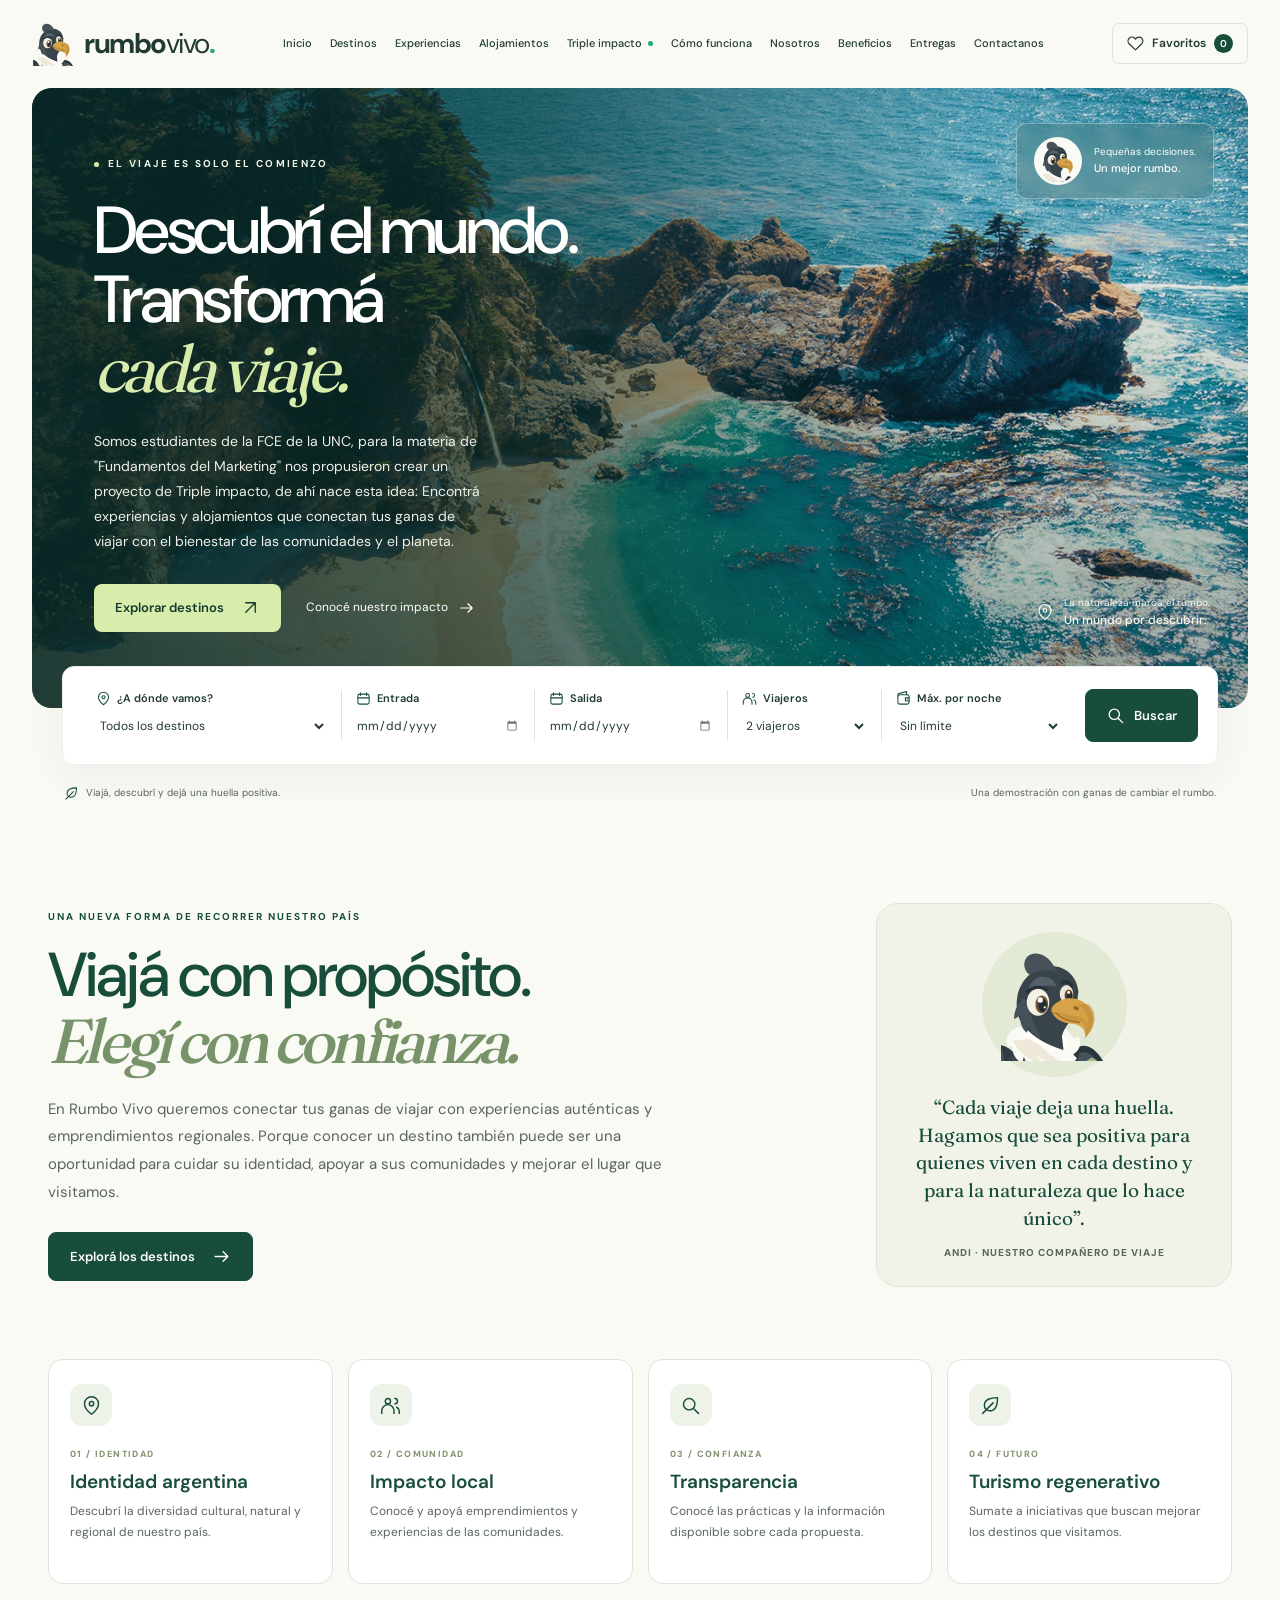
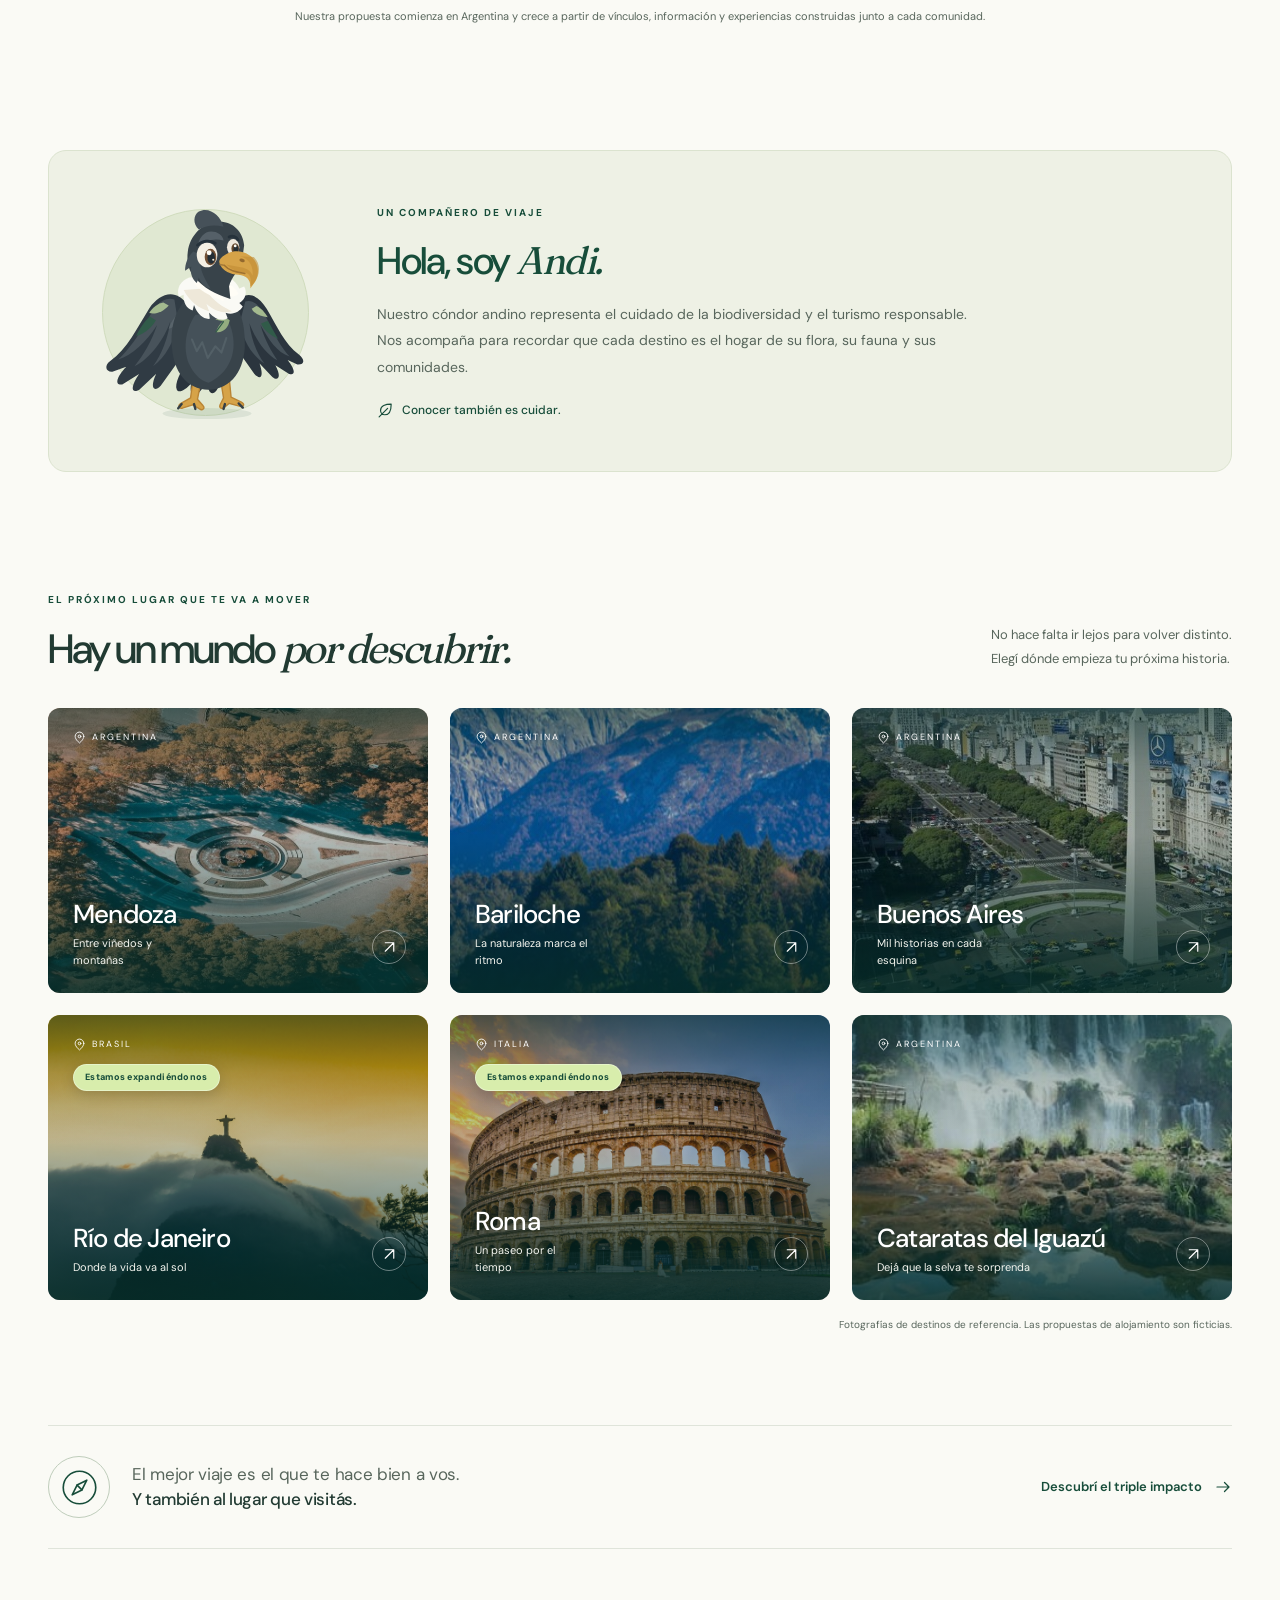
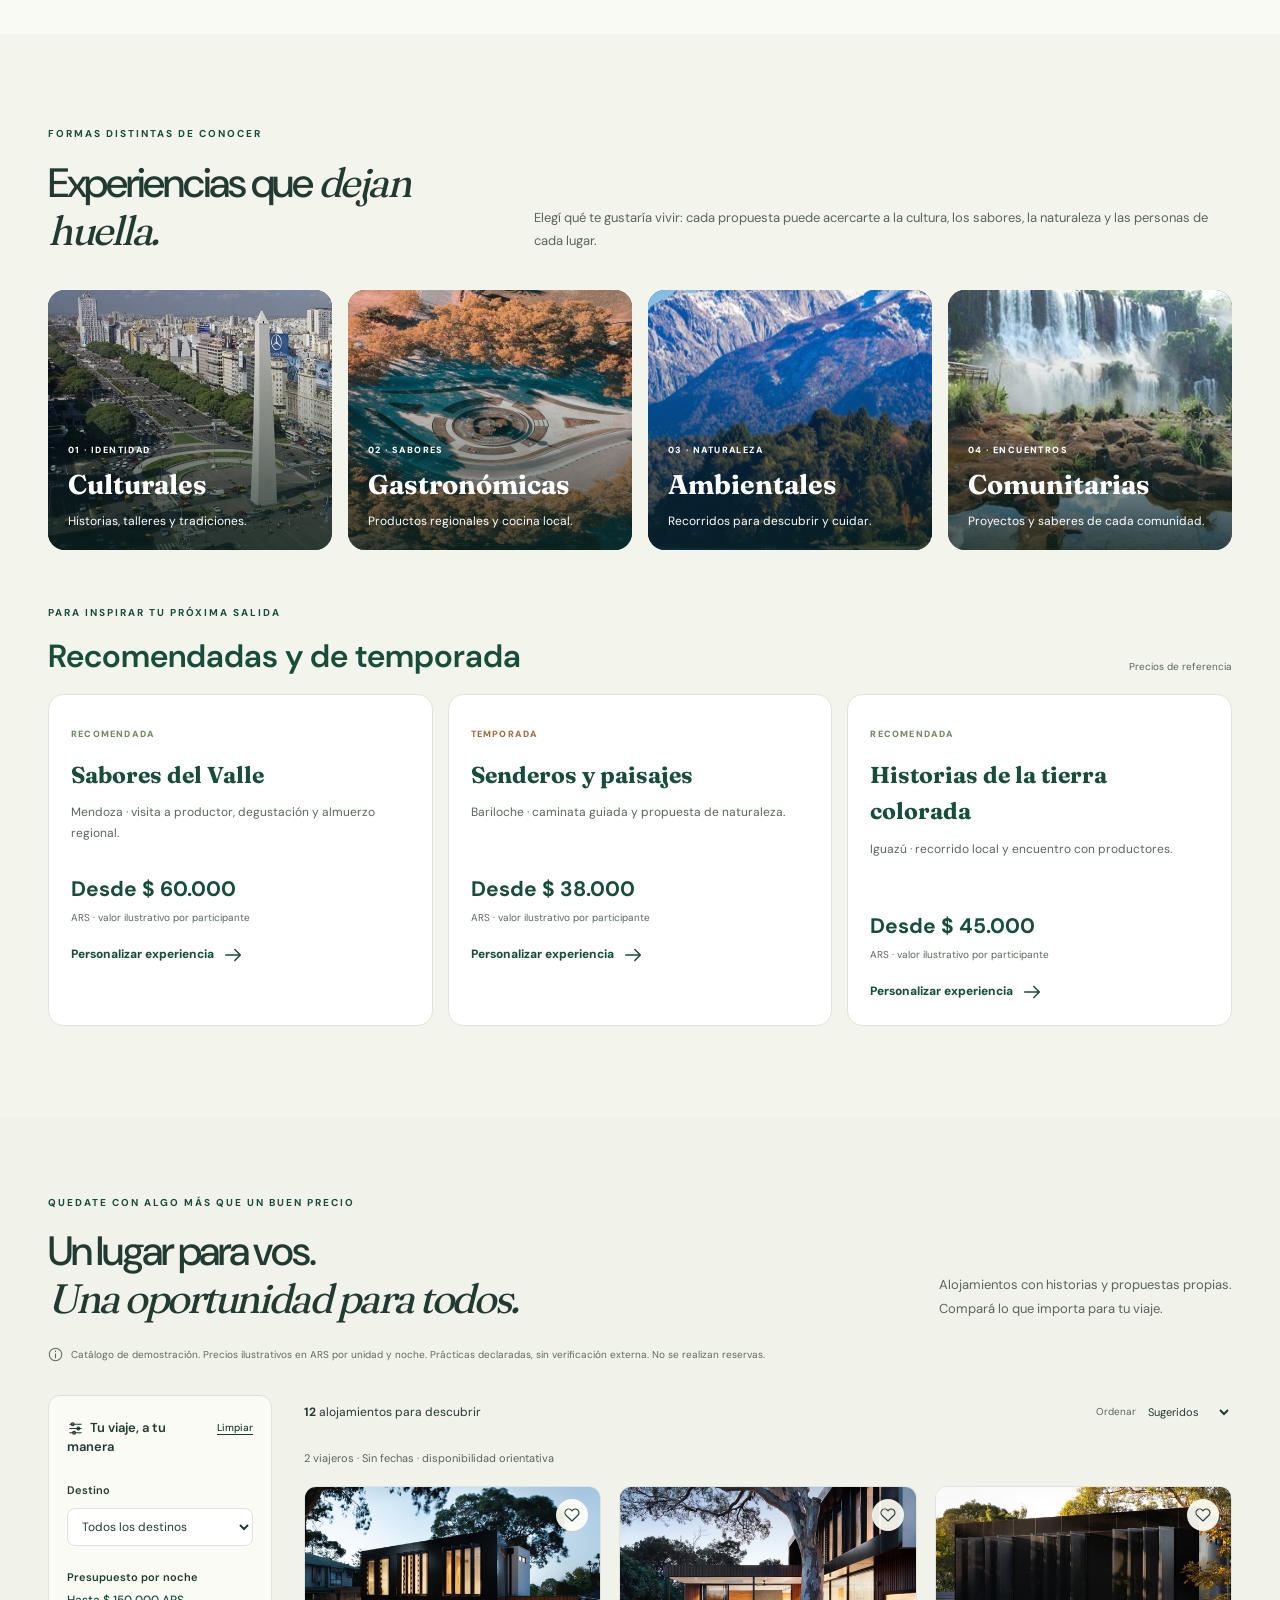
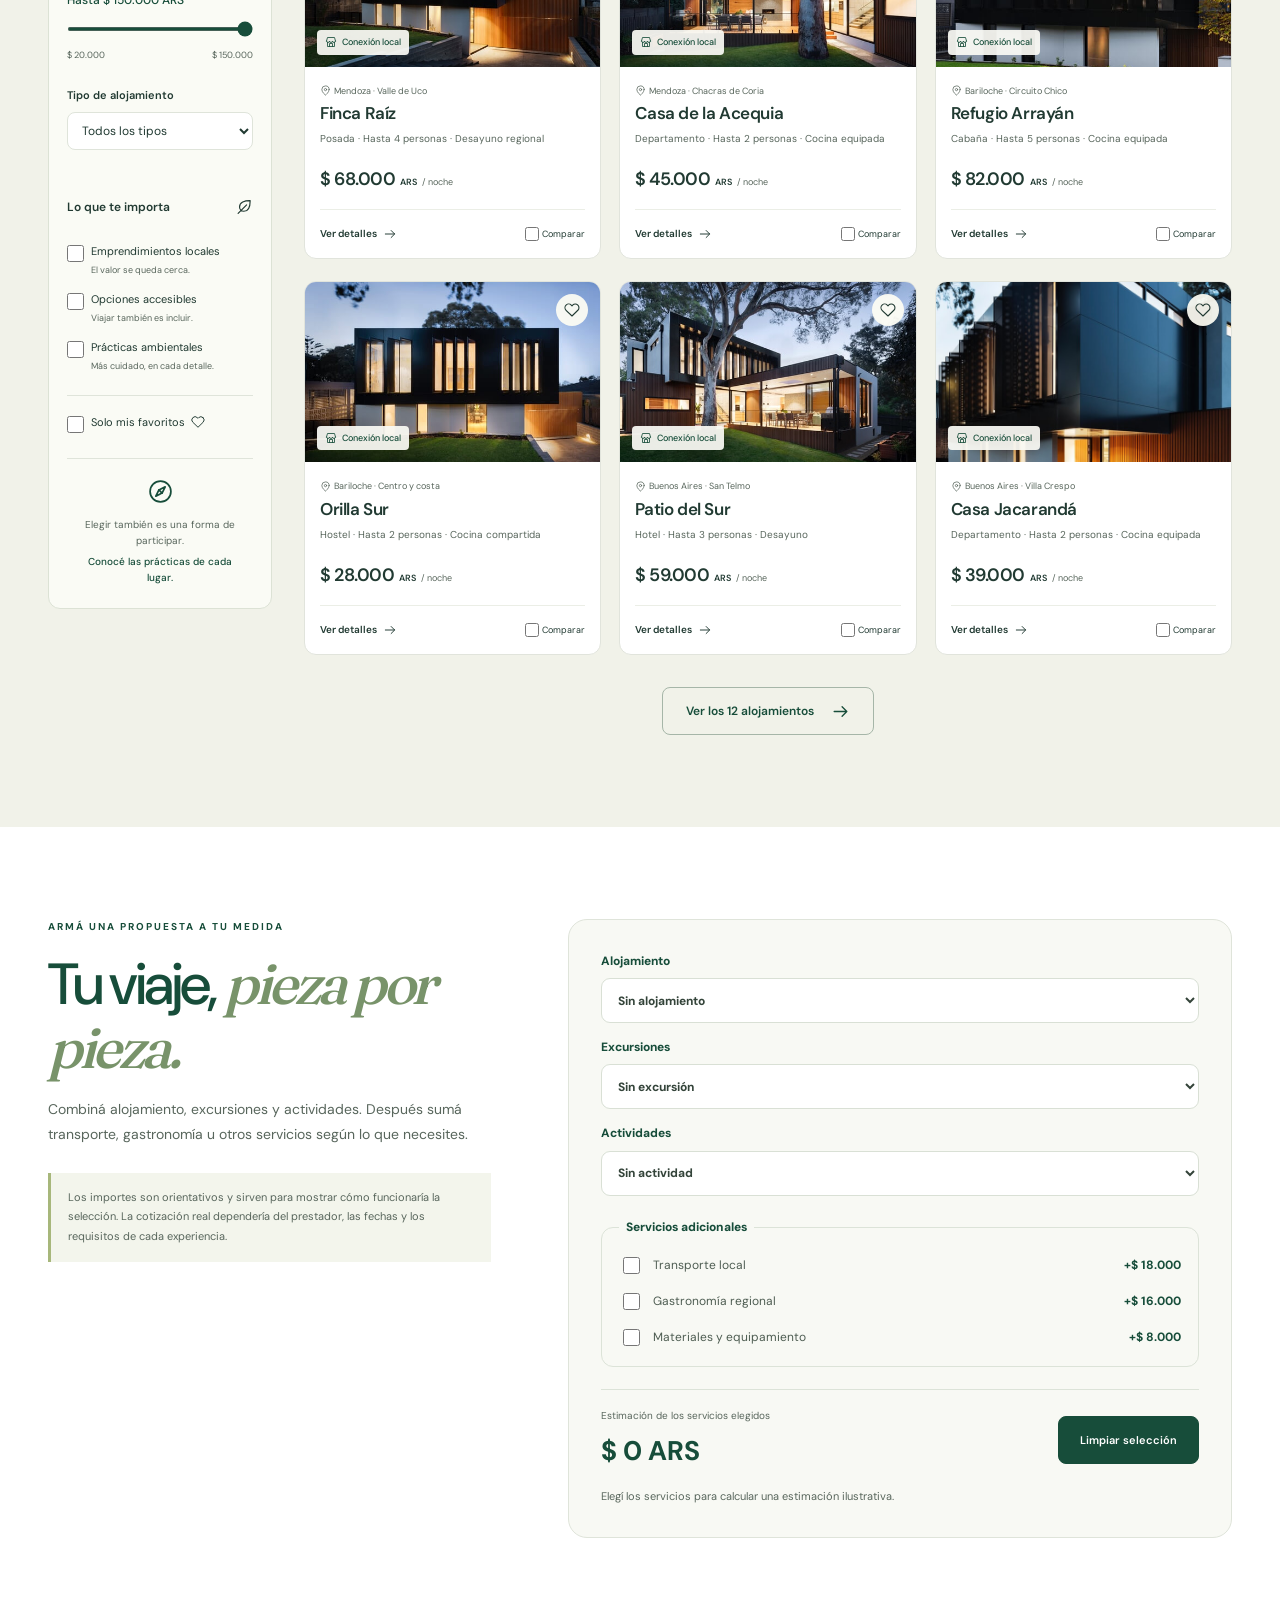
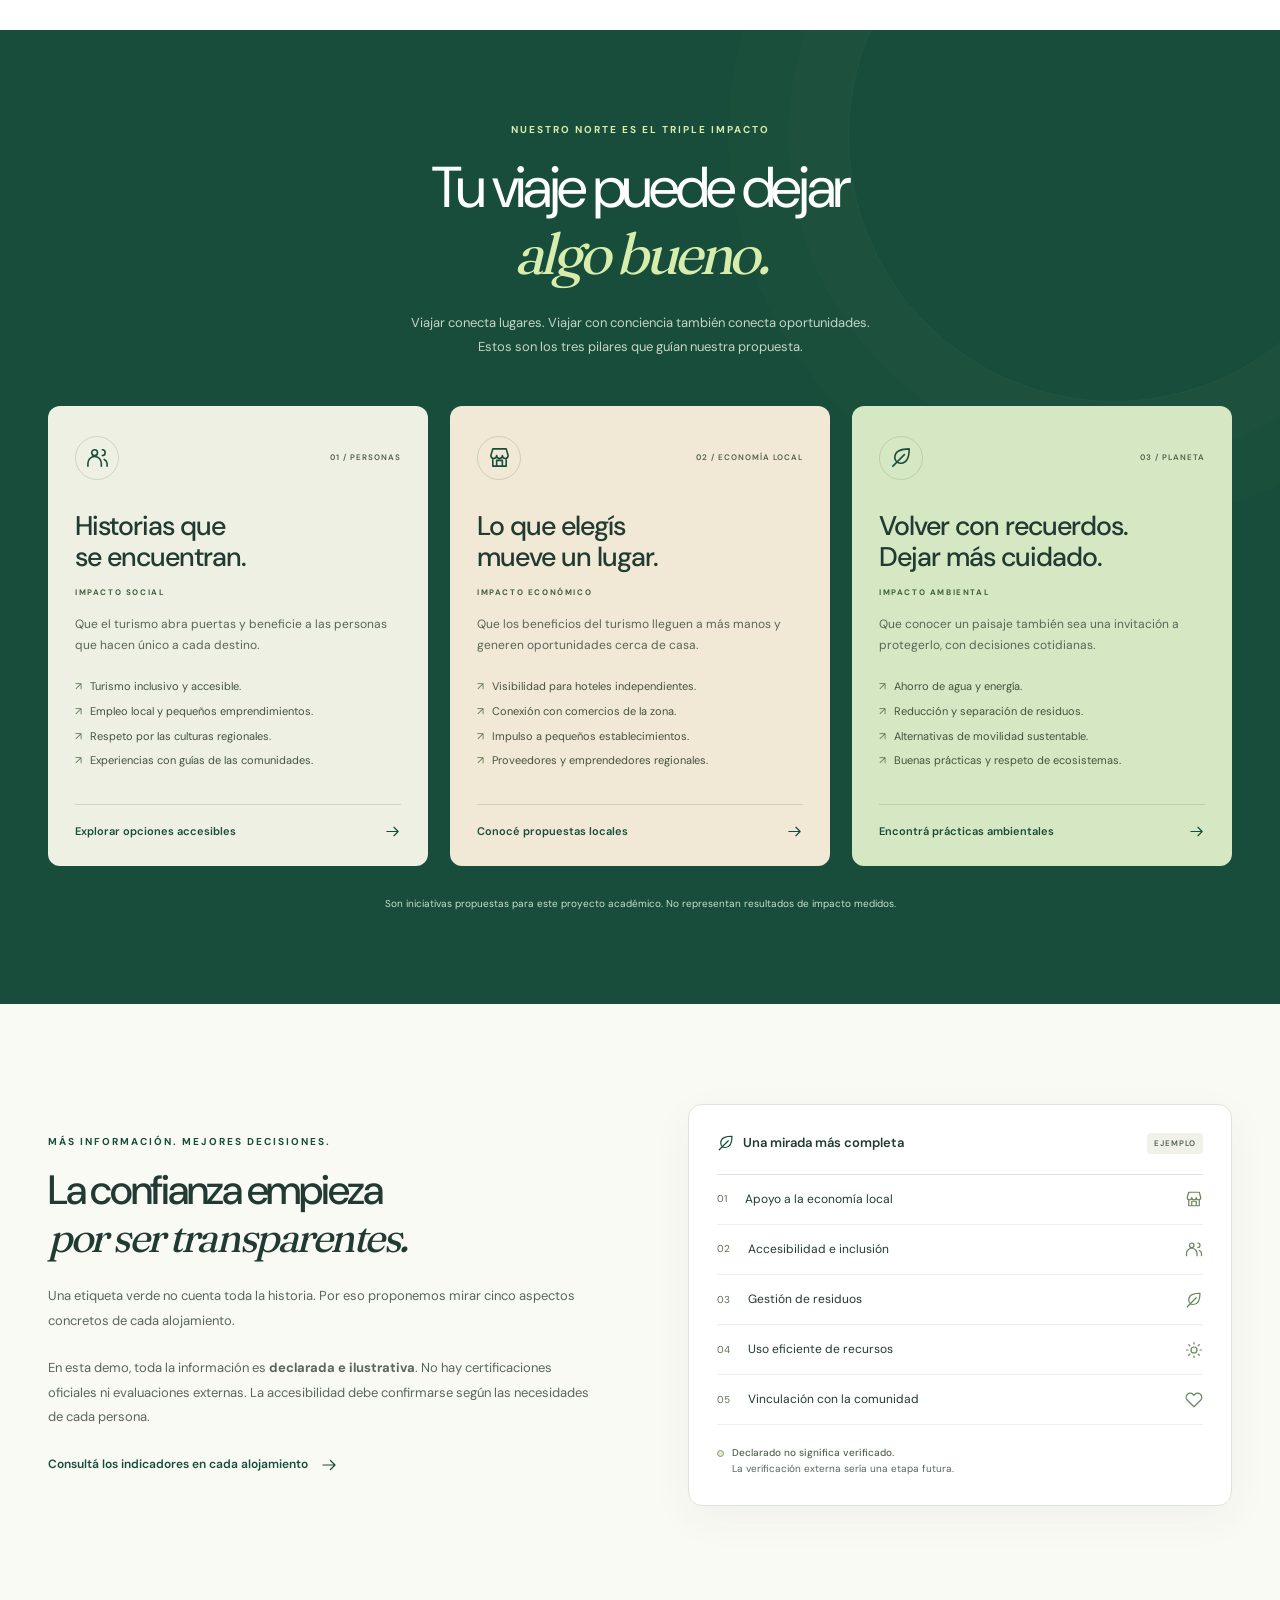
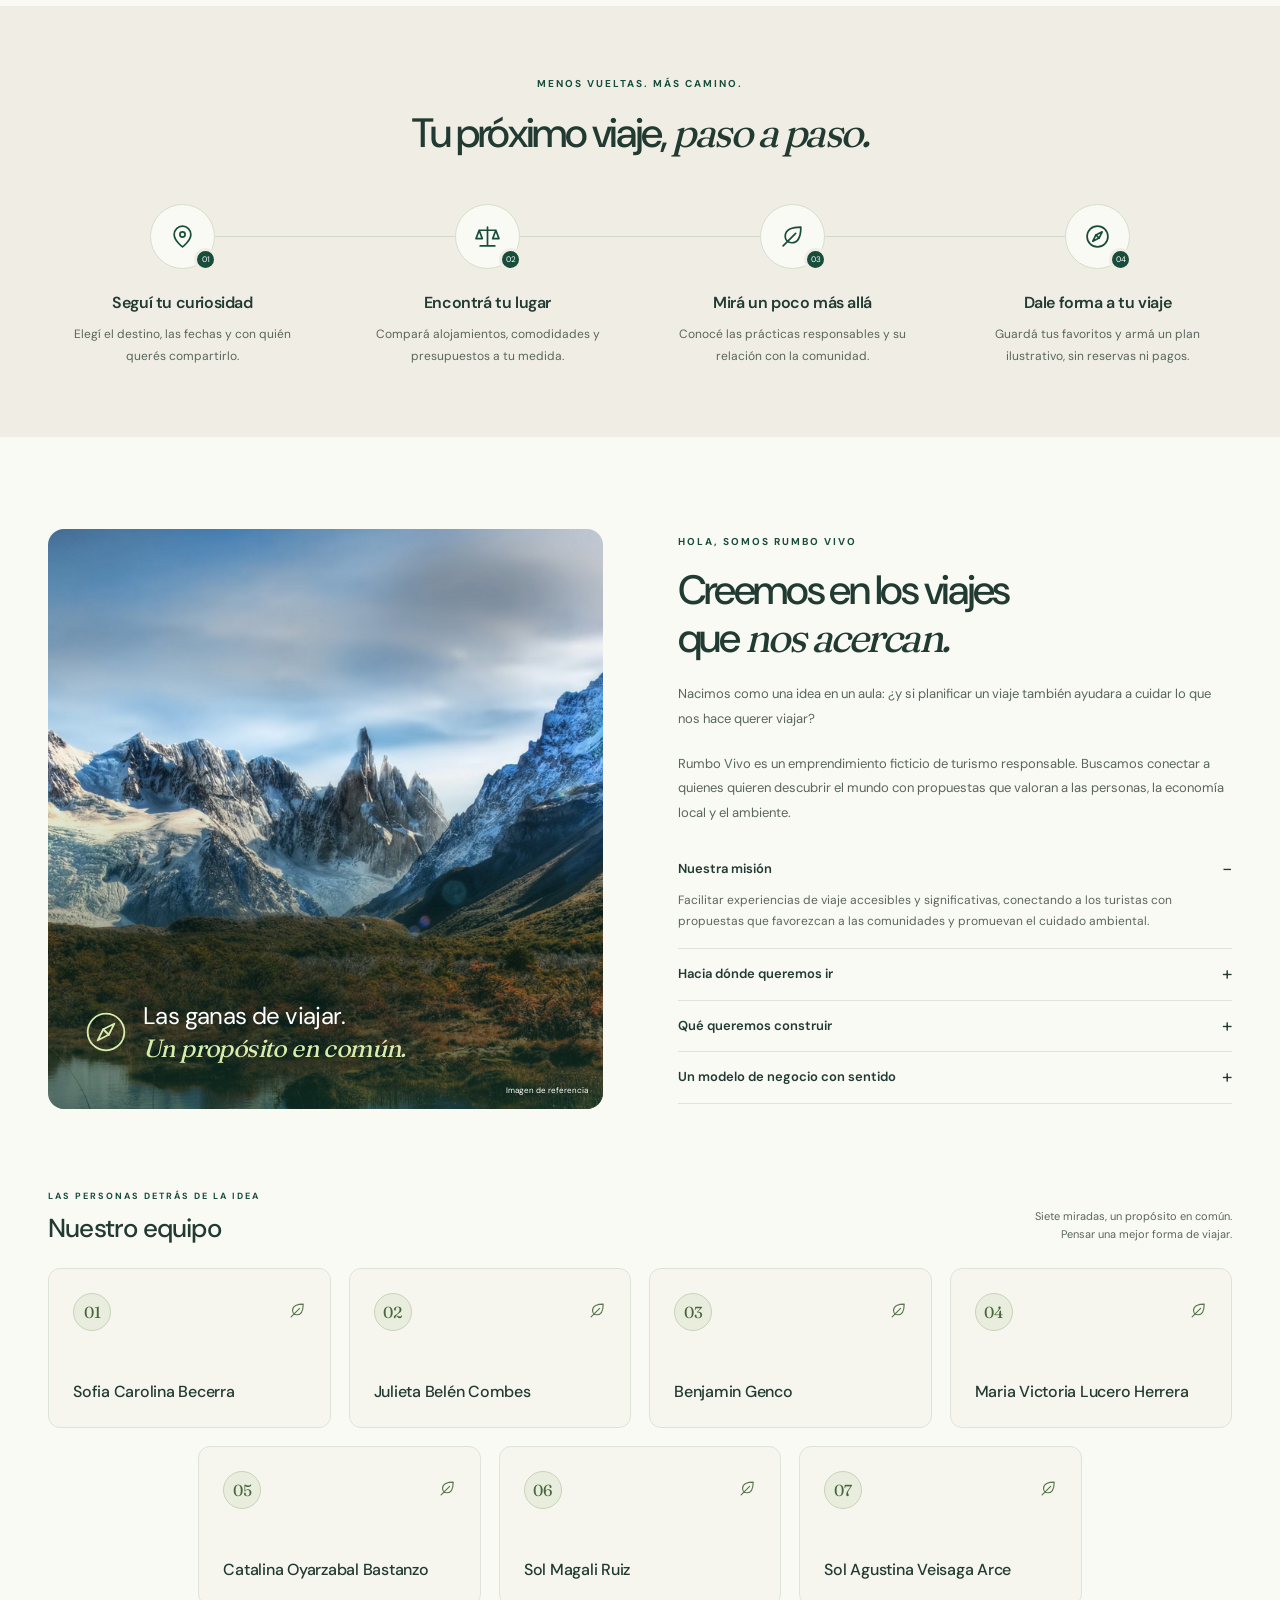
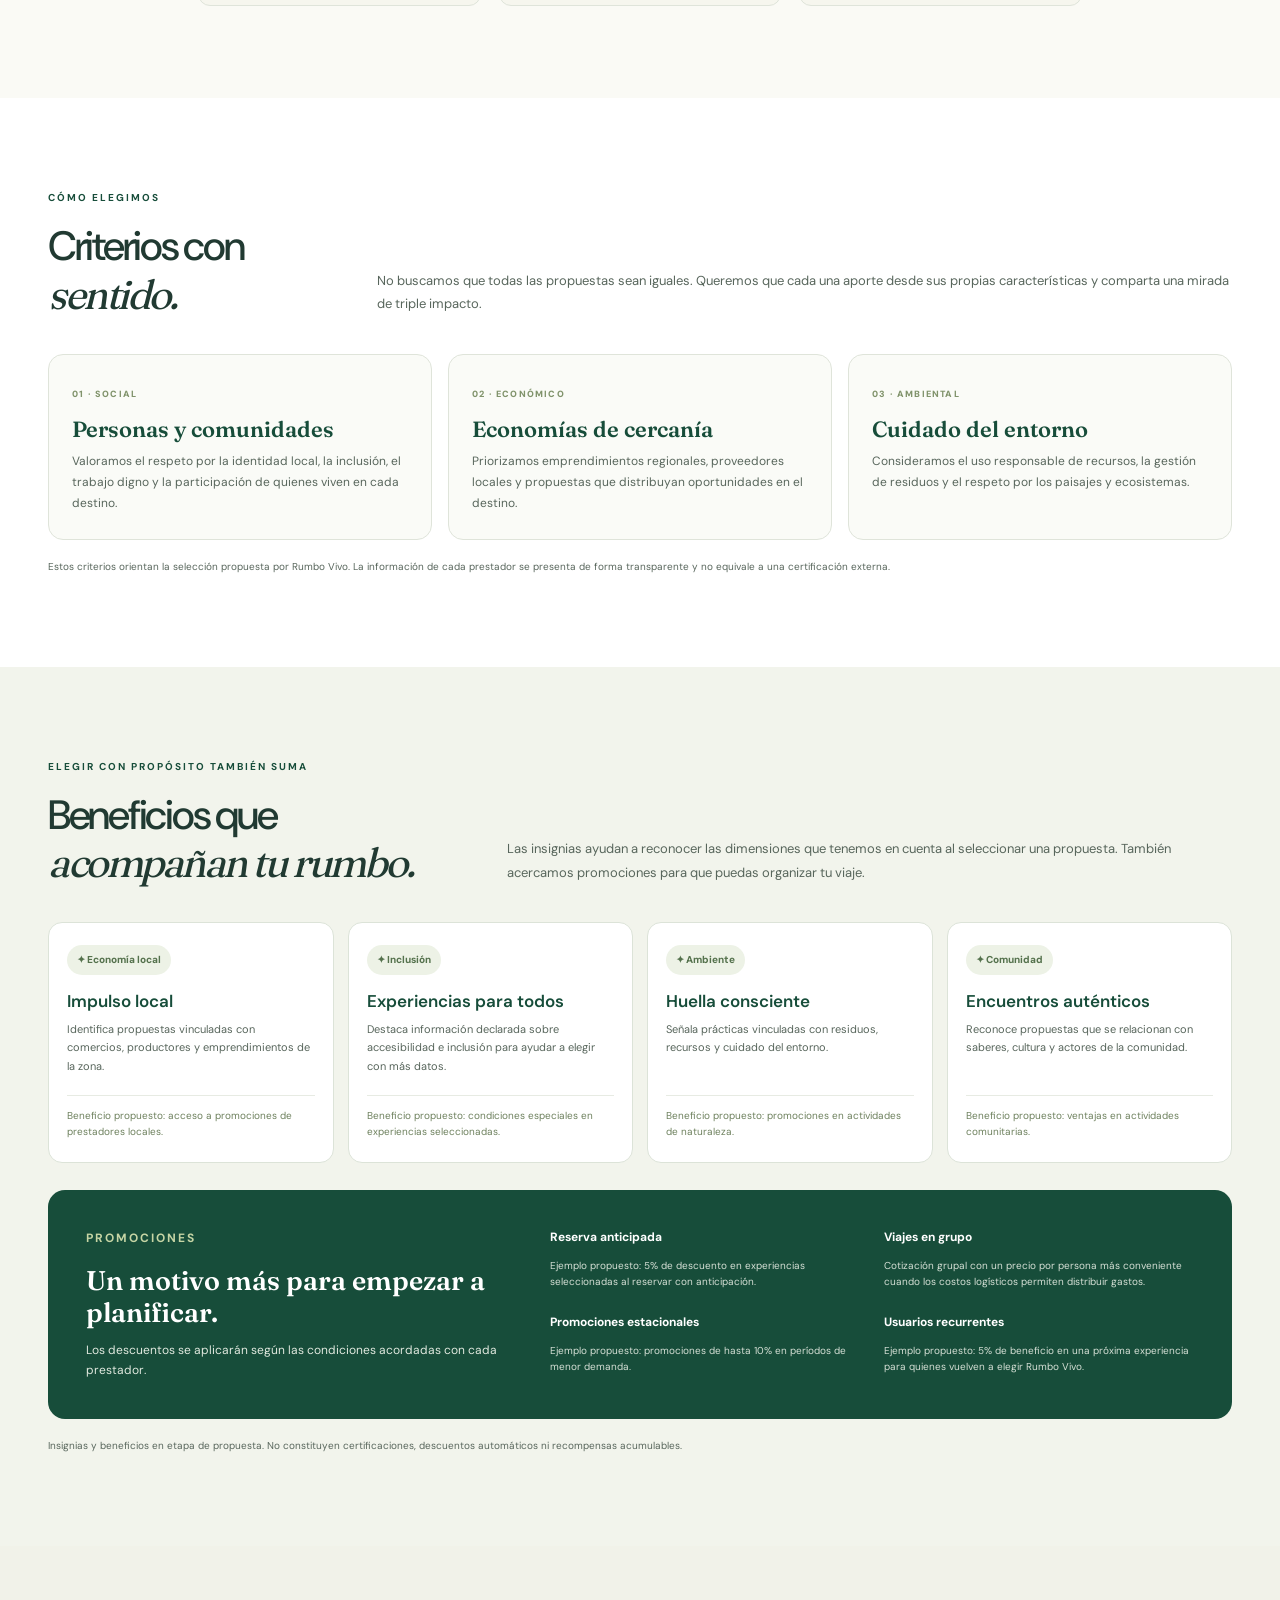
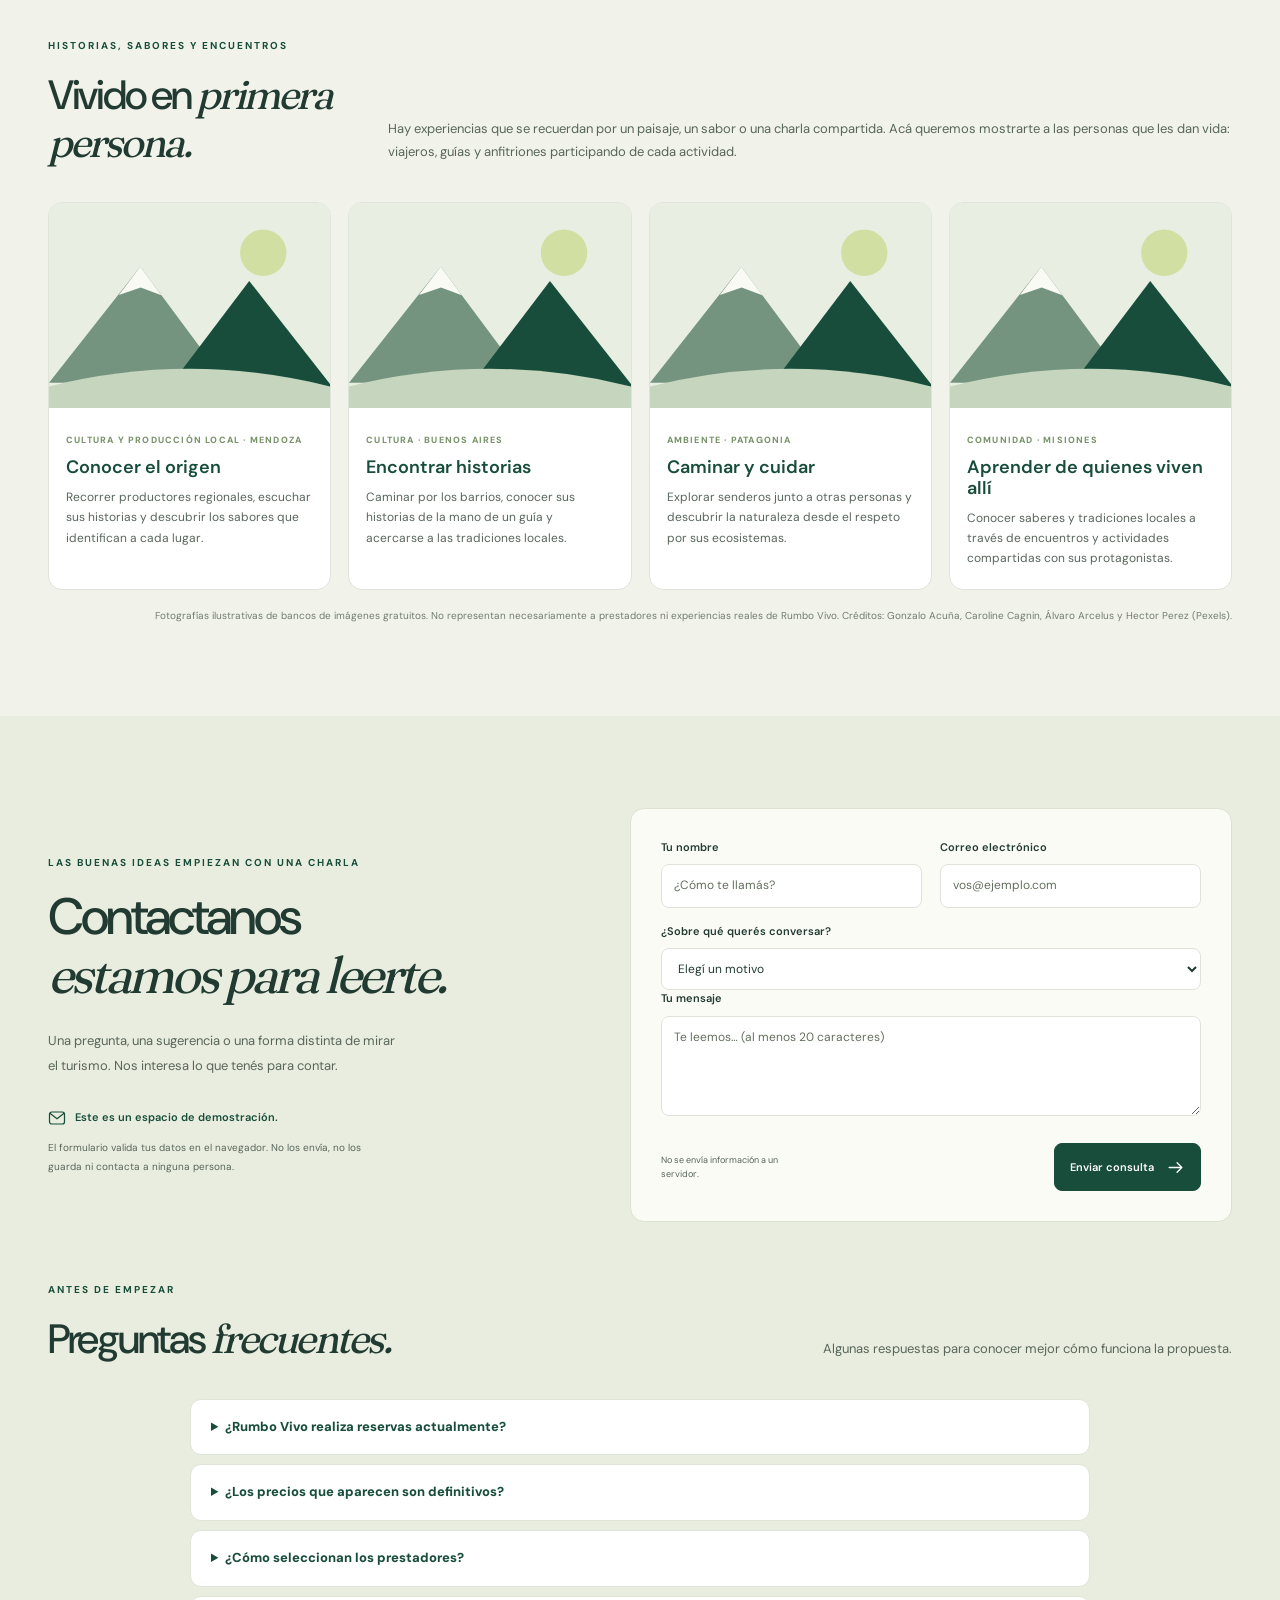
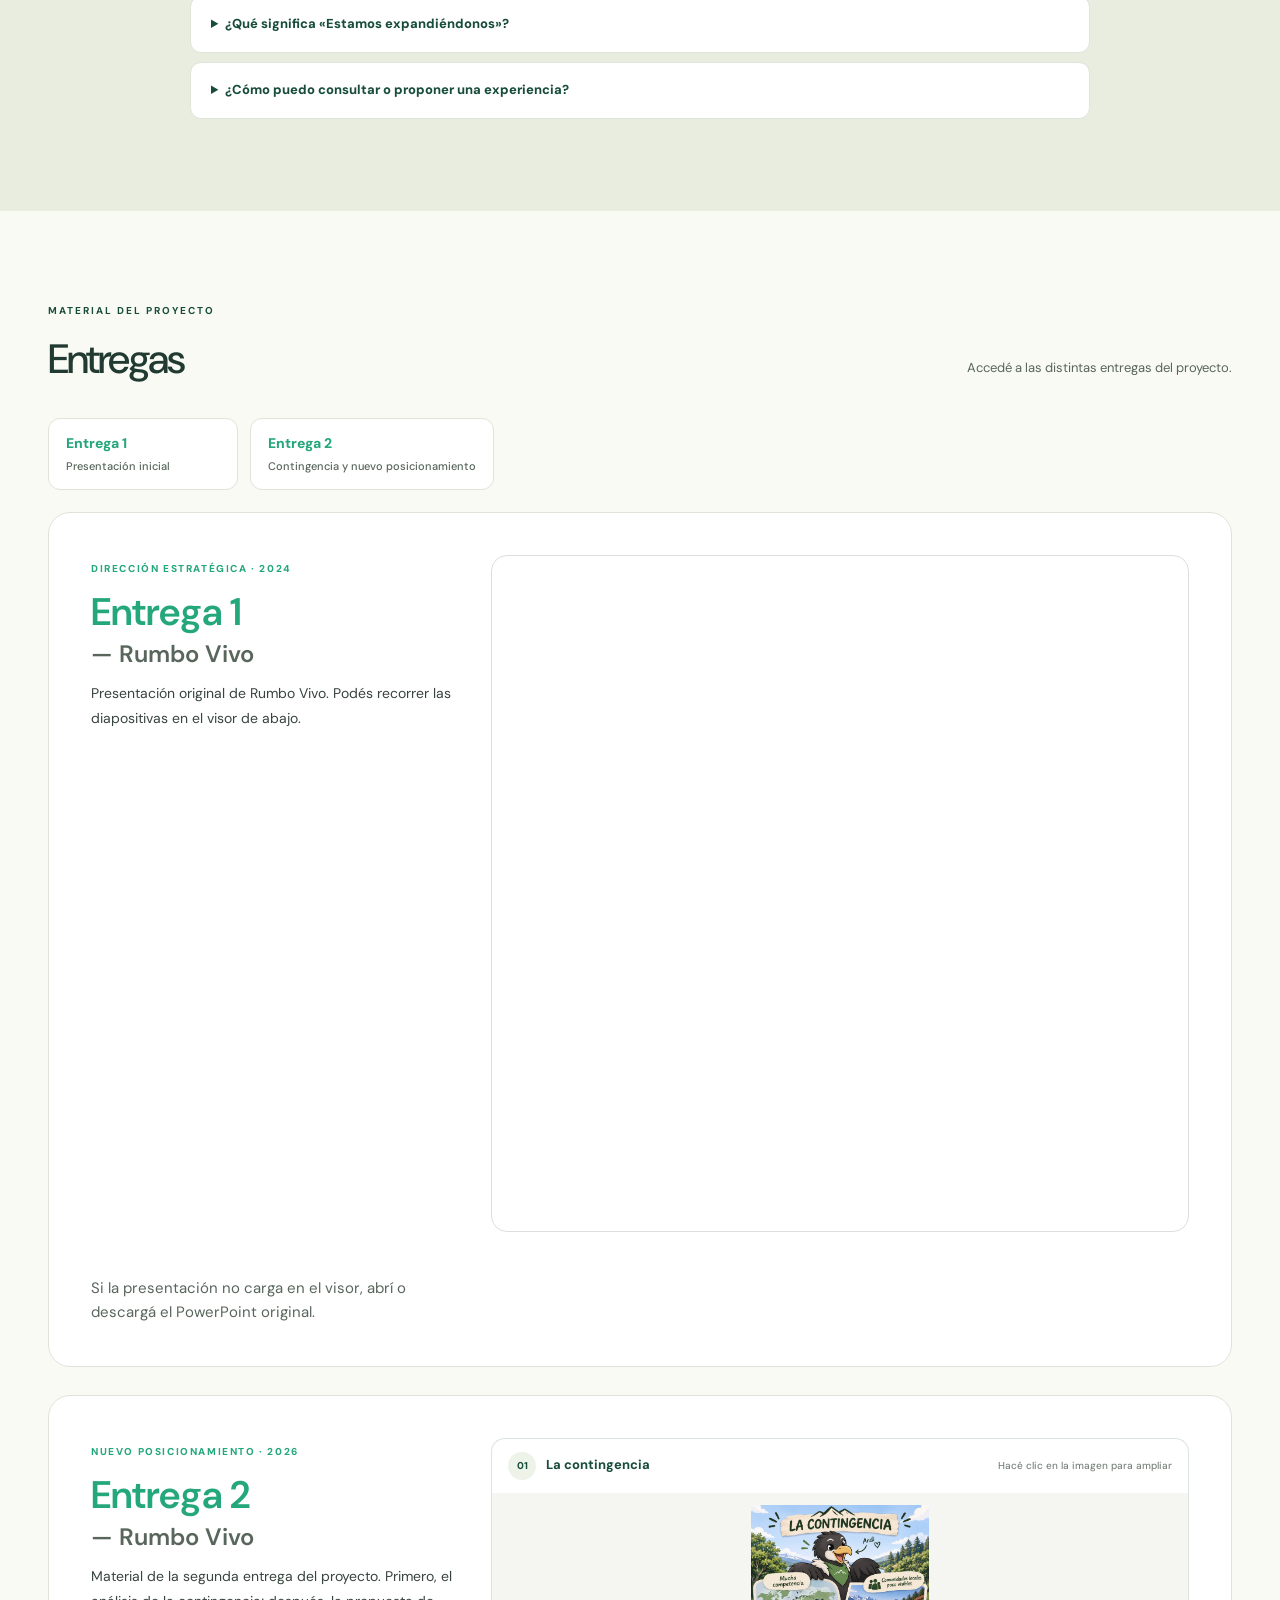
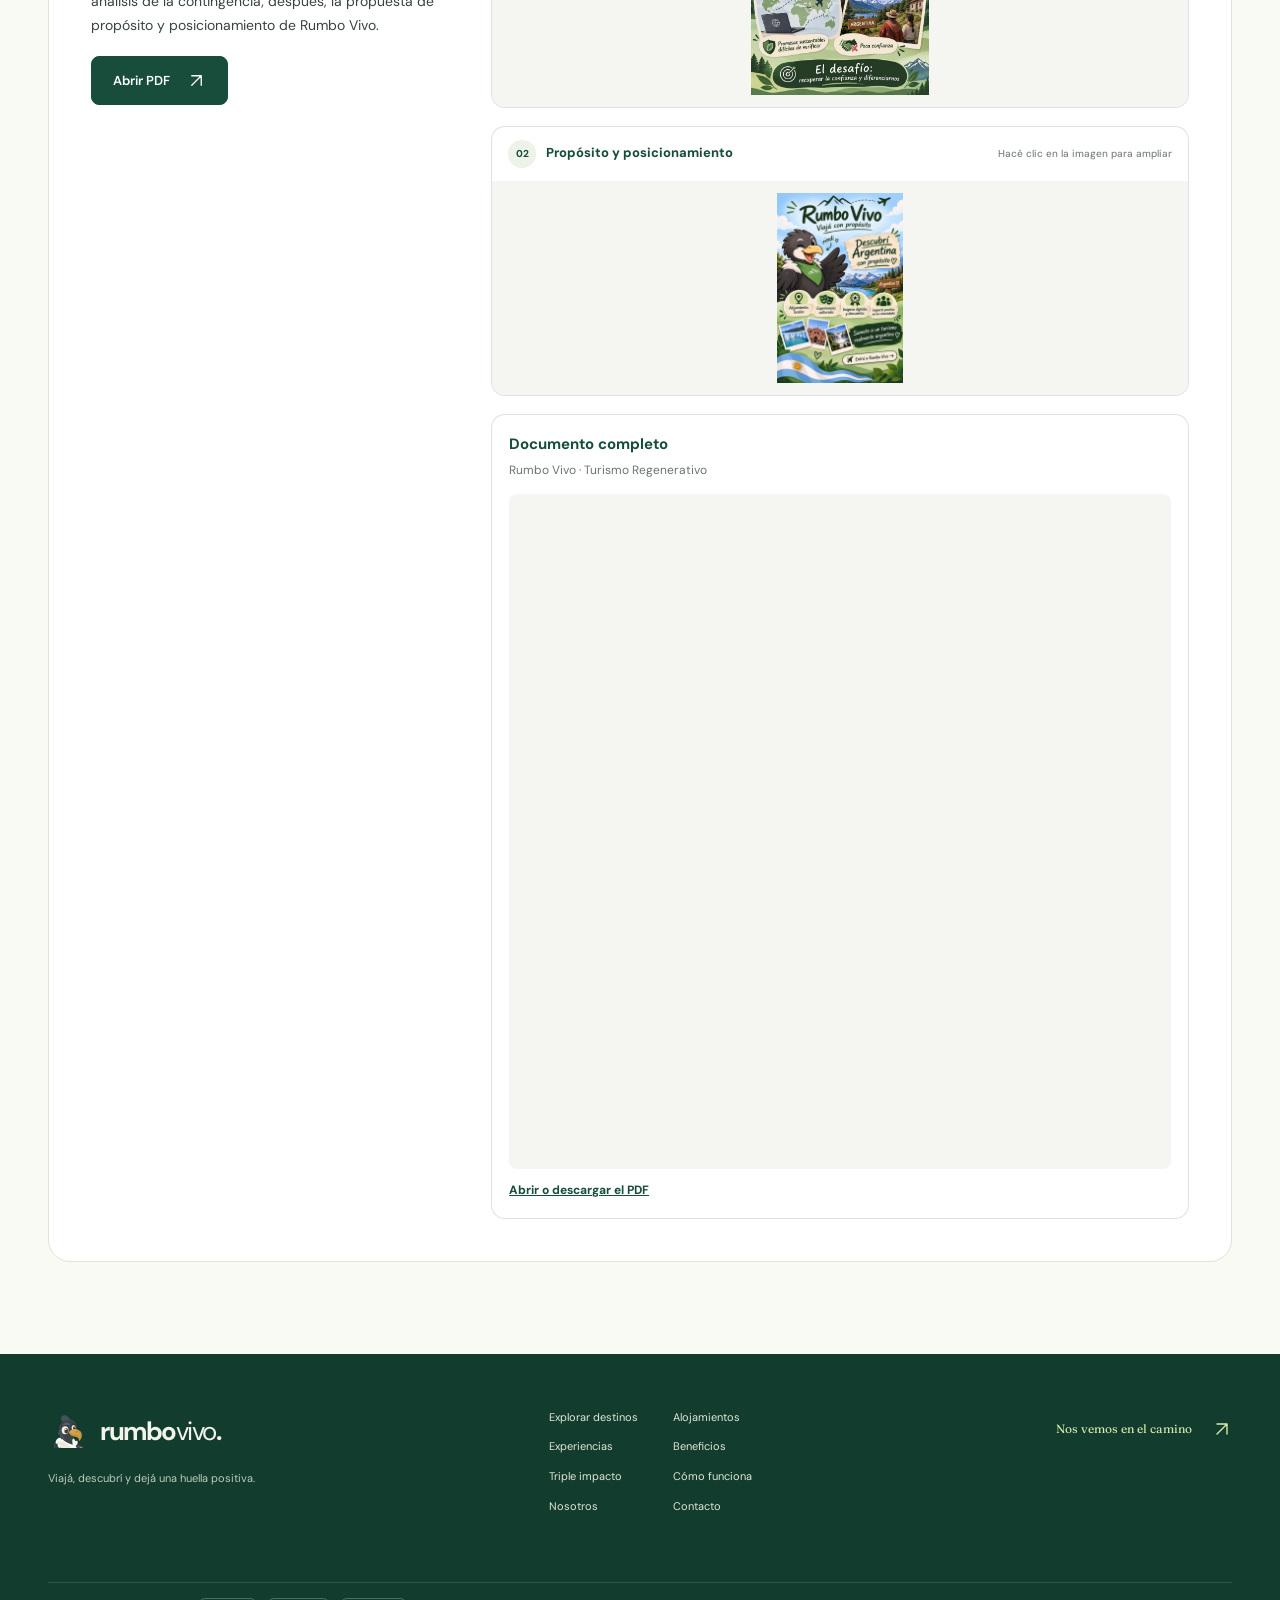
==== commit 376a4c4f: "Reemplaza ilustraciones de Vivido en primera persona por fotos reales" ====
--- a/index.html
+++ b/index.html
@@ -1111,72 +1111,7 @@
           </div>
           <div class="lived-grid">
             <article class="lived-card reveal">
-              <a class="lived-photo" href="assets/images/vivido-vinedo-renovado.svg" target="_blank" rel="noopener" aria-label="Ampliar ilustración de visitantes recorriendo un viñedo">
-                <svg xmlns="http://www.w3.org/2000/svg" viewBox="0 0 1200 800" role="img" aria-label="Una productora recibe a dos visitantes entre hileras de viñedos, con la cordillera de fondo" style="display:block;width:100%;height:100%;object-fit:cover">
-
-<defs>
- <linearGradient id="sky" x2="0" y2="1"><stop stop-color="#9bc7d1"/><stop offset="1" stop-color="#e9d7b3"/></linearGradient>
- <linearGradient id="hill" x2="0" y2="1"><stop stop-color="#a6ae70"/><stop offset="1" stop-color="#647b50"/></linearGradient>
- <linearGradient id="ground" x2="0" y2="1"><stop stop-color="#9c8958"/><stop offset="1" stop-color="#65583e"/></linearGradient>
-</defs>
-<rect width="1200" height="800" fill="url(#sky)"/>
-<circle cx="970" cy="135" r="68" fill="#f4d28a"/>
-<!-- Andes -->
-<path d="M0 390 150 230 245 320 390 145 535 335 675 190 825 355 960 215 1200 390V510H0Z" fill="#718c91"/>
-<path d="m290 255 100-110 98 127-54-27-43 13-37-18-31 19Z M580 285 675 190 772 293l-55-28-35 15-31-19-31 22Z M880 300 960 215 1050 310l-48-24-38 16-29-17-28 18Z" fill="#f5f0df"/>
-<path d="M0 390q240-75 470 0t730-5v150H0Z" fill="#9caa78"/>
-<path d="M0 500q300-80 600 5t600-5v300H0Z" fill="url(#ground)"/>
-<!-- vineyard rows -->
-<g fill="none" stroke-linecap="round">
- <g stroke="#d0b77a" stroke-width="13" opacity=".9">
-  <path d="M40 800 330 475M190 800 430 475M360 800 535 475M550 800 650 475M760 800 770 475M970 800 900 475M1160 800 1030 475"/>
- </g>
- <g stroke="#365c3e" stroke-width="18">
-  <path d="M-40 610Q280 530 560 610T1240 600"/>
-  <path d="M-40 700Q280 620 560 700T1240 690"/>
- </g>
-</g>
-<g fill="#456e45">
- <g><ellipse cx="105" cy="590" rx="48" ry="27"/><ellipse cx="225" cy="570" rx="52" ry="29"/><ellipse cx="360" cy="560" rx="50" ry="27"/><ellipse cx="500" cy="580" rx="48" ry="26"/><ellipse cx="680" cy="570" rx="52" ry="28"/><ellipse cx="850" cy="565" rx="52" ry="28"/><ellipse cx="1020" cy="570" rx="55" ry="29"/><ellipse cx="1150" cy="585" rx="48" ry="27"/></g>
- <g fill="#6e8b50"><ellipse cx="165" cy="660" rx="60" ry="30"/><ellipse cx="390" cy="650" rx="62" ry="31"/><ellipse cx="620" cy="655" rx="62" ry="31"/><ellipse cx="870" cy="650" rx="65" ry="32"/><ellipse cx="1090" cy="660" rx="62" ry="31"/></g>
-</g>
-<!-- tasting table -->
-<path d="M420 570h390l-35 24H455Z" fill="#704b35"/><path d="M455 590v112m315-112v112" stroke="#60442f" stroke-width="22"/>
-<g fill="#6e344c"><circle cx="560" cy="560" r="13"/><circle cx="582" cy="550" r="13"/><circle cx="602" cy="563" r="13"/><circle cx="624" cy="550" r="13"/><circle cx="645" cy="563" r="13"/></g>
-<!-- local host -->
-<g>
- <path d="M700 365q-2-56 48-60 53 4 48 61l-10 40h-76Z" fill="#4c3026"/>
- <ellipse cx="748" cy="376" rx="38" ry="48" fill="#bd805e"/>
- <path d="M711 367q5-65 51-58 39 5 43 48-31-17-52-34-14 27-42 44" fill="#4c3026"/>
- <path d="M685 430q62-39 125 0l34 142H654Z" fill="#a94f3f"/>
- <path d="m696 443 52 46 51-46" fill="none" stroke="#e5c7a7" stroke-width="10"/>
- <path d="m690 560-8 95m113-95 17 95" stroke="#493d34" stroke-width="25"/>
- <path d="M685 455q-55 34-87 75" stroke="#bd805e" stroke-width="24" fill="none" stroke-linecap="round"/>
- <path d="M806 454q42 32 52 65" stroke="#bd805e" stroke-width="23" fill="none" stroke-linecap="round"/>
-</g>
-<!-- visitor 1 -->
-<g>
- <ellipse cx="350" cy="395" rx="34" ry="42" fill="#d59b75"/>
- <path d="M316 391q-2-55 40-58 40 7 35 56l-17-25-42 5Z" fill="#49352d"/>
- <path d="M310 448q42-30 84 0l25 123H288Z" fill="#e9e2d2"/>
- <path d="m315 562-8 92m64-92 15 92" stroke="#354b43" stroke-width="23"/>
- <path d="M390 470q45 5 73 42" stroke="#d59b75" stroke-width="19" fill="none" stroke-linecap="round"/>
- <path d="M463 510v43" stroke="#f5e9d5" stroke-width="8"/><path d="M450 552h27l-5 29h-17Z" fill="#f5e9d5"/>
-</g>
-<!-- visitor 2 -->
-<g>
- <ellipse cx="510" cy="405" rx="34" ry="42" fill="#e1b28e"/>
- <path d="M477 399q-4-54 35-58 42 2 41 55l-17-25-42 4Z" fill="#3c302b"/>
- <path d="M467 455q44-30 87 0l24 116H446Z" fill="#6c8c86"/>
- <path d="m470 562-7 92m67-92 12 92" stroke="#3f453c" stroke-width="23"/>
- <path d="M476 475q-39 14-59 48" stroke="#e1b28e" stroke-width="18" fill="none" stroke-linecap="round"/>
- <path d="M410 522q-7-22 13-25 19 4 13 25Z" fill="#b5d5dc"/>
-</g>
-<!-- foreground grape leaves -->
-<g fill="#355f3e"><path d="M0 730q50-90 100-15-55 5-58 85Z"/><path d="M1050 760q45-100 105-30-50 5-60 70Z"/><path d="M1120 690q45-70 80-8-40 0-45 58Z"/></g>
-<g fill="#f3e4c7" opacity=".9"><circle cx="86" cy="115" r="3"/><circle cx="130" cy="150" r="2"/><circle cx="1070" cy="240" r="3"/></g>
-</svg>
-              </a>
+              <a class="lived-photo" href="https://images.pexels.com/photos/10922964/pexels-photo-10922964.jpeg?auto=compress&cs=tinysrgb&w=1200" target="_blank" rel="noopener" aria-label="Ampliar fotografía: Trabajador cosechando uvas en un viñedo argentino, con la cordillera de fondo"><img src="https://images.pexels.com/photos/10922964/pexels-photo-10922964.jpeg?auto=compress&cs=tinysrgb&w=1200" alt="Trabajador cosechando uvas en un viñedo argentino, con la cordillera de fondo" loading="lazy" /></a>
               <div class="lived-card-copy">
                 <span class="lived-tag">CULTURA Y PRODUCCIÓN LOCAL · MENDOZA</span>
                 <h3>Conocer el origen</h3>
@@ -1184,9 +1119,7 @@
               </div>
             </article>
             <article class="lived-card reveal">
-              <a class="lived-photo" href="assets/images/vivido-cultural.svg" target="_blank" rel="noopener" aria-label="Ampliar ilustración de un recorrido cultural guiado">
-                <img src="assets/images/vivido-cultural.svg" alt="Un guía local acompaña a un grupo de viajeros por un barrio histórico" loading="lazy" />
-              </a>
+              <a class="lived-photo" href="https://images.pexels.com/photos/16150785/pexels-photo-16150785.jpeg?auto=compress&cs=tinysrgb&w=1200" target="_blank" rel="noopener" aria-label="Ampliar fotografía: Peatones recorren una calle de Buenos Aires con arquitectura histórica"><img src="https://images.pexels.com/photos/16150785/pexels-photo-16150785.jpeg?auto=compress&cs=tinysrgb&w=1200" alt="Peatones recorren una calle de Buenos Aires con arquitectura histórica" loading="lazy" /></a>
               <div class="lived-card-copy">
                 <span class="lived-tag">CULTURA · BUENOS AIRES</span>
                 <h3>Encontrar historias</h3>
@@ -1194,9 +1127,7 @@
               </div>
             </article>
             <article class="lived-card reveal">
-              <a class="lived-photo" href="assets/images/vivido-trekking.svg" target="_blank" rel="noopener" aria-label="Ampliar ilustración de un grupo realizando trekking en la Patagonia">
-                <img src="assets/images/vivido-trekking.svg" alt="Un grupo de excursionistas realiza una caminata por un sendero de montaña en la Patagonia" loading="lazy" />
-              </a>
+              <a class="lived-photo" href="https://images.pexels.com/photos/3986650/pexels-photo-3986650.jpeg?auto=compress&cs=tinysrgb&w=1200" target="_blank" rel="noopener" aria-label="Ampliar fotografía: Grupo de excursionistas caminando sobre un glaciar en la Patagonia argentina"><img src="https://images.pexels.com/photos/3986650/pexels-photo-3986650.jpeg?auto=compress&cs=tinysrgb&w=1200" alt="Grupo de excursionistas caminando sobre un glaciar en la Patagonia argentina" loading="lazy" /></a>
               <div class="lived-card-copy">
                 <span class="lived-tag">AMBIENTE · PATAGONIA</span>
                 <h3>Caminar y cuidar</h3>
@@ -1204,9 +1135,7 @@
               </div>
             </article>
             <article class="lived-card reveal">
-              <a class="lived-photo" href="assets/images/vivido-comunidad.svg" target="_blank" rel="noopener" aria-label="Ampliar ilustración de un encuentro comunitario">
-                <img src="assets/images/vivido-comunidad.svg" alt="Anfitriones y visitantes comparten una actividad y saberes de la comunidad" loading="lazy" />
-              </a>
+              <a class="lived-photo" href="https://images.pexels.com/photos/5606493/pexels-photo-5606493.jpeg?auto=compress&cs=tinysrgb&w=1200" target="_blank" rel="noopener" aria-label="Ampliar fotografía: Mercado artesanal argentino con productos y textiles tradicionales"><img src="https://images.pexels.com/photos/5606493/pexels-photo-5606493.jpeg?auto=compress&cs=tinysrgb&w=1200" alt="Mercado artesanal argentino con productos y textiles tradicionales" loading="lazy" /></a>
               <div class="lived-card-copy">
                 <span class="lived-tag">COMUNIDAD · MISIONES</span>
                 <h3>Aprender de quienes viven allí</h3>
@@ -1214,9 +1143,7 @@
               </div>
             </article>
           </div>
-          <p class="lived-disclaimer">
-            Ilustraciones originales creadas para esta demostración académica. Representan escenas posibles de actividades; no son fotografías ni testimonios de usuarios de Rumbo Vivo.
-          </p>
+          <p class="lived-disclaimer">Fotografías ilustrativas de bancos de imágenes gratuitos. No representan necesariamente a prestadores ni experiencias reales de Rumbo Vivo. Créditos: <a href="https://www.pexels.com/photo/person-harvesting-grapes-in-a-vineyard-10922964/" target="_blank" rel="noopener">Gonzalo Acuña</a>, <a href="https://www.pexels.com/es-es/foto/ciudad-gente-calle-paso-de-cebra-16150785/" target="_blank" rel="noopener">Caroline Cagnin</a>, <a href="https://www.pexels.com/photo/people-hiking-3986650/" target="_blank" rel="noopener">Álvaro Arcelus</a> y <a href="https://www.pexels.com/photo/traditional-craft-and-clothing-market-in-mountain-village-5606493/" target="_blank" rel="noopener">Hector Perez</a> (Pexels).</p>
         </div>
       </section>
 
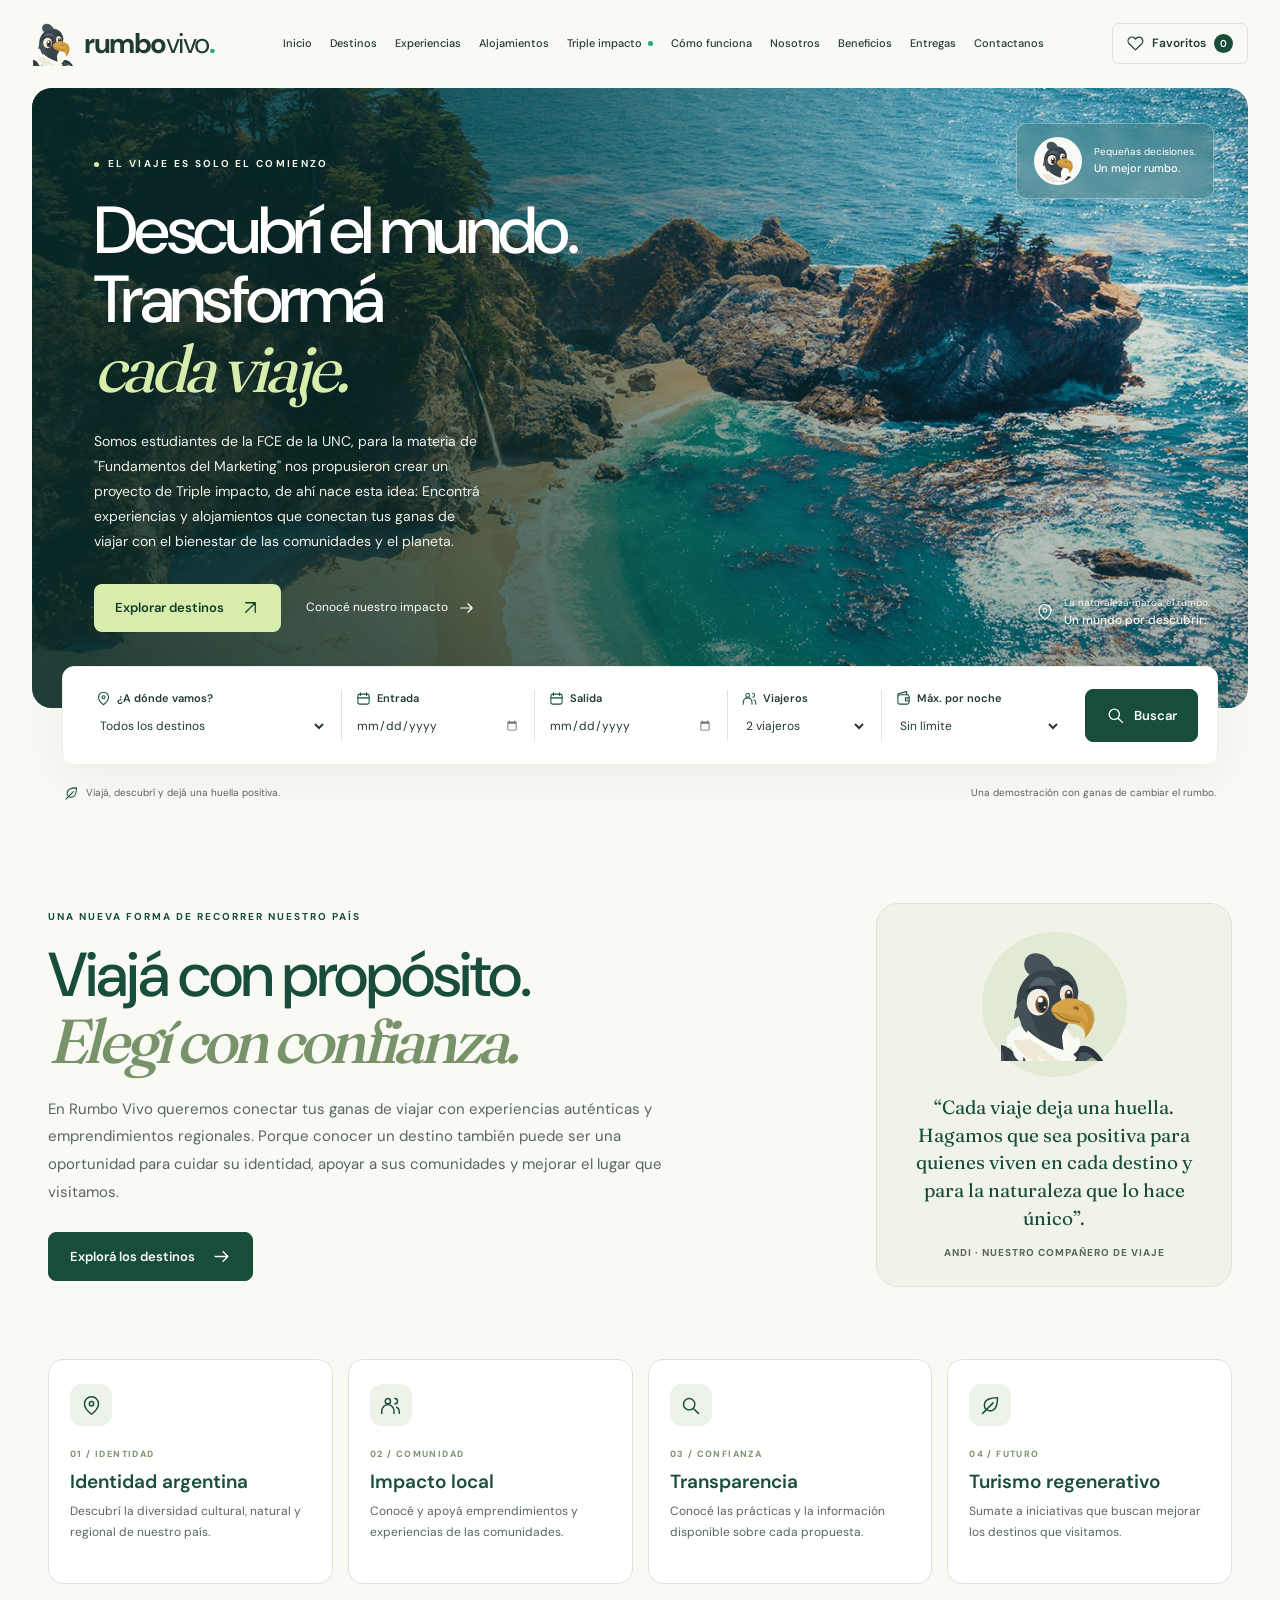
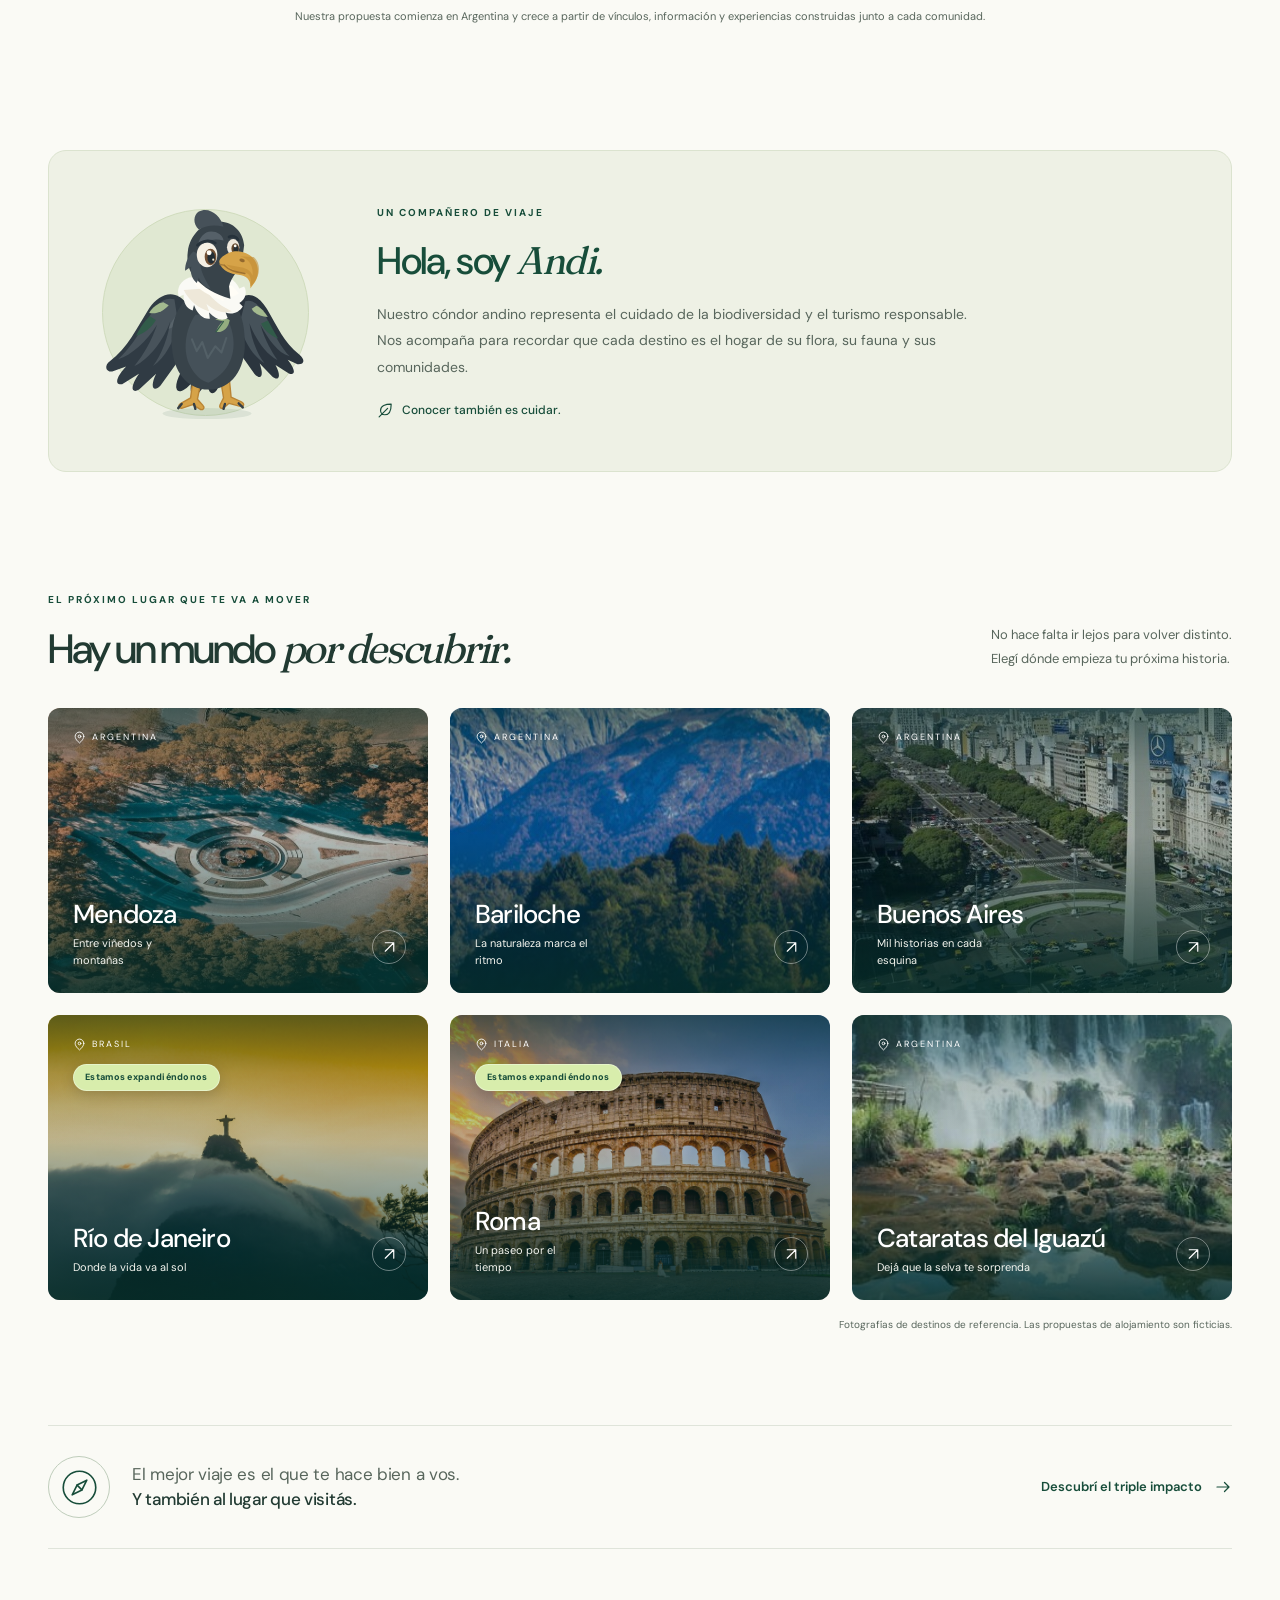
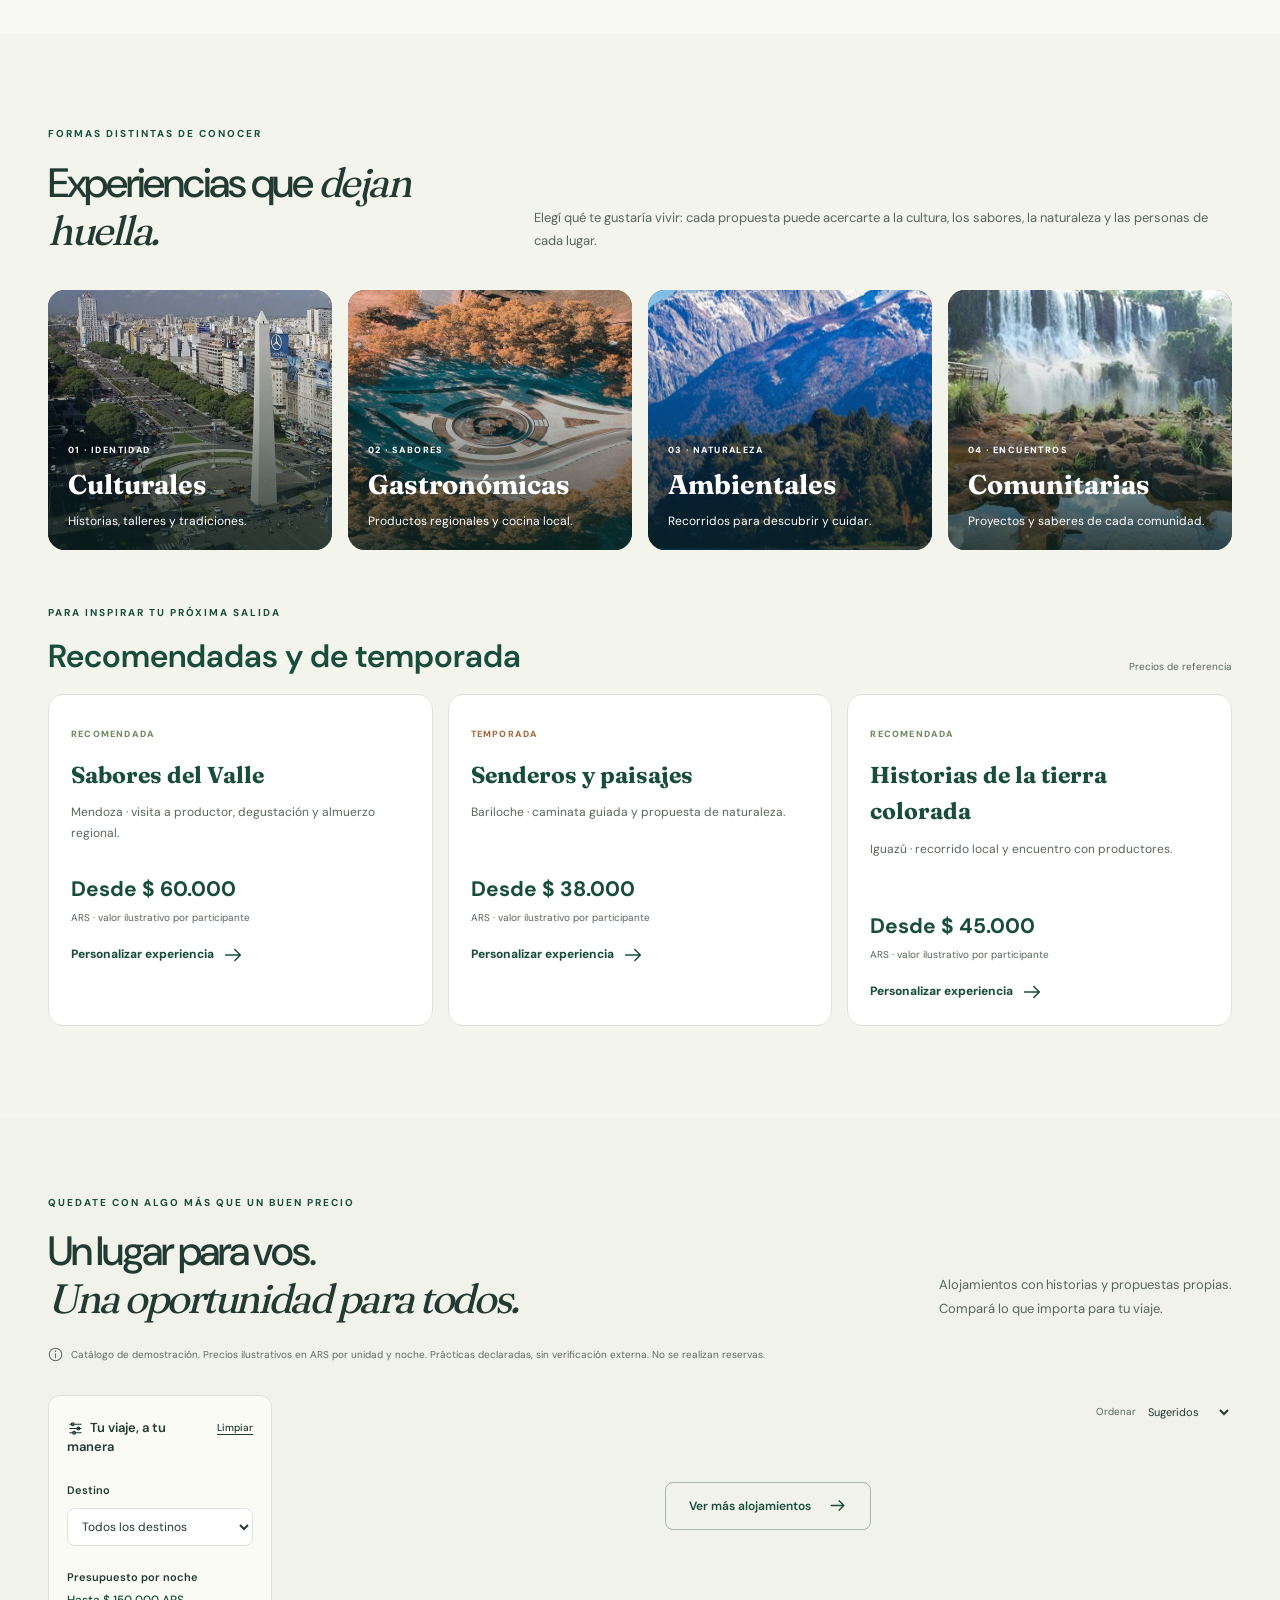
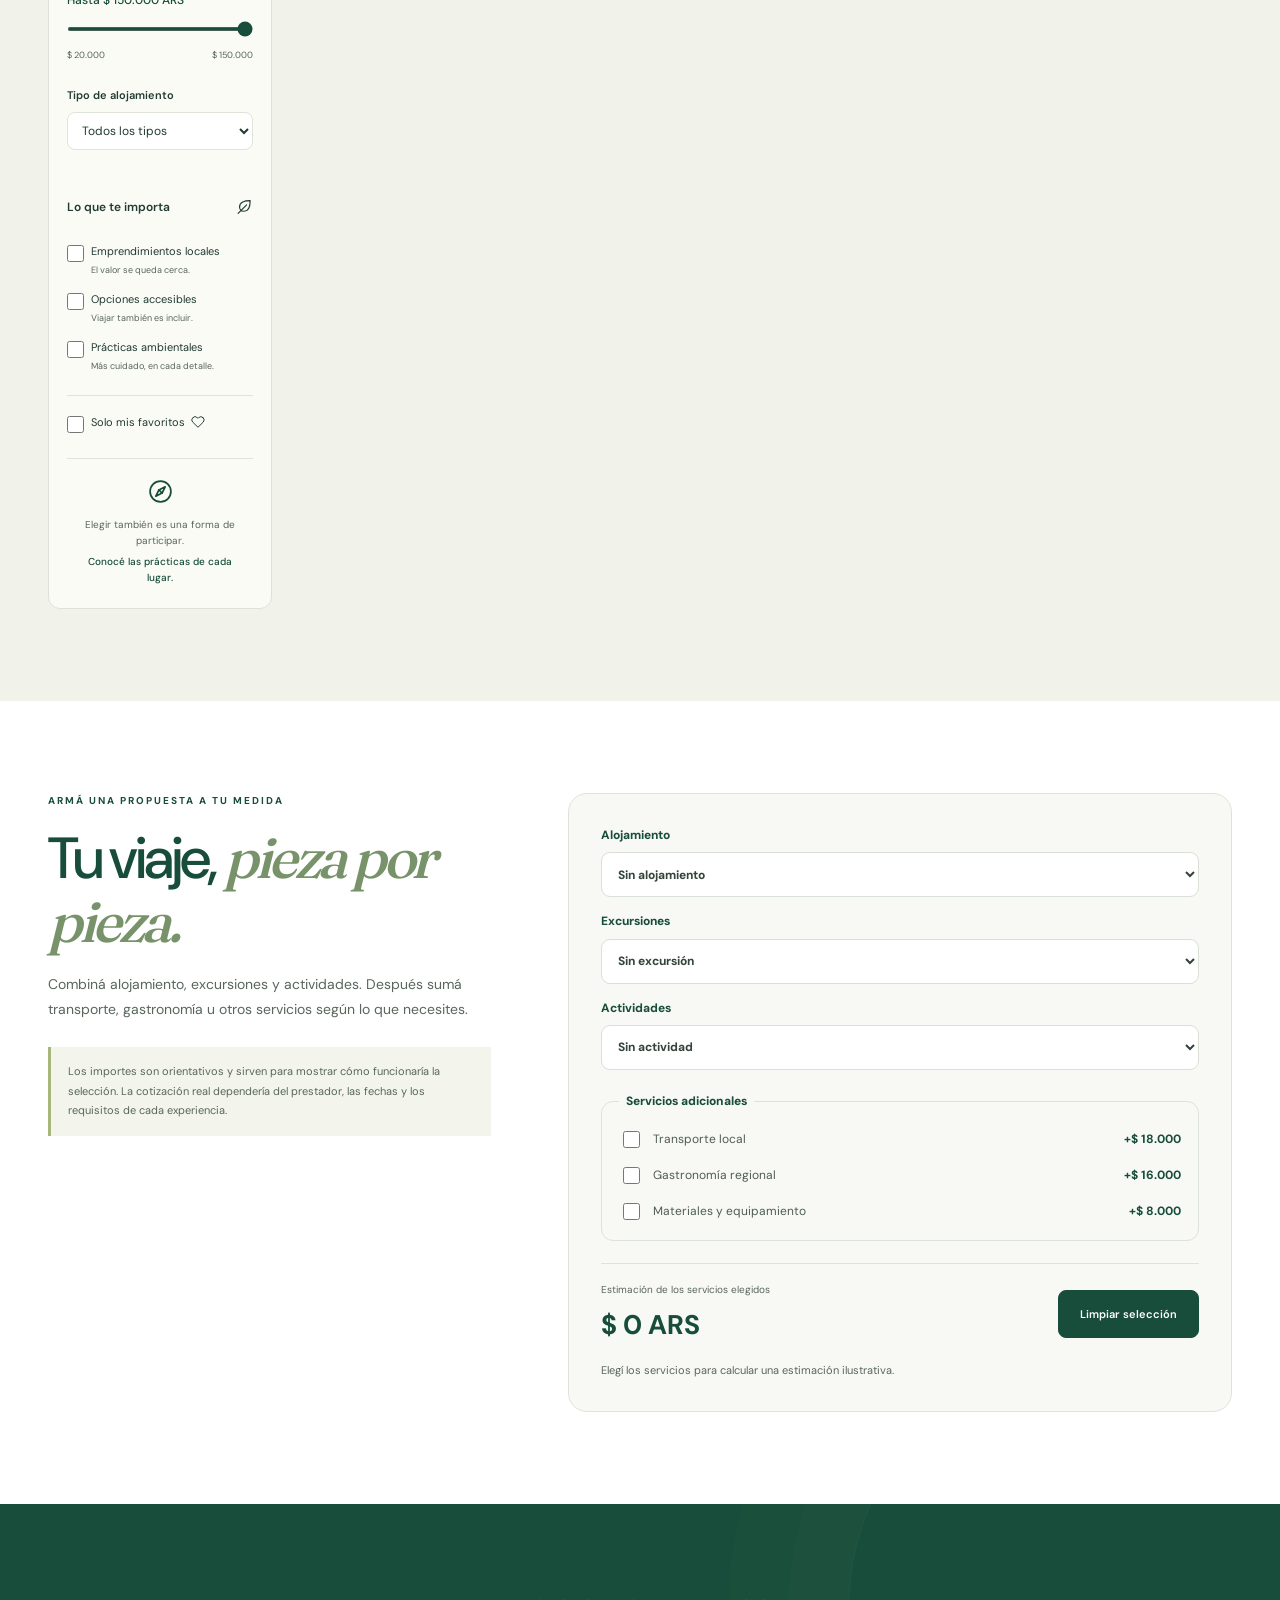
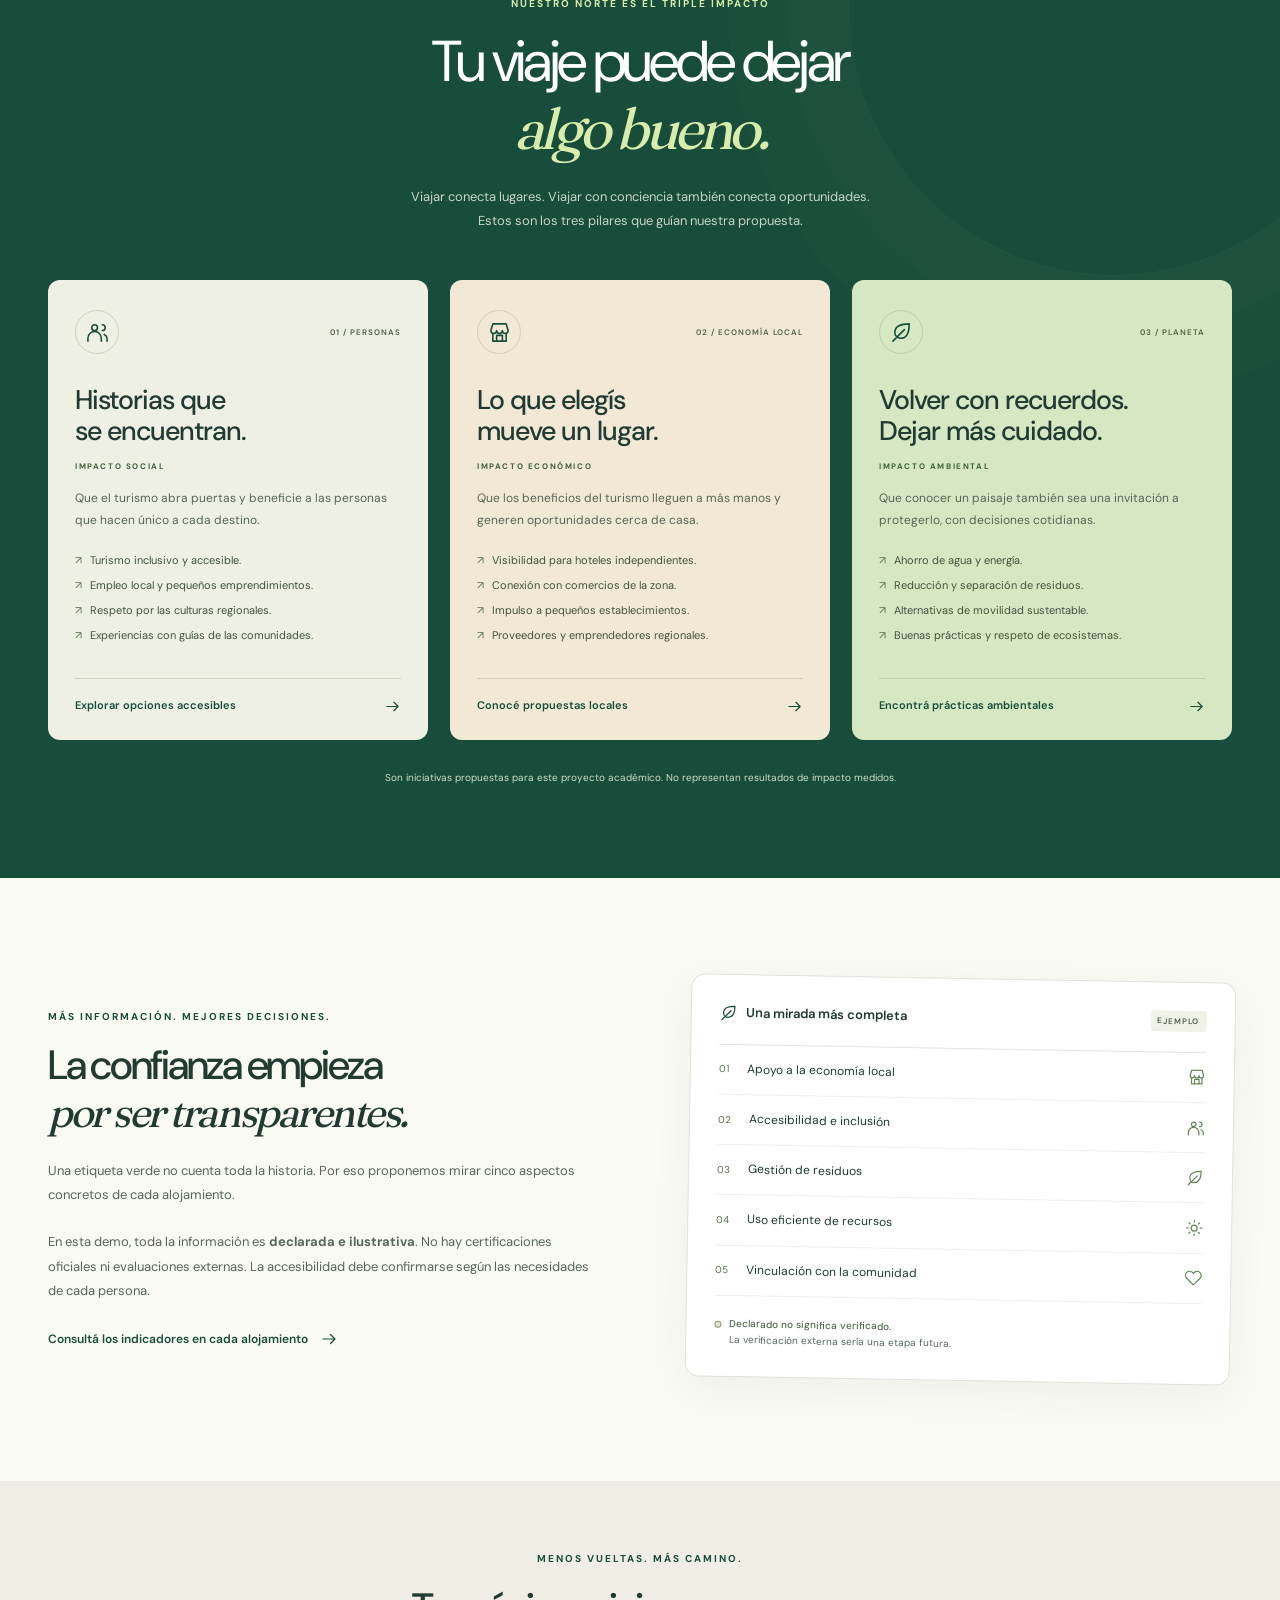
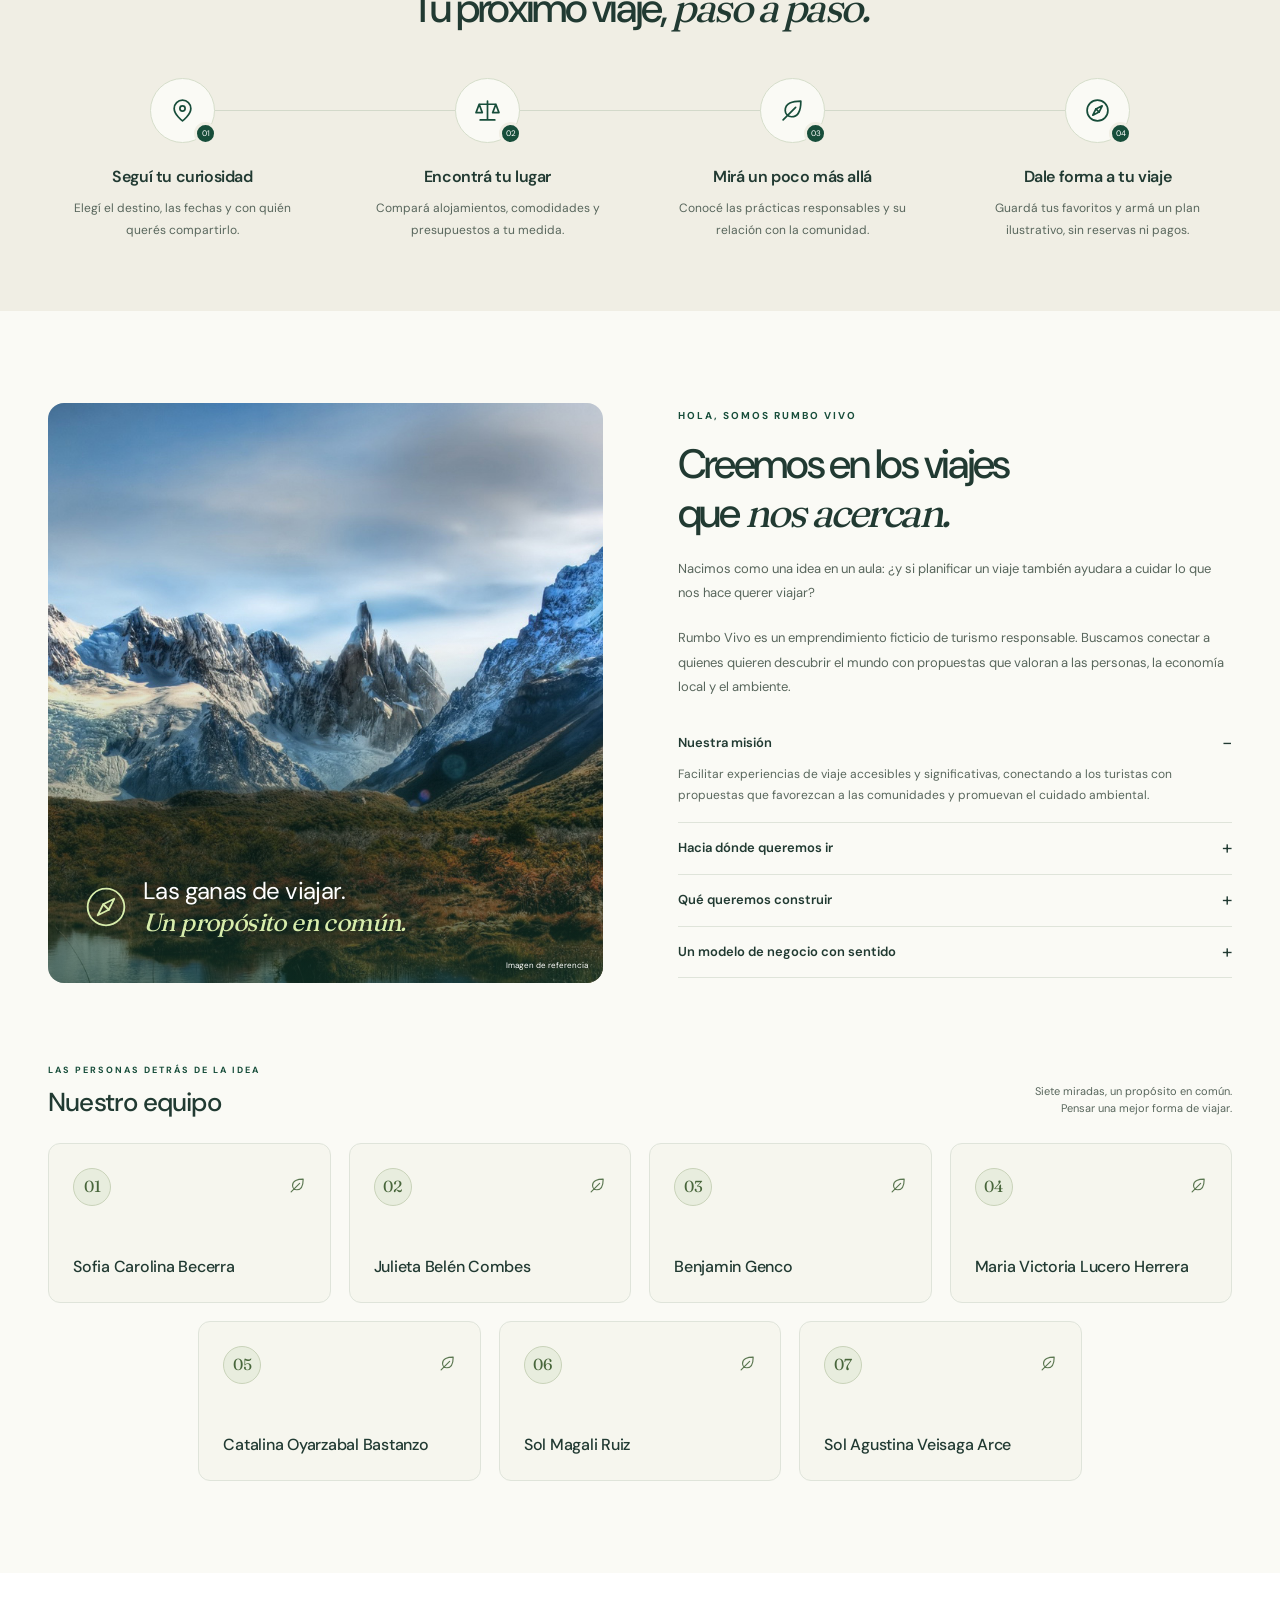
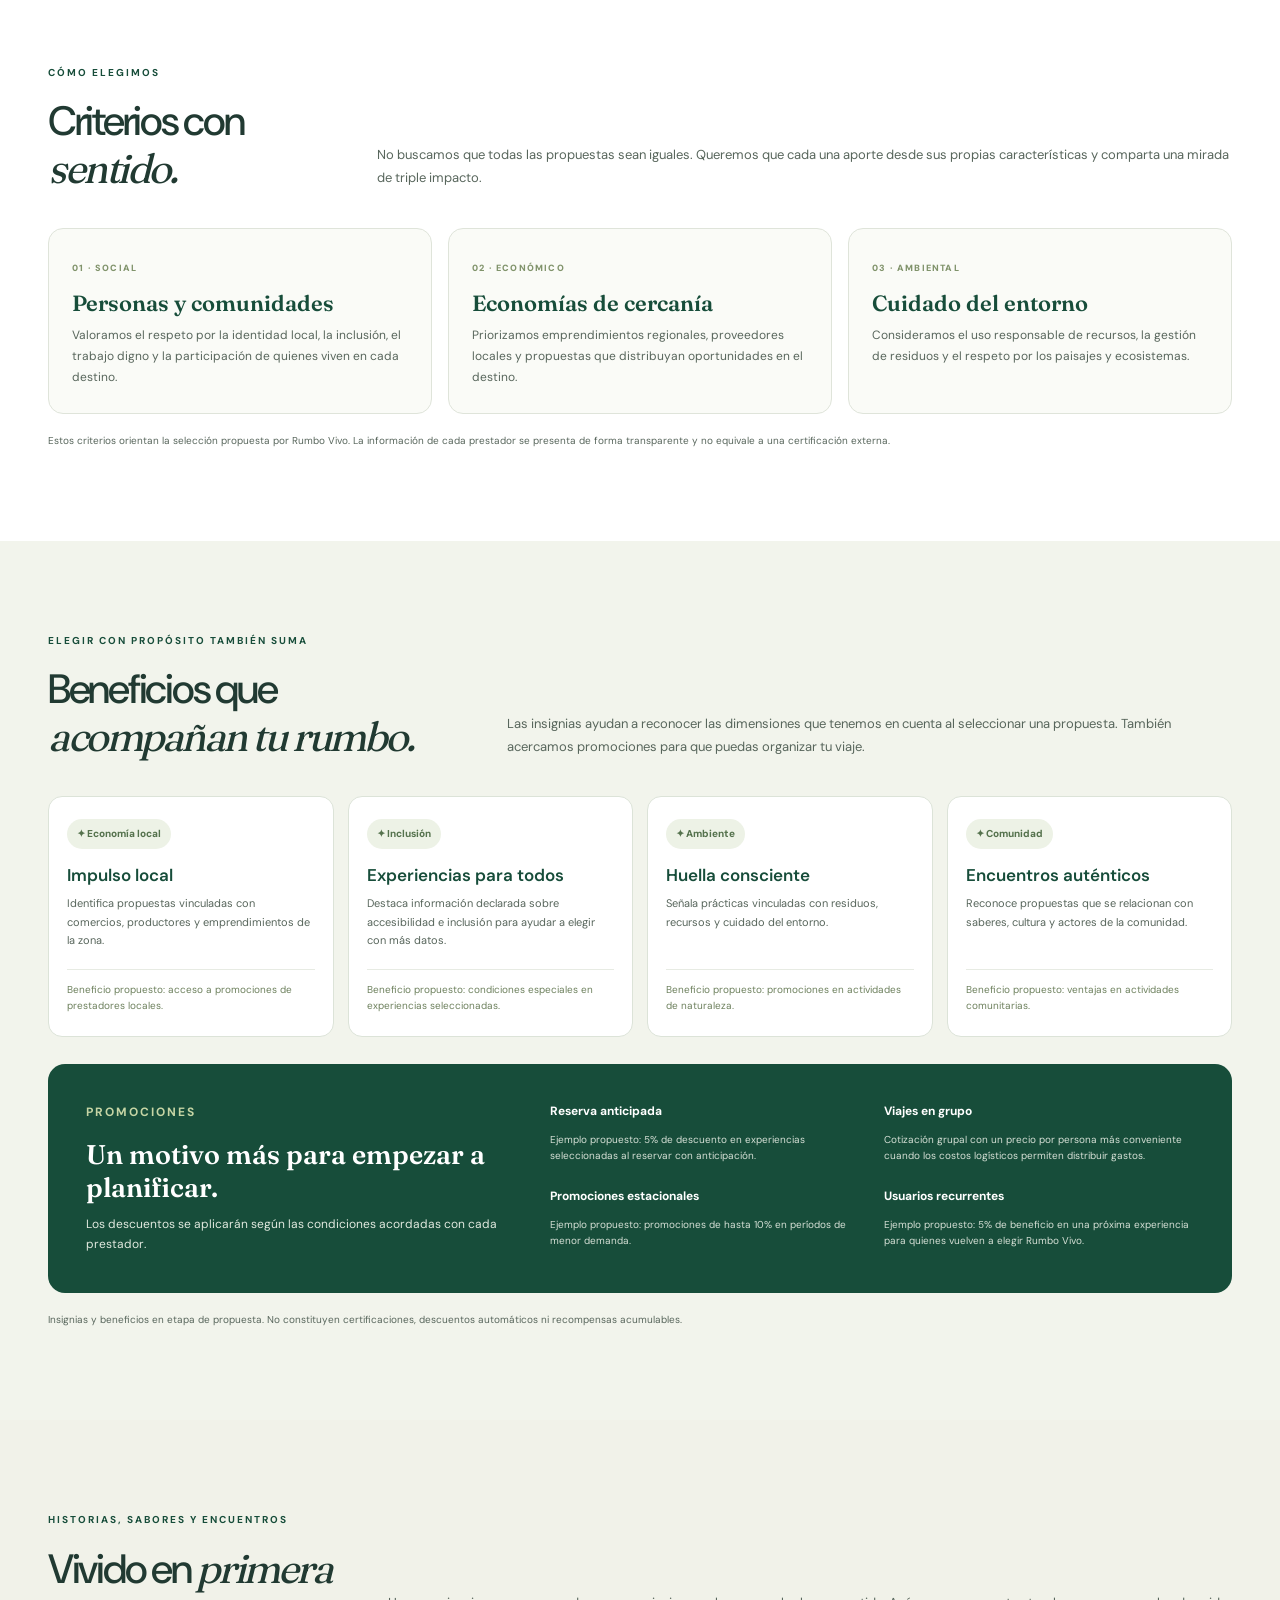
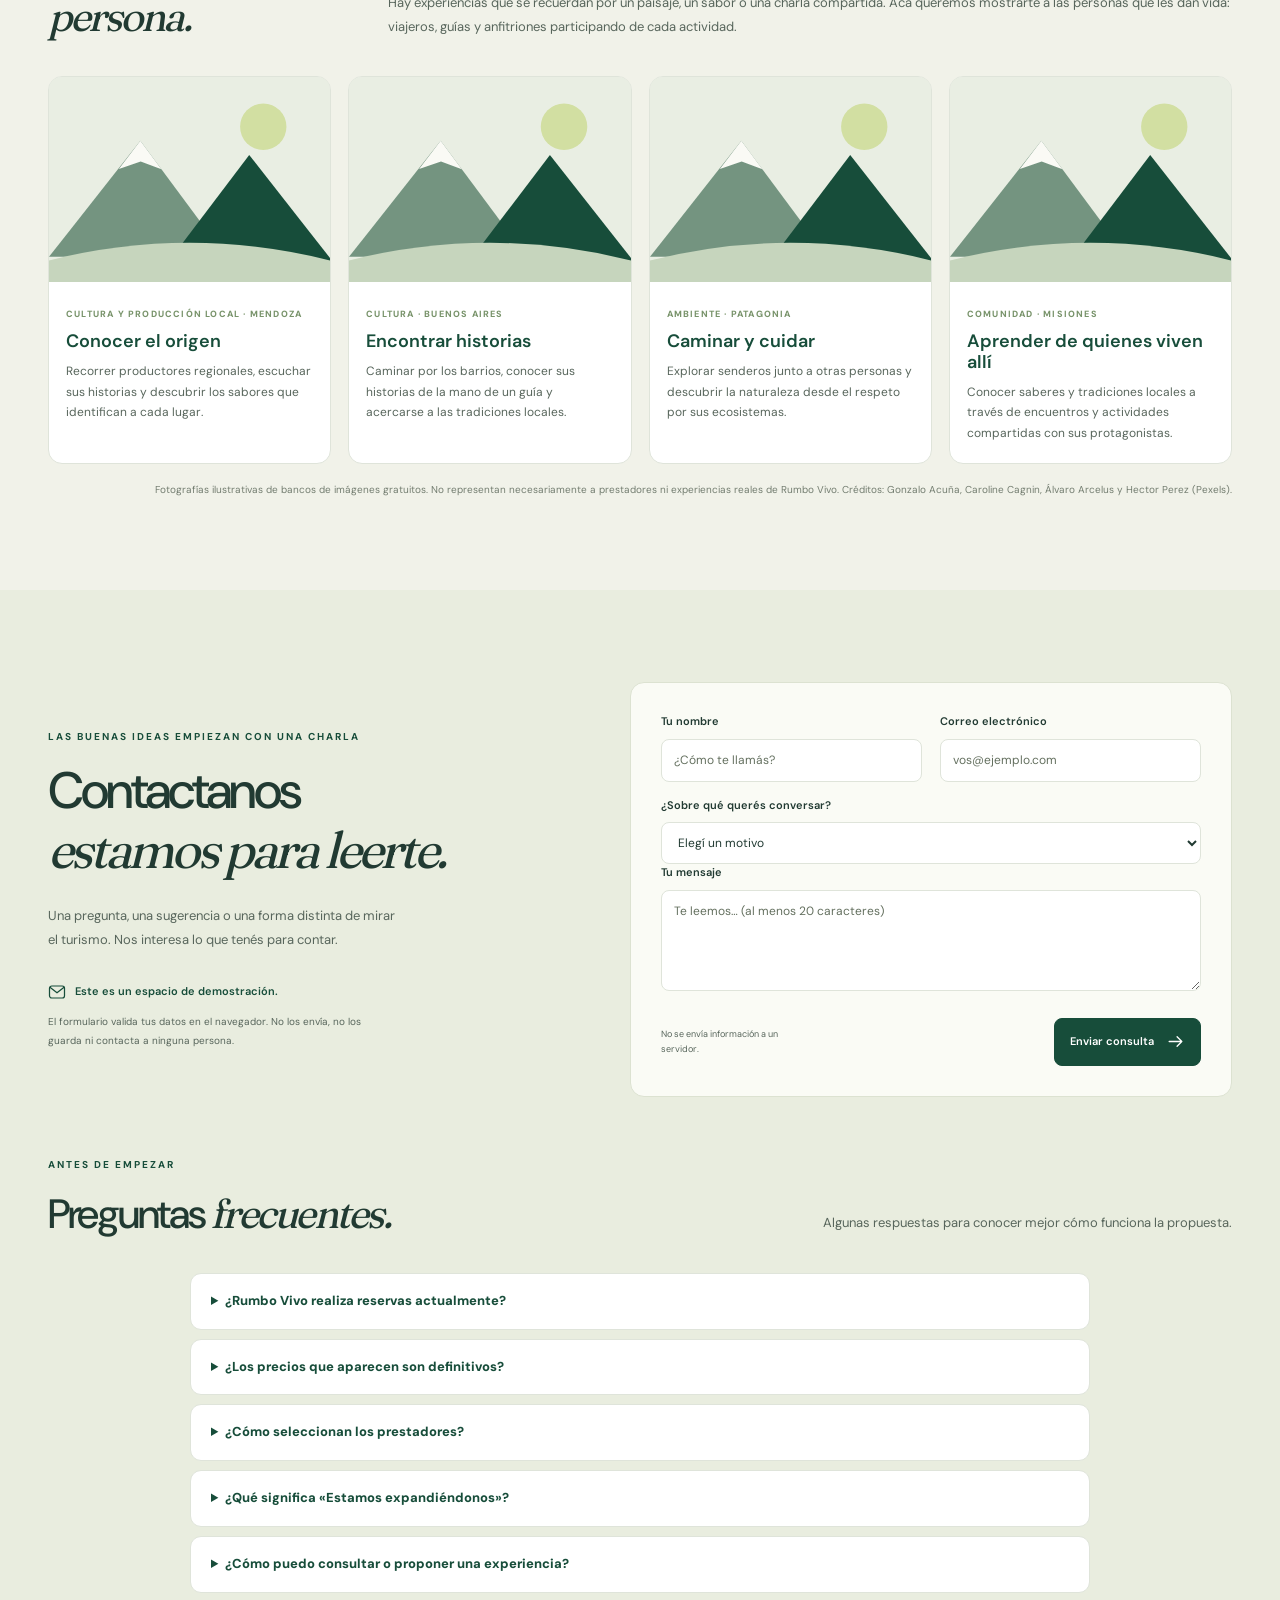
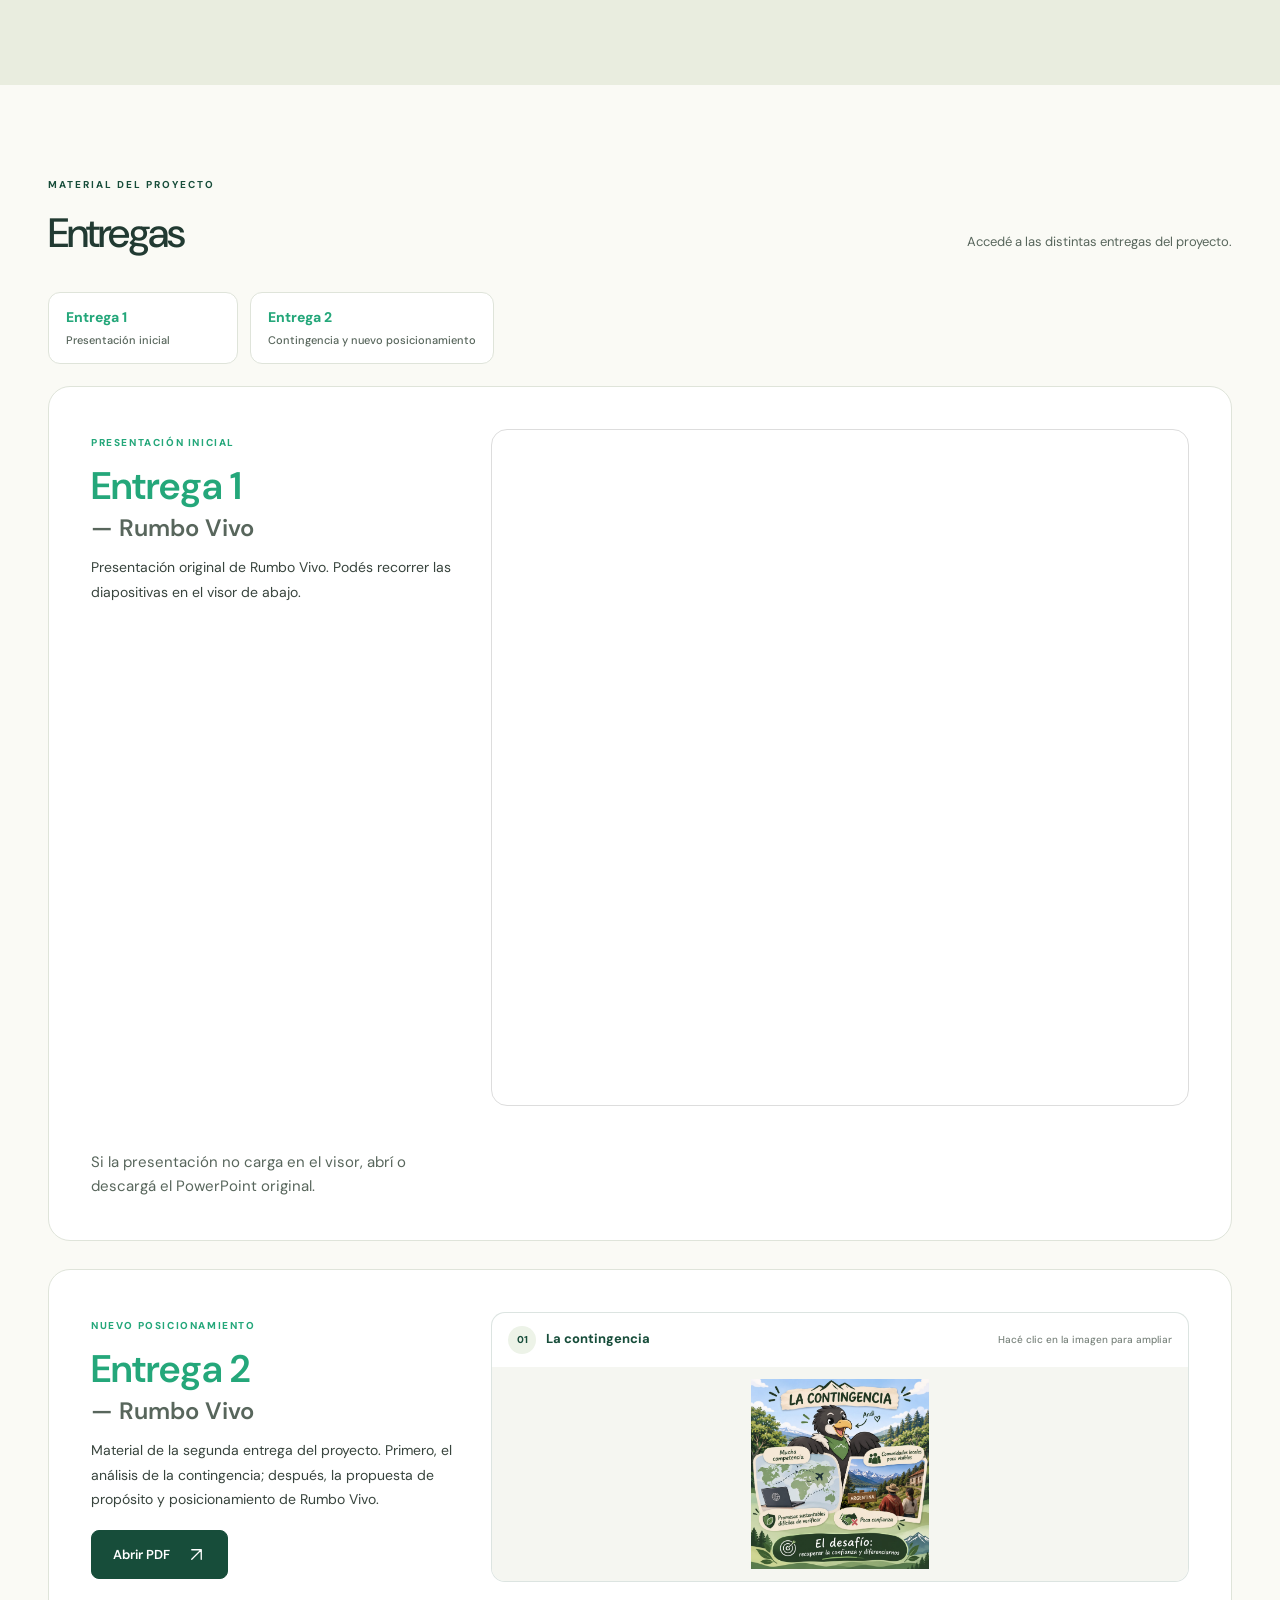
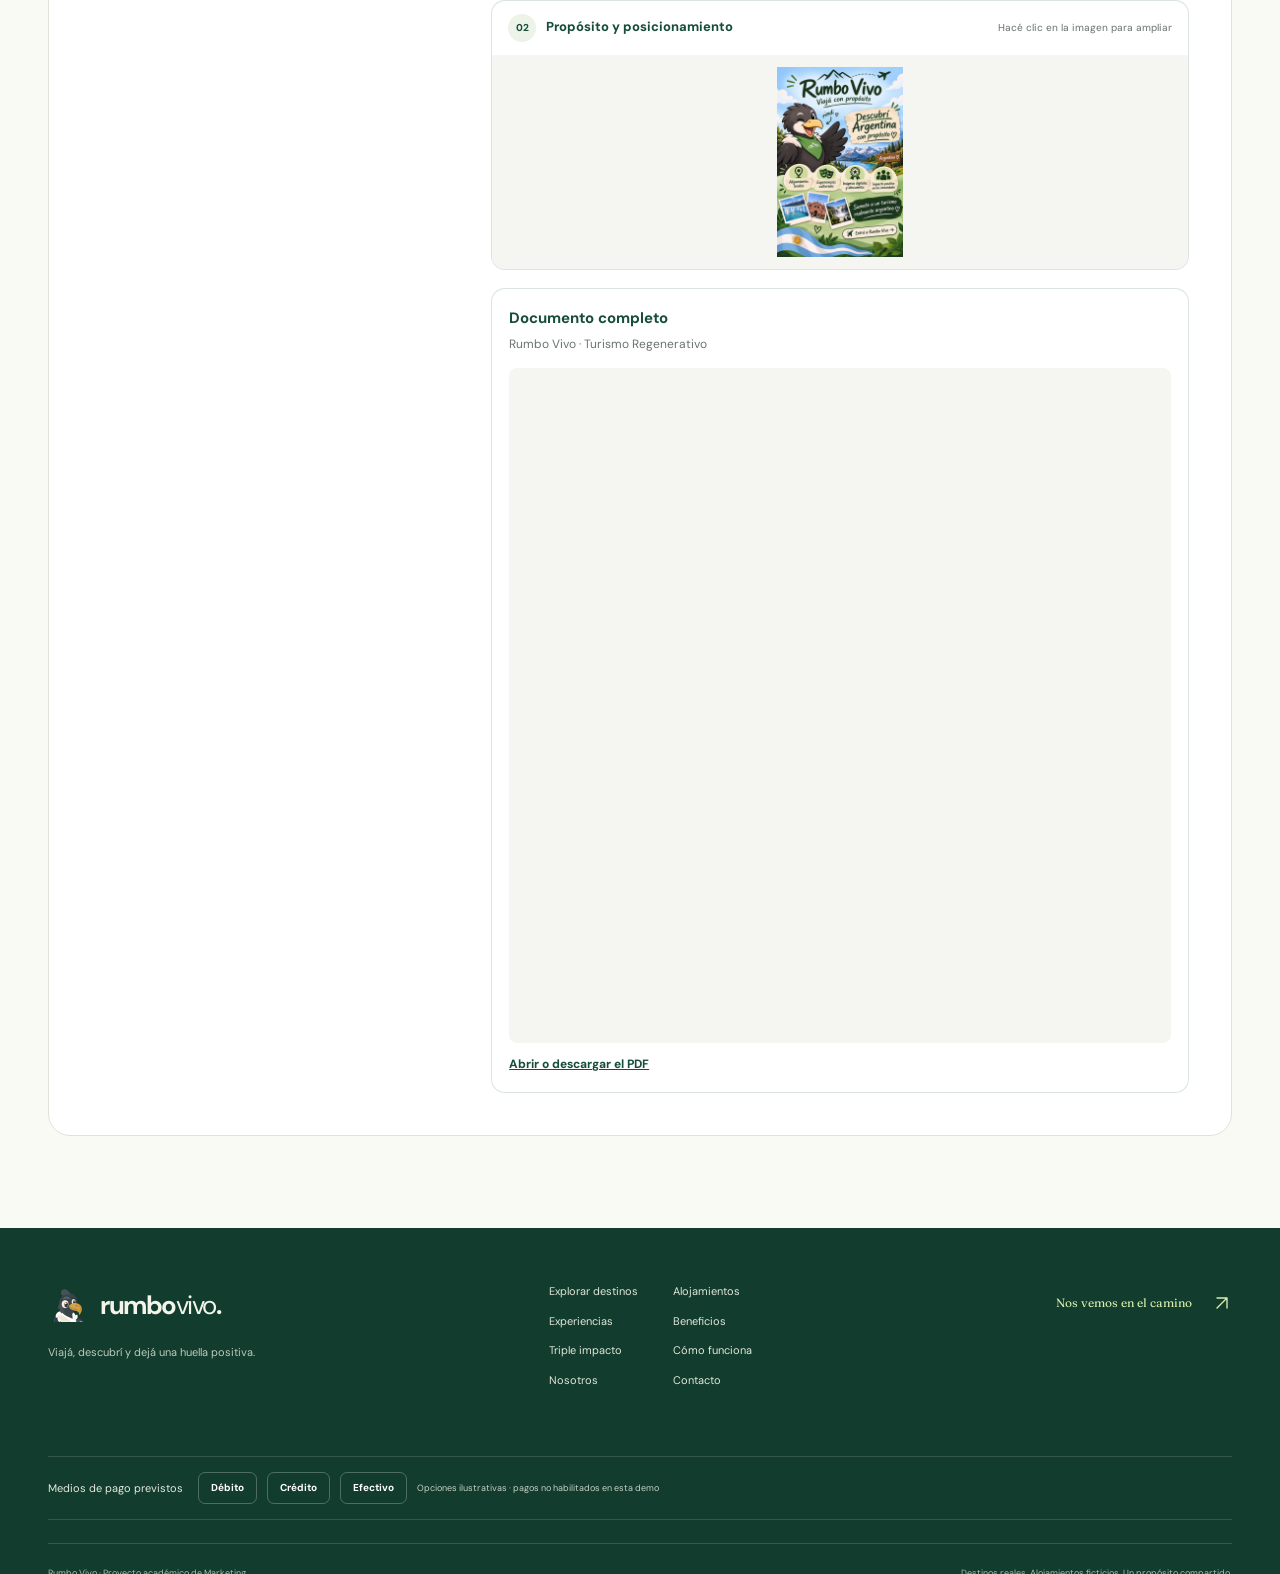
==== commit f799858d: "Quitar fechas visibles de las entregas" ====
--- a/index.html
+++ b/index.html
@@ -1269,7 +1269,7 @@
         </nav>
         <article id="entrega-1" class="delivery-presentation">
           <div class="delivery-intro">
-            <span class="delivery-kicker">DIRECCIÓN ESTRATÉGICA · 2024</span>
+            <span class="delivery-kicker">PRESENTACIÓN INICIAL</span>
             <h3>Entrega 1 <span>— Rumbo Vivo</span></h3>
             <p>Presentación original de Rumbo Vivo. Podés recorrer las diapositivas en el visor de abajo.</p>
           </div>
@@ -1287,7 +1287,7 @@
 
         <article id="entrega-2" class="delivery-presentation" style="margin-top:28px;">
           <div class="delivery-intro">
-            <span class="delivery-kicker">NUEVO POSICIONAMIENTO · 2026</span>
+            <span class="delivery-kicker">NUEVO POSICIONAMIENTO</span>
             <h3>Entrega 2 <span>— Rumbo Vivo</span></h3>
             <p>Material de la segunda entrega del proyecto. Primero, el análisis de la contingencia; después, la propuesta de propósito y posicionamiento de Rumbo Vivo.</p>
             <p style="margin-top:18px;">
@@ -1356,8 +1356,7 @@
         <div class="footer-payments" aria-label="Medios de pago previstos"><span>Medios de pago previstos</span><strong>Débito</strong><strong>Crédito</strong><strong>Efectivo</strong><small>Opciones ilustrativas · pagos no habilitados en esta demo</small></div>
         <div class="footer-bottom">
           <p>
-            Rumbo Vivo · Proyecto académico de Marketing ·
-            <span id="current-year">2026</span>
+            Rumbo Vivo · Proyecto académico de Marketing
           </p>
           <p>
             Destinos reales. Alojamientos ficticios. Un propósito compartido.
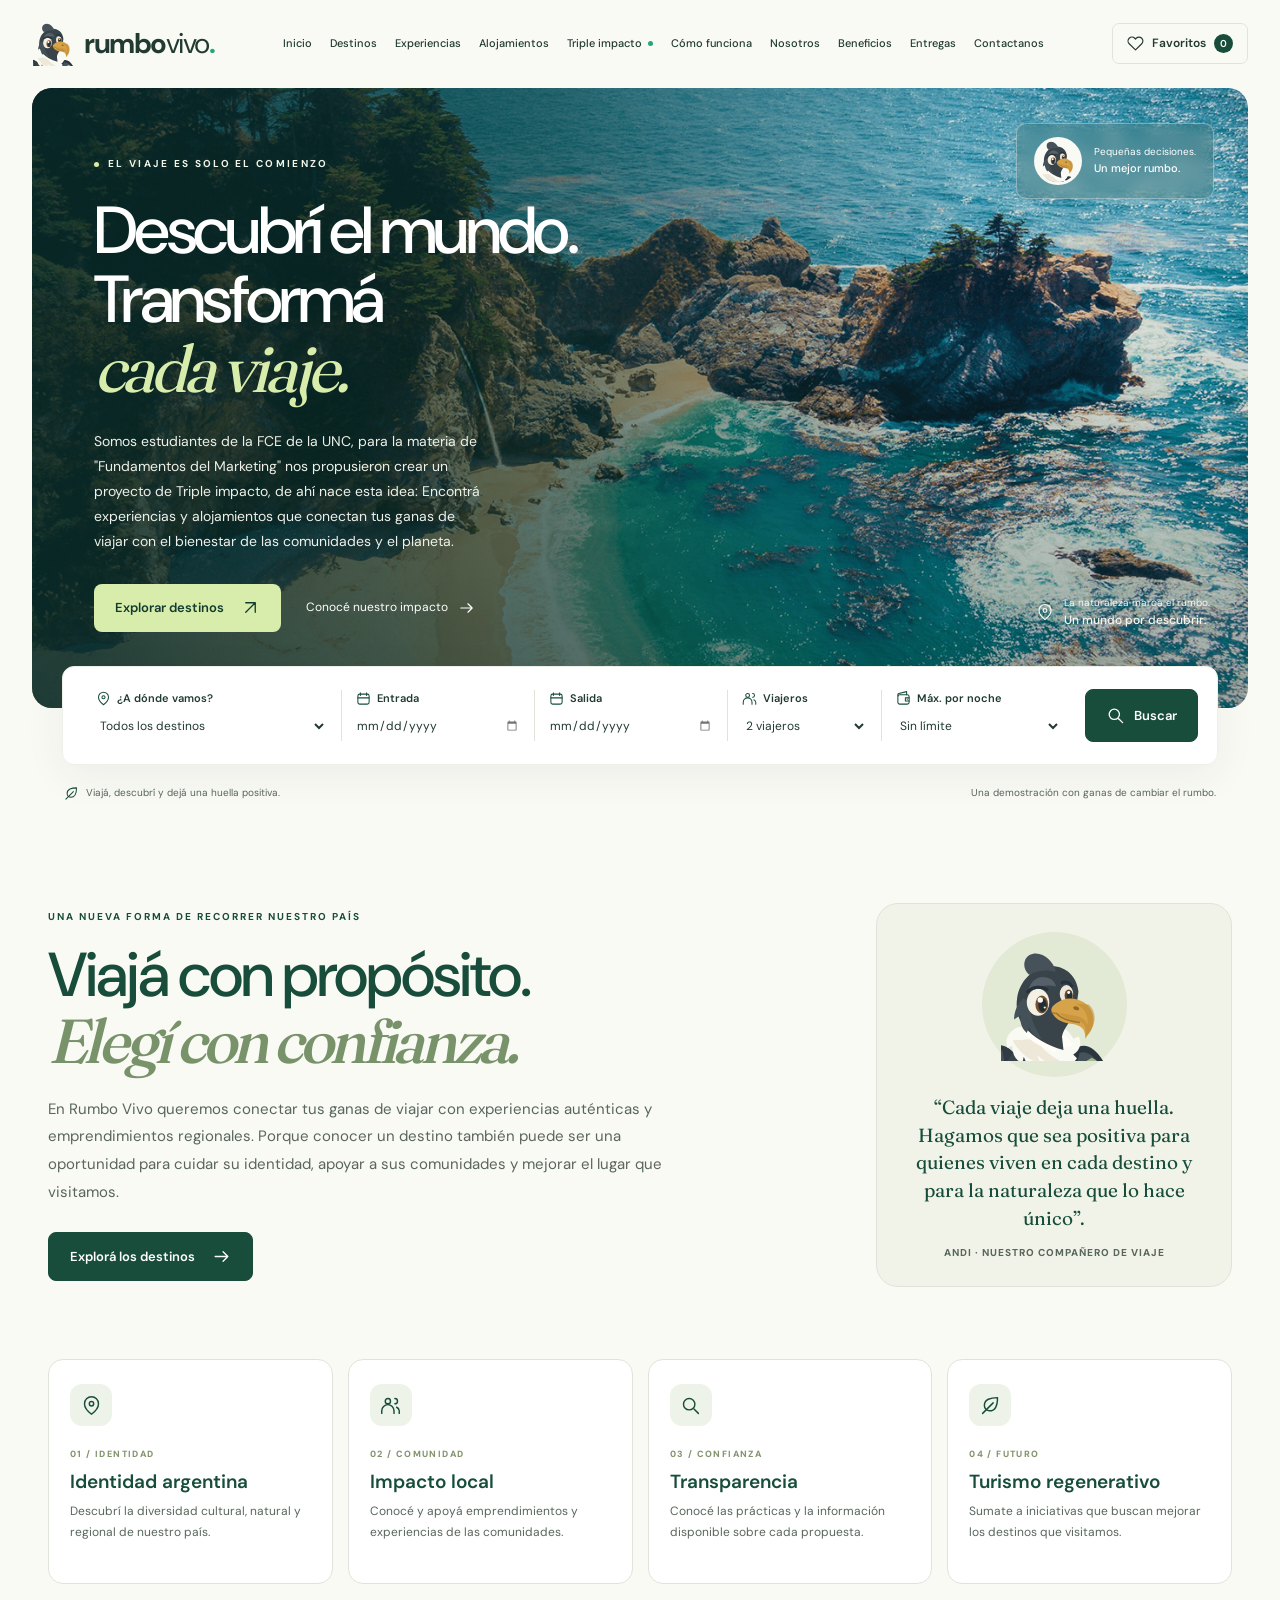
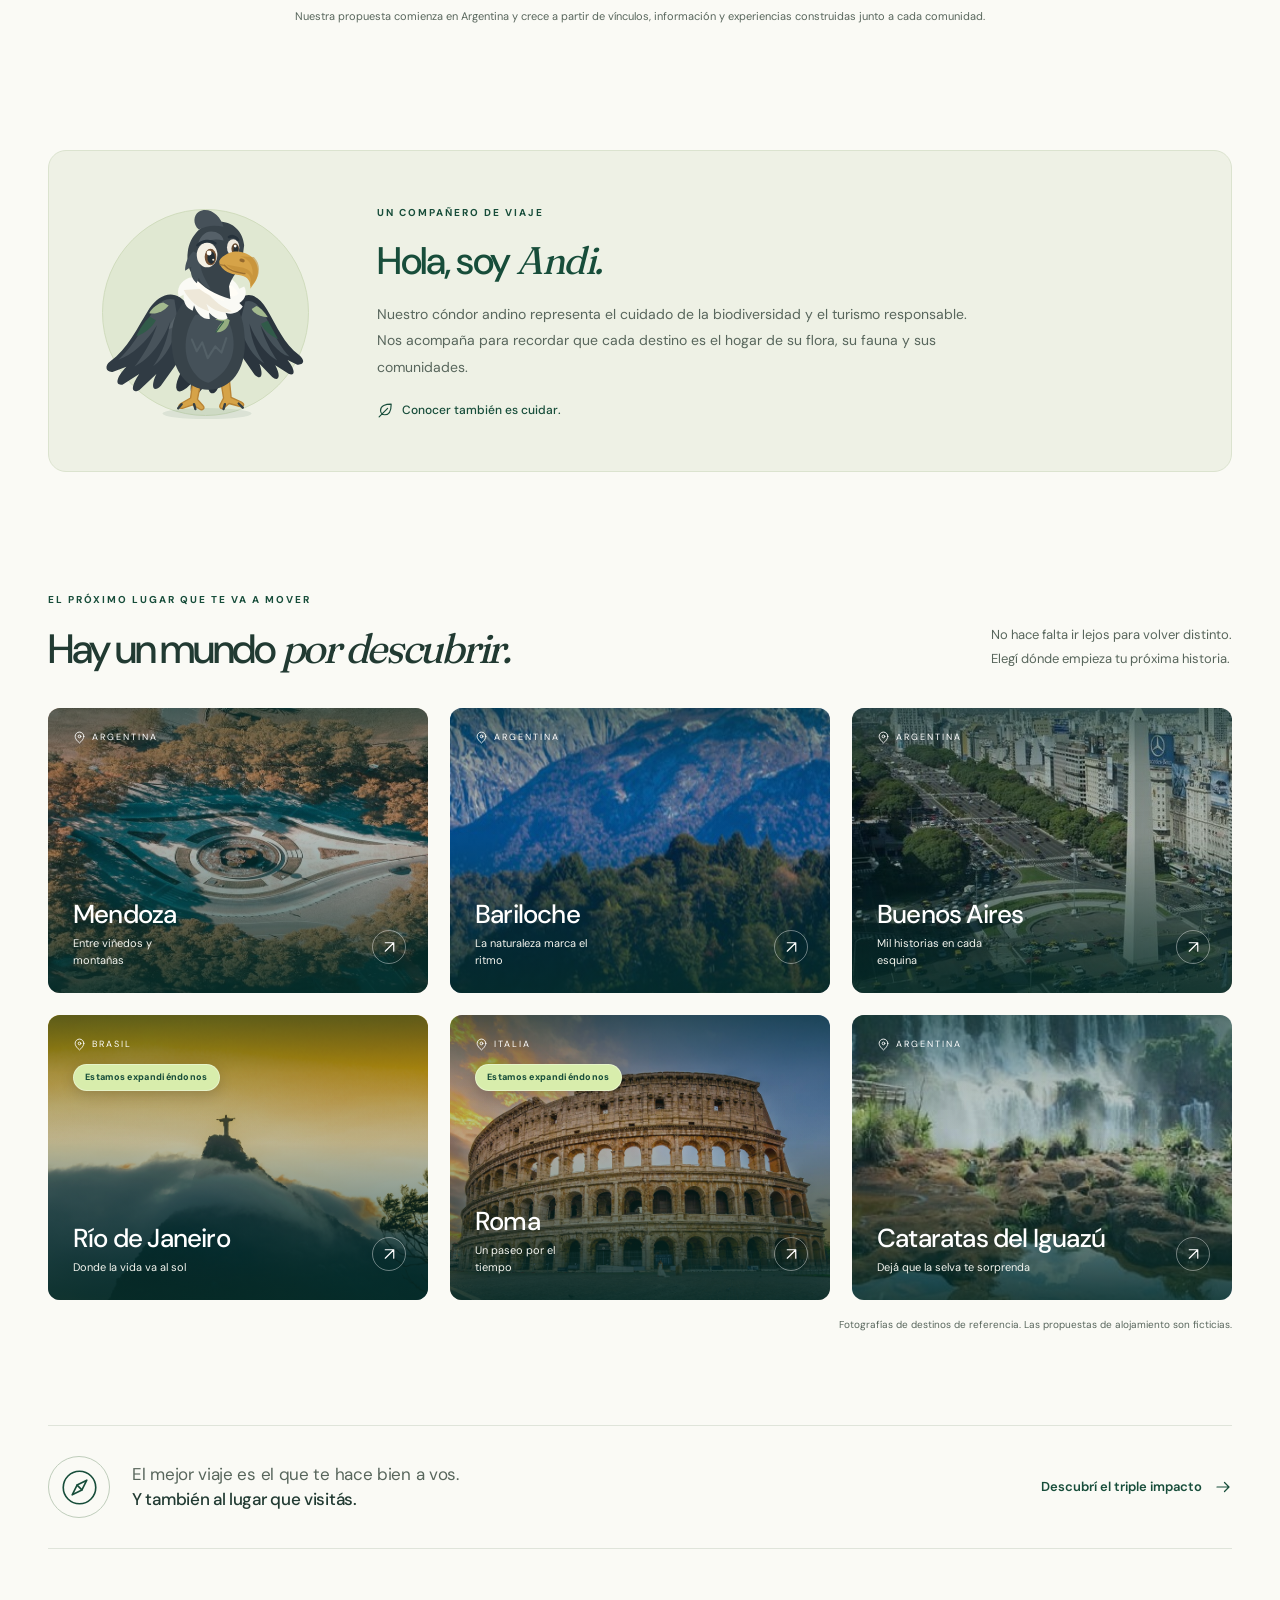
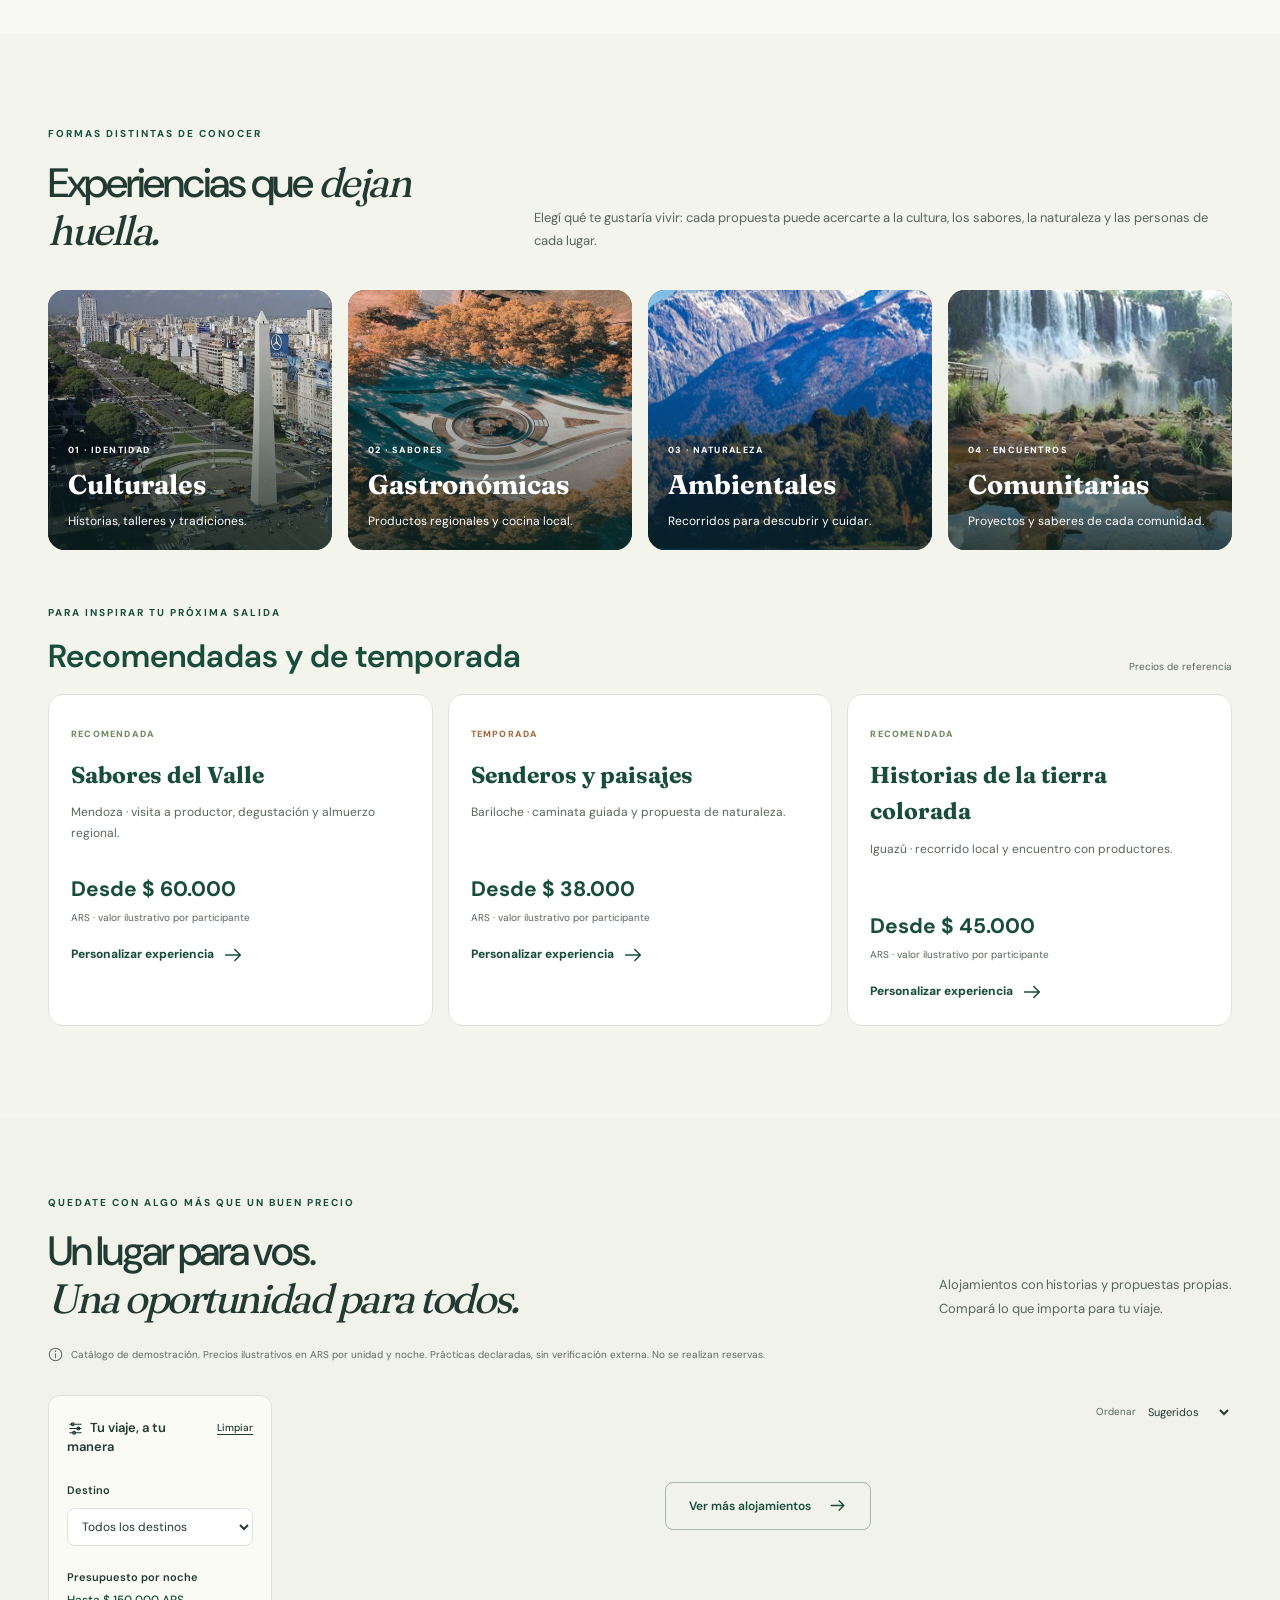
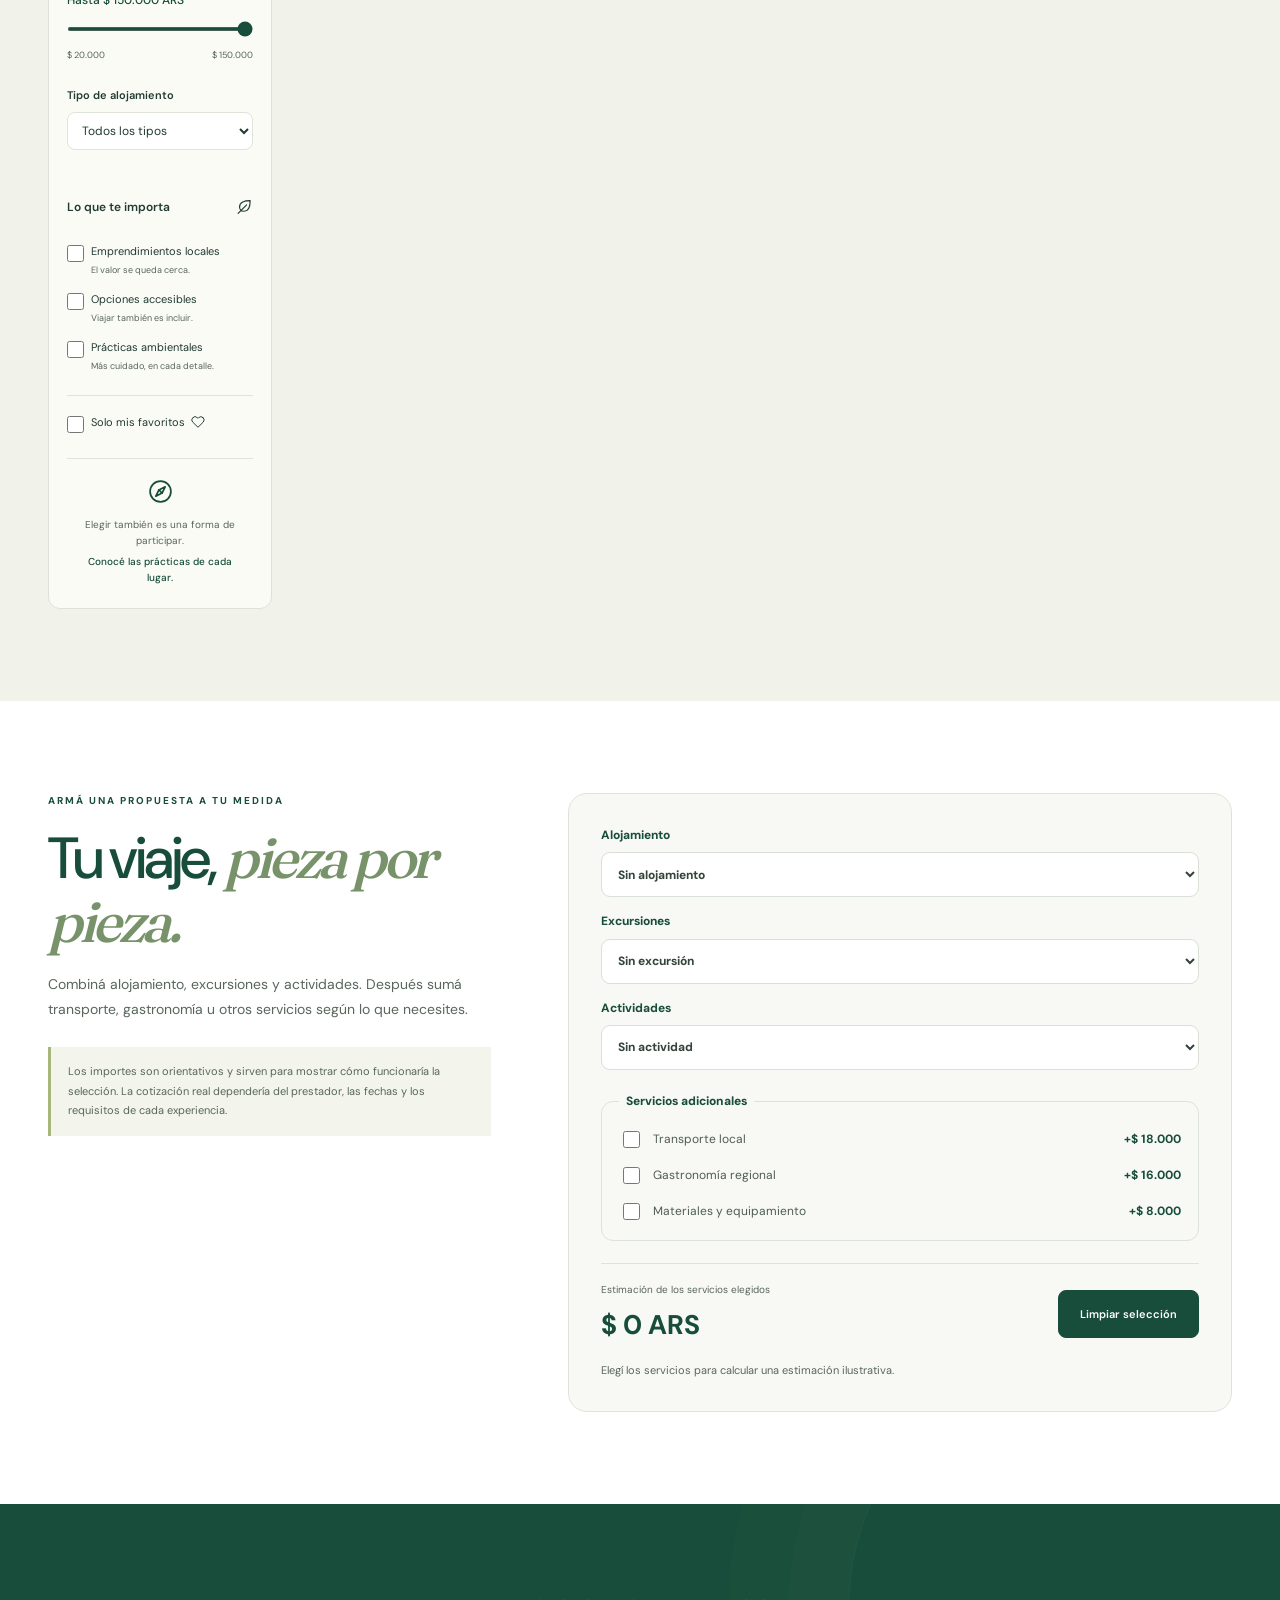
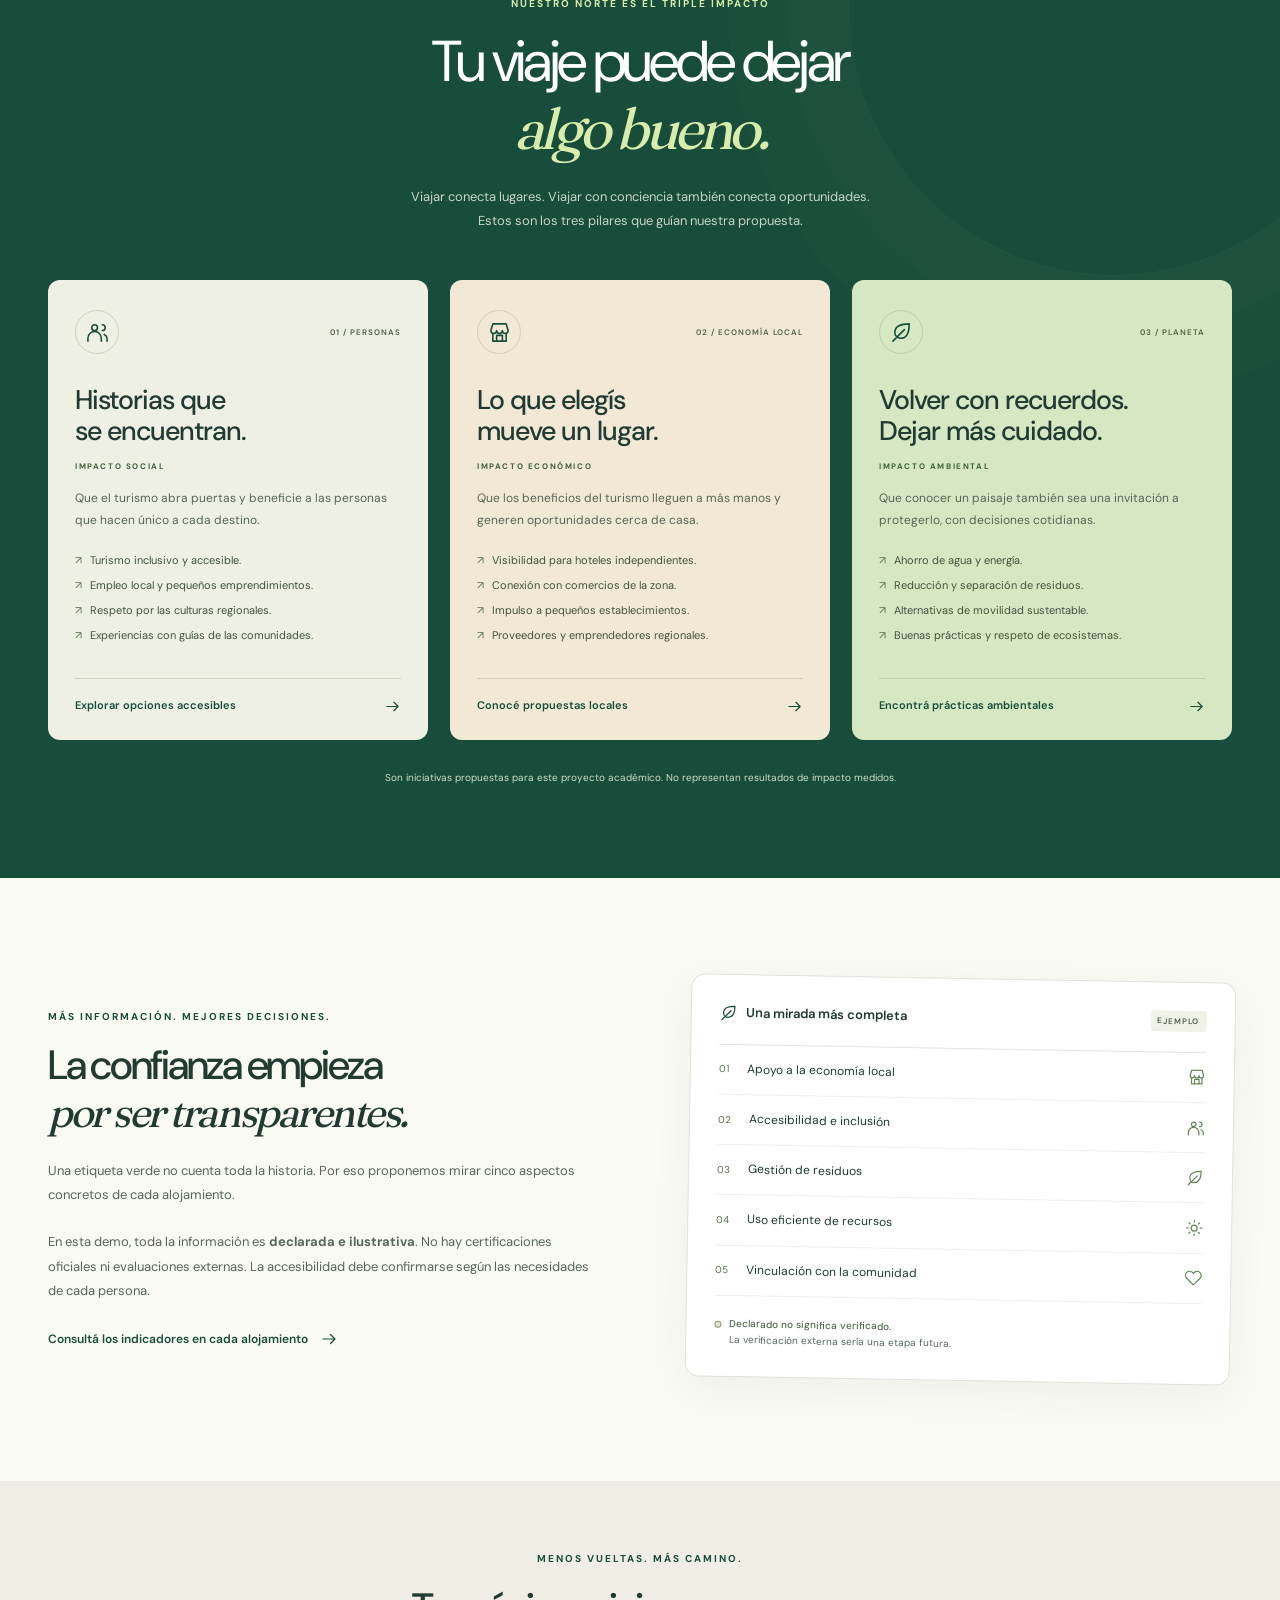
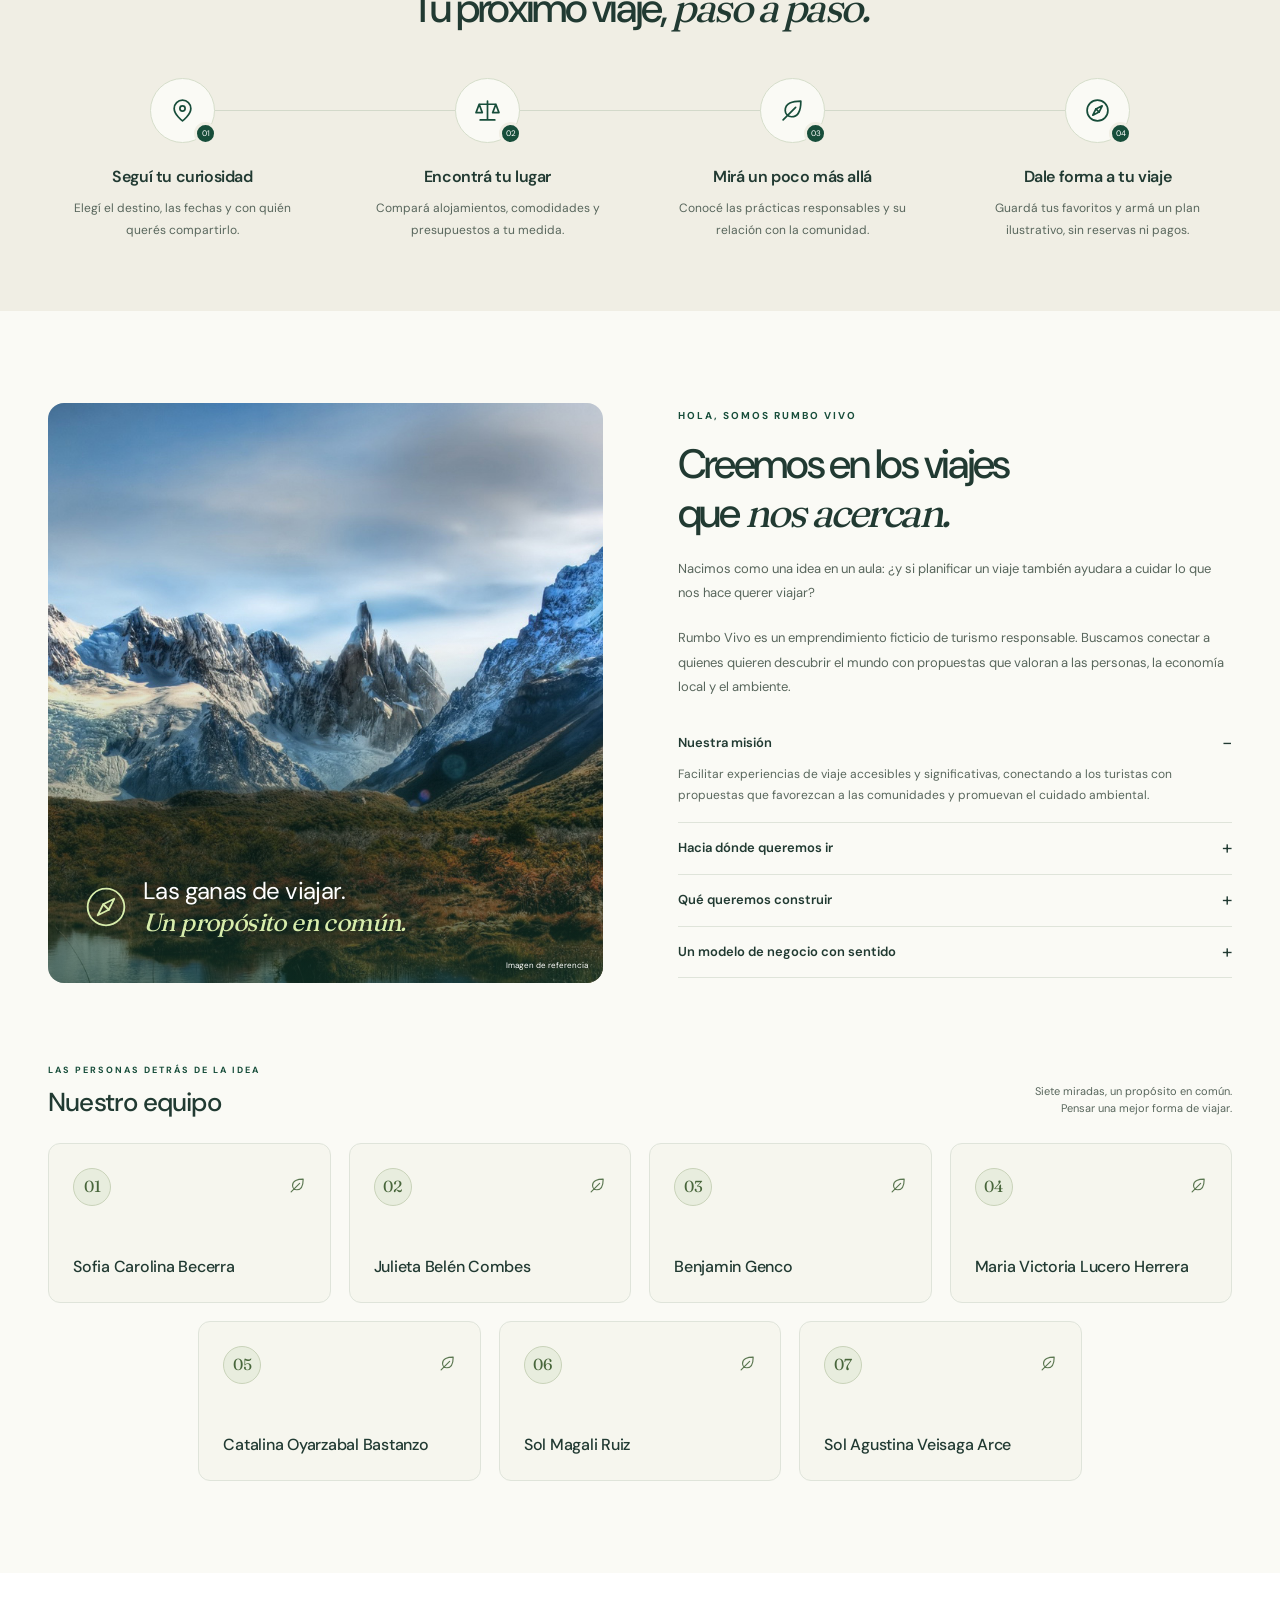
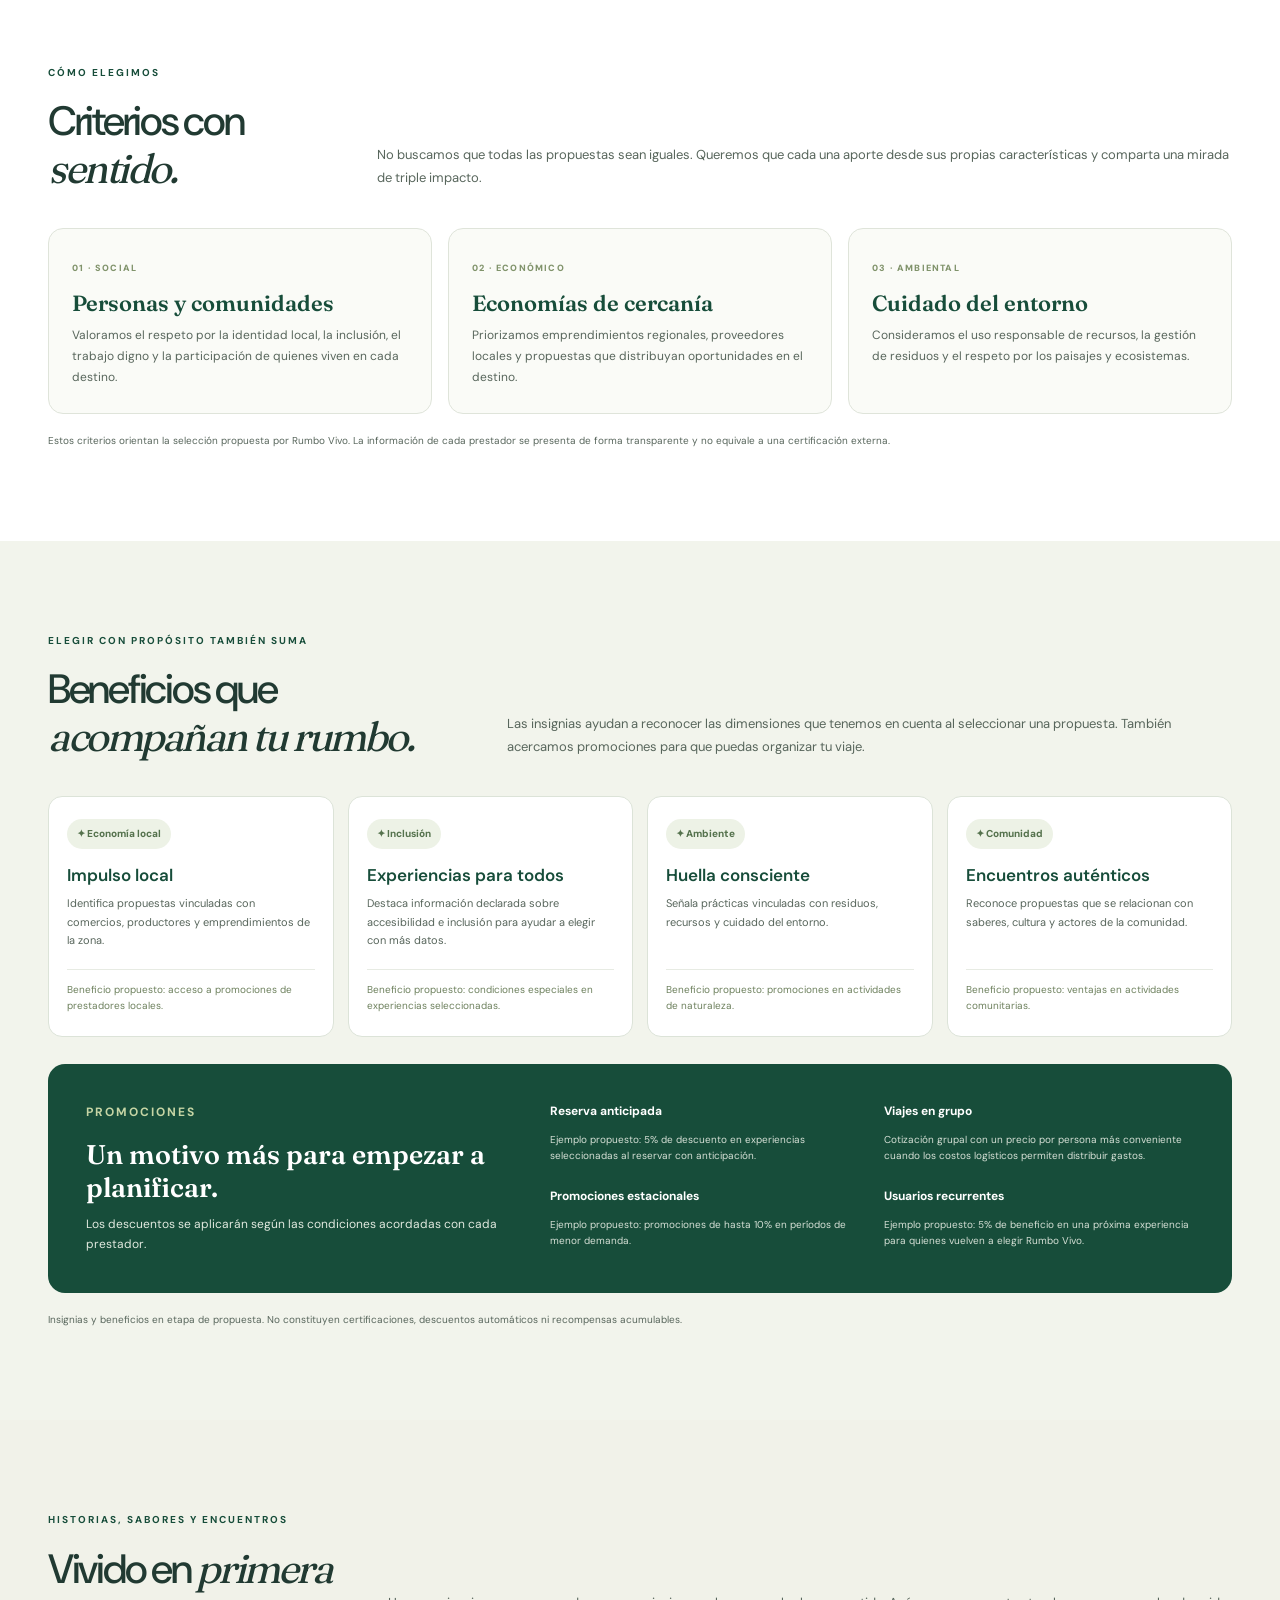
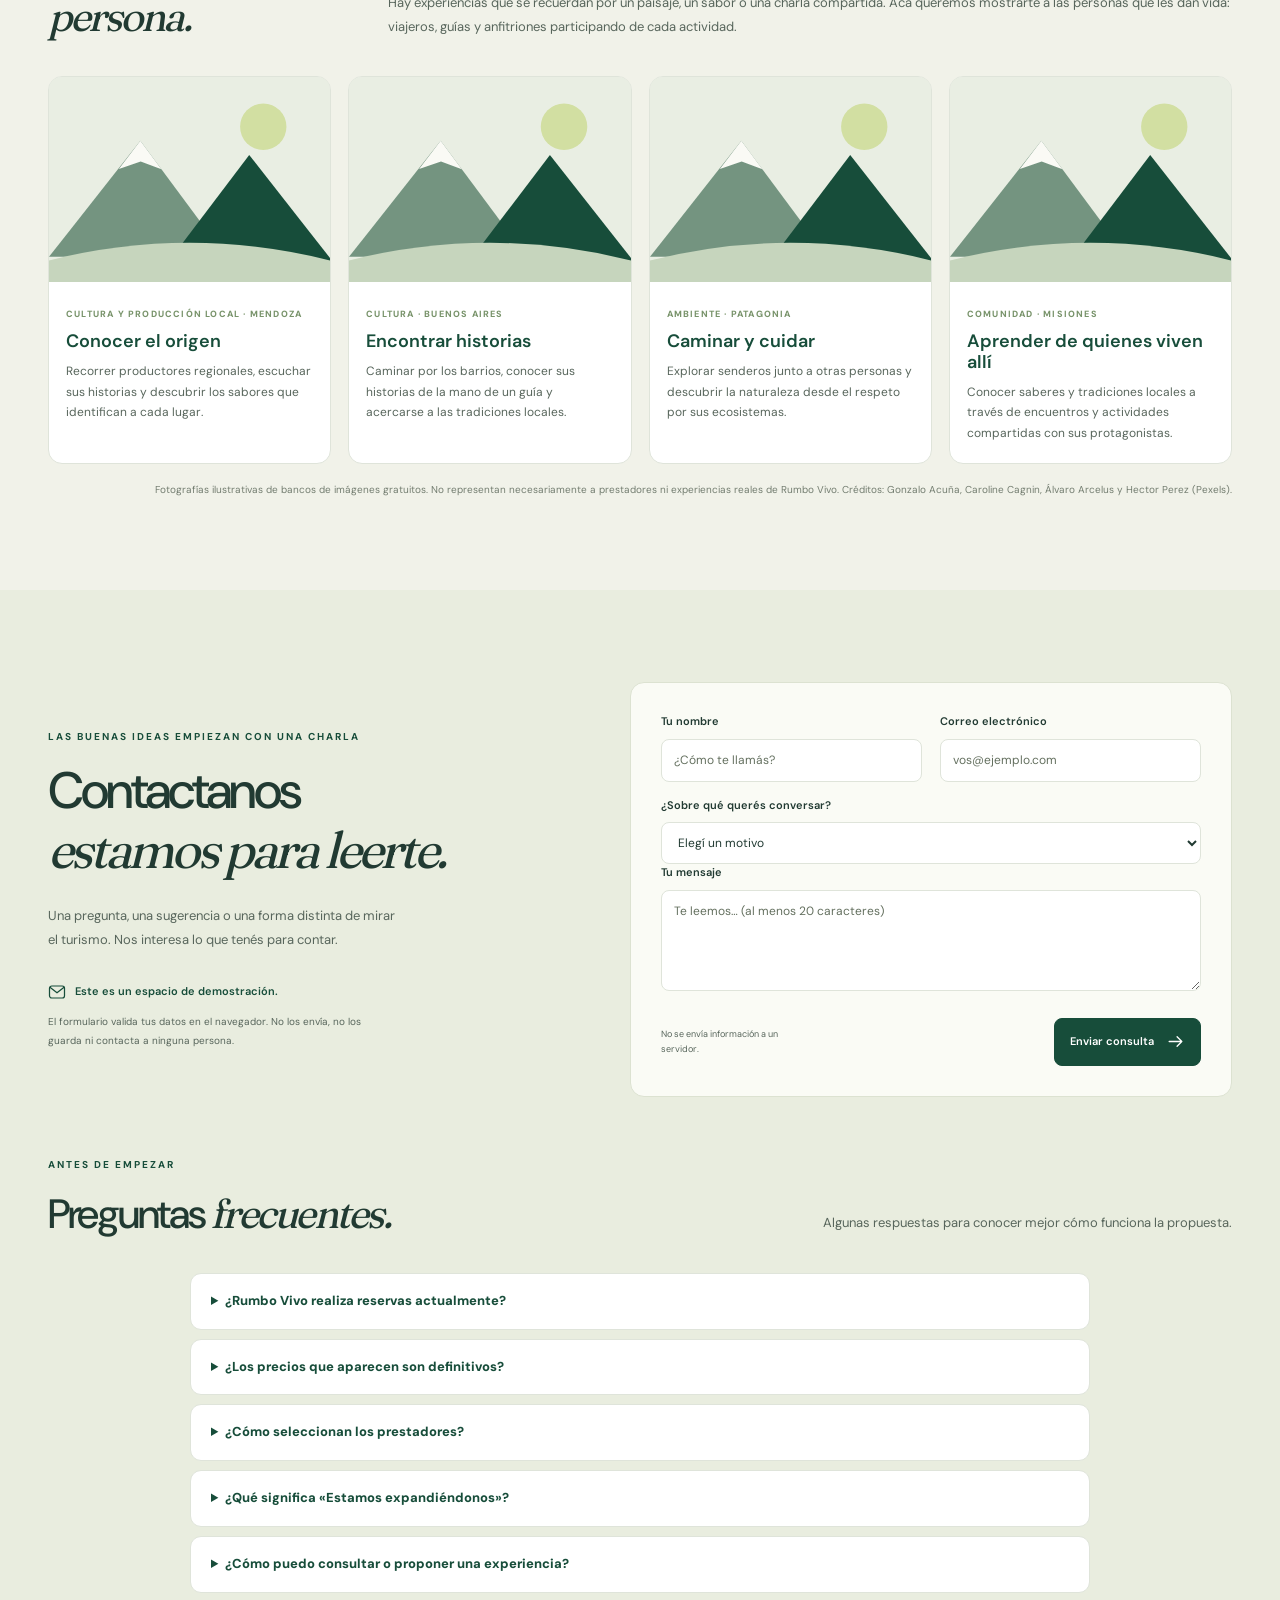
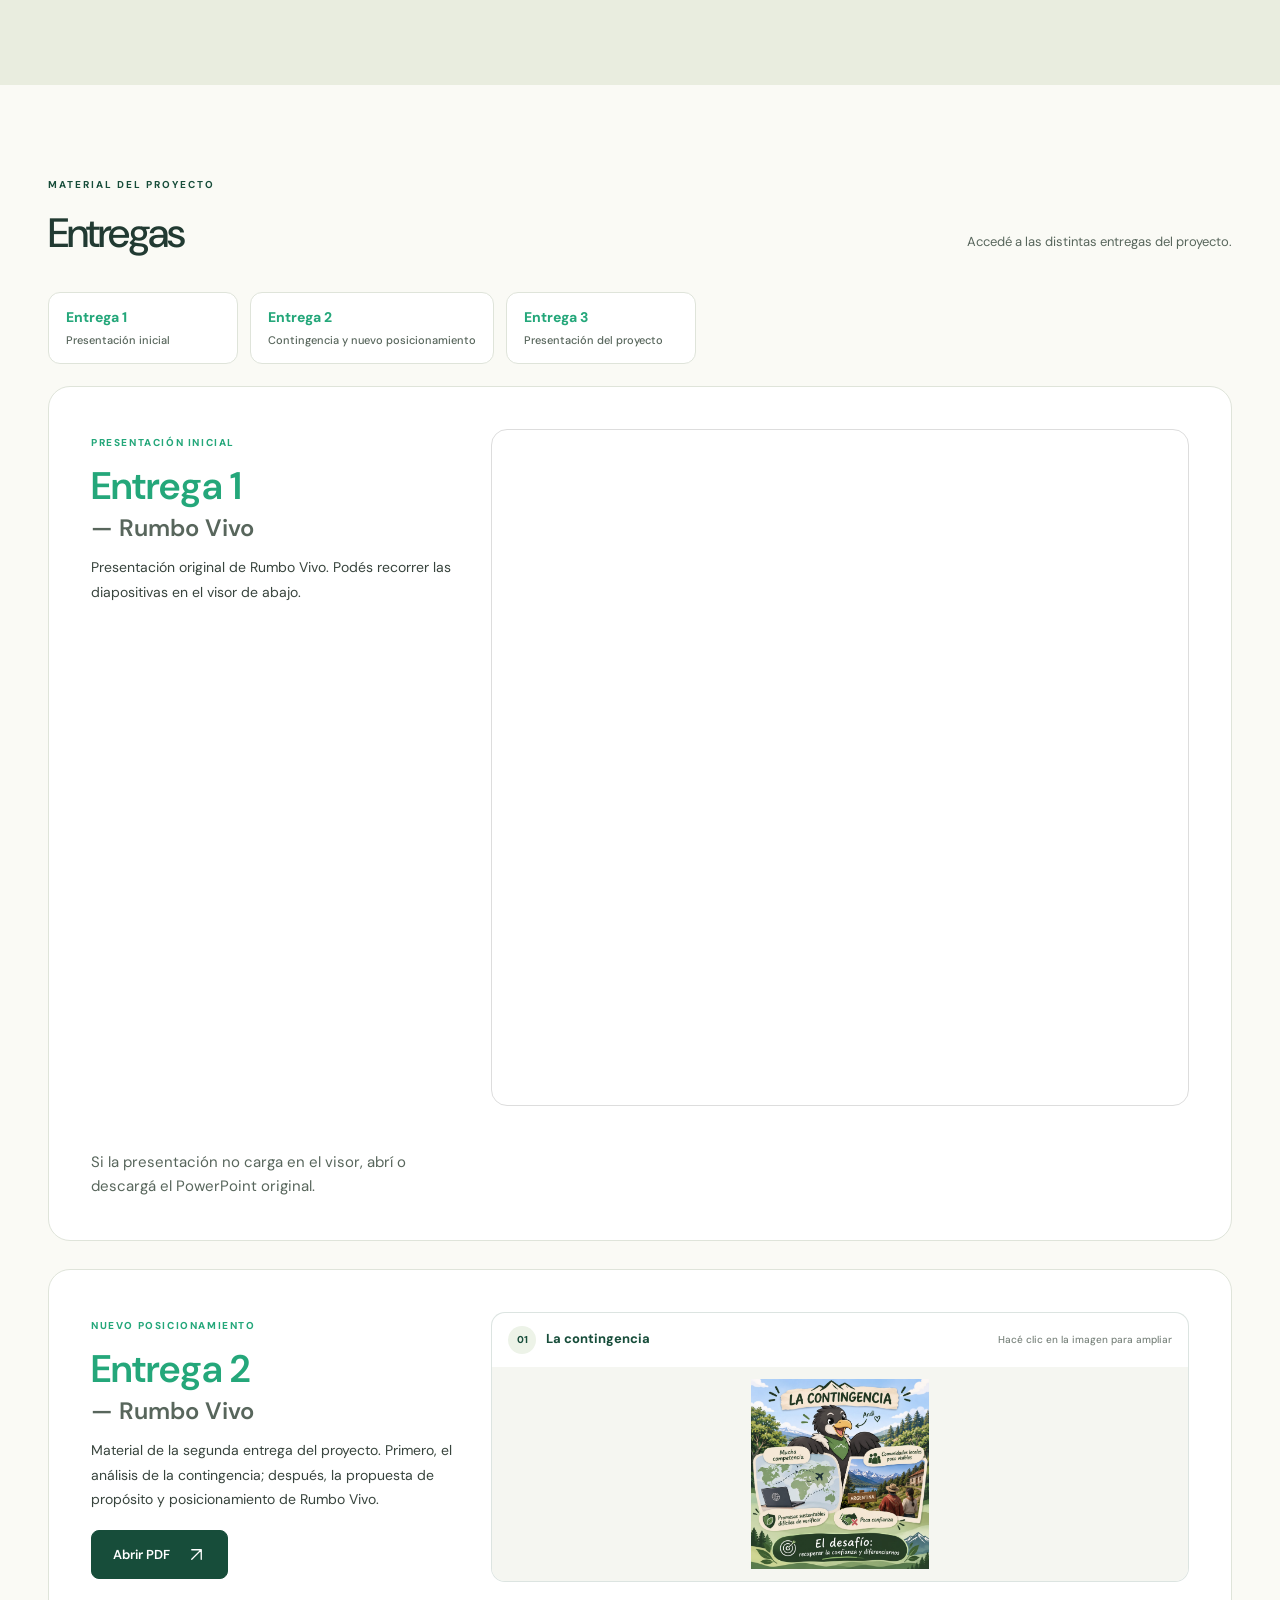
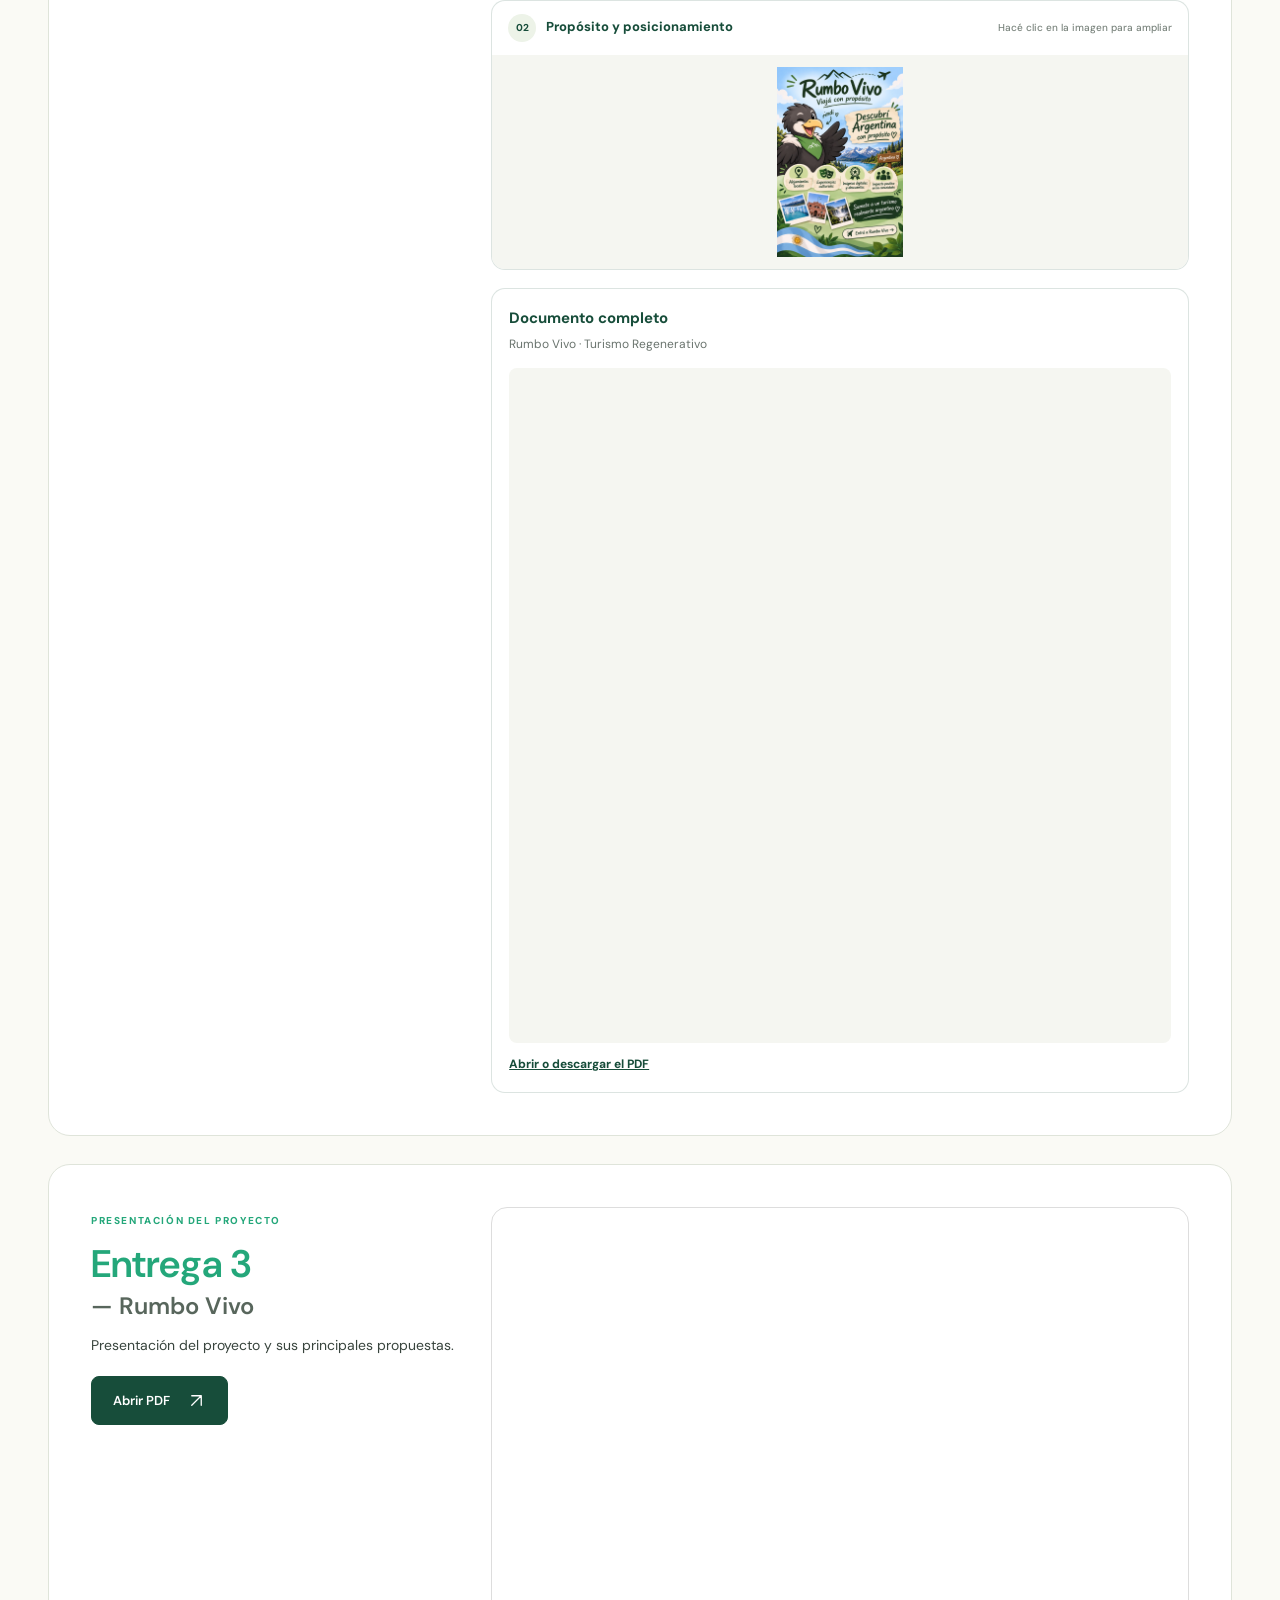
==== commit 441af837: "Agregar Entrega 3 con visor PDF" ====
--- a/index.html
+++ b/index.html
@@ -1266,6 +1266,7 @@
         <nav class="delivery-nav" aria-label="Navegar entre entregas">
           <a href="#entrega-1">Entrega 1 <span>Presentación inicial</span></a>
           <a href="#entrega-2">Entrega 2 <span>Contingencia y nuevo posicionamiento</span></a>
+          <a href="#entrega-3">Entrega 3 <span>Presentación del proyecto</span></a>
         </nav>
         <article id="entrega-1" class="delivery-presentation">
           <div class="delivery-intro">
@@ -1320,6 +1321,28 @@
               <a href="entrega-2/Rumbo%20Vivo%20Turismo%20Regenerativo.pdf" target="_blank" rel="noopener">Abrir o descargar el PDF</a>
             </div>
           </div>
+        </article>
+        <article id="entrega-3" class="delivery-presentation" style="margin-top:28px;">
+          <div class="delivery-intro">
+            <span class="delivery-kicker">PRESENTACIÓN DEL PROYECTO</span>
+            <h3>Entrega 3 <span>— Rumbo Vivo</span></h3>
+            <p>Presentación del proyecto y sus principales propuestas.</p>
+            <p style="margin-top:18px;">
+              <a class="button button-green" href="entrega-3/PRESENTACI%C3%93N%20RUMBO%20VIVO.pdf" target="_blank" rel="noopener">
+                Abrir PDF <svg class="icon"><use href="#i-northeast" /></svg>
+              </a>
+            </p>
+          </div>
+          <div style="width:100%; overflow:hidden; border-radius:16px; border:1px solid var(--border, #ddd); background:#fff;">
+            <iframe
+              title="Rumbo Vivo — Entrega 3, documento PDF"
+              src="entrega-3/PRESENTACI%C3%93N%20RUMBO%20VIVO.pdf"
+              style="display:block; width:100%; height:min(80vh, 850px); min-height:560px; border:0;"
+              loading="lazy"
+              allowfullscreen
+            ></iframe>
+          </div>
+          <p style="margin-top:1rem;">Si el documento no carga en el visor, <a href="entrega-3/PRESENTACI%C3%93N%20RUMBO%20VIVO.pdf" target="_blank" rel="noopener">abrí o descargá el PDF</a>.</p>
         </article>
       </section>
     </main>
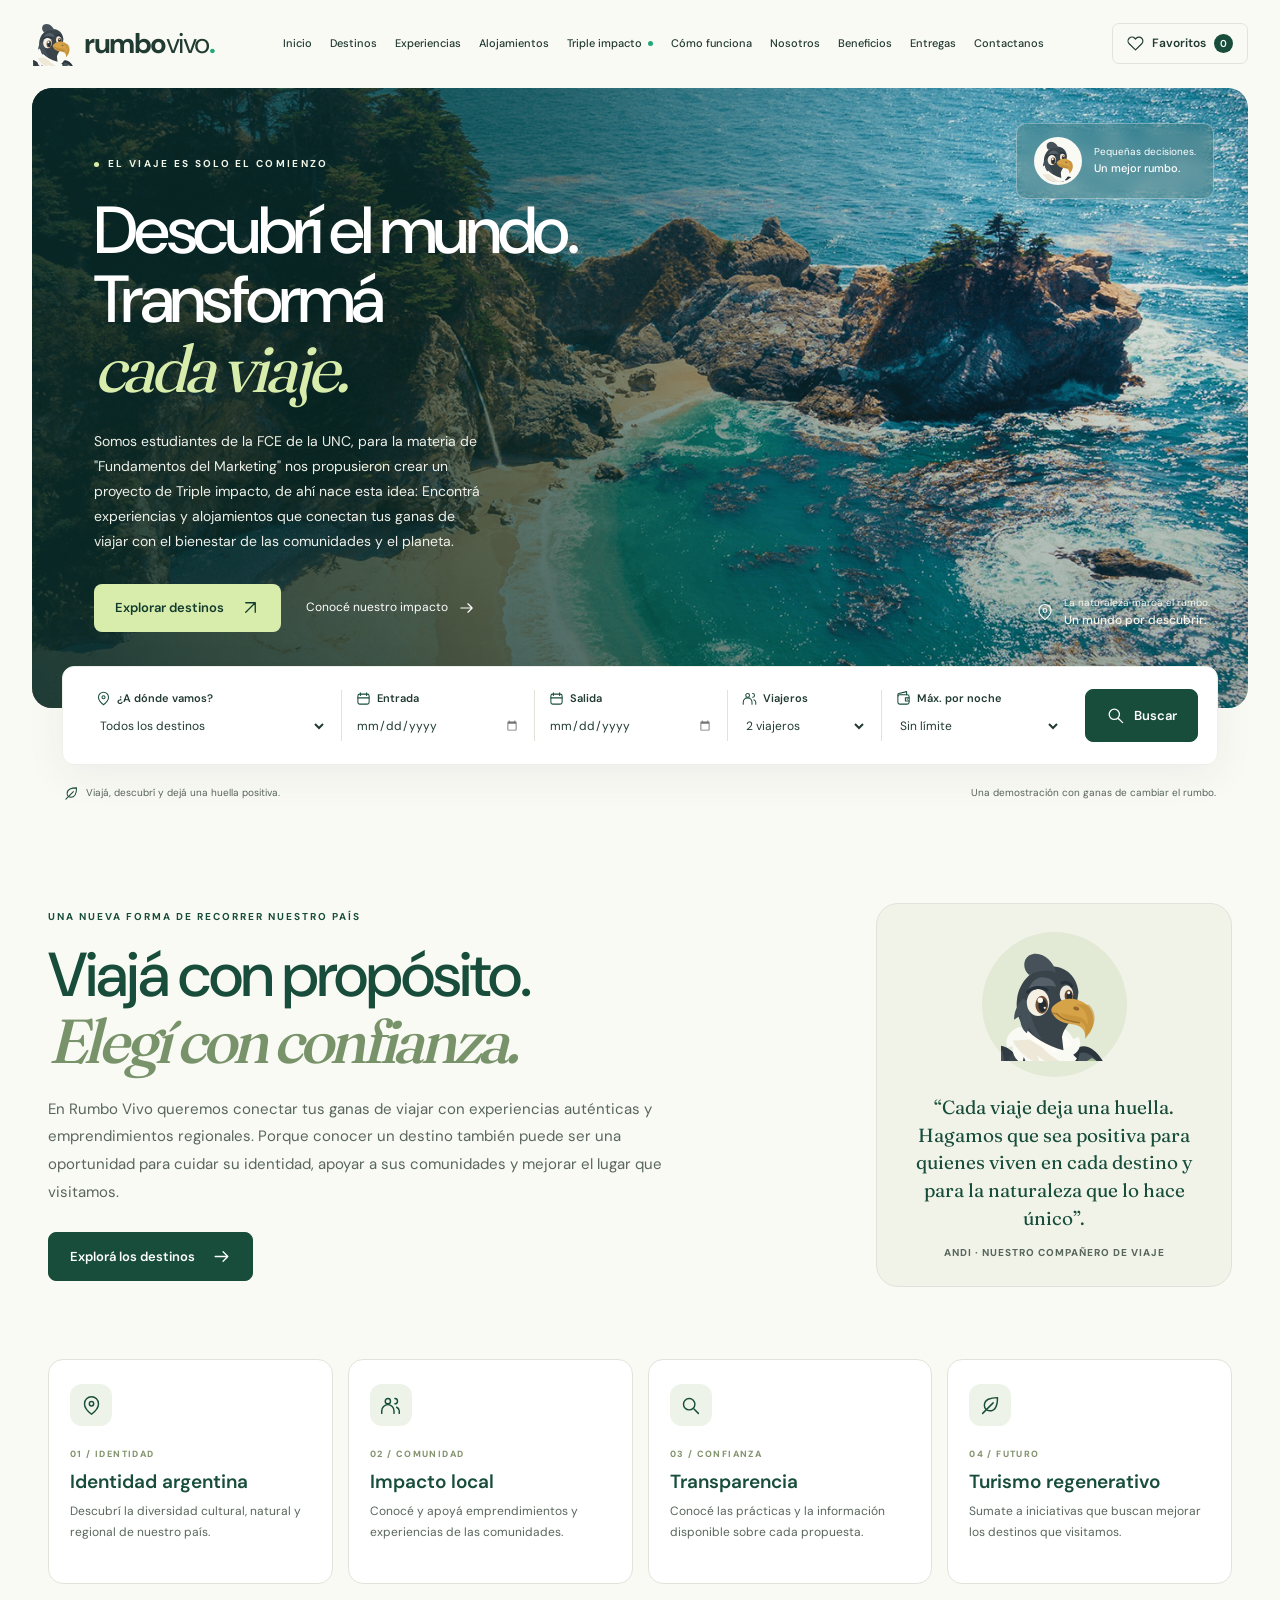
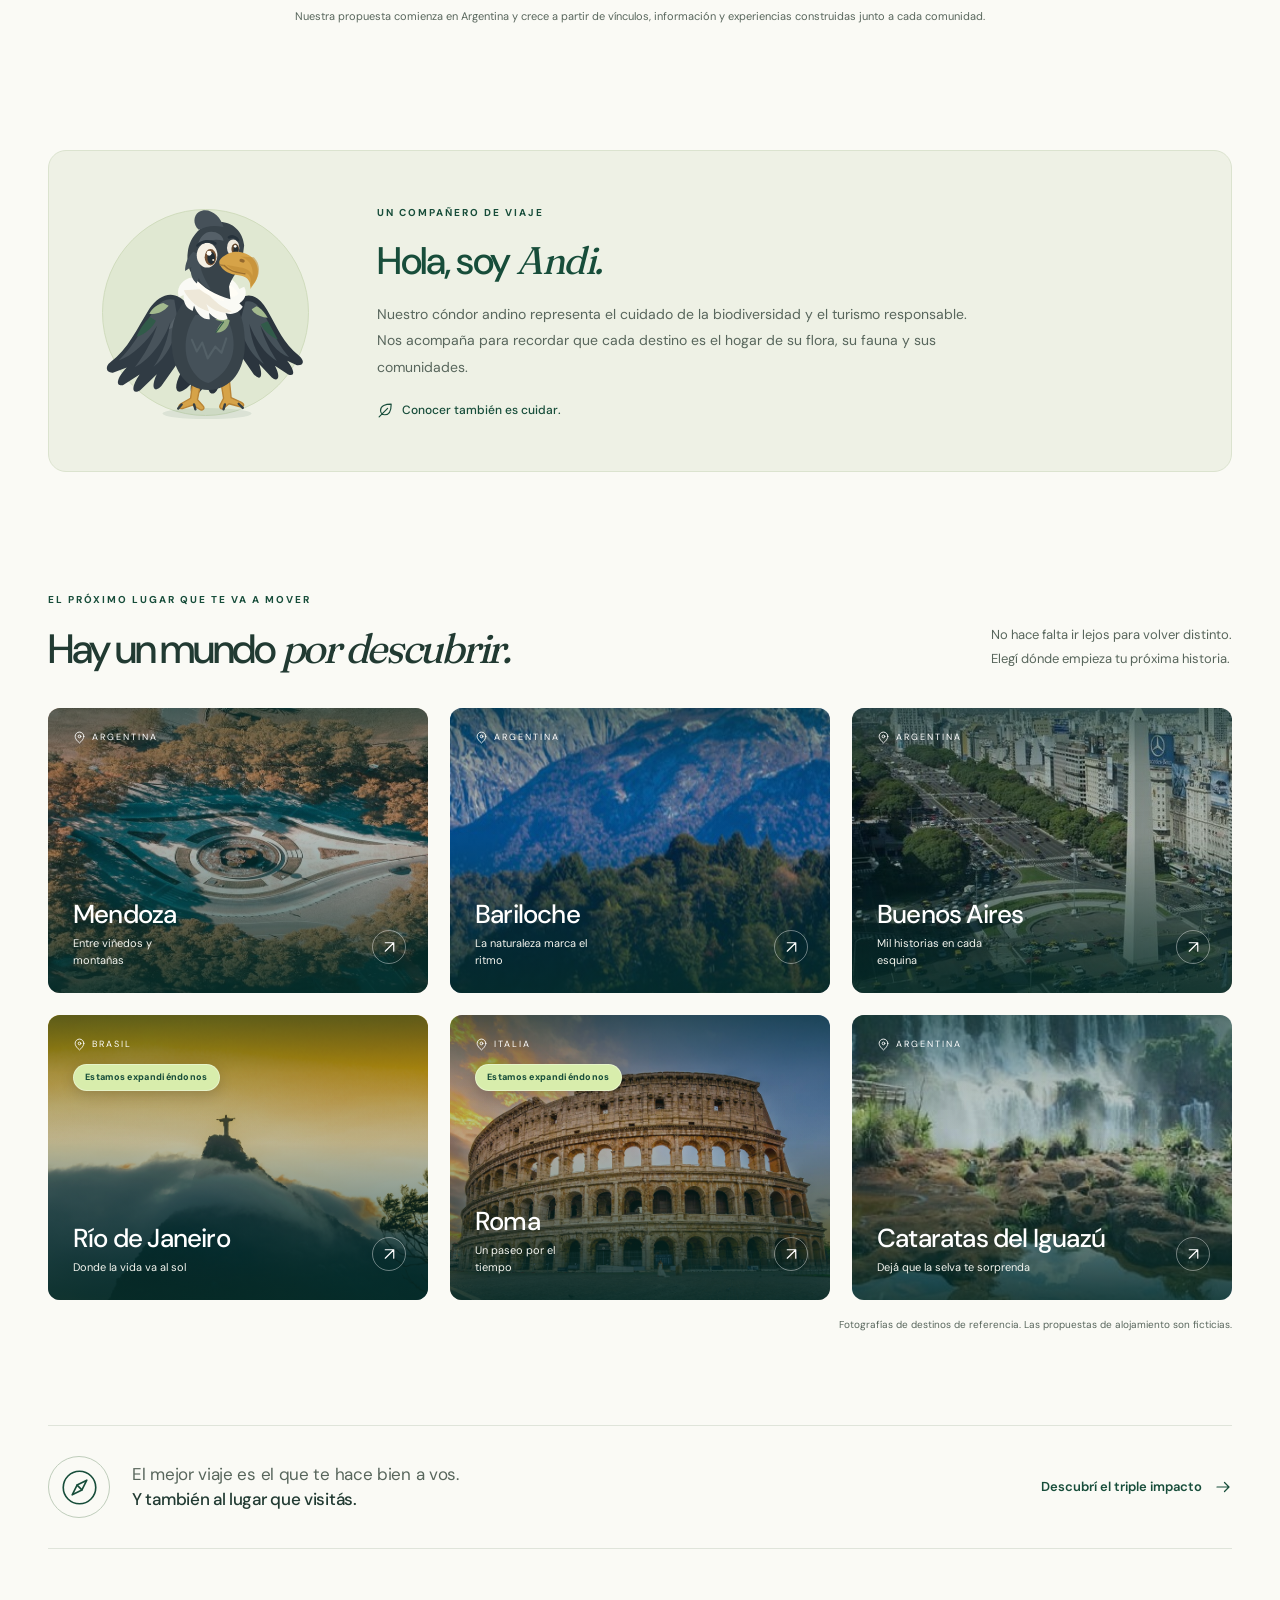
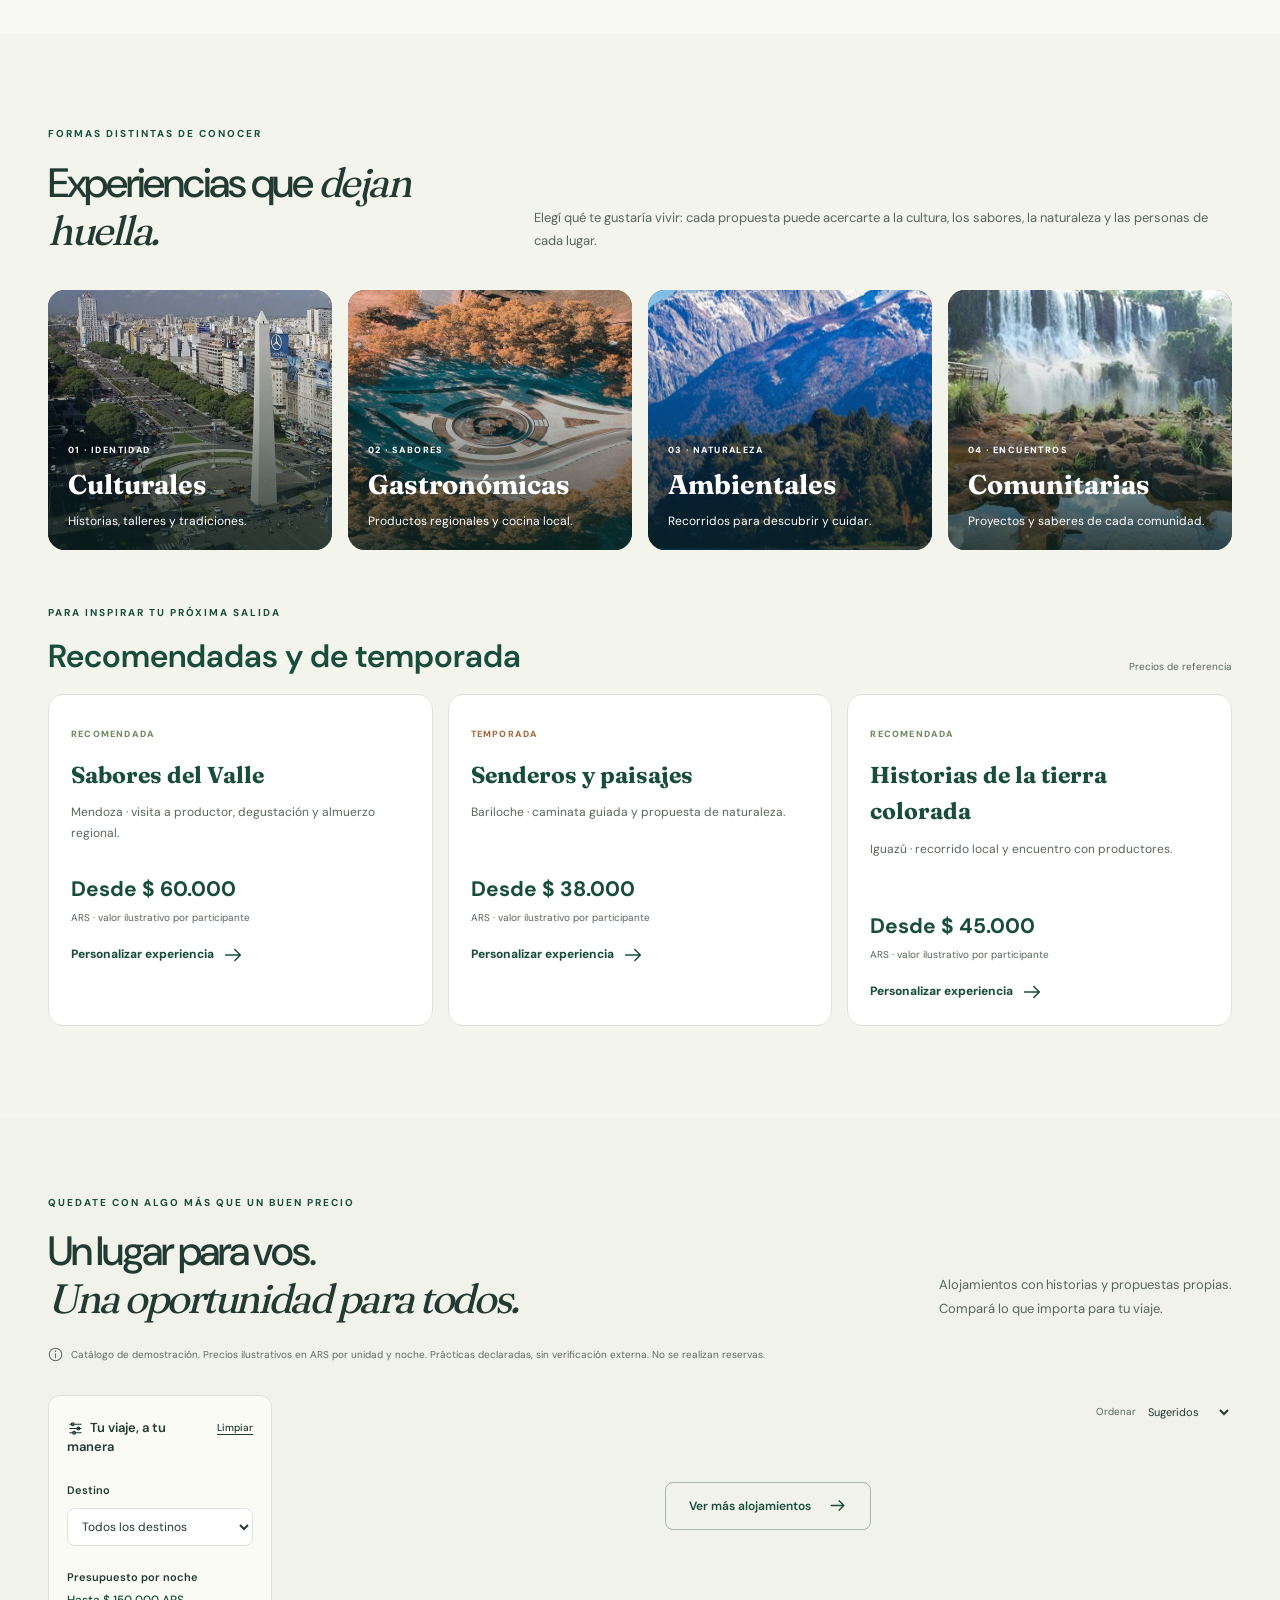
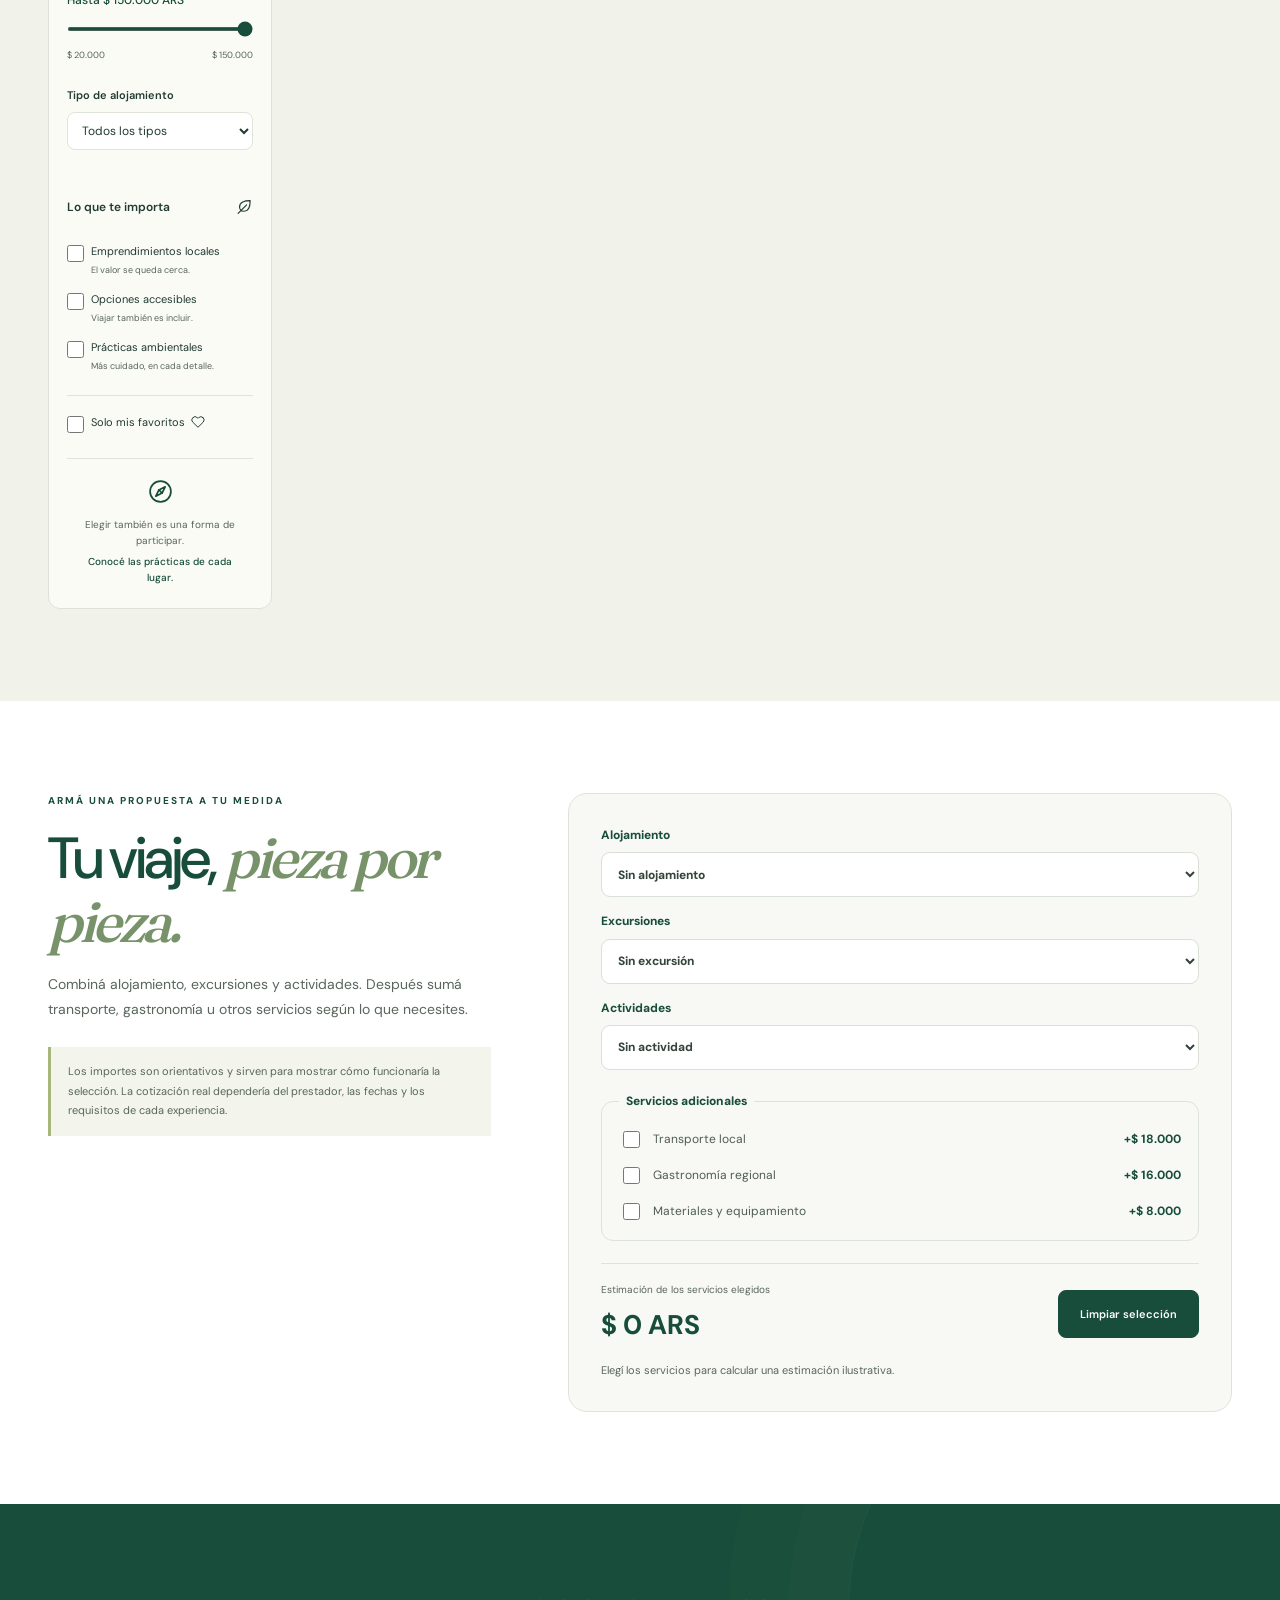
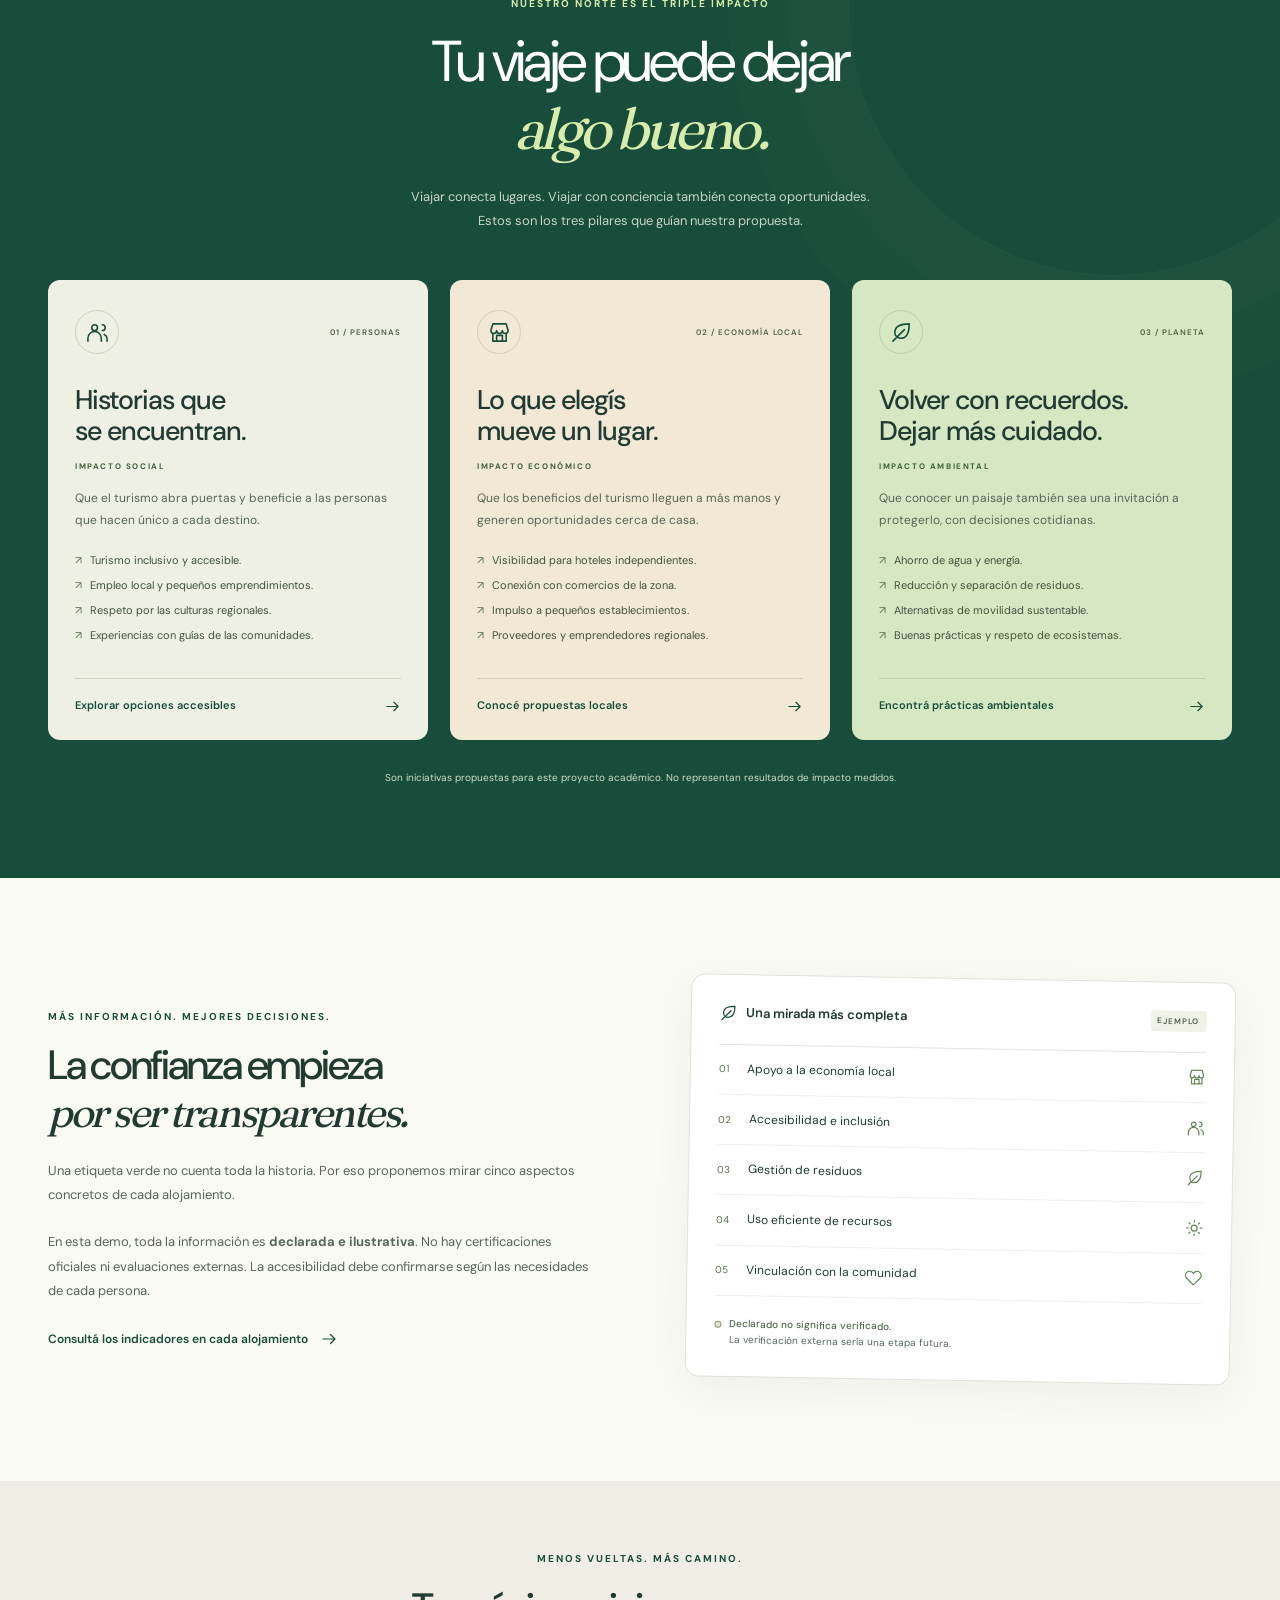
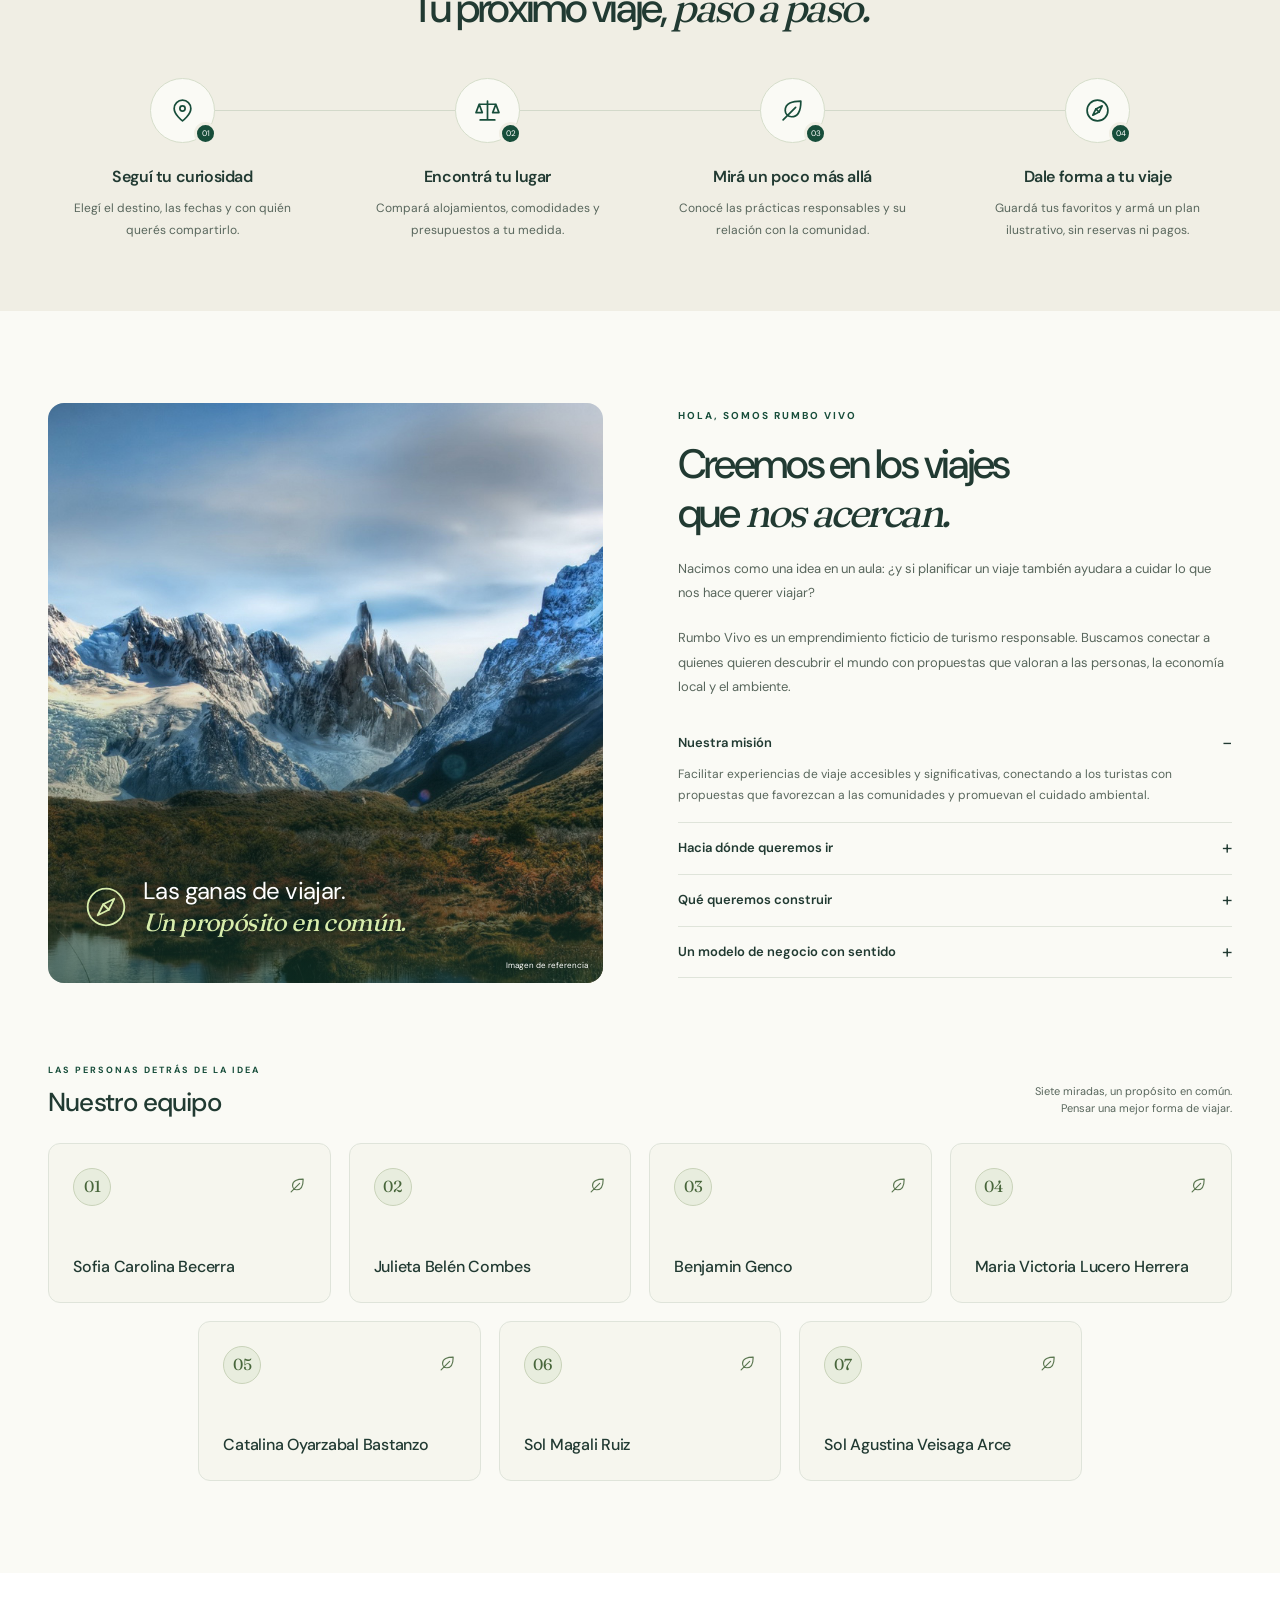
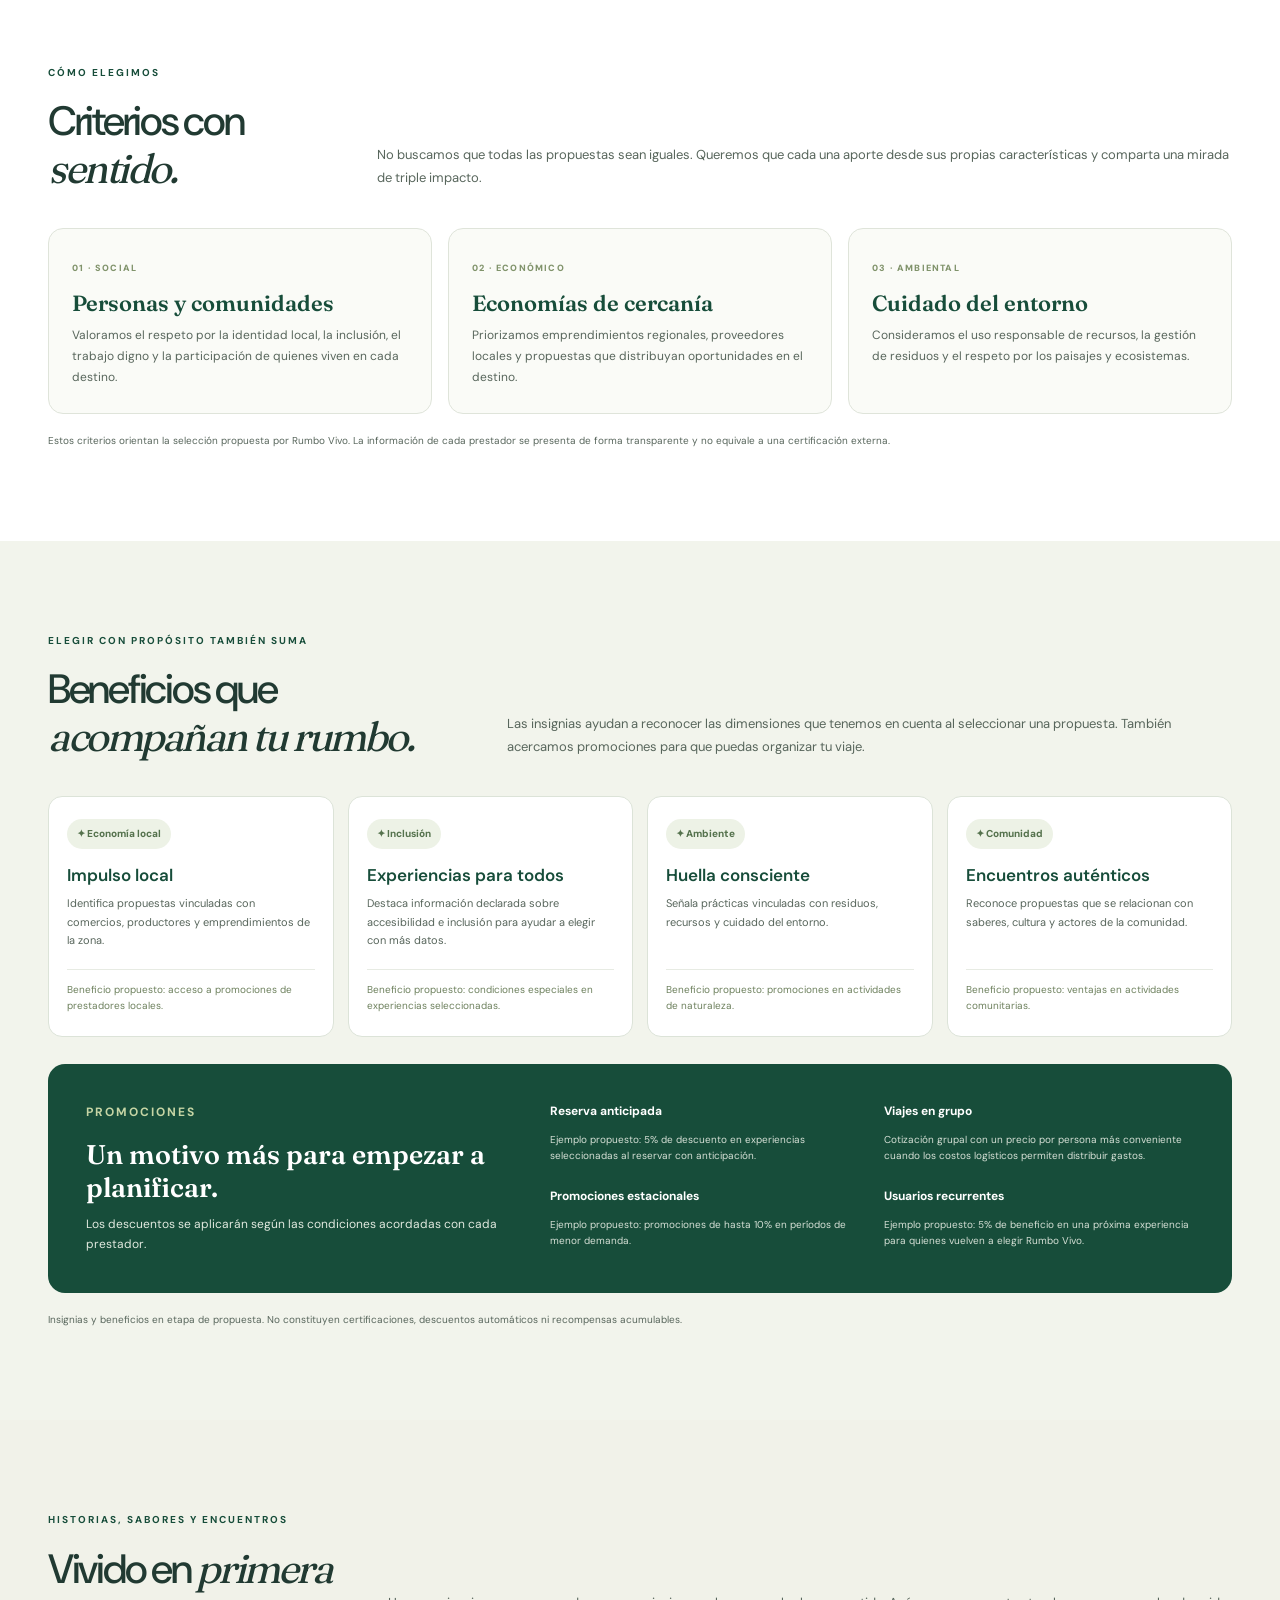
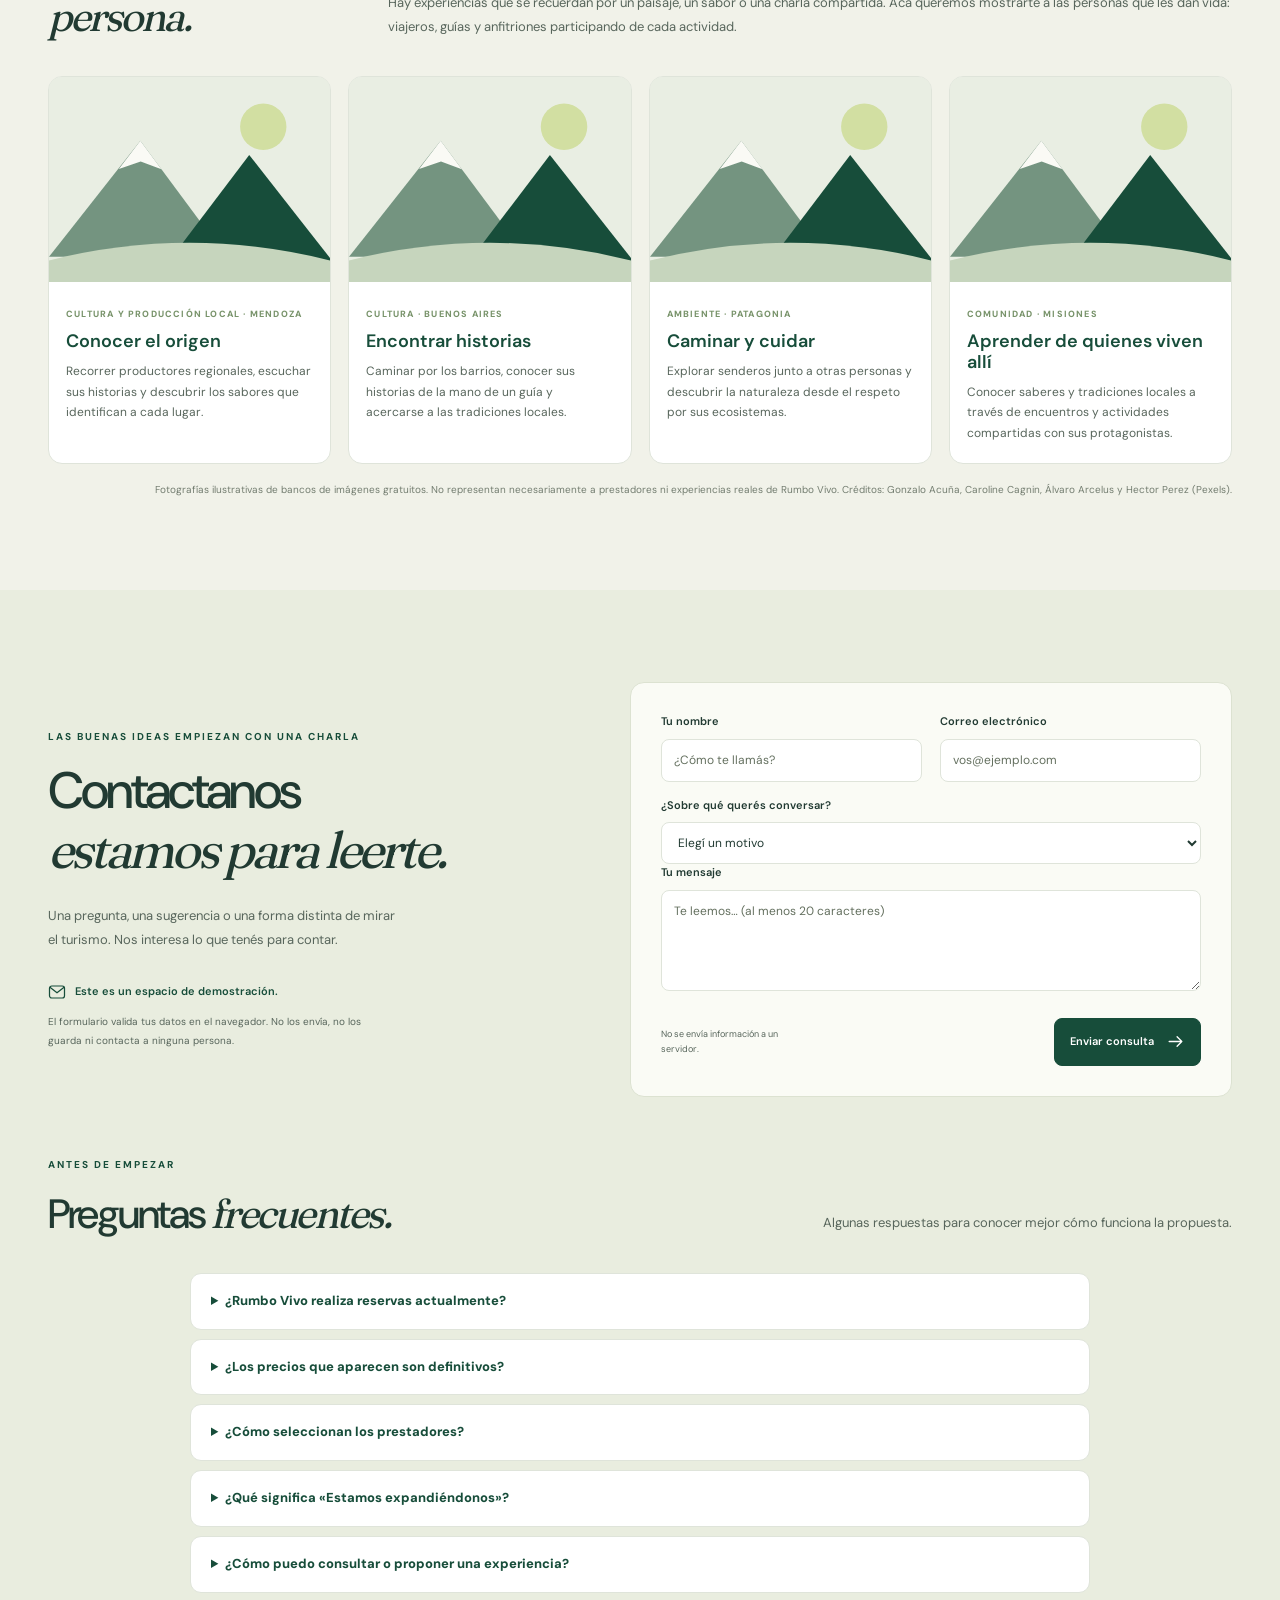
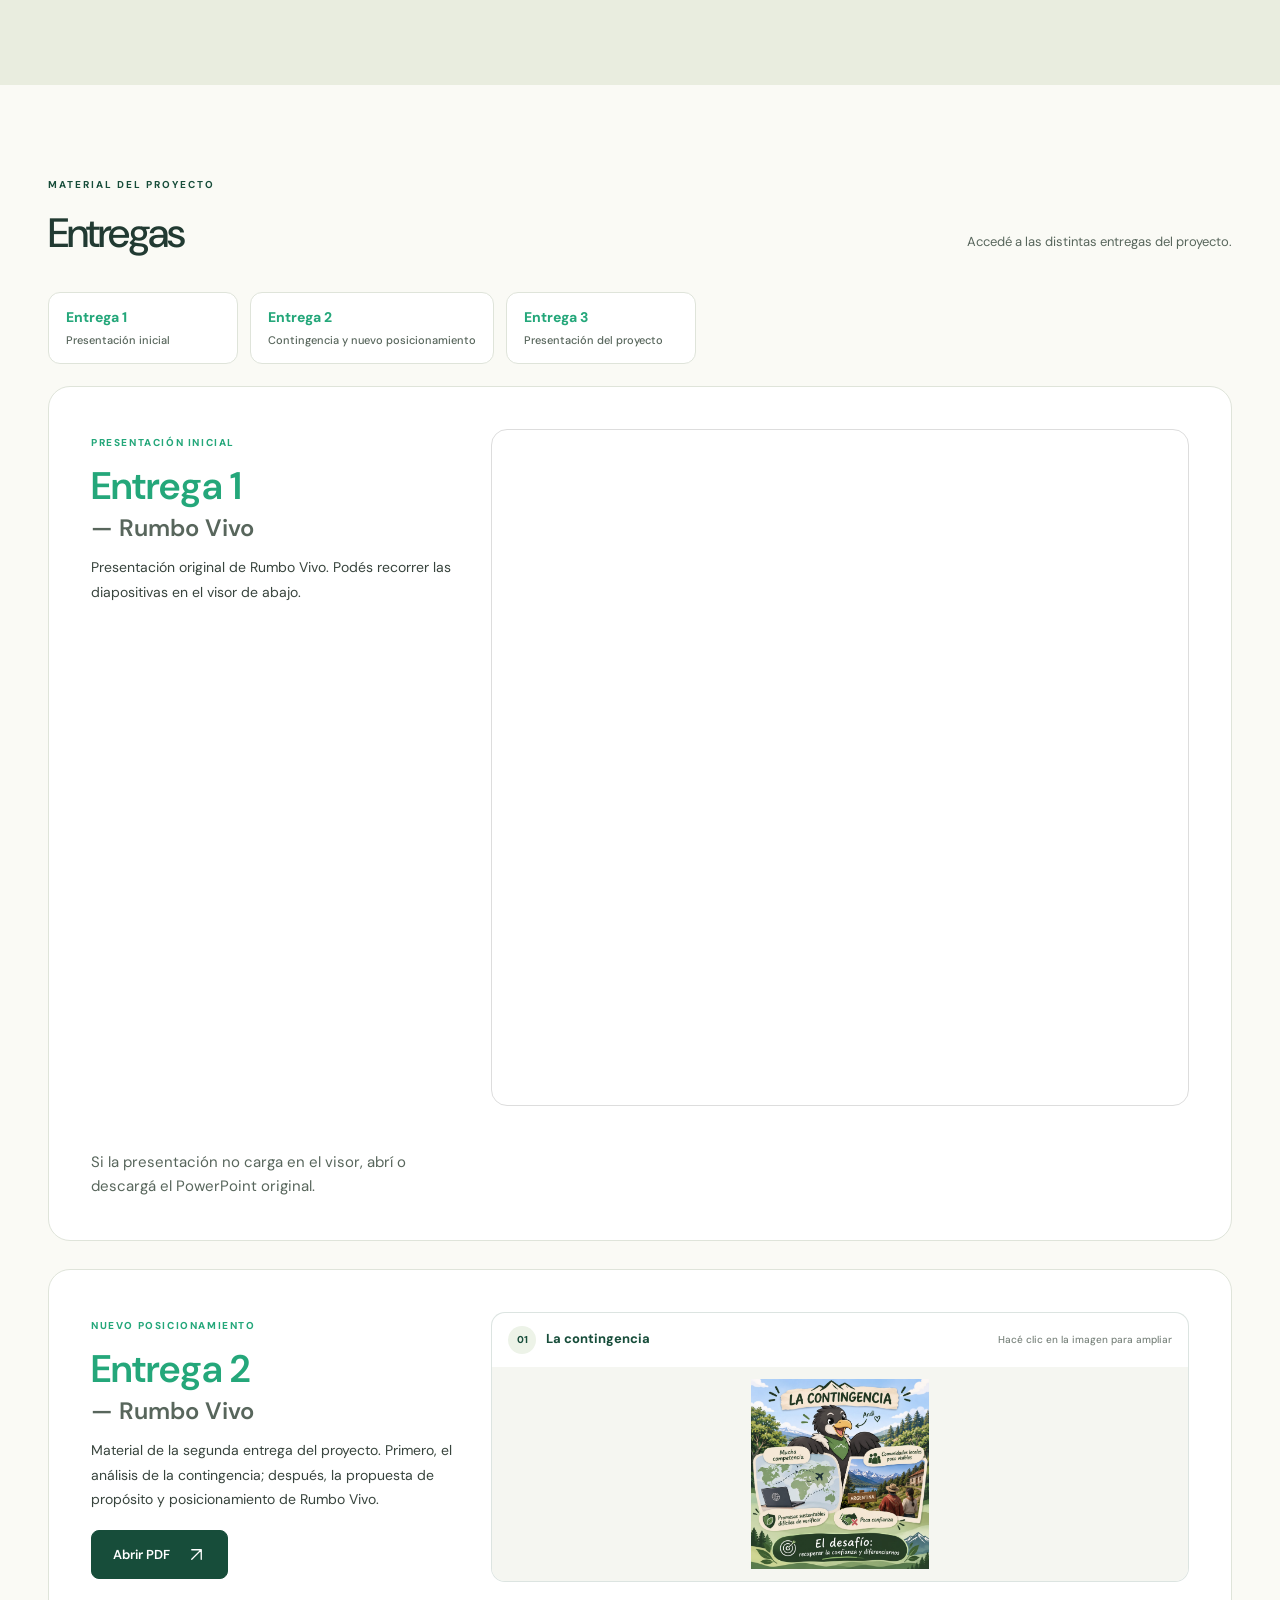
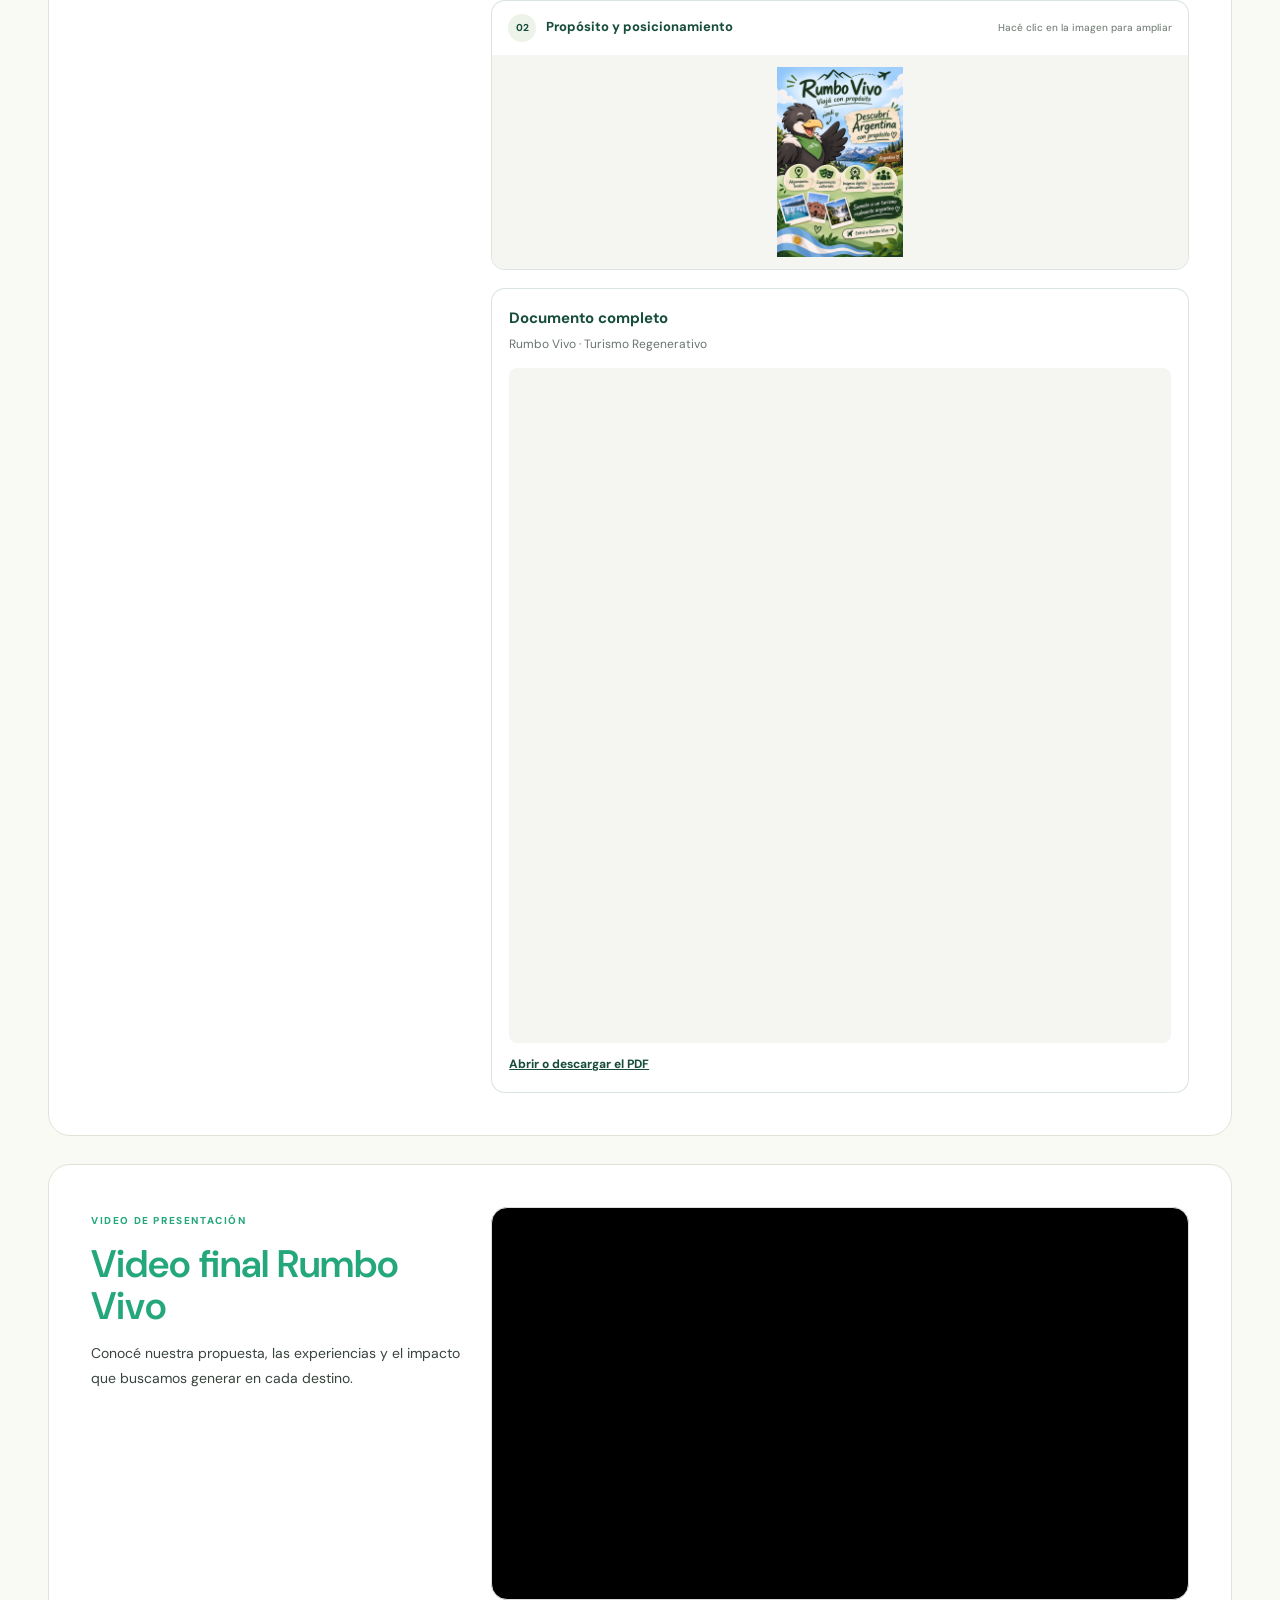
==== commit 92731ed3: "Agregar video final a Entrega 3" ====
--- a/index.html
+++ b/index.html
@@ -1323,6 +1323,22 @@
           </div>
         </article>
         <article id="entrega-3" class="delivery-presentation" style="margin-top:28px;">
+          <div class="delivery-intro" style="margin-bottom:24px;">
+            <span class="delivery-kicker">VIDEO DE PRESENTACIÓN</span>
+            <h3>Video final Rumbo Vivo</h3>
+            <p>Conocé nuestra propuesta, las experiencias y el impacto que buscamos generar en cada destino.</p>
+          </div>
+          <div style="width:100%; overflow:hidden; border-radius:16px; border:1px solid var(--border, #ddd); background:#000; aspect-ratio:16/9; margin-bottom:32px;">
+            <iframe
+              title="Video final Rumbo Vivo"
+              src="https://www.youtube-nocookie.com/embed/1vrwppluQW0"
+              style="display:block; width:100%; height:100%; border:0;"
+              loading="lazy"
+              allow="accelerometer; autoplay; clipboard-write; encrypted-media; gyroscope; picture-in-picture; web-share"
+              referrerpolicy="strict-origin-when-cross-origin"
+              allowfullscreen
+            ></iframe>
+          </div>
           <div class="delivery-intro">
             <span class="delivery-kicker">PRESENTACIÓN DEL PROYECTO</span>
             <h3>Entrega 3 <span>— Rumbo Vivo</span></h3>
